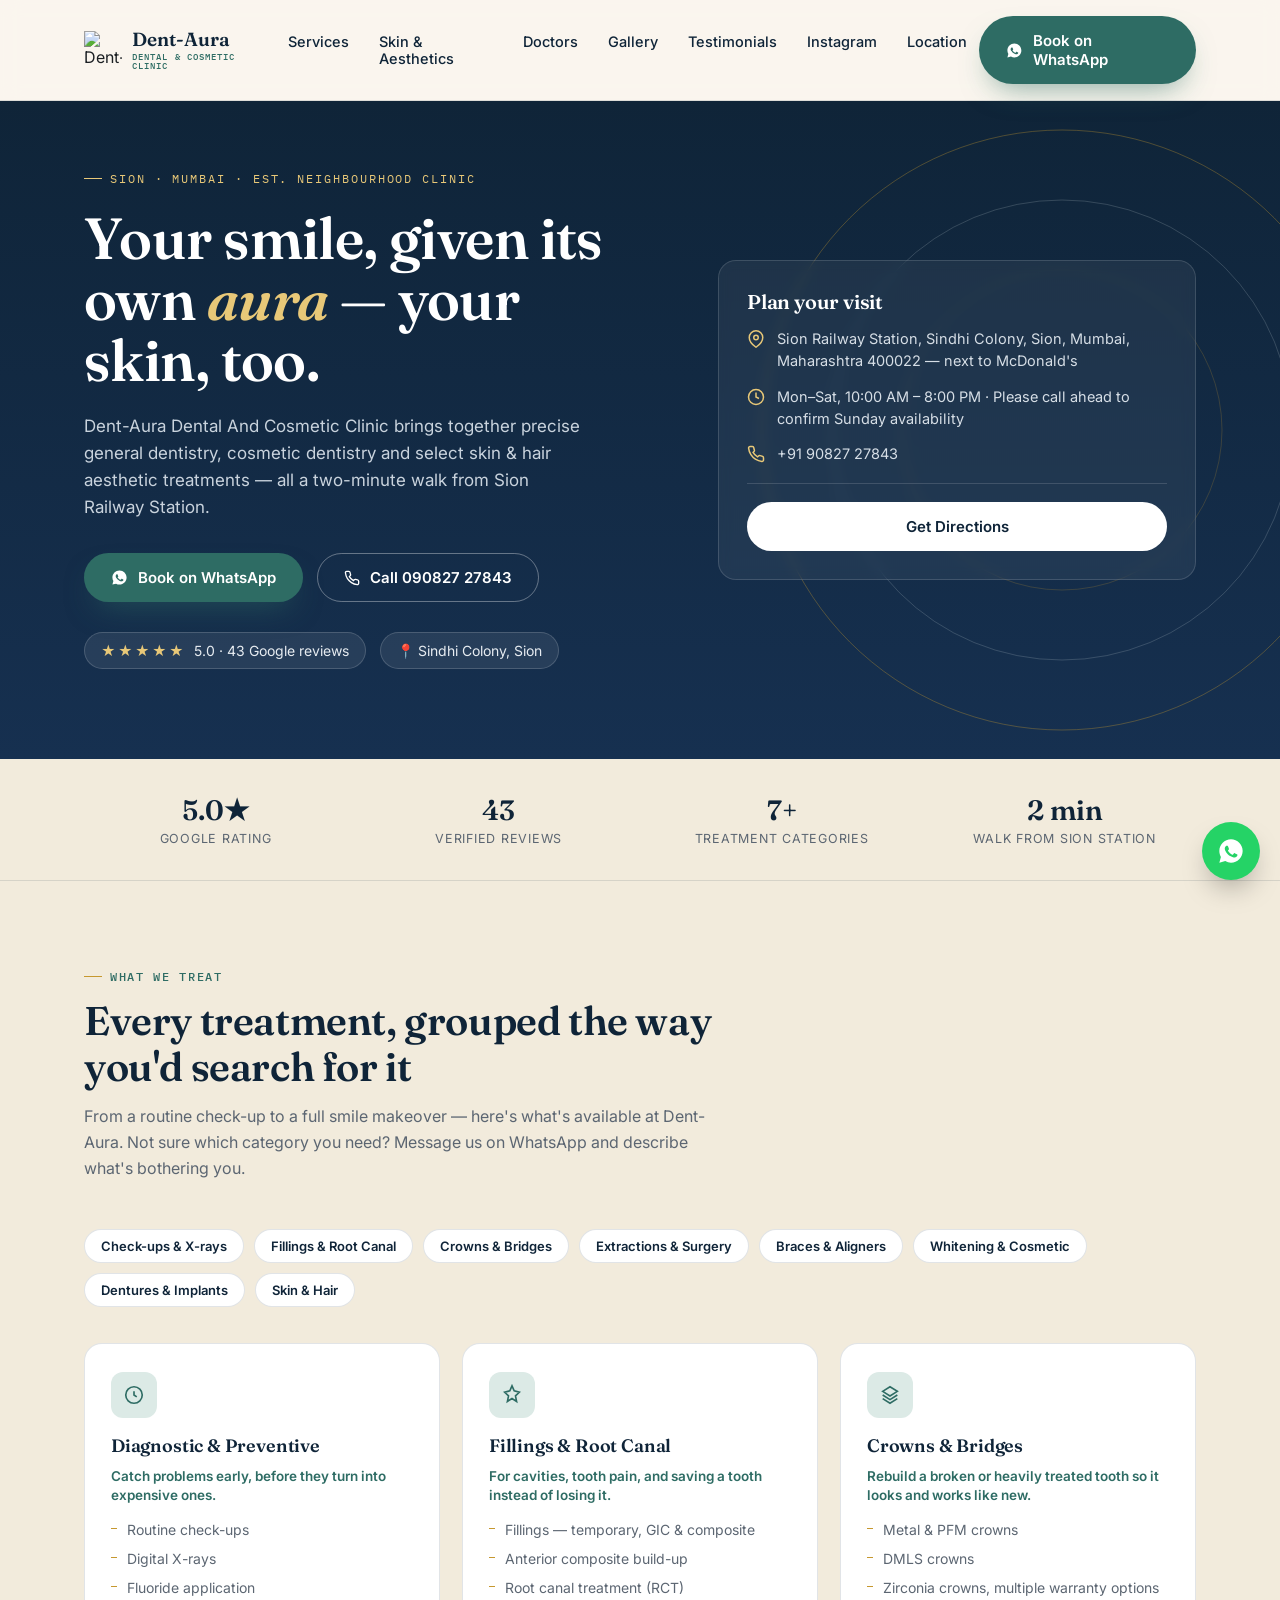
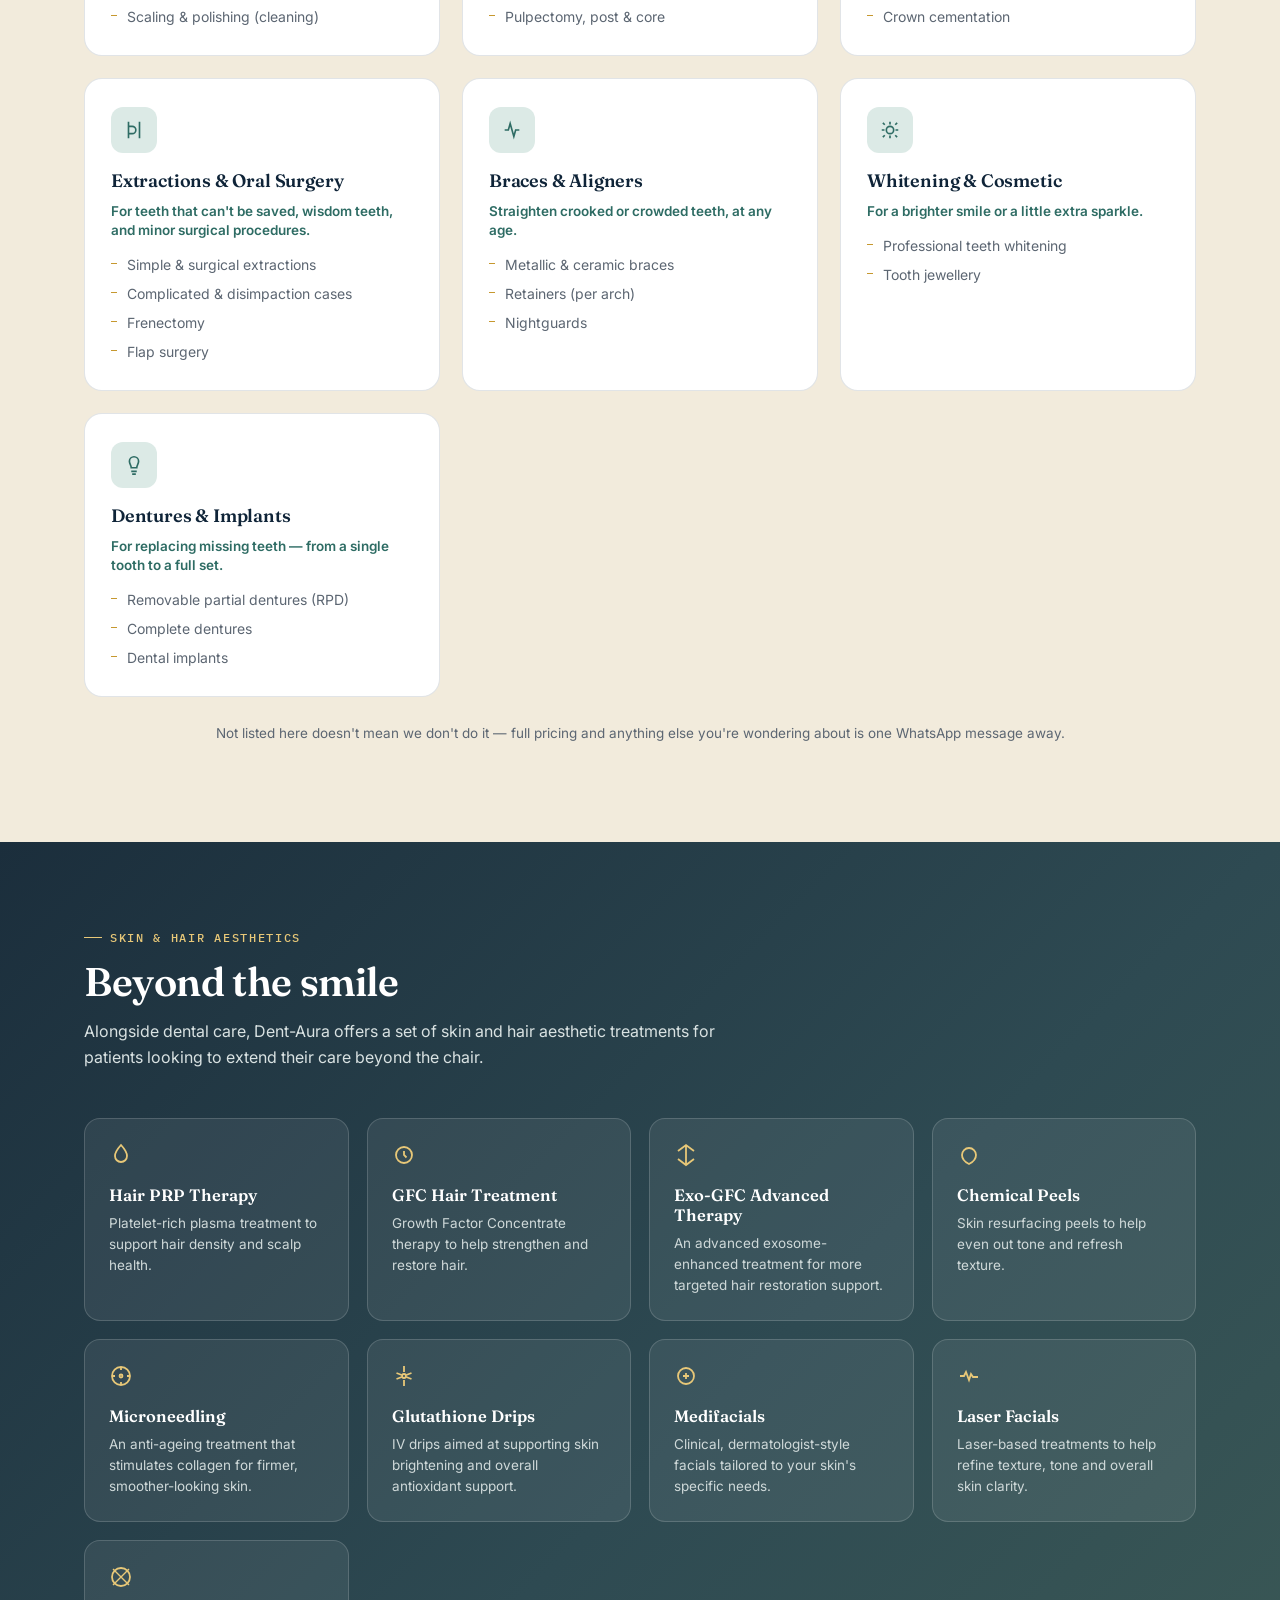
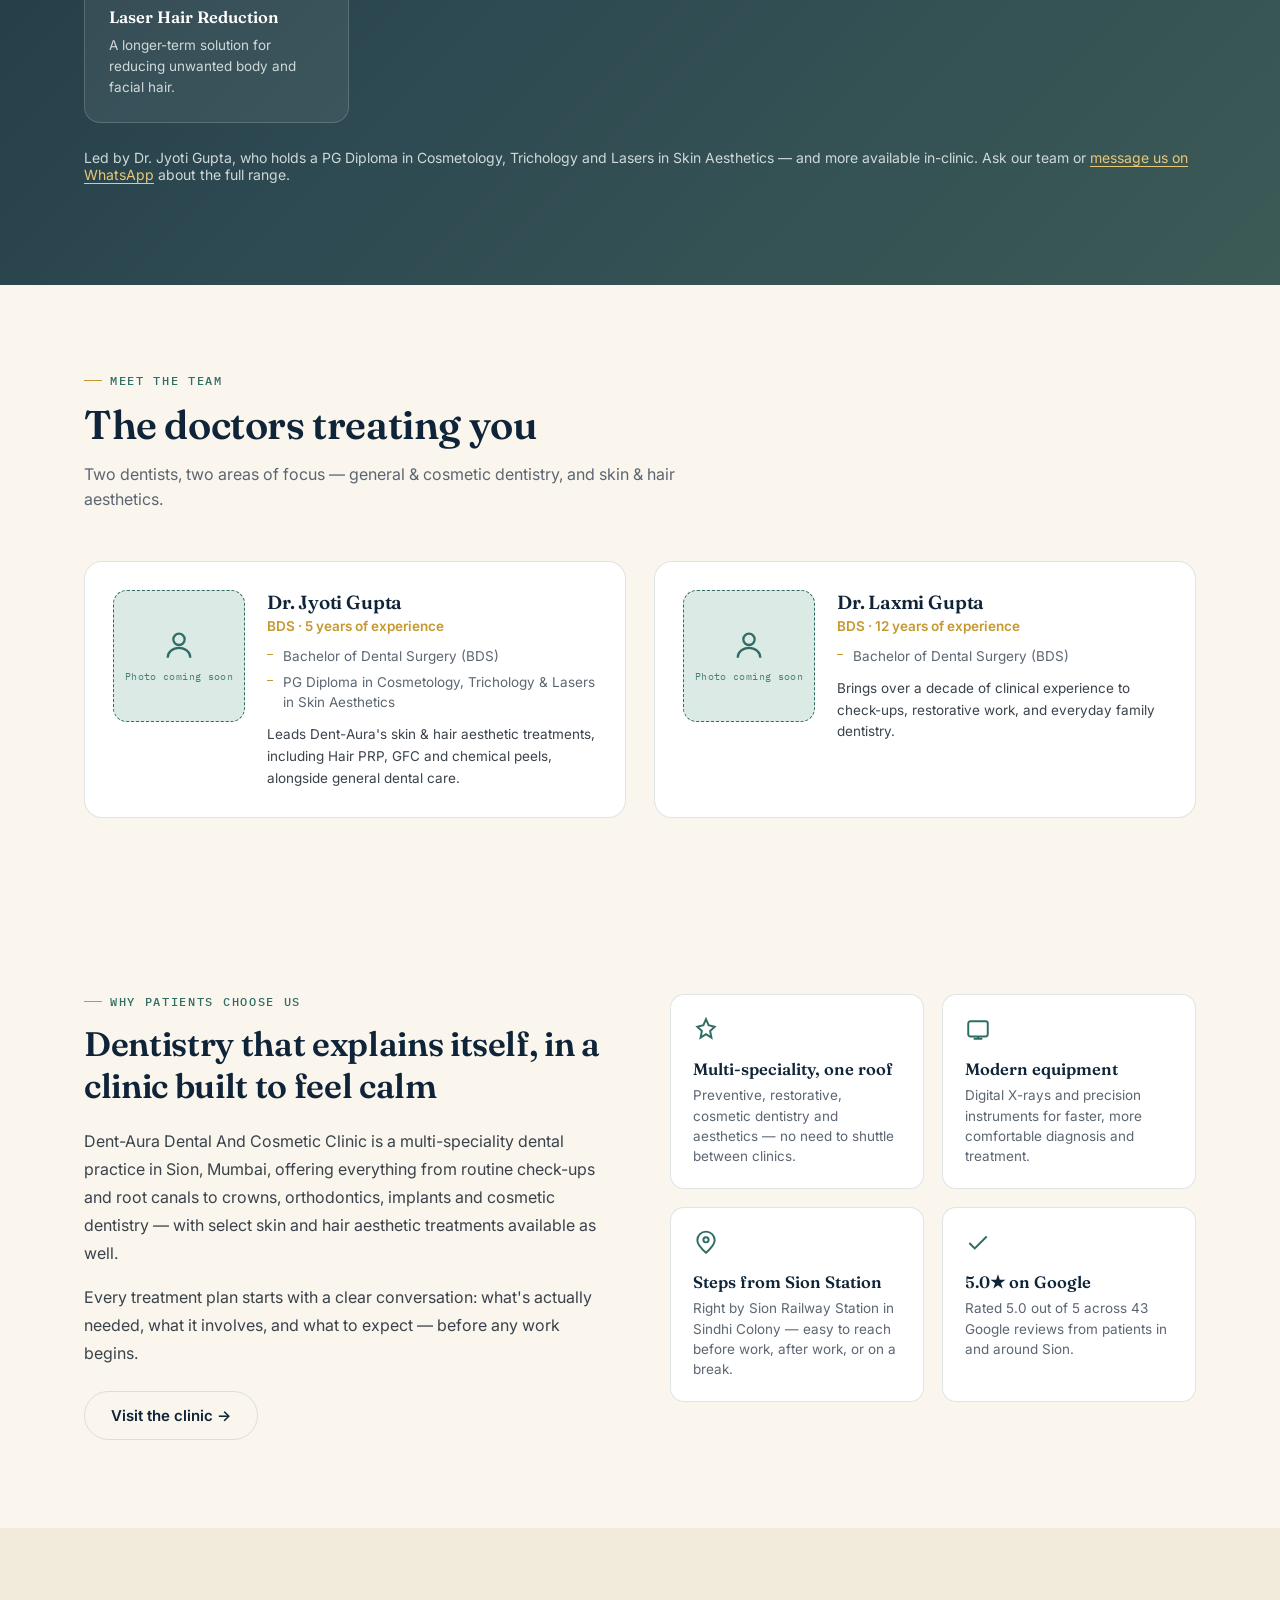
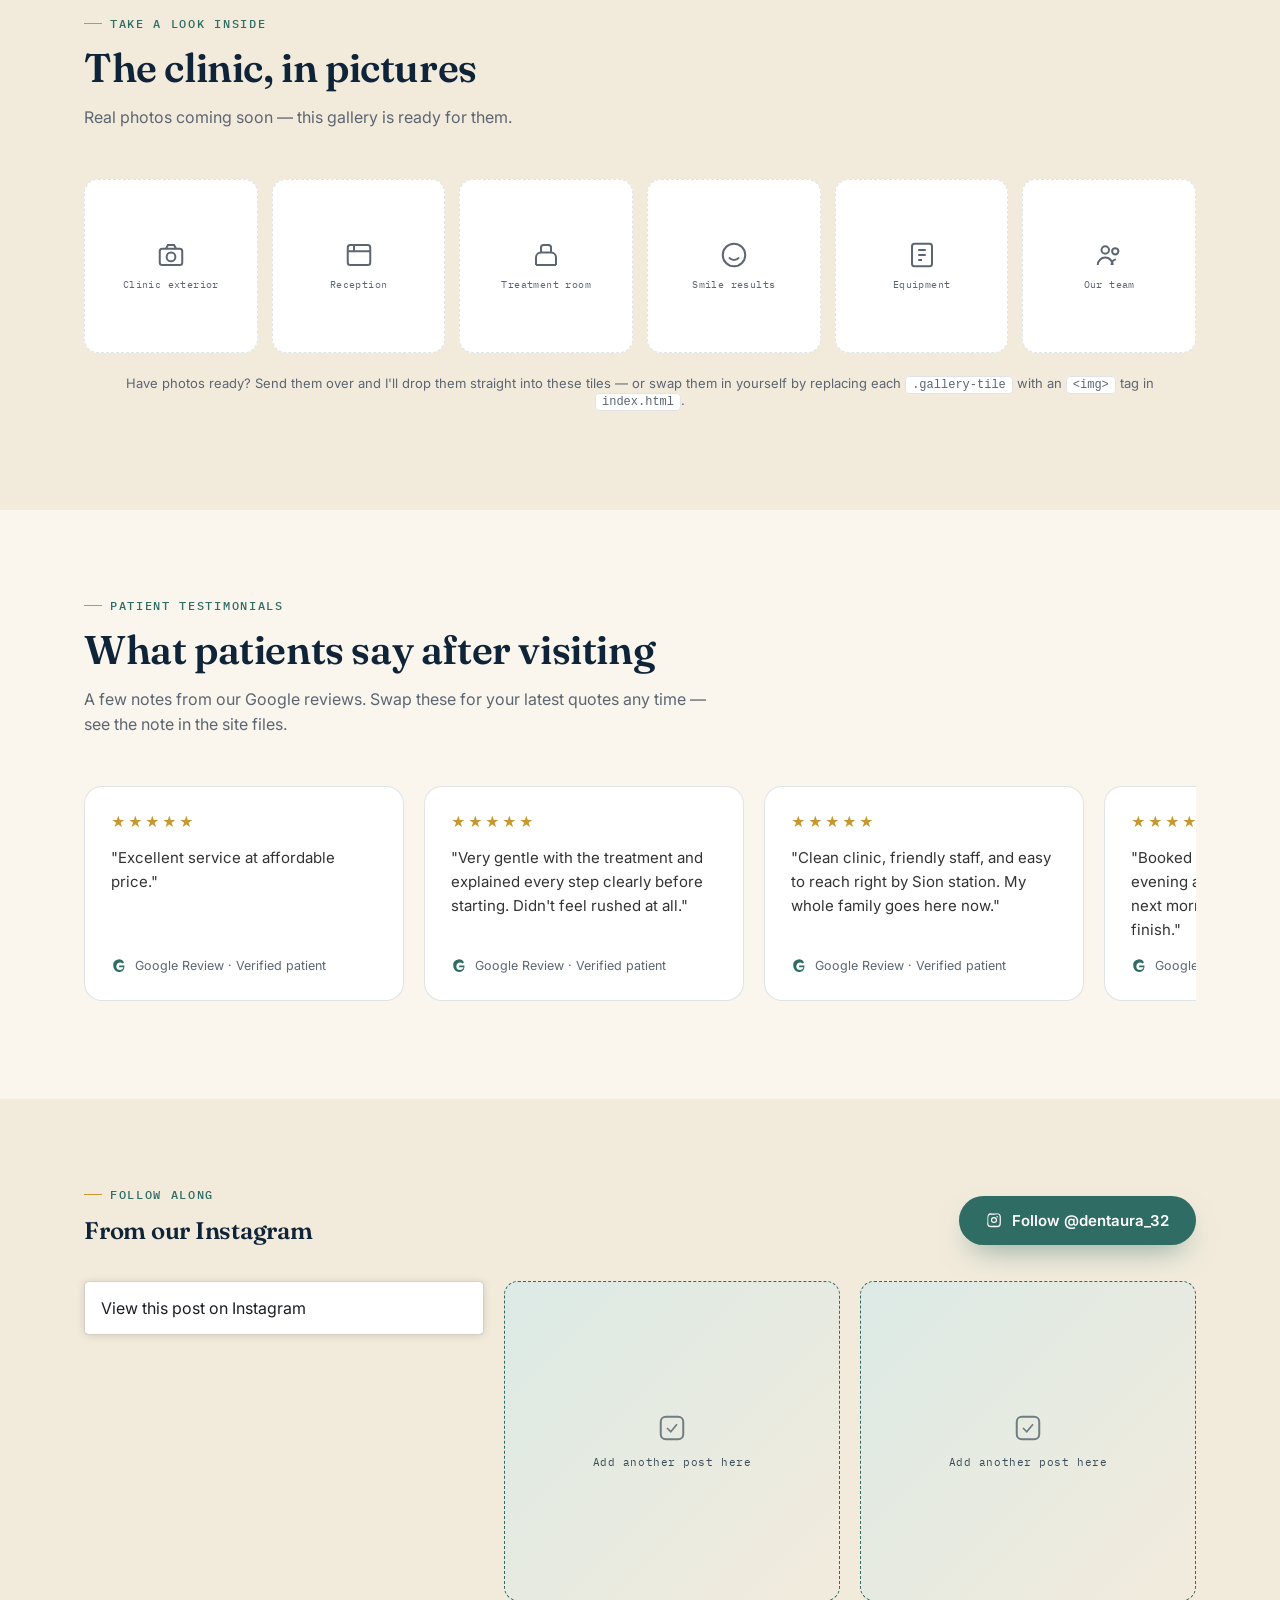
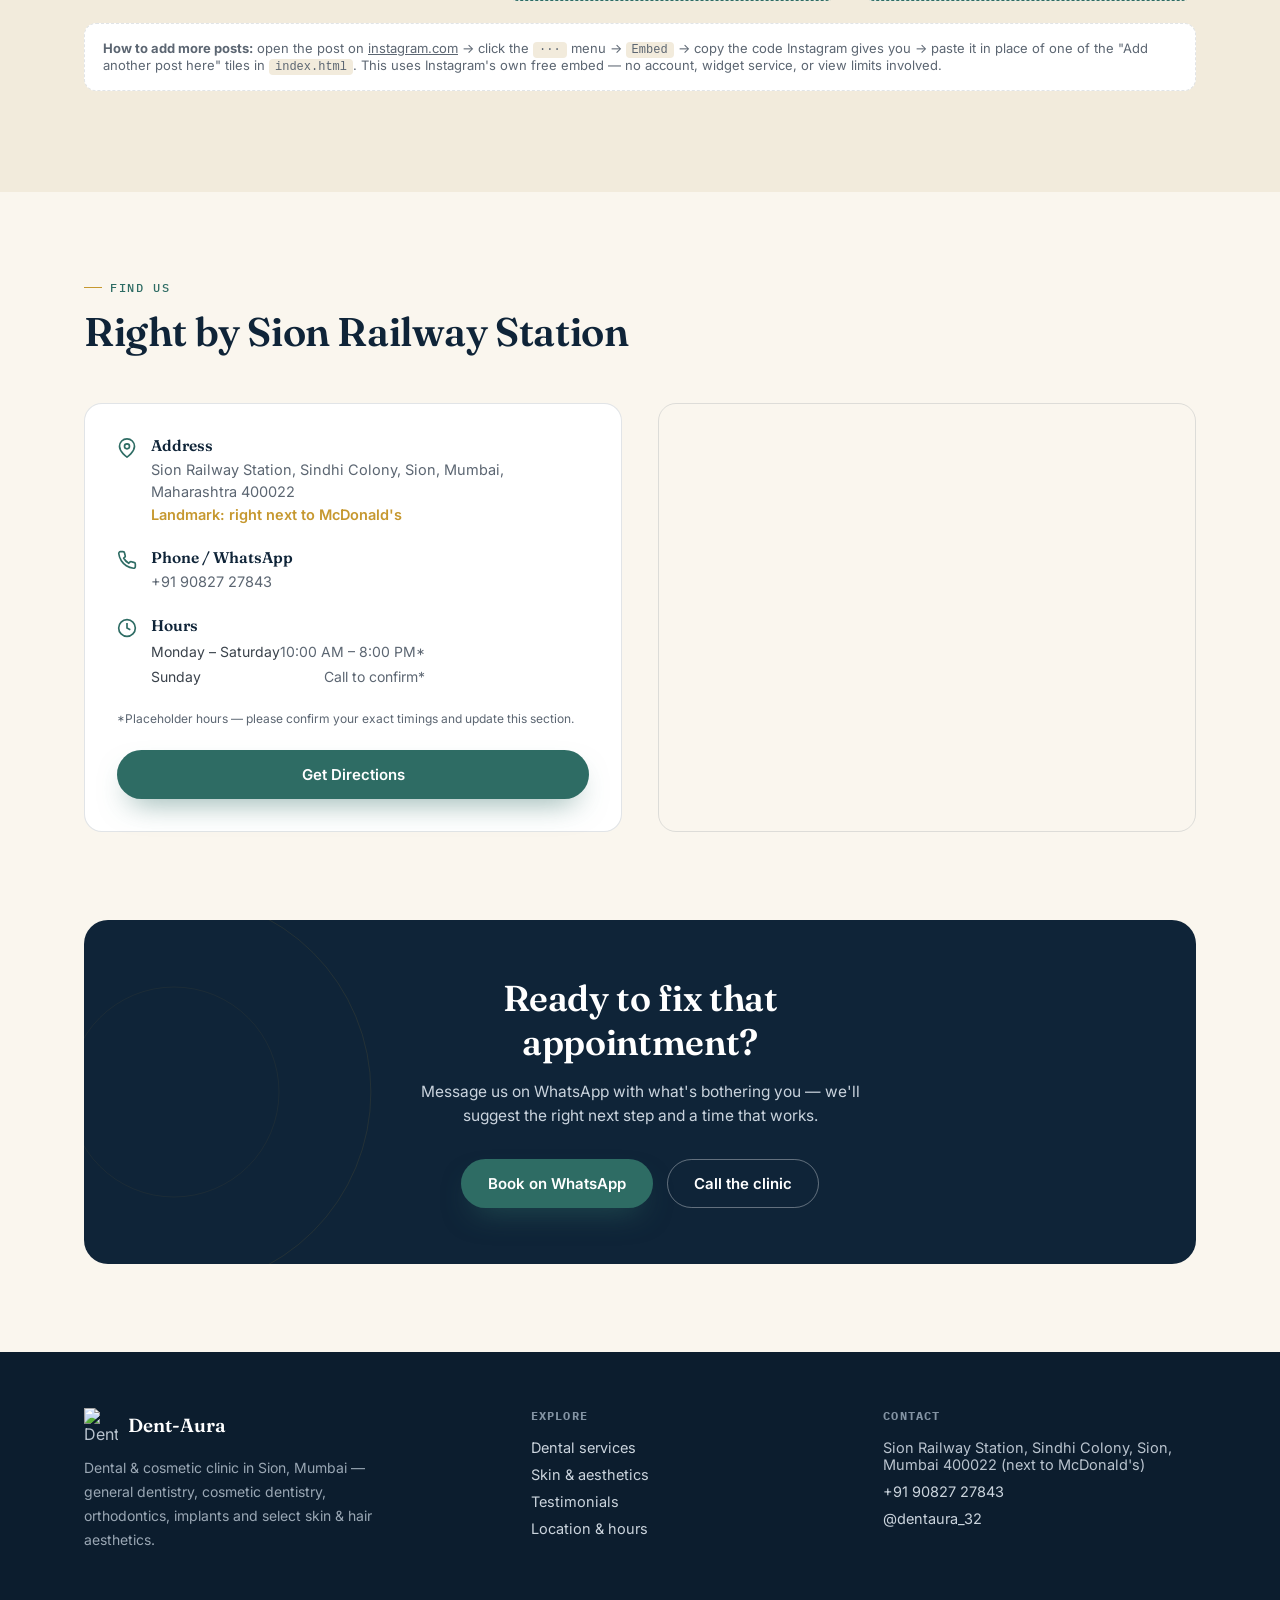
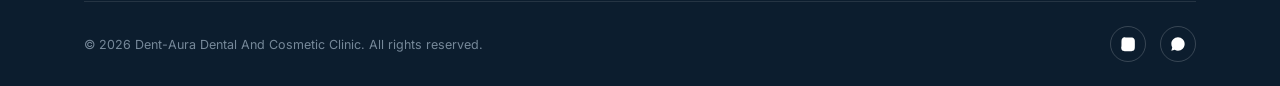
==== index.html @ 62310ed7 "Initial commit" ====
<!DOCTYPE html>
<html lang="en">
<head>
<meta charset="UTF-8">
<meta name="viewport" content="width=device-width, initial-scale=1.0">
<title>Dent-Aura Dental & Cosmetic Clinic | Sion, Mumbai</title>
<meta name="description" content="Dent-Aura Dental And Cosmetic Clinic, Sion, Mumbai — general & cosmetic dentistry, orthodontics, implants, and skin & hair aesthetics. 5.0★ rated on Google. Book on WhatsApp.">
<link rel="icon" type="image/webp" href="assets/dentaura-logo.webp">
<link rel="apple-touch-icon" href="assets/dentaura-logo.webp">
<link rel="preconnect" href="https://fonts.googleapis.com">
<link rel="preconnect" href="https://fonts.gstatic.com" crossorigin>
<link href="https://fonts.googleapis.com/css2?family=Fraunces:opsz,wght@9..144,400;9..144,500;9..144,600;9..144,700&family=Inter:wght@400;500;600;700&family=IBM+Plex+Mono:wght@500&display=swap" rel="stylesheet">
<style>
  :root{
    --navy:#0F2438;
    --navy-2:#173350;
    --gold:#C6982F;
    --gold-soft:#E8C878;
    --teal:#2E6C64;
    --teal-soft:#DCEAE6;
    --ivory:#FAF6EE;
    --ivory-2:#F2EBDC;
    --ink:#1B1F23;
    --muted:#5C6672;
    --rose:#C98A6B;
    --line:rgba(15,36,56,0.12);
    --radius:18px;
    --shadow: 0 20px 50px -25px rgba(15,36,56,0.35);
    --maxw:1160px;
  }
  *{box-sizing:border-box;}
  html{scroll-behavior:smooth;}
  @media (prefers-reduced-motion: reduce){
    html{scroll-behavior:auto;}
    *{animation-duration:0.001ms !important; animation-iteration-count:1 !important; transition-duration:0.001ms !important;}
  }
  body{
    margin:0;
    font-family:'Inter',sans-serif;
    color:var(--ink);
    background:var(--ivory);
    -webkit-font-smoothing:antialiased;
  }
  h1,h2,h3,.display{
    font-family:'Fraunces',serif;
    font-weight:600;
    letter-spacing:-0.01em;
    margin:0;
    color:var(--navy);
  }
  a{color:inherit;}
  img{max-width:100%;display:block;}
  .wrap{max-width:var(--maxw);margin:0 auto;padding:0 24px;}
  .eyebrow{
    font-family:'IBM Plex Mono',monospace;
    font-size:12px;
    letter-spacing:0.14em;
    text-transform:uppercase;
    color:var(--teal);
    font-weight:500;
    display:flex;
    align-items:center;
    gap:8px;
  }
  .eyebrow::before{
    content:"";
    width:18px;height:1px;background:var(--gold);display:inline-block;
  }
  section{padding:88px 0;position:relative;}
  @media (max-width:720px){ section{padding:60px 0;} }
  .btn{
    display:inline-flex;align-items:center;gap:10px;
    padding:14px 26px;border-radius:999px;
    font-family:'Inter',sans-serif;font-weight:600;font-size:15px;
    text-decoration:none;border:1px solid transparent;cursor:pointer;
    transition:transform .18s ease, box-shadow .18s ease, background .18s ease;
  }
  .btn:focus-visible{outline:3px solid var(--gold-soft); outline-offset:2px;}
  .btn-primary{background:var(--teal);color:#fff;box-shadow:0 14px 30px -12px rgba(46,108,100,0.6);}
  .btn-primary:hover{transform:translateY(-2px);box-shadow:0 18px 36px -12px rgba(46,108,100,0.7);}
  .btn-ghost{background:transparent;color:var(--navy);border-color:var(--line);}
  .btn-ghost:hover{border-color:var(--navy);}
  .btn-light{background:#fff;color:var(--navy);}
  .btn-light:hover{transform:translateY(-2px);}

  /* ---------- NAV ---------- */
  header{
    position:sticky;top:0;z-index:50;
    background:rgba(250,246,238,0.9);
    backdrop-filter:blur(10px);
    border-bottom:1px solid var(--line);
  }
  .nav{position:relative;display:flex;align-items:center;justify-content:space-between;padding:16px 24px;max-width:var(--maxw);margin:0 auto;gap:12px;}
  .brand{display:flex;align-items:center;gap:10px;text-decoration:none;}
  .brand-mark{width:38px;height:38px;flex:none;object-fit:contain;}
  .brand-word{font-family:'Fraunces',serif;font-weight:600;font-size:19px;color:var(--navy);line-height:1;}
  .brand-word span{display:block;font-family:'IBM Plex Mono',monospace;font-size:9px;letter-spacing:.12em;color:var(--teal);font-weight:500;margin-top:3px;}
  .nav-links{display:flex;gap:30px;list-style:none;padding:0;margin:0;font-size:14.5px;font-weight:500;}
  .nav-links a{text-decoration:none;color:var(--navy);position:relative;padding:4px 0;}
  .nav-links a::after{content:"";position:absolute;left:0;bottom:-2px;width:0;height:2px;background:var(--gold);transition:width .2s ease;}
  .nav-links a:hover::after{width:100%;}
  .nav-cta{display:flex;align-items:center;gap:14px;}
  .nav-toggle{display:none;background:none;border:none;cursor:pointer;padding:6px;flex:none;}
  @media (max-width:900px){
    .nav-links{
      display:none;position:absolute;top:100%;left:0;right:0;
      background:var(--ivory);flex-direction:column;gap:4px;
      padding:12px 24px 20px;border-bottom:1px solid var(--line);
      box-shadow:var(--shadow);
    }
    .nav-links.open{display:flex;}
    .nav-links li{width:100%;}
    .nav-links a{display:block;padding:12px 4px;font-size:16px;border-bottom:1px solid var(--line);}
    .nav-toggle{display:block;}
  }
  @media (max-width:480px){
    .brand-word span{display:none;}
    .nav-cta .btn{padding:10px 14px;font-size:13px;}
    .nav-cta .btn svg{display:none;}
  }

  /* ---------- HERO ---------- */
  .hero{
    position:relative;overflow:hidden;
    padding:70px 0 90px;
    background:linear-gradient(180deg,#0F2438 0%, #163050 100%);
    color:#fff;
  }
  .hero .wrap{position:relative;z-index:2;display:grid;grid-template-columns:1.1fr 0.9fr;gap:50px;align-items:center;}
  @media (max-width:920px){ .hero .wrap{grid-template-columns:1fr;} }
  .aura-rings{
    position:absolute;top:50%;right:-8%;transform:translateY(-50%);
    width:640px;height:640px;
    z-index:1;pointer-events:none;
  }
  .aura-rings circle{fill:none;stroke-width:1;}
  .ring1{stroke:rgba(198,152,47,0.35);}
  .ring2{stroke:rgba(220,234,230,0.18);}
  .ring3{stroke:rgba(198,152,47,0.22);}
  .aura-rotate{animation:spin 60s linear infinite;transform-origin:center;}
  .aura-rotate-rev{animation:spinrev 80s linear infinite;transform-origin:center;}
  @keyframes spin{to{transform:rotate(360deg);}}
  @keyframes spinrev{to{transform:rotate(-360deg);}}
  .hero-eyebrow{font-family:'IBM Plex Mono',monospace;font-size:12px;letter-spacing:.16em;text-transform:uppercase;color:var(--gold-soft);display:flex;align-items:center;gap:8px;margin-bottom:22px;}
  .hero-eyebrow::before{content:"";width:18px;height:1px;background:var(--gold-soft);}
  .hero h1{color:#fff;font-size:clamp(36px,5vw,58px);line-height:1.05;max-width:14ch;}
  .hero h1 em{font-style:italic;color:var(--gold-soft);}
  .hero p.lede{color:#C9D3DD;font-size:17px;line-height:1.6;max-width:46ch;margin:22px 0 32px;}
  .hero-ctas{display:flex;flex-wrap:wrap;gap:14px;margin-bottom:30px;}
  .rating-strip{display:flex;align-items:center;gap:14px;flex-wrap:wrap;color:#E7ECF1;font-size:14px;}
  .rating-pill{display:flex;align-items:center;gap:8px;background:rgba(255,255,255,0.08);border:1px solid rgba(255,255,255,0.16);padding:9px 16px;border-radius:999px;}
  .stars{color:var(--gold-soft);letter-spacing:2px;}
  .hero-card{
    position:relative;z-index:2;
    background:rgba(255,255,255,0.06);
    border:1px solid rgba(255,255,255,0.14);
    border-radius:var(--radius);
    padding:28px;
    backdrop-filter:blur(6px);
  }
  .hero-card h3{color:#fff;font-size:20px;margin-bottom:14px;}
  .hero-card ul{list-style:none;padding:0;margin:0;display:grid;gap:14px;}
  .hero-card li{display:flex;gap:12px;align-items:flex-start;color:#D6DEE6;font-size:14.5px;line-height:1.5;}
  .hero-card li svg{flex:none;margin-top:2px;color:var(--gold-soft);}
  .hero-card .divider{height:1px;background:rgba(255,255,255,0.14);margin:18px 0;}
  .hero-addr{font-size:13.5px;color:#B9C3CE;line-height:1.6;}

  /* ---------- TRUST BAR ---------- */
  .trustbar{background:var(--ivory-2);border-bottom:1px solid var(--line);}
  .trustbar .wrap{display:grid;grid-template-columns:repeat(4,1fr);gap:20px;padding:34px 24px;}
  @media (max-width:760px){ .trustbar .wrap{grid-template-columns:repeat(2,1fr);} }
  .trust-item{text-align:center;}
  .trust-item .num{font-family:'Fraunces',serif;font-size:28px;color:var(--navy);font-weight:600;}
  .trust-item .lbl{font-size:12.5px;color:var(--muted);text-transform:uppercase;letter-spacing:.06em;margin-top:4px;}

  /* ---------- SECTION HEADS ---------- */
  .section-head{max-width:640px;margin-bottom:48px;}
  .section-head h2{font-size:clamp(28px,3.4vw,40px);line-height:1.15;margin-top:14px;}
  .section-head p{color:var(--muted);font-size:16px;line-height:1.6;margin-top:14px;}

  /* ---------- ABOUT ---------- */
  .about-grid{display:grid;grid-template-columns:1fr 1fr;gap:60px;align-items:start;}
  @media (max-width:860px){ .about-grid{grid-template-columns:1fr;gap:36px;} }
  .highlights{display:grid;grid-template-columns:1fr 1fr;gap:18px;}
  @media (max-width:520px){ .highlights{grid-template-columns:1fr;} }
  .highlight-card{background:#fff;border:1px solid var(--line);border-radius:14px;padding:22px;}
  .highlight-card svg{color:var(--teal);margin-bottom:12px;}
  .highlight-card h4{font-family:'Fraunces',serif;font-size:16.5px;color:var(--navy);margin:0 0 6px;font-weight:600;}
  .highlight-card p{font-size:13.5px;color:var(--muted);margin:0;line-height:1.5;}
  .about-copy p{font-size:16px;line-height:1.75;color:#3A424B;margin:0 0 16px;}

  /* ---------- SERVICES ---------- */
  .services-grid{display:grid;grid-template-columns:repeat(3,1fr);gap:22px;}
  @media (max-width:920px){ .services-grid{grid-template-columns:repeat(2,1fr);} }
  @media (max-width:600px){ .services-grid{grid-template-columns:1fr;} }
  .service-card{
    background:#fff;border-radius:var(--radius);padding:28px 26px;
    border:1px solid var(--line);
    transition:transform .2s ease, box-shadow .2s ease, border-color .2s ease;
  }
  .service-card:hover{transform:translateY(-4px);box-shadow:var(--shadow);border-color:transparent;}
  .service-icon{
    width:46px;height:46px;border-radius:12px;
    background:var(--teal-soft);color:var(--teal);
    display:flex;align-items:center;justify-content:center;margin-bottom:16px;
  }
  .service-card h3{font-size:18px;margin-bottom:10px;}
  .service-card ul{list-style:none;margin:0;padding:0;display:grid;gap:8px;}
  .service-card li{font-size:14px;color:var(--muted);padding-left:16px;position:relative;line-height:1.5;}
  .service-card li::before{content:"";position:absolute;left:0;top:9px;width:6px;height:1px;background:var(--gold);}
  .services-note{margin-top:28px;font-size:13.5px;color:var(--muted);text-align:center;}
  .quick-jump{display:flex;flex-wrap:wrap;gap:10px;margin-bottom:36px;}
  .quick-jump a{
    font-size:13px;font-weight:600;color:var(--navy);
    background:#fff;border:1px solid var(--line);border-radius:999px;
    padding:8px 16px;text-decoration:none;transition:border-color .18s ease, transform .18s ease;
  }
  .quick-jump a:hover{border-color:var(--teal);transform:translateY(-1px);}
  .service-tag{font-size:13.5px;color:var(--teal);font-weight:600;margin:0 0 14px;line-height:1.4;}

  /* ---------- DOCTORS ---------- */
  .doctors-grid{display:grid;grid-template-columns:1fr 1fr;gap:28px;}
  @media (max-width:760px){ .doctors-grid{grid-template-columns:1fr;} }
  .doctor-card{
    background:#fff;border:1px solid var(--line);border-radius:var(--radius);
    padding:28px;display:flex;gap:22px;
  }
  @media (max-width:560px){ .doctor-card{flex-direction:column;} }
  .doctor-photo{
    flex:none;width:132px;height:132px;border-radius:14px;
    background:var(--teal-soft);color:var(--teal);
    display:flex;flex-direction:column;align-items:center;justify-content:center;gap:8px;
    border:1px dashed var(--teal);
  }
  .doctor-photo span{font-family:'IBM Plex Mono',monospace;font-size:9.5px;letter-spacing:.04em;text-align:center;color:var(--teal);opacity:0.85;}
  .doctor-info h3{font-size:19px;margin-bottom:4px;}
  .doctor-role{font-size:13.5px;color:var(--gold);font-weight:600;margin:0 0 12px;}
  .doctor-creds{list-style:none;margin:0 0 12px;padding:0;display:grid;gap:6px;}
  .doctor-creds li{font-size:13.5px;color:var(--muted);padding-left:16px;position:relative;line-height:1.5;}
  .doctor-creds li::before{content:"";position:absolute;left:0;top:8px;width:6px;height:1px;background:var(--gold);}
  .doctor-note{font-size:13.5px;color:#3A424B;line-height:1.6;margin:0;}

  /* ---------- GALLERY ---------- */
  .gallery-grid{display:grid;grid-template-columns:repeat(6,1fr);gap:14px;}
  @media (max-width:920px){ .gallery-grid{grid-template-columns:repeat(3,1fr);} }
  @media (max-width:520px){ .gallery-grid{grid-template-columns:repeat(2,1fr);} }
  .gallery-tile{
    aspect-ratio:1/1;border-radius:14px;
    background:#fff;border:1px dashed var(--line);
    display:flex;flex-direction:column;align-items:center;justify-content:center;gap:8px;
    color:var(--muted);transition:border-color .18s ease, color .18s ease;
  }
  .gallery-tile:hover{border-color:var(--teal);color:var(--teal);}
  .gallery-tile span{font-family:'IBM Plex Mono',monospace;font-size:10px;letter-spacing:.04em;text-align:center;padding:0 6px;}
  .gallery-note{margin-top:22px;font-size:13px;color:var(--muted);text-align:center;}
  .gallery-note code{background:#fff;padding:1px 6px;border-radius:4px;font-size:12px;border:1px solid var(--line);}

  /* ---------- SKIN & AESTHETICS ---------- */
  .skin-section{
    background:linear-gradient(135deg,#1B2E3C 0%, #2E4A52 55%, #3C5A56 100%);
    color:#fff;
  }
  .skin-section .eyebrow{color:var(--gold-soft);}
  .skin-section .eyebrow::before{background:var(--gold-soft);}
  .skin-section .section-head h2{color:#fff;}
  .skin-section .section-head p{color:#D9E2E2;}
  .skin-grid{display:grid;grid-template-columns:repeat(auto-fit,minmax(220px,1fr));gap:18px;}
  @media (max-width:560px){ .skin-grid{grid-template-columns:1fr 1fr;} }
  @media (max-width:420px){ .skin-grid{grid-template-columns:1fr;} }
  .skin-card{
    background:rgba(255,255,255,0.07);
    border:1px solid rgba(255,255,255,0.16);
    border-radius:16px;padding:24px;
  }
  .skin-card svg{color:var(--gold-soft);margin-bottom:14px;}
  .skin-card h4{font-family:'Fraunces',serif;font-size:16.5px;font-weight:600;margin:0 0 8px;}
  .skin-card p{font-size:13.5px;color:#CFD9D9;line-height:1.55;margin:0;}
  .skin-more{margin-top:26px;font-size:14px;color:#CFD9D9;}
  .skin-more a{color:var(--gold-soft);text-decoration:underline;text-underline-offset:3px;}

  /* ---------- TESTIMONIALS ---------- */
  .testi-track{
    display:flex;gap:20px;overflow-x:auto;padding-bottom:10px;scroll-snap-type:x mandatory;
    -webkit-overflow-scrolling:touch;
  }
  .testi-track::-webkit-scrollbar{height:6px;}
  .testi-track::-webkit-scrollbar-thumb{background:var(--line);border-radius:4px;}
  .testi-card{
    scroll-snap-align:start;flex:0 0 320px;
    background:#fff;border:1px solid var(--line);border-radius:var(--radius);
    padding:26px;display:flex;flex-direction:column;gap:16px;
  }
  @media (max-width:400px){
    .testi-card{flex-basis:82vw;}
  }
  .testi-stars{color:var(--gold);letter-spacing:2px;font-size:14px;}
  .testi-card p{font-size:15px;line-height:1.6;color:#333;margin:0;flex:1;}
  .testi-src{font-size:12.5px;color:var(--muted);display:flex;align-items:center;gap:8px;}
  .testi-src svg{color:var(--teal);}

  /* ---------- INSTAGRAM ---------- */
  .insta-head-row{display:flex;justify-content:space-between;align-items:flex-end;gap:20px;flex-wrap:wrap;margin-bottom:36px;}
  .insta-grid{display:flex;flex-wrap:wrap;gap:20px;align-items:flex-start;justify-content:center;}
  .insta-embed{flex:1 1 340px;max-width:400px;display:flex;justify-content:center;}
  .insta-embed iframe{border-radius:12px !important;}
  .insta-tile{
    flex:1 1 260px;max-width:400px;min-height:320px;border-radius:14px;
    background:linear-gradient(135deg,var(--teal-soft),var(--ivory-2));
    display:flex;align-items:center;justify-content:center;
    position:relative;overflow:hidden;border:1px dashed var(--teal);
    text-decoration:none;color:var(--navy);flex-direction:column;gap:12px;
  }
  .insta-tile svg{opacity:0.55;transition:transform .25s ease;}
  .insta-tile:hover svg{transform:scale(1.12);}
  .insta-tile .tile-label{
    font-family:'IBM Plex Mono',monospace;font-size:11px;letter-spacing:.05em;
    color:var(--navy);opacity:0.8;text-align:center;padding:0 16px;
  }
  .insta-embed-note{
    margin-top:22px;font-size:13px;color:var(--muted);
    background:#fff;border:1px dashed var(--line);border-radius:12px;padding:16px 18px;
  }
  .insta-embed-note code{background:var(--ivory-2);padding:1px 6px;border-radius:4px;font-size:12px;}

  /* ---------- LOCATION ---------- */
  .loc-grid{display:grid;grid-template-columns:1fr 1fr;gap:36px;align-items:stretch;}
  @media (max-width:880px){ .loc-grid{grid-template-columns:1fr;} }
  .loc-card{background:#fff;border:1px solid var(--line);border-radius:var(--radius);padding:32px;}
  .loc-row{display:flex;gap:14px;margin-bottom:22px;align-items:flex-start;}
  .loc-row svg{flex:none;color:var(--teal);margin-top:2px;}
  .loc-row h4{font-family:'Fraunces',serif;font-size:15.5px;color:var(--navy);margin:0 0 4px;font-weight:600;}
  .loc-row p{font-size:14.5px;color:var(--muted);margin:0;line-height:1.55;}
  .hours-table{width:100%;border-collapse:collapse;margin-top:4px;}
  .hours-table td{padding:4px 0;font-size:14px;color:#3A424B;}
  .hours-table td:last-child{text-align:right;color:var(--muted);}
  .map-frame{border-radius:var(--radius);overflow:hidden;border:1px solid var(--line);min-height:340px;}
  .map-frame iframe{width:100%;height:100%;min-height:340px;border:0;display:block;}

  /* ---------- CTA BAND ---------- */
  .cta-band{
    background:var(--navy);color:#fff;border-radius:24px;
    padding:56px 40px;text-align:center;position:relative;overflow:hidden;
  }
  @media (max-width:600px){
    .cta-band{padding:40px 22px;}
    .hero-card{padding:22px;}
    section{overflow:hidden;}
  }
  .cta-band h2{color:#fff;font-size:clamp(26px,3.4vw,36px);max-width:20ch;margin:0 auto 16px;}
  .cta-band p{color:#C9D3DD;max-width:46ch;margin:0 auto 30px;font-size:15.5px;line-height:1.6;}
  .cta-actions{display:flex;justify-content:center;gap:14px;flex-wrap:wrap;}

  /* ---------- FOOTER ---------- */
  footer{background:#0C1D2E;color:#B9C3CE;padding:56px 0 28px;}
  .foot-grid{display:grid;grid-template-columns:1.3fr 1fr 1fr;gap:40px;padding-bottom:36px;border-bottom:1px solid rgba(255,255,255,0.1);}
  @media (max-width:760px){ .foot-grid{grid-template-columns:1fr;gap:28px;} }
  .foot-brand{display:flex;align-items:center;gap:10px;margin-bottom:14px;}
  .foot-brand .brand-word{color:#fff;}
  footer h5{font-family:'IBM Plex Mono',monospace;font-size:12px;letter-spacing:.1em;text-transform:uppercase;color:#8393A3;margin:0 0 16px;}
  footer ul{list-style:none;padding:0;margin:0;display:grid;gap:10px;font-size:14.5px;}
  footer a{text-decoration:none;color:#CBD4DD;}
  footer a:hover{color:var(--gold-soft);}
  .foot-bottom{display:flex;justify-content:space-between;align-items:center;flex-wrap:wrap;gap:12px;padding-top:24px;font-size:12.5px;color:#768899;}
  .foot-social{display:flex;gap:14px;}
  .foot-social a{width:36px;height:36px;border-radius:999px;border:1px solid rgba(255,255,255,0.18);display:flex;align-items:center;justify-content:center;}
  .foot-social a:hover{border-color:var(--gold-soft);}

  /* ---------- FLOATING WHATSAPP ---------- */
  .wa-float{
    position:fixed;right:20px;bottom:20px;z-index:60;
    width:58px;height:58px;border-radius:999px;
    background:#25D366;color:#fff;
    display:flex;align-items:center;justify-content:center;
    box-shadow:0 14px 30px -10px rgba(0,0,0,0.4);
    text-decoration:none;
  }
  .wa-float:hover{transform:scale(1.06);}

  .reveal{opacity:0;transform:translateY(18px);transition:opacity .6s ease, transform .6s ease;}
  .reveal.in{opacity:1;transform:translateY(0);}
</style>
</head>
<body>

<a href="#main" style="position:absolute;left:-9999px;top:0;background:#fff;padding:10px;z-index:100;" onfocus="this.style.left='10px';" onblur="this.style.left='-9999px';">Skip to content</a>

<header>
  <nav class="nav">
    <a href="#top" class="brand">
      <img class="brand-mark" src="assets/dentaura-logo.webp" alt="Dent-Aura logo">
      <span class="brand-word">Dent-Aura<span>DENTAL &amp; COSMETIC CLINIC</span></span>
    </a>
    <ul class="nav-links">
      <li><a href="#services">Services</a></li>
      <li><a href="#aesthetics">Skin &amp; Aesthetics</a></li>
      <li><a href="#doctors">Doctors</a></li>
      <li><a href="#gallery">Gallery</a></li>
      <li><a href="#testimonials">Testimonials</a></li>
      <li><a href="#instagram">Instagram</a></li>
      <li><a href="#location">Location</a></li>
    </ul>
    <div class="nav-cta">
      <a class="btn btn-primary" href="https://wa.me/919082727843?text=Hi%20Dent-Aura%2C%20I%27d%20like%20to%20book%20an%20appointment." target="_blank" rel="noopener">
        <svg width="17" height="17" viewBox="0 0 24 24" fill="currentColor"><path d="M12 2C6.48 2 2 6.48 2 12c0 1.85.5 3.58 1.35 5.07L2 22l5.1-1.33A9.94 9.94 0 0012 22c5.52 0 10-4.48 10-10S17.52 2 12 2zm5.2 14.2c-.22.62-1.3 1.2-1.8 1.27-.46.07-1.03.1-1.66-.1-.38-.12-.87-.28-1.5-.56-2.64-1.14-4.36-3.8-4.5-3.98-.13-.18-1.08-1.44-1.08-2.75 0-1.3.68-1.94.92-2.2.24-.27.53-.33.7-.33h.5c.16 0 .38-.06.6.46.22.53.75 1.83.82 1.96.07.13.11.29.02.47-.09.18-.13.29-.26.44-.13.16-.28.35-.4.47-.13.13-.27.27-.12.53.16.27.7 1.16 1.51 1.88 1.04.93 1.92 1.22 2.19 1.36.27.13.42.11.58-.07.16-.18.68-.79.86-1.06.18-.27.36-.22.6-.13.24.09 1.53.72 1.79.85.27.13.45.2.51.31.07.13.07.71-.15 1.33z"/></svg>
        Book on WhatsApp
      </a>
    </div>
    <button class="nav-toggle" aria-label="Menu">
      <svg width="22" height="22" viewBox="0 0 24 24" fill="none" stroke="#0F2438" stroke-width="2"><line x1="3" y1="6" x2="21" y2="6"/><line x1="3" y1="12" x2="21" y2="12"/><line x1="3" y1="18" x2="21" y2="18"/></svg>
    </button>
  </nav>
</header>

<main id="main">

  <!-- ================= HERO ================= -->
  <section class="hero" id="top">
    <svg class="aura-rings" viewBox="0 0 640 640" xmlns="http://www.w3.org/2000/svg" aria-hidden="true">
      <g class="aura-rotate"><circle class="ring1" cx="320" cy="320" r="300"/></g>
      <g class="aura-rotate-rev"><circle class="ring2" cx="320" cy="320" r="230"/></g>
      <g class="aura-rotate"><circle class="ring3" cx="320" cy="320" r="160"/></g>
    </svg>
    <div class="wrap">
      <div>
        <div class="hero-eyebrow">Sion · Mumbai · Est. neighbourhood clinic</div>
        <h1>Your smile, given its own <em>aura</em> — your skin, too.</h1>
        <p class="lede">Dent-Aura Dental And Cosmetic Clinic brings together precise general dentistry, cosmetic dentistry and select skin &amp; hair aesthetic treatments — all a two-minute walk from Sion Railway Station.</p>
        <div class="hero-ctas">
          <a class="btn btn-primary" href="https://wa.me/919082727843?text=Hi%20Dent-Aura%2C%20I%27d%20like%20to%20book%20an%20appointment." target="_blank" rel="noopener">
            <svg width="17" height="17" viewBox="0 0 24 24" fill="currentColor"><path d="M12 2C6.48 2 2 6.48 2 12c0 1.85.5 3.58 1.35 5.07L2 22l5.1-1.33A9.94 9.94 0 0012 22c5.52 0 10-4.48 10-10S17.52 2 12 2zm5.2 14.2c-.22.62-1.3 1.2-1.8 1.27-.46.07-1.03.1-1.66-.1-.38-.12-.87-.28-1.5-.56-2.64-1.14-4.36-3.8-4.5-3.98-.13-.18-1.08-1.44-1.08-2.75 0-1.3.68-1.94.92-2.2.24-.27.53-.33.7-.33h.5c.16 0 .38-.06.6.46.22.53.75 1.83.82 1.96.07.13.11.29.02.47-.09.18-.13.29-.26.44-.13.16-.28.35-.4.47-.13.13-.27.27-.12.53.16.27.7 1.16 1.51 1.88 1.04.93 1.92 1.22 2.19 1.36.27.13.42.11.58-.07.16-.18.68-.79.86-1.06.18-.27.36-.22.6-.13.24.09 1.53.72 1.79.85.27.13.45.2.51.31.07.13.07.71-.15 1.33z"/></svg>
            Book on WhatsApp
          </a>
          <a class="btn btn-ghost" style="color:#fff;border-color:rgba(255,255,255,0.35);" href="tel:+919082727843">
            <svg width="16" height="16" viewBox="0 0 24 24" fill="none" stroke="currentColor" stroke-width="2"><path d="M22 16.92v3a2 2 0 01-2.18 2 19.79 19.79 0 01-8.63-3.07 19.5 19.5 0 01-6-6 19.79 19.79 0 01-3.07-8.67A2 2 0 014.11 2h3a2 2 0 012 1.72c.127.96.361 1.903.7 2.81a2 2 0 01-.45 2.11L8.09 9.91a16 16 0 006 6l1.27-1.27a2 2 0 012.11-.45c.907.339 1.85.573 2.81.7A2 2 0 0122 16.92z"/></svg>
            Call 090827 27843
          </a>
        </div>
        <div class="rating-strip">
          <div class="rating-pill"><span class="stars">★★★★★</span> 5.0 · 43 Google reviews</div>
          <div class="rating-pill">📍 Sindhi Colony, Sion</div>
        </div>
      </div>
      <div class="hero-card">
        <h3>Plan your visit</h3>
        <ul>
          <li>
            <svg width="18" height="18" viewBox="0 0 24 24" fill="none" stroke="currentColor" stroke-width="2"><path d="M21 10c0 7-9 13-9 13s-9-6-9-13a9 9 0 0118 0z"/><circle cx="12" cy="10" r="3"/></svg>
            <span>Sion Railway Station, Sindhi Colony, Sion, Mumbai, Maharashtra 400022 — next to McDonald's</span>
          </li>
          <li>
            <svg width="18" height="18" viewBox="0 0 24 24" fill="none" stroke="currentColor" stroke-width="2"><circle cx="12" cy="12" r="10"/><path d="M12 6v6l4 2"/></svg>
            <span>Mon–Sat, 10:00 AM – 8:00 PM · Please call ahead to confirm Sunday availability</span>
          </li>
          <li>
            <svg width="18" height="18" viewBox="0 0 24 24" fill="none" stroke="currentColor" stroke-width="2"><path d="M22 16.92v3a2 2 0 01-2.18 2 19.79 19.79 0 01-8.63-3.07 19.5 19.5 0 01-6-6 19.79 19.79 0 01-3.07-8.67A2 2 0 014.11 2h3a2 2 0 012 1.72c.127.96.361 1.903.7 2.81a2 2 0 01-.45 2.11L8.09 9.91a16 16 0 006 6l1.27-1.27a2 2 0 012.11-.45c.907.339 1.85.573 2.81.7A2 2 0 0122 16.92z"/></svg>
            <span>+91 90827 27843</span>
          </li>
        </ul>
        <div class="divider"></div>
        <a class="btn btn-light" style="width:100%;justify-content:center;" href="https://www.google.com/maps/search/?api=1&query=Dent-Aura+Dental+And+Cosmetic+Clinic+Sion+Mumbai" target="_blank" rel="noopener">Get Directions</a>
      </div>
    </div>
  </section>

  <!-- ================= TRUST BAR ================= -->
  <div class="trustbar">
    <div class="wrap">
      <div class="trust-item"><div class="num">5.0★</div><div class="lbl">Google rating</div></div>
      <div class="trust-item"><div class="num">43</div><div class="lbl">Verified reviews</div></div>
      <div class="trust-item"><div class="num">7+</div><div class="lbl">Treatment categories</div></div>
      <div class="trust-item"><div class="num">2 min</div><div class="lbl">Walk from Sion Station</div></div>
    </div>
  </div>

  <!-- ================= SERVICES ================= -->
  <section id="services" style="background:var(--ivory-2);">
    <div class="wrap">
      <div class="section-head">
        <div class="eyebrow reveal">What we treat</div>
        <h2 class="reveal">Every treatment, grouped the way you'd search for it</h2>
        <p class="reveal">From a routine check-up to a full smile makeover — here's what's available at Dent-Aura. Not sure which category you need? Message us on WhatsApp and describe what's bothering you.</p>
      </div>

      <div class="quick-jump reveal">
        <a href="#svc-diagnostic">Check-ups &amp; X-rays</a>
        <a href="#svc-restorative">Fillings &amp; Root Canal</a>
        <a href="#svc-crowns">Crowns &amp; Bridges</a>
        <a href="#svc-surgical">Extractions &amp; Surgery</a>
        <a href="#svc-ortho">Braces &amp; Aligners</a>
        <a href="#svc-cosmetic">Whitening &amp; Cosmetic</a>
        <a href="#svc-implants">Dentures &amp; Implants</a>
        <a href="#aesthetics">Skin &amp; Hair</a>
      </div>

      <div class="services-grid">

        <div class="service-card reveal" id="svc-diagnostic">
          <div class="service-icon"><svg width="22" height="22" viewBox="0 0 24 24" fill="none" stroke="currentColor" stroke-width="1.8"><circle cx="12" cy="12" r="9"/><path d="M12 8v4l3 2"/></svg></div>
          <h3>Diagnostic &amp; Preventive</h3>
          <p class="service-tag">Catch problems early, before they turn into expensive ones.</p>
          <ul>
            <li>Routine check-ups</li>
            <li>Digital X-rays</li>
            <li>Fluoride application</li>
            <li>Scaling &amp; polishing (cleaning)</li>
          </ul>
        </div>

        <div class="service-card reveal" id="svc-restorative">
          <div class="service-icon"><svg width="22" height="22" viewBox="0 0 24 24" fill="none" stroke="currentColor" stroke-width="1.8"><path d="M12 2l2.4 5.5L20 9l-4.2 3.9L17 19l-5-3.2L7 19l1.2-6.1L4 9l5.6-1.5z"/></svg></div>
          <h3>Fillings &amp; Root Canal</h3>
          <p class="service-tag">For cavities, tooth pain, and saving a tooth instead of losing it.</p>
          <ul>
            <li>Fillings — temporary, GIC &amp; composite</li>
            <li>Anterior composite build-up</li>
            <li>Root canal treatment (RCT)</li>
            <li>Pulpectomy, post &amp; core</li>
          </ul>
        </div>

        <div class="service-card reveal" id="svc-crowns">
          <div class="service-icon"><svg width="22" height="22" viewBox="0 0 24 24" fill="none" stroke="currentColor" stroke-width="1.8"><path d="M4 8l8-5 8 5-8 5-8-5z"/><path d="M4 16l8 5 8-5"/><path d="M4 12l8 5 8-5"/></svg></div>
          <h3>Crowns &amp; Bridges</h3>
          <p class="service-tag">Rebuild a broken or heavily treated tooth so it looks and works like new.</p>
          <ul>
            <li>Metal &amp; PFM crowns</li>
            <li>DMLS crowns</li>
            <li>Zirconia crowns, multiple warranty options</li>
            <li>Crown cementation</li>
          </ul>
        </div>

        <div class="service-card reveal" id="svc-surgical">
          <div class="service-icon"><svg width="22" height="22" viewBox="0 0 24 24" fill="none" stroke="currentColor" stroke-width="1.8"><path d="M6 3v18M18 3v18M6 8h4a4 4 0 010 8H6"/></svg></div>
          <h3>Extractions &amp; Oral Surgery</h3>
          <p class="service-tag">For teeth that can't be saved, wisdom teeth, and minor surgical procedures.</p>
          <ul>
            <li>Simple &amp; surgical extractions</li>
            <li>Complicated &amp; disimpaction cases</li>
            <li>Frenectomy</li>
            <li>Flap surgery</li>
          </ul>
        </div>

        <div class="service-card reveal" id="svc-ortho">
          <div class="service-icon"><svg width="22" height="22" viewBox="0 0 24 24" fill="none" stroke="currentColor" stroke-width="1.8"><path d="M4 12h4l2-7 4 14 2-7h4"/></svg></div>
          <h3>Braces &amp; Aligners</h3>
          <p class="service-tag">Straighten crooked or crowded teeth, at any age.</p>
          <ul>
            <li>Metallic &amp; ceramic braces</li>
            <li>Retainers (per arch)</li>
            <li>Nightguards</li>
          </ul>
        </div>

        <div class="service-card reveal" id="svc-cosmetic">
          <div class="service-icon"><svg width="22" height="22" viewBox="0 0 24 24" fill="none" stroke="currentColor" stroke-width="1.8"><path d="M12 3v3M12 18v3M4.2 4.2l2.1 2.1M17.7 17.7l2.1 2.1M3 12h3M18 12h3M4.2 19.8l2.1-2.1M17.7 6.3l2.1-2.1"/><circle cx="12" cy="12" r="4"/></svg></div>
          <h3>Whitening &amp; Cosmetic</h3>
          <p class="service-tag">For a brighter smile or a little extra sparkle.</p>
          <ul>
            <li>Professional teeth whitening</li>
            <li>Tooth jewellery</li>
          </ul>
        </div>

        <div class="service-card reveal" id="svc-implants">
          <div class="service-icon"><svg width="22" height="22" viewBox="0 0 24 24" fill="none" stroke="currentColor" stroke-width="1.8"><path d="M12 3a5 5 0 015 5c0 3-2 4-2 7h-6c0-3-2-4-2-7a5 5 0 015-5z"/><path d="M9 19h6M10 22h4"/></svg></div>
          <h3>Dentures &amp; Implants</h3>
          <p class="service-tag">For replacing missing teeth — from a single tooth to a full set.</p>
          <ul>
            <li>Removable partial dentures (RPD)</li>
            <li>Complete dentures</li>
            <li>Dental implants</li>
          </ul>
        </div>

      </div>
      <p class="services-note">Not listed here doesn't mean we don't do it — full pricing and anything else you're wondering about is one WhatsApp message away.</p>
    </div>
  </section>

  <!-- ================= SKIN & AESTHETICS ================= -->
  <section id="aesthetics" class="skin-section">
    <div class="wrap">
      <div class="section-head">
        <div class="eyebrow reveal">Skin &amp; hair aesthetics</div>
        <h2 class="reveal">Beyond the smile</h2>
        <p class="reveal">Alongside dental care, Dent-Aura offers a set of skin and hair aesthetic treatments for patients looking to extend their care beyond the chair.</p>
      </div>
      <div class="skin-grid">
        <div class="skin-card reveal">
          <svg width="24" height="24" viewBox="0 0 24 24" fill="none" stroke="currentColor" stroke-width="1.8"><path d="M12 2s6 6.5 6 11a6 6 0 01-12 0c0-4.5 6-11 6-11z"/></svg>
          <h4>Hair PRP Therapy</h4>
          <p>Platelet-rich plasma treatment to support hair density and scalp health.</p>
        </div>
        <div class="skin-card reveal">
          <svg width="24" height="24" viewBox="0 0 24 24" fill="none" stroke="currentColor" stroke-width="1.8"><circle cx="12" cy="12" r="8"/><path d="M12 8v4l2.5 2.5"/></svg>
          <h4>GFC Hair Treatment</h4>
          <p>Growth Factor Concentrate therapy to help strengthen and restore hair.</p>
        </div>
        <div class="skin-card reveal">
          <svg width="24" height="24" viewBox="0 0 24 24" fill="none" stroke="currentColor" stroke-width="1.8"><path d="M12 2v20M4 8l8-6 8 6M4 16l8 6 8-6"/></svg>
          <h4>Exo-GFC Advanced Therapy</h4>
          <p>An advanced exosome-enhanced treatment for more targeted hair restoration support.</p>
        </div>
        <div class="skin-card reveal">
          <svg width="24" height="24" viewBox="0 0 24 24" fill="none" stroke="currentColor" stroke-width="1.8"><path d="M5 12a7 7 0 0114 0c0 4-3 7-7 9-4-2-7-5-7-9z"/></svg>
          <h4>Chemical Peels</h4>
          <p>Skin resurfacing peels to help even out tone and refresh texture.</p>
        </div>
        <div class="skin-card reveal">
          <svg width="24" height="24" viewBox="0 0 24 24" fill="none" stroke="currentColor" stroke-width="1.8"><circle cx="12" cy="12" r="1.5"/><circle cx="12" cy="12" r="9"/><path d="M12 3v3M12 18v3M3 12h3M18 12h3"/></svg>
          <h4>Microneedling</h4>
          <p>An anti-ageing treatment that stimulates collagen for firmer, smoother-looking skin.</p>
        </div>
        <div class="skin-card reveal">
          <svg width="24" height="24" viewBox="0 0 24 24" fill="none" stroke="currentColor" stroke-width="1.8"><path d="M12 2v6M12 16v6M4.5 9l5.2 2M14.3 13l5.2 2M4.5 15l5.2-2M14.3 11l5.2-2"/><circle cx="12" cy="12" r="2"/></svg>
          <h4>Glutathione Drips</h4>
          <p>IV drips aimed at supporting skin brightening and overall antioxidant support.</p>
        </div>
        <div class="skin-card reveal">
          <svg width="24" height="24" viewBox="0 0 24 24" fill="none" stroke="currentColor" stroke-width="1.8"><rect x="4" y="4" width="16" height="16" rx="8"/><path d="M9 12h6M12 9v6"/></svg>
          <h4>Medifacials</h4>
          <p>Clinical, dermatologist-style facials tailored to your skin's specific needs.</p>
        </div>
        <div class="skin-card reveal">
          <svg width="24" height="24" viewBox="0 0 24 24" fill="none" stroke="currentColor" stroke-width="1.8"><path d="M3 12h4l2-4 3 8 2-6 2 3h5"/></svg>
          <h4>Laser Facials</h4>
          <p>Laser-based treatments to help refine texture, tone and overall skin clarity.</p>
        </div>
        <div class="skin-card reveal">
          <svg width="24" height="24" viewBox="0 0 24 24" fill="none" stroke="currentColor" stroke-width="1.8"><path d="M4 20L20 4M4 4l16 16" stroke-width="1.4"/><circle cx="12" cy="12" r="9"/></svg>
          <h4>Laser Hair Reduction</h4>
          <p>A longer-term solution for reducing unwanted body and facial hair.</p>
        </div>
      </div>
      <p class="skin-more">Led by Dr. Jyoti Gupta, who holds a PG Diploma in Cosmetology, Trichology and Lasers in Skin Aesthetics — and more available in-clinic. Ask our team or <a href="https://wa.me/919082727843?text=Hi%2C%20I%27d%20like%20to%20know%20more%20about%20your%20skin%20%26%20hair%20treatments." target="_blank" rel="noopener">message us on WhatsApp</a> about the full range.</p>
    </div>
  </section>

  <!-- ================= DOCTORS ================= -->
  <section id="doctors">
    <div class="wrap">
      <div class="section-head">
        <div class="eyebrow reveal">Meet the team</div>
        <h2 class="reveal">The doctors treating you</h2>
        <p class="reveal">Two dentists, two areas of focus — general &amp; cosmetic dentistry, and skin &amp; hair aesthetics.</p>
      </div>
      <div class="doctors-grid">

        <div class="doctor-card reveal">
          <div class="doctor-photo" role="img" aria-label="Photo of Dr. Jyoti Gupta — to be added">
            <svg width="34" height="34" viewBox="0 0 24 24" fill="none" stroke="currentColor" stroke-width="1.6"><circle cx="12" cy="8" r="4"/><path d="M4 21c0-4 3.6-7 8-7s8 3 8 7"/></svg>
            <span>Photo coming soon</span>
          </div>
          <div class="doctor-info">
            <h3>Dr. Jyoti Gupta</h3>
            <p class="doctor-role">BDS · 5 years of experience</p>
            <ul class="doctor-creds">
              <li>Bachelor of Dental Surgery (BDS)</li>
              <li>PG Diploma in Cosmetology, Trichology &amp; Lasers in Skin Aesthetics</li>
            </ul>
            <p class="doctor-note">Leads Dent-Aura's skin &amp; hair aesthetic treatments, including Hair PRP, GFC and chemical peels, alongside general dental care.</p>
          </div>
        </div>

        <div class="doctor-card reveal">
          <div class="doctor-photo" role="img" aria-label="Photo of Dr. Laxmi Gupta — to be added">
            <svg width="34" height="34" viewBox="0 0 24 24" fill="none" stroke="currentColor" stroke-width="1.6"><circle cx="12" cy="8" r="4"/><path d="M4 21c0-4 3.6-7 8-7s8 3 8 7"/></svg>
            <span>Photo coming soon</span>
          </div>
          <div class="doctor-info">
            <h3>Dr. Laxmi Gupta</h3>
            <p class="doctor-role">BDS · 12 years of experience</p>
            <ul class="doctor-creds">
              <li>Bachelor of Dental Surgery (BDS)</li>
            </ul>
            <p class="doctor-note">Brings over a decade of clinical experience to check-ups, restorative work, and everyday family dentistry.</p>
          </div>
        </div>

      </div>
    </div>
  </section>

  <!-- ================= ABOUT ================= -->
  <section id="about">
    <div class="wrap about-grid">
      <div>
        <div class="eyebrow reveal">Why patients choose us</div>
        <h2 class="reveal" style="font-size:clamp(26px,3vw,34px);margin-top:14px;">Dentistry that explains itself, in a clinic built to feel calm</h2>
        <div class="about-copy reveal" style="margin-top:20px;">
          <p>Dent-Aura Dental And Cosmetic Clinic is a multi-speciality dental practice in Sion, Mumbai, offering everything from routine check-ups and root canals to crowns, orthodontics, implants and cosmetic dentistry — with select skin and hair aesthetic treatments available as well.</p>
          <p>Every treatment plan starts with a clear conversation: what's actually needed, what it involves, and what to expect — before any work begins.</p>
        </div>
        <a href="#location" class="btn btn-ghost reveal" style="margin-top:8px;">Visit the clinic →</a>
      </div>
      <div class="highlights">
        <div class="highlight-card reveal">
          <svg width="26" height="26" viewBox="0 0 24 24" fill="none" stroke="currentColor" stroke-width="1.8"><path d="M12 2l2.4 5.5L20 9l-4.2 3.9L17 19l-5-3.2L7 19l1.2-6.1L4 9l5.6-1.5z"/></svg>
          <h4>Multi-speciality, one roof</h4>
          <p>Preventive, restorative, cosmetic dentistry and aesthetics — no need to shuttle between clinics.</p>
        </div>
        <div class="highlight-card reveal">
          <svg width="26" height="26" viewBox="0 0 24 24" fill="none" stroke="currentColor" stroke-width="1.8"><rect x="3" y="4" width="18" height="14" rx="2"/><path d="M8 20h8M12 18v2"/></svg>
          <h4>Modern equipment</h4>
          <p>Digital X-rays and precision instruments for faster, more comfortable diagnosis and treatment.</p>
        </div>
        <div class="highlight-card reveal">
          <svg width="26" height="26" viewBox="0 0 24 24" fill="none" stroke="currentColor" stroke-width="1.8"><path d="M12 21c4.97-4.34 8-7.94 8-11.5A8 8 0 004 9.5C4 13.06 7.03 16.66 12 21z"/><circle cx="12" cy="9" r="2.4"/></svg>
          <h4>Steps from Sion Station</h4>
          <p>Right by Sion Railway Station in Sindhi Colony — easy to reach before work, after work, or on a break.</p>
        </div>
        <div class="highlight-card reveal">
          <svg width="26" height="26" viewBox="0 0 24 24" fill="none" stroke="currentColor" stroke-width="1.8"><path d="M20 6L9 17l-5-5"/></svg>
          <h4>5.0★ on Google</h4>
          <p>Rated 5.0 out of 5 across 43 Google reviews from patients in and around Sion.</p>
        </div>
      </div>
    </div>
  </section>

  <!-- ================= GALLERY ================= -->
  <section id="gallery" style="background:var(--ivory-2);">
    <div class="wrap">
      <div class="section-head">
        <div class="eyebrow reveal">Take a look inside</div>
        <h2 class="reveal">The clinic, in pictures</h2>
        <p class="reveal">Real photos coming soon — this gallery is ready for them.</p>
      </div>
      <div class="gallery-grid">
        <div class="gallery-tile reveal">
          <svg width="30" height="30" viewBox="0 0 24 24" fill="none" stroke="currentColor" stroke-width="1.6"><rect x="3" y="7" width="18" height="13" rx="2"/><path d="M8 7l1.5-3h5L16 7"/><circle cx="12" cy="13.5" r="3.5"/></svg>
          <span>Clinic exterior</span>
        </div>
        <div class="gallery-tile reveal">
          <svg width="30" height="30" viewBox="0 0 24 24" fill="none" stroke="currentColor" stroke-width="1.6"><rect x="3" y="4" width="18" height="16" rx="2"/><path d="M3 9h18M8 4v5"/></svg>
          <span>Reception</span>
        </div>
        <div class="gallery-tile reveal">
          <svg width="30" height="30" viewBox="0 0 24 24" fill="none" stroke="currentColor" stroke-width="1.6"><path d="M4 20v-6a4 4 0 014-4h8a4 4 0 014 4v6M4 20h16M8 10V6a2 2 0 012-2h4a2 2 0 012 2v4"/></svg>
          <span>Treatment room</span>
        </div>
        <div class="gallery-tile reveal">
          <svg width="30" height="30" viewBox="0 0 24 24" fill="none" stroke="currentColor" stroke-width="1.6"><circle cx="12" cy="12" r="9"/><path d="M8 14s1.5 2 4 2 4-2 4-2M9 9h.01M15 9h.01"/></svg>
          <span>Smile results</span>
        </div>
        <div class="gallery-tile reveal">
          <svg width="30" height="30" viewBox="0 0 24 24" fill="none" stroke="currentColor" stroke-width="1.6"><rect x="4" y="3" width="16" height="18" rx="2"/><path d="M9 8h6M9 12h6M9 16h3"/></svg>
          <span>Equipment</span>
        </div>
        <div class="gallery-tile reveal">
          <svg width="30" height="30" viewBox="0 0 24 24" fill="none" stroke="currentColor" stroke-width="1.6"><circle cx="9" cy="8" r="3"/><circle cx="17" cy="9" r="2.5"/><path d="M3 20c0-3.3 2.7-6 6-6s6 2.7 6 6M14 20c0-2.2 1.3-4 3.5-4.5"/></svg>
          <span>Our team</span>
        </div>
      </div>
      <p class="gallery-note">Have photos ready? Send them over and I'll drop them straight into these tiles — or swap them in yourself by replacing each <code>.gallery-tile</code> with an <code>&lt;img&gt;</code> tag in <code>index.html</code>.</p>
    </div>
  </section>

  <!-- ================= TESTIMONIALS ================= -->
  <section id="testimonials">
    <div class="wrap">
      <div class="section-head">
        <div class="eyebrow reveal">Patient testimonials</div>
        <h2 class="reveal">What patients say after visiting</h2>
        <p class="reveal">A few notes from our Google reviews. Swap these for your latest quotes any time — see the note in the site files.</p>
      </div>
      <div class="testi-track">
        <div class="testi-card reveal">
          <div class="testi-stars">★★★★★</div>
          <p>"Excellent service at affordable price."</p>
          <div class="testi-src">
            <svg width="16" height="16" viewBox="0 0 24 24" fill="currentColor"><path d="M21.35 11.1h-9.17v2.73h6.5c-.33 2.9-2.65 4.14-5.06 4.14a5.6 5.6 0 01-5.6-5.6 5.6 5.6 0 019.55-3.94l2.05-1.98A8.7 8.7 0 003.5 12.37a8.5 8.5 0 008.5 8.5c4.9 0 8.15-3.44 8.15-8.29 0-.55-.04-.98-.1-1.48z"/></svg>
            Google Review · Verified patient
          </div>
        </div>
        <div class="testi-card reveal">
          <div class="testi-stars">★★★★★</div>
          <p>"Very gentle with the treatment and explained every step clearly before starting. Didn't feel rushed at all."</p>
          <div class="testi-src">
            <svg width="16" height="16" viewBox="0 0 24 24" fill="currentColor"><path d="M21.35 11.1h-9.17v2.73h6.5c-.33 2.9-2.65 4.14-5.06 4.14a5.6 5.6 0 01-5.6-5.6 5.6 5.6 0 019.55-3.94l2.05-1.98A8.7 8.7 0 003.5 12.37a8.5 8.5 0 008.5 8.5c4.9 0 8.15-3.44 8.15-8.29 0-.55-.04-.98-.1-1.48z"/></svg>
            Google Review · Verified patient
          </div>
        </div>
        <div class="testi-card reveal">
          <div class="testi-stars">★★★★★</div>
          <p>"Clean clinic, friendly staff, and easy to reach right by Sion station. My whole family goes here now."</p>
          <div class="testi-src">
            <svg width="16" height="16" viewBox="0 0 24 24" fill="currentColor"><path d="M21.35 11.1h-9.17v2.73h6.5c-.33 2.9-2.65 4.14-5.06 4.14a5.6 5.6 0 01-5.6-5.6 5.6 5.6 0 019.55-3.94l2.05-1.98A8.7 8.7 0 003.5 12.37a8.5 8.5 0 008.5 8.5c4.9 0 8.15-3.44 8.15-8.29 0-.55-.04-.98-.1-1.48z"/></svg>
            Google Review · Verified patient
          </div>
        </div>
        <div class="testi-card reveal">
          <div class="testi-stars">★★★★★</div>
          <p>"Booked on WhatsApp the same evening and got an appointment the next morning. Smooth from start to finish."</p>
          <div class="testi-src">
            <svg width="16" height="16" viewBox="0 0 24 24" fill="currentColor"><path d="M21.35 11.1h-9.17v2.73h6.5c-.33 2.9-2.65 4.14-5.06 4.14a5.6 5.6 0 01-5.6-5.6 5.6 5.6 0 019.55-3.94l2.05-1.98A8.7 8.7 0 003.5 12.37a8.5 8.5 0 008.5 8.5c4.9 0 8.15-3.44 8.15-8.29 0-.55-.04-.98-.1-1.48z"/></svg>
            Google Review · Verified patient
          </div>
        </div>
      </div>
    </div>
  </section>

  <!-- ================= INSTAGRAM ================= -->
  <section id="instagram" style="background:var(--ivory-2);">
    <div class="wrap">
      <div class="insta-head-row">
        <div>
          <div class="eyebrow reveal">Follow along</div>
          <h2 class="reveal" style="margin-top:14px;">From our Instagram</h2>
        </div>
        <a class="btn btn-primary reveal" href="https://www.instagram.com/dentaura_32/" target="_blank" rel="noopener">
          <svg width="16" height="16" viewBox="0 0 24 24" fill="currentColor"><path d="M12 2.2c3.2 0 3.6 0 4.9.07 1.2.06 2 .25 2.4.42.6.24 1 .53 1.5 1s.76.9 1 1.5c.17.4.36 1.2.42 2.4.06 1.3.07 1.7.07 4.9s0 3.6-.07 4.9c-.06 1.2-.25 2-.42 2.4-.24.6-.53 1-1 1.5s-.9.76-1.5 1c-.4.17-1.2.36-2.4.42-1.3.06-1.7.07-4.9.07s-3.6 0-4.9-.07c-1.2-.06-2-.25-2.4-.42a4 4 0 01-1.5-1 4 4 0 01-1-1.5c-.17-.4-.36-1.2-.42-2.4C2.2 15.6 2.2 15.2 2.2 12s0-3.6.07-4.9c.06-1.2.25-2 .42-2.4a4 4 0 011-1.5 4 4 0 011.5-1c.4-.17 1.2-.36 2.4-.42C8.4 2.2 8.8 2.2 12 2.2zm0 1.8c-3.15 0-3.52 0-4.76.07-1 .05-1.6.2-1.95.34a2.3 2.3 0 00-.86.56 2.3 2.3 0 00-.56.86c-.14.36-.29.94-.34 1.95C3.4 8.48 3.4 8.85 3.4 12s0 3.52.07 4.76c.05 1 .2 1.6.34 1.95.13.34.3.6.56.86.26.26.52.43.86.56.36.14.94.29 1.95.34 1.24.06 1.6.07 4.76.07s3.52 0 4.76-.07c1-.05 1.6-.2 1.95-.34.34-.13.6-.3.86-.56.26-.26.43-.52.56-.86.14-.36.29-.94.34-1.95.06-1.24.07-1.6.07-4.76s0-3.52-.07-4.76c-.05-1-.2-1.6-.34-1.95a2.3 2.3 0 00-.56-.86 2.3 2.3 0 00-.86-.56c-.36-.14-.94-.29-1.95-.34C15.52 4 15.15 4 12 4zm0 3.4a4.6 4.6 0 110 9.2 4.6 4.6 0 010-9.2zm0 1.8a2.8 2.8 0 100 5.6 2.8 2.8 0 000-5.6zm5.85-1.98a1.08 1.08 0 11-2.16 0 1.08 1.08 0 012.16 0z"/></svg>
          Follow @dentaura_32
        </a>
      </div>

      <div class="insta-grid">
        <div class="insta-embed reveal">
          <blockquote class="instagram-media" data-instgrm-captioned data-instgrm-permalink="https://www.instagram.com/p/DaUjClQEdFL/?utm_source=ig_embed&amp;utm_campaign=loading" data-instgrm-version="14" style="background:#FFF; border:0; border-radius:3px; box-shadow:0 0 1px 0 rgba(0,0,0,0.5),0 1px 10px 0 rgba(0,0,0,0.15); margin: 1px; max-width:540px; min-width:326px; padding:0; width:99.375%; width:-webkit-calc(100% - 2px); width:calc(100% - 2px);">
            <div style="padding:16px;">
              <a href="https://www.instagram.com/p/DaUjClQEdFL/?utm_source=ig_embed&amp;utm_campaign=loading" style="background:#FFFFFF; line-height:0; padding:0 0; text-align:center; text-decoration:none; width:100%;" target="_blank">View this post on Instagram</a>
            </div>
          </blockquote>
        </div>

        <a class="insta-tile reveal" href="https://www.instagram.com/dentaura_32/" target="_blank" rel="noopener">
          <svg width="30" height="30" viewBox="0 0 24 24" fill="none" stroke="currentColor" stroke-width="1.6"><rect x="3" y="3" width="18" height="18" rx="4"/><path d="M8 12l3 3 5-6" stroke-width="1.4"/></svg>
          <span class="tile-label">Add another post here</span>
        </a>

        <a class="insta-tile reveal" href="https://www.instagram.com/dentaura_32/" target="_blank" rel="noopener">
          <svg width="30" height="30" viewBox="0 0 24 24" fill="none" stroke="currentColor" stroke-width="1.6"><rect x="3" y="3" width="18" height="18" rx="4"/><path d="M8 12l3 3 5-6" stroke-width="1.4"/></svg>
          <span class="tile-label">Add another post here</span>
        </a>
      </div>

      <p class="insta-embed-note">
        <strong>How to add more posts:</strong> open the post on <a href="https://www.instagram.com/dentaura_32/" target="_blank" rel="noopener">instagram.com</a> → click the <code>···</code> menu → <code>Embed</code> → copy the code Instagram gives you → paste it in place of one of the "Add another post here" tiles in <code>index.html</code>. This uses Instagram's own free embed — no account, widget service, or view limits involved.
      </p>
    </div>
  </section>

  <!-- ================= LOCATION ================= -->
  <section id="location">
    <div class="wrap">
      <div class="section-head">
        <div class="eyebrow reveal">Find us</div>
        <h2 class="reveal">Right by Sion Railway Station</h2>
      </div>
      <div class="loc-grid">
        <div class="loc-card reveal">
          <div class="loc-row">
            <svg width="20" height="20" viewBox="0 0 24 24" fill="none" stroke="currentColor" stroke-width="2"><path d="M21 10c0 7-9 13-9 13s-9-6-9-13a9 9 0 0118 0z"/><circle cx="12" cy="10" r="3"/></svg>
            <div><h4>Address</h4><p>Sion Railway Station, Sindhi Colony, Sion, Mumbai, Maharashtra 400022<br><span style="color:var(--gold);font-weight:600;">Landmark: right next to McDonald's</span></p></div>
          </div>
          <div class="loc-row">
            <svg width="20" height="20" viewBox="0 0 24 24" fill="none" stroke="currentColor" stroke-width="2"><path d="M22 16.92v3a2 2 0 01-2.18 2 19.79 19.79 0 01-8.63-3.07 19.5 19.5 0 01-6-6 19.79 19.79 0 01-3.07-8.67A2 2 0 014.11 2h3a2 2 0 012 1.72c.127.96.361 1.903.7 2.81a2 2 0 01-.45 2.11L8.09 9.91a16 16 0 006 6l1.27-1.27a2 2 0 012.11-.45c.907.339 1.85.573 2.81.7A2 2 0 0122 16.92z"/></svg>
            <div><h4>Phone / WhatsApp</h4><p>+91 90827 27843</p></div>
          </div>
          <div class="loc-row">
            <svg width="20" height="20" viewBox="0 0 24 24" fill="none" stroke="currentColor" stroke-width="2"><circle cx="12" cy="12" r="10"/><path d="M12 6v6l4 2"/></svg>
            <div>
              <h4>Hours</h4>
              <table class="hours-table">
                <tr><td>Monday – Saturday</td><td>10:00 AM – 8:00 PM*</td></tr>
                <tr><td>Sunday</td><td>Call to confirm*</td></tr>
              </table>
            </div>
          </div>
          <p style="font-size:12px;color:var(--muted);margin-top:8px;">*Placeholder hours — please confirm your exact timings and update this section.</p>
          <a class="btn btn-primary" style="width:100%;justify-content:center;margin-top:12px;" href="https://www.google.com/maps/search/?api=1&query=Dent-Aura+Dental+And+Cosmetic+Clinic+Sion+Mumbai" target="_blank" rel="noopener">Get Directions</a>
        </div>
        <div class="map-frame reveal">
          <iframe title="Dent-Aura Dental And Cosmetic Clinic map" loading="lazy" referrerpolicy="no-referrer-when-downgrade"
            src="https://www.google.com/maps?q=Dent-Aura+Dental+And+Cosmetic+Clinic%2C+Sion%2C+Mumbai&output=embed">
          </iframe>
        </div>
      </div>
    </div>
  </section>

  <!-- ================= CTA BAND ================= -->
  <section style="padding-top:0;">
    <div class="wrap">
      <div class="cta-band reveal">
        <svg class="aura-rings" style="width:420px;height:420px;left:-120px;top:50%;right:auto;opacity:0.5;" viewBox="0 0 640 640" aria-hidden="true">
          <g class="aura-rotate"><circle class="ring1" cx="320" cy="320" r="300"/></g>
          <g class="aura-rotate-rev"><circle class="ring3" cx="320" cy="320" r="160"/></g>
        </svg>
        <h2>Ready to fix that appointment?</h2>
        <p>Message us on WhatsApp with what's bothering you — we'll suggest the right next step and a time that works.</p>
        <div class="cta-actions">
          <a class="btn btn-primary" href="https://wa.me/919082727843?text=Hi%20Dent-Aura%2C%20I%27d%20like%20to%20book%20an%20appointment." target="_blank" rel="noopener">Book on WhatsApp</a>
          <a class="btn btn-ghost" style="color:#fff;border-color:rgba(255,255,255,0.35);" href="tel:+919082727843">Call the clinic</a>
        </div>
      </div>
    </div>
  </section>

</main>

<footer>
  <div class="wrap">
    <div class="foot-grid">
      <div>
        <div class="foot-brand">
          <img src="assets/dentaura-logo.webp" alt="Dent-Aura logo" width="34" height="34" style="object-fit:contain;">
          <span class="brand-word" style="color:#fff;">Dent-Aura</span>
        </div>
        <p style="font-size:14px;line-height:1.7;max-width:34ch;color:#9AA7B4;">Dental &amp; cosmetic clinic in Sion, Mumbai — general dentistry, cosmetic dentistry, orthodontics, implants and select skin &amp; hair aesthetics.</p>
      </div>
      <div>
        <h5>Explore</h5>
        <ul>
          <li><a href="#services">Dental services</a></li>
          <li><a href="#aesthetics">Skin &amp; aesthetics</a></li>
          <li><a href="#testimonials">Testimonials</a></li>
          <li><a href="#location">Location &amp; hours</a></li>
        </ul>
      </div>
      <div>
        <h5>Contact</h5>
        <ul>
          <li>Sion Railway Station, Sindhi Colony, Sion, Mumbai 400022 (next to McDonald's)</li>
          <li><a href="tel:+919082727843">+91 90827 27843</a></li>
          <li><a href="https://www.instagram.com/dentaura_32/" target="_blank" rel="noopener">@dentaura_32</a></li>
        </ul>
      </div>
    </div>
    <div class="foot-bottom">
      <span>© <span id="year"></span> Dent-Aura Dental And Cosmetic Clinic. All rights reserved.</span>
      <div class="foot-social">
        <a href="https://www.instagram.com/dentaura_32/" target="_blank" rel="noopener" aria-label="Instagram">
          <svg width="16" height="16" viewBox="0 0 24 24" fill="#fff"><path d="M12 2.2c3.2 0 3.6 0 4.9.07 1.2.06 2 .25 2.4.42.6.24 1 .53 1.5 1s.76.9 1 1.5c.17.4.36 1.2.42 2.4.06 1.3.07 1.7.07 4.9s0 3.6-.07 4.9c-.06 1.2-.25 2-.42 2.4-.24.6-.53 1-1 1.5s-.9.76-1.5 1c-.4.17-1.2.36-2.4.42-1.3.06-1.7.07-4.9.07s-3.6 0-4.9-.07c-1.2-.06-2-.25-2.4-.42a4 4 0 01-1.5-1 4 4 0 01-1-1.5c-.17-.4-.36-1.2-.42-2.4C2.2 15.6 2.2 15.2 2.2 12s0-3.6.07-4.9c.06-1.2.25-2 .42-2.4a4 4 0 011-1.5 4 4 0 011.5-1c.4-.17 1.2-.36 2.4-.42C8.4 2.2 8.8 2.2 12 2.2z"/></svg>
        </a>
        <a href="https://wa.me/919082727843" target="_blank" rel="noopener" aria-label="WhatsApp">
          <svg width="16" height="16" viewBox="0 0 24 24" fill="#fff"><path d="M12 2C6.48 2 2 6.48 2 12c0 1.85.5 3.58 1.35 5.07L2 22l5.1-1.33A9.94 9.94 0 0012 22c5.52 0 10-4.48 10-10S17.52 2 12 2z"/></svg>
        </a>
      </div>
    </div>
  </div>
</footer>

<a class="wa-float" href="https://wa.me/919082727843?text=Hi%20Dent-Aura%2C%20I%27d%20like%20to%20book%20an%20appointment." target="_blank" rel="noopener" aria-label="Chat on WhatsApp">
  <svg width="28" height="28" viewBox="0 0 24 24" fill="#fff"><path d="M12 2C6.48 2 2 6.48 2 12c0 1.85.5 3.58 1.35 5.07L2 22l5.1-1.33A9.94 9.94 0 0012 22c5.52 0 10-4.48 10-10S17.52 2 12 2zm5.2 14.2c-.22.62-1.3 1.2-1.8 1.27-.46.07-1.03.1-1.66-.1-.38-.12-.87-.28-1.5-.56-2.64-1.14-4.36-3.8-4.5-3.98-.13-.18-1.08-1.44-1.08-2.75 0-1.3.68-1.94.92-2.2.24-.27.53-.33.7-.33h.5c.16 0 .38-.06.6.46.22.53.75 1.83.82 1.96.07.13.11.29.02.47-.09.18-.13.29-.26.44-.13.16-.28.35-.4.47-.13.13-.27.27-.12.53.16.27.7 1.16 1.51 1.88 1.04.93 1.92 1.22 2.19 1.36.27.13.42.11.58-.07.16-.18.68-.79.86-1.06.18-.27.36-.22.6-.13.24.09 1.53.72 1.79.85.27.13.45.2.51.31.07.13.07.71-.15 1.33z"/></svg>
</a>

<script async src="//www.instagram.com/embed.js"></script>

<script>
  document.getElementById('year').textContent = new Date().getFullYear();

  // scroll reveal
  if ('IntersectionObserver' in window) {
    const els = document.querySelectorAll('.reveal');
    const io = new IntersectionObserver((entries) => {
      entries.forEach(e => { if (e.isIntersecting) { e.target.classList.add('in'); io.unobserve(e.target); } });
    }, { threshold: 0.12 });
    els.forEach(el => io.observe(el));
  } else {
    document.querySelectorAll('.reveal').forEach(el => el.classList.add('in'));
  }

  // mobile nav toggle
  const toggle = document.querySelector('.nav-toggle');
  const links = document.querySelector('.nav-links');
  if (toggle && links) {
    toggle.setAttribute('aria-expanded', 'false');
    toggle.setAttribute('aria-label', 'Toggle menu');
    toggle.addEventListener('click', () => {
      const isOpen = links.classList.toggle('open');
      toggle.setAttribute('aria-expanded', String(isOpen));
    });
    links.querySelectorAll('a').forEach(a => {
      a.addEventListener('click', () => {
        links.classList.remove('open');
        toggle.setAttribute('aria-expanded', 'false');
      });
    });
  }
</script>

</body>
</html>
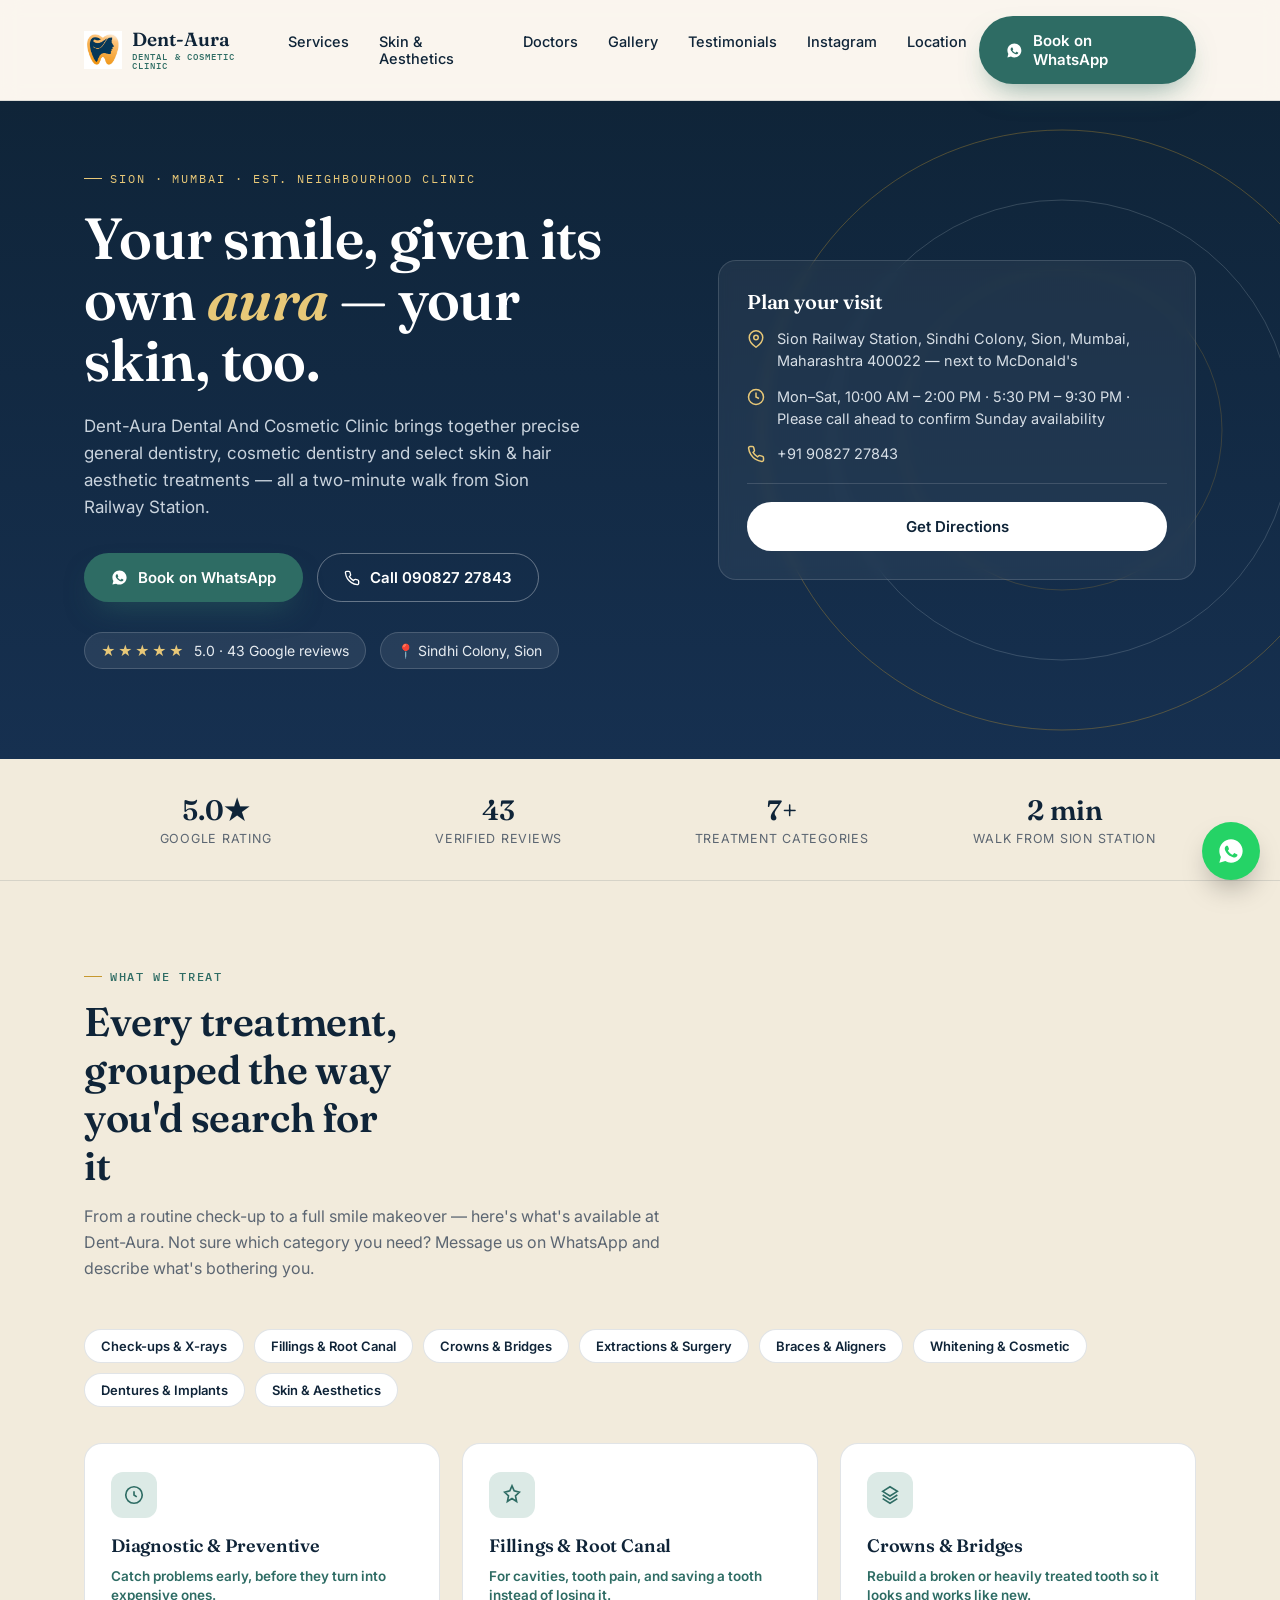
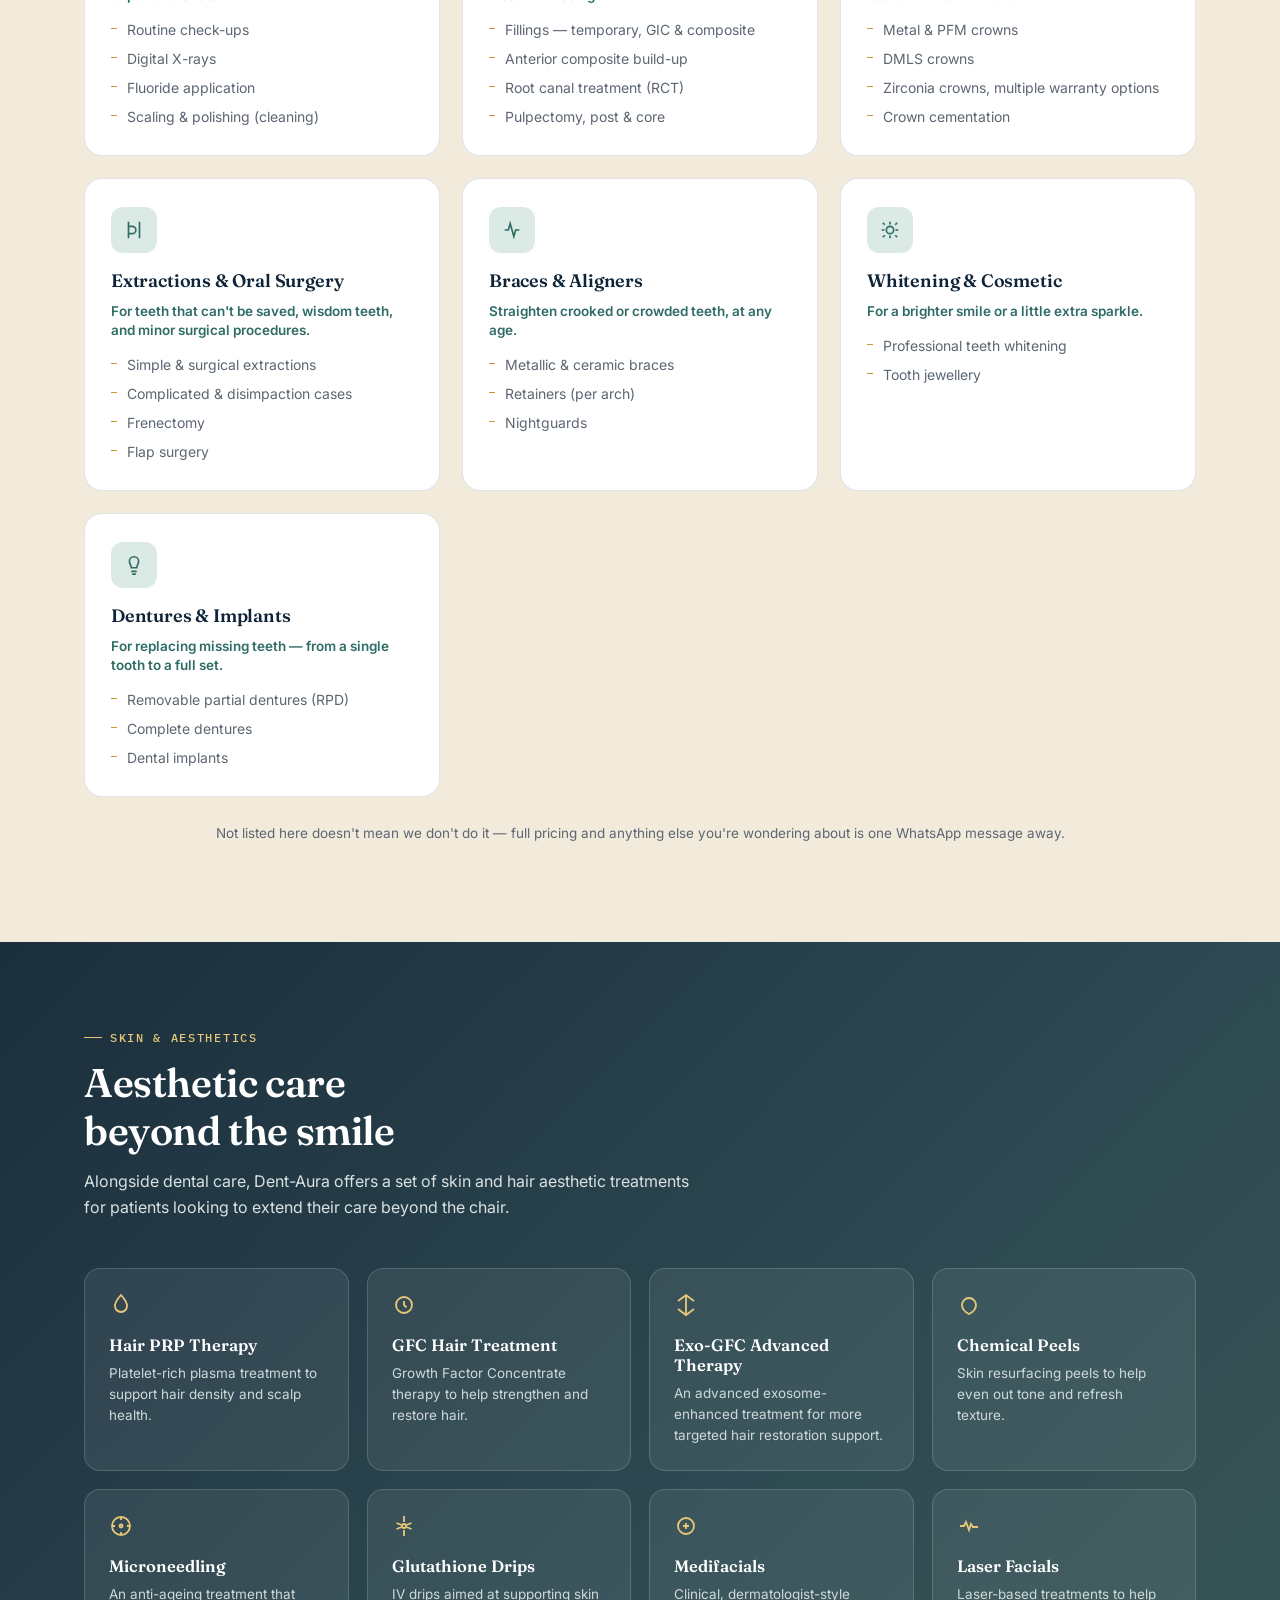
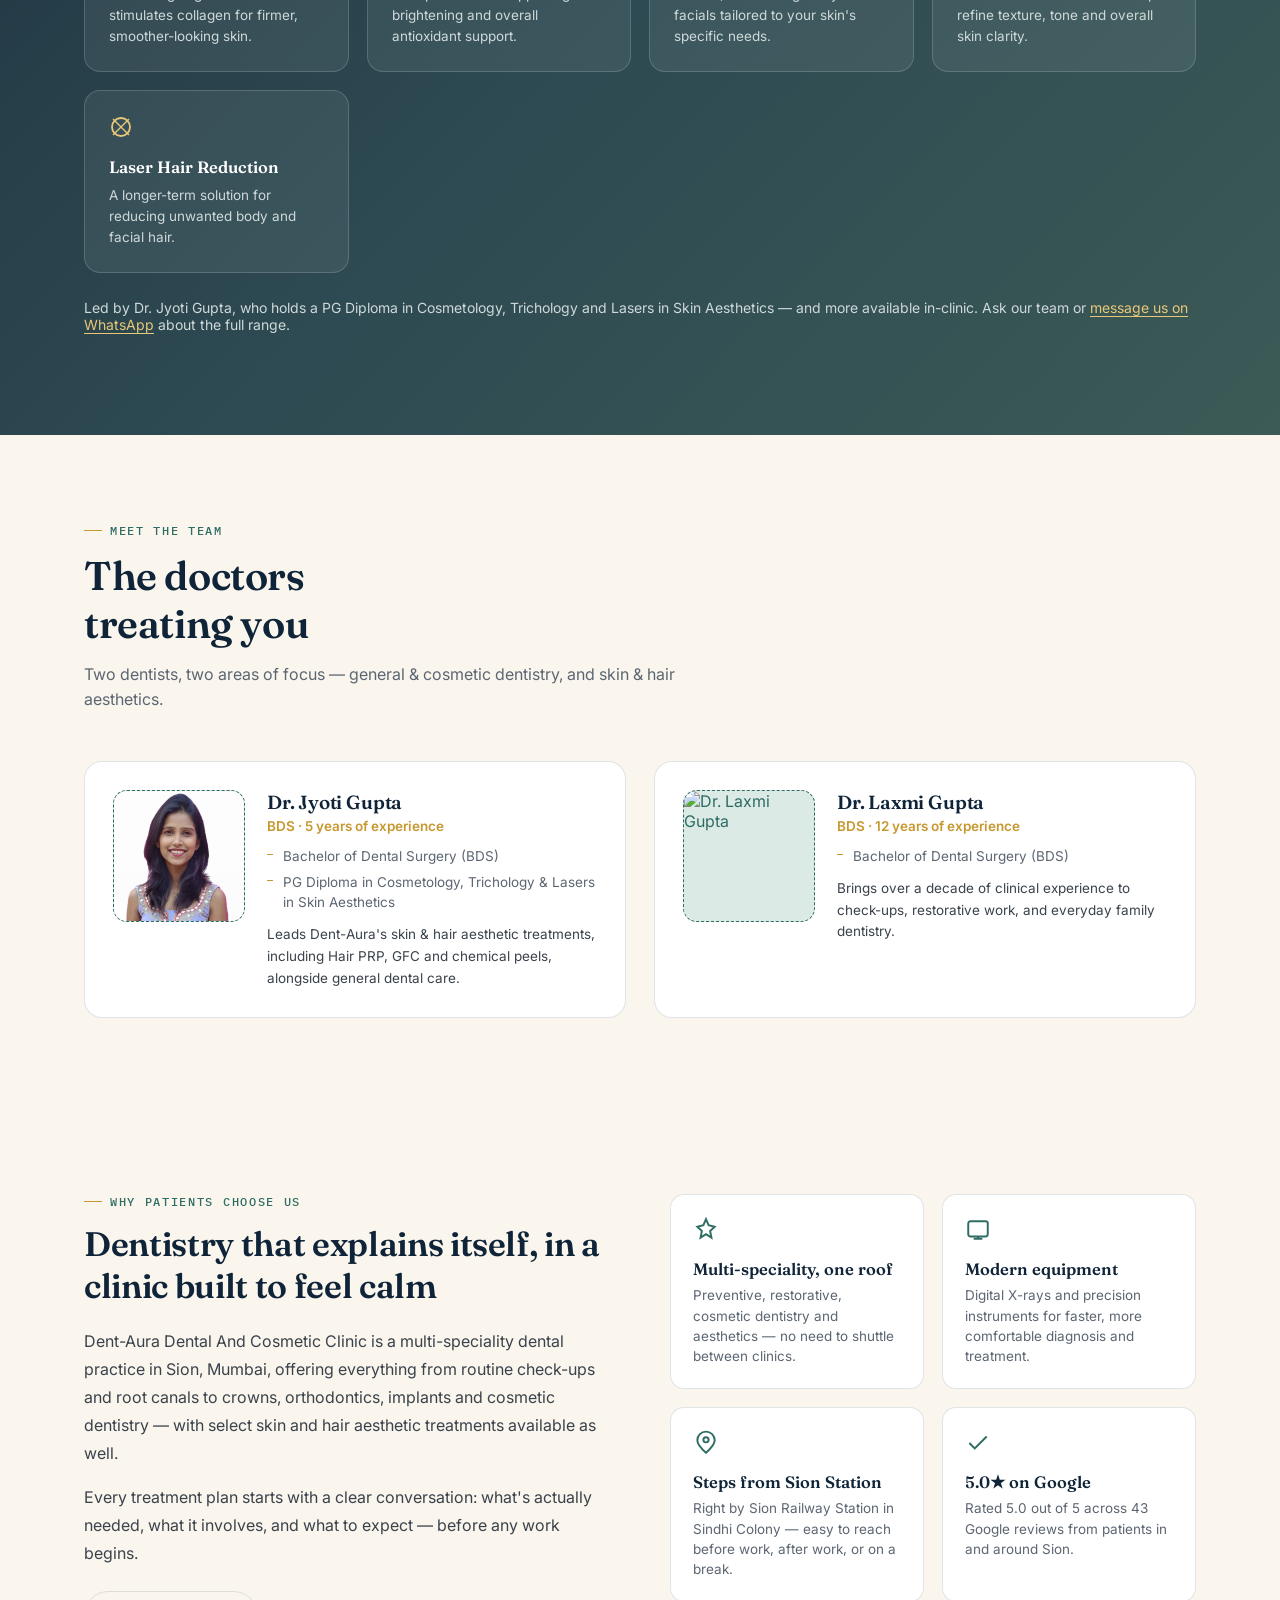
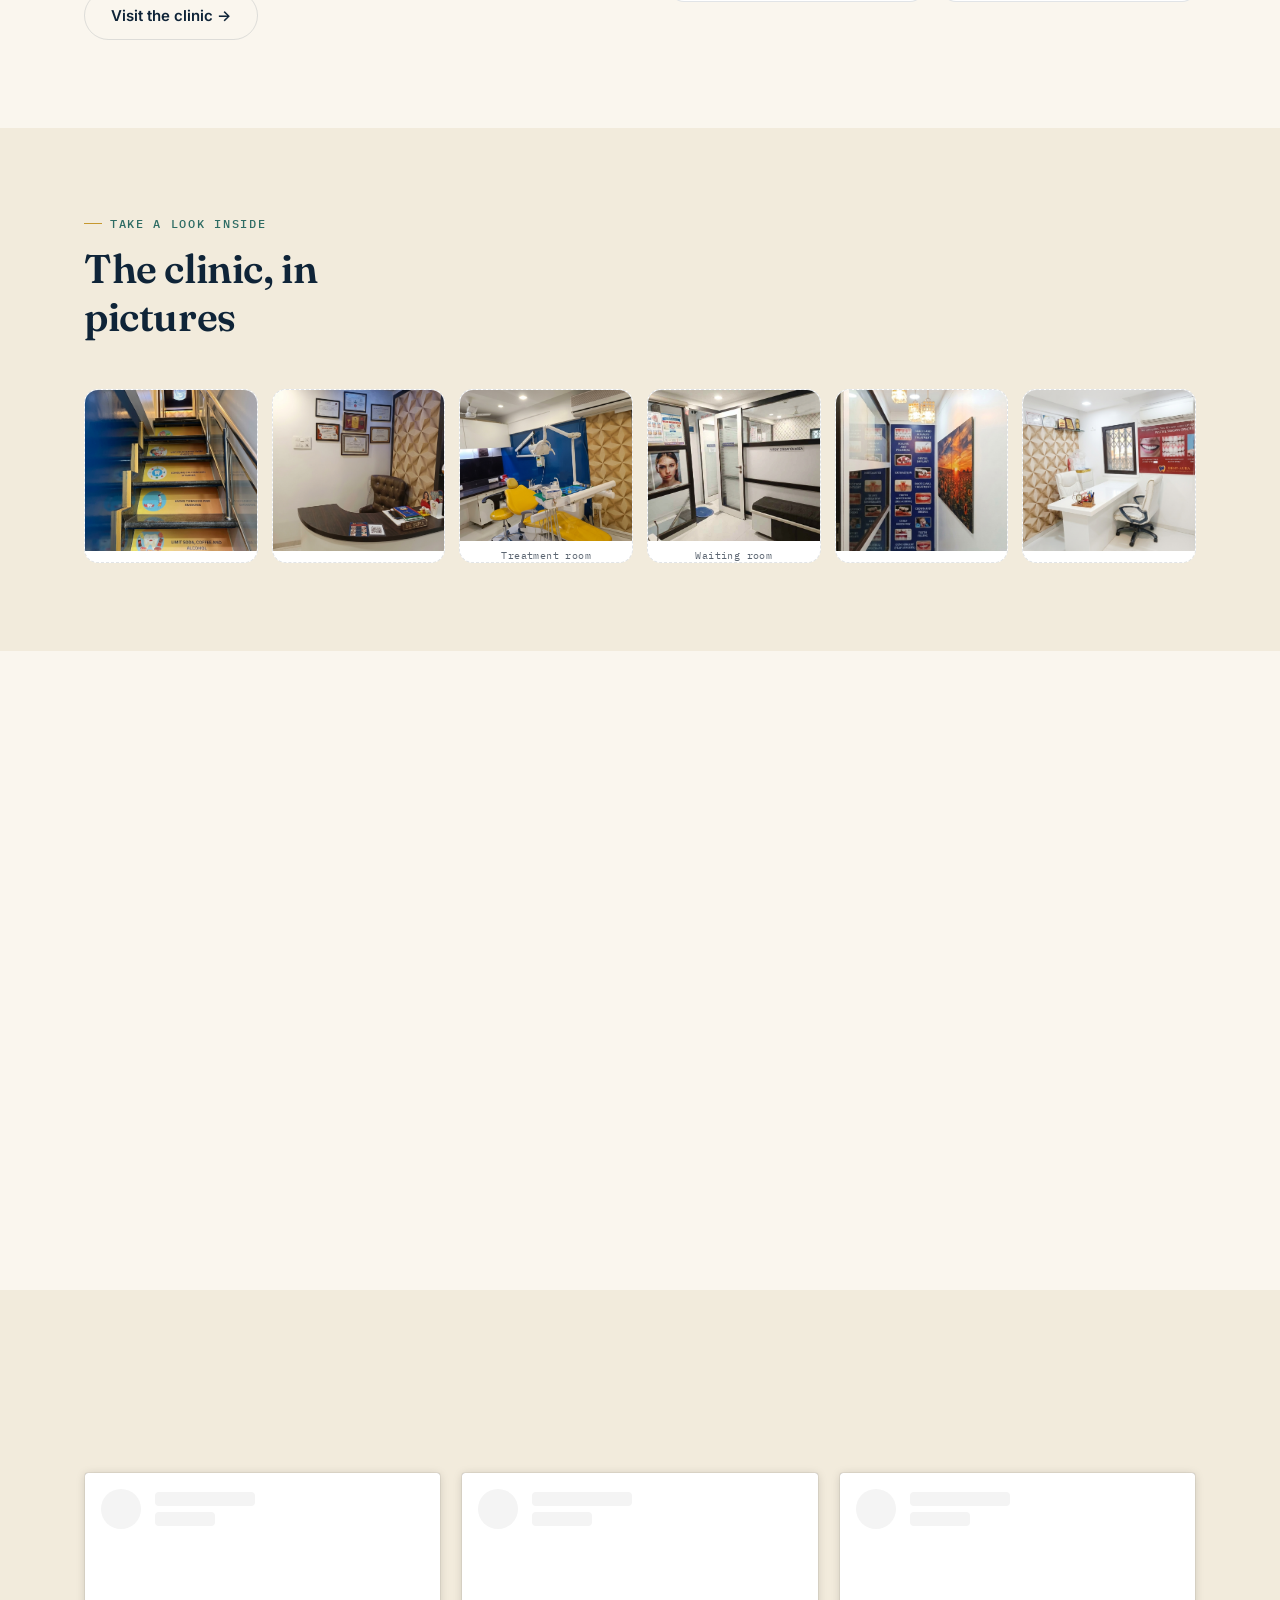
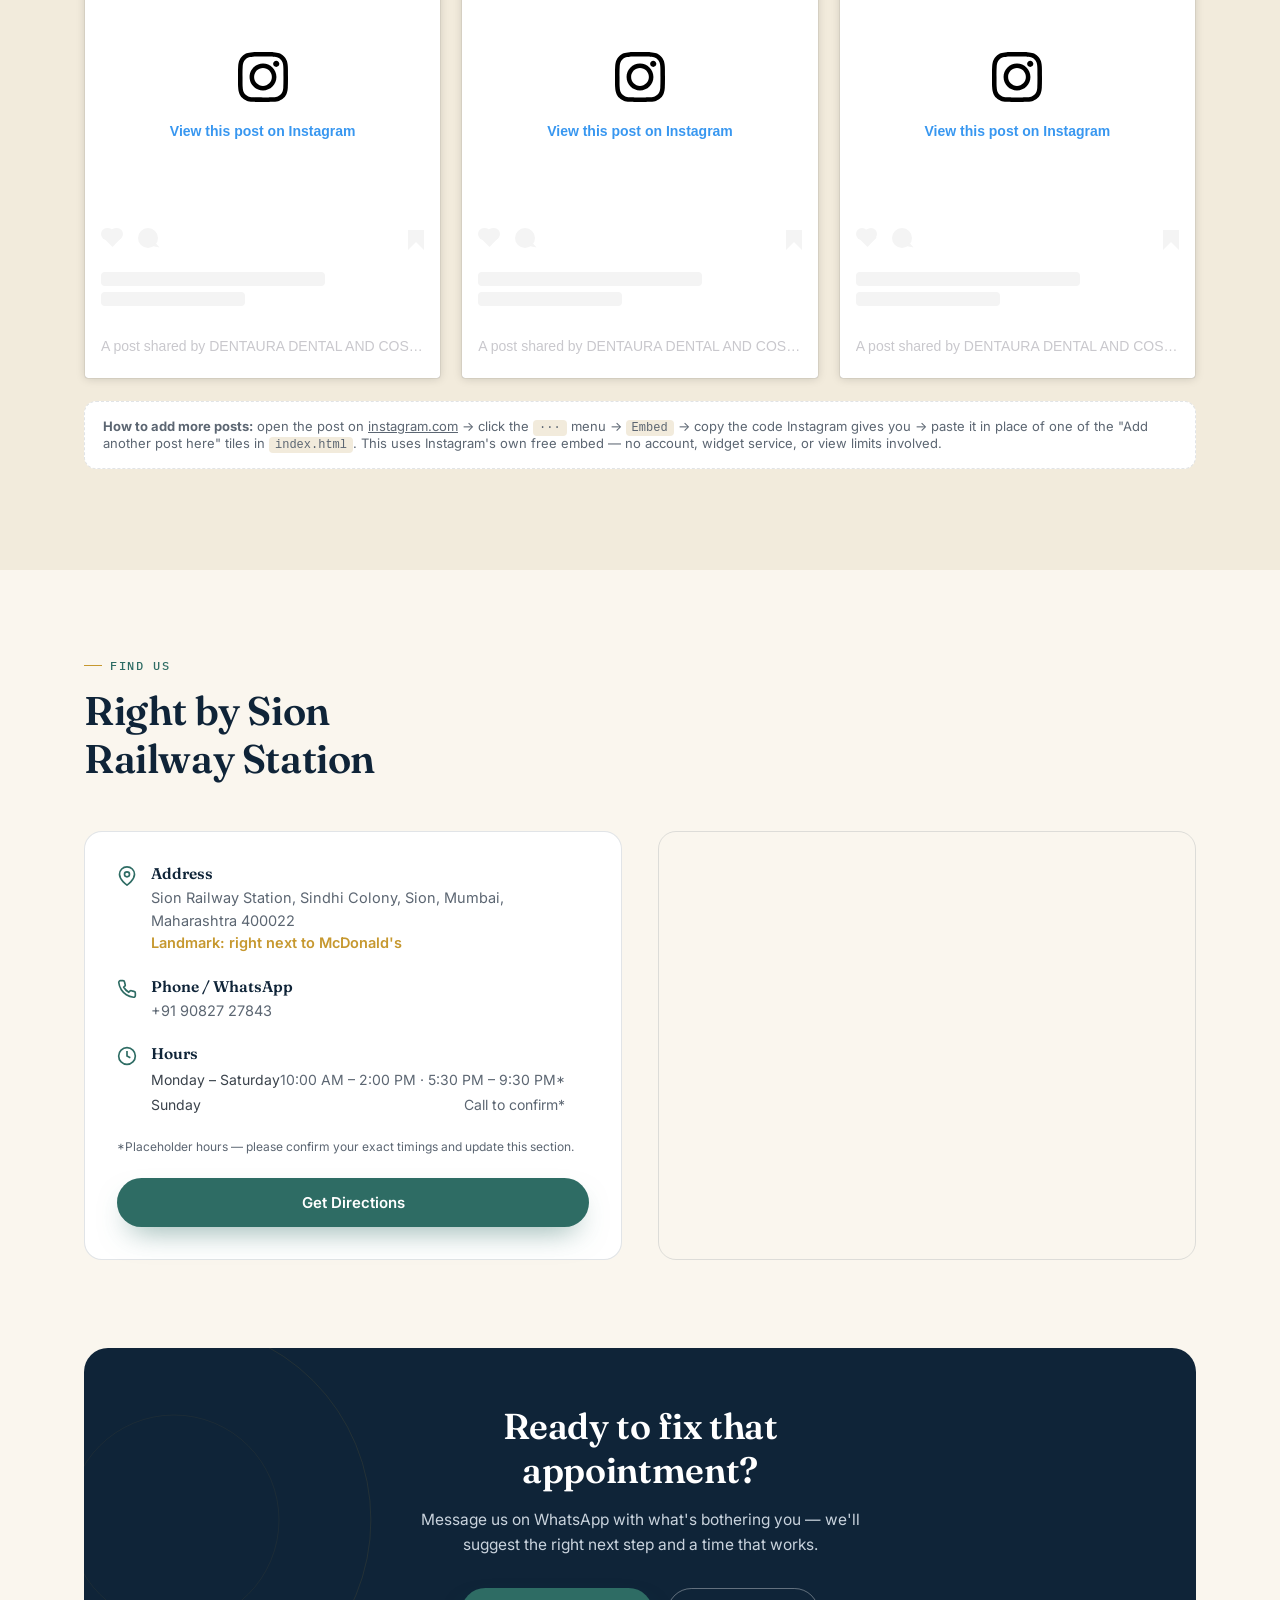
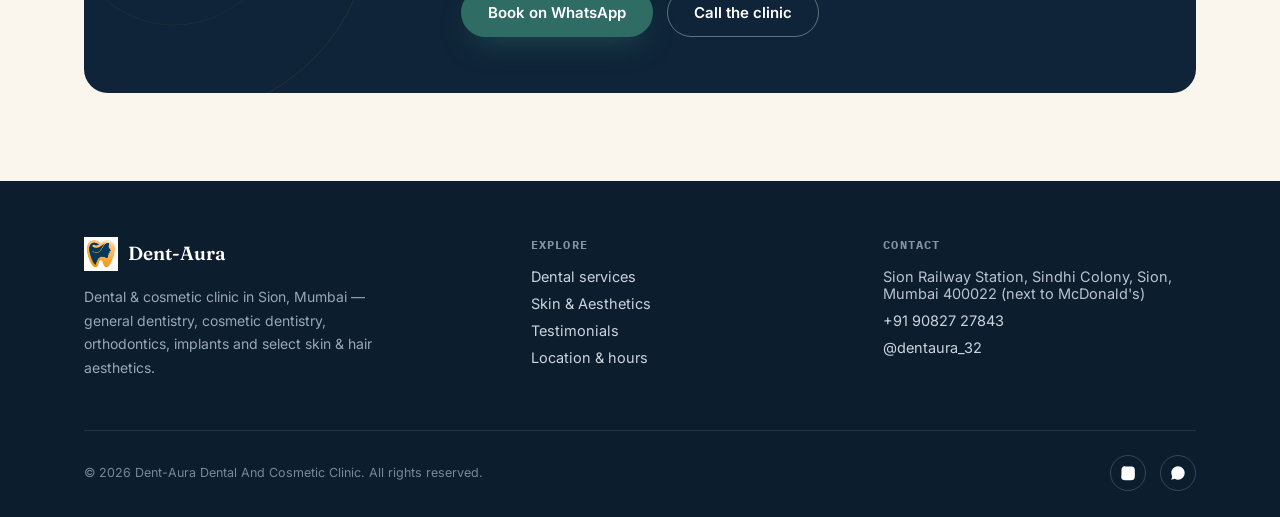
==== commit cb385a32: "Added images" ====
--- a/index.html
+++ b/index.html
@@ -1,16 +1,19 @@
 <!DOCTYPE html>
 <html lang="en">
-<head>
-<meta charset="UTF-8">
-<meta name="viewport" content="width=device-width, initial-scale=1.0">
-<title>Dent-Aura Dental & Cosmetic Clinic | Sion, Mumbai</title>
-<meta name="description" content="Dent-Aura Dental And Cosmetic Clinic, Sion, Mumbai — general & cosmetic dentistry, orthodontics, implants, and skin & hair aesthetics. 5.0★ rated on Google. Book on WhatsApp.">
-<link rel="icon" type="image/webp" href="assets/dentaura-logo.webp">
-<link rel="apple-touch-icon" href="assets/dentaura-logo.webp">
-<link rel="preconnect" href="https://fonts.googleapis.com">
-<link rel="preconnect" href="https://fonts.gstatic.com" crossorigin>
-<link href="https://fonts.googleapis.com/css2?family=Fraunces:opsz,wght@9..144,400;9..144,500;9..144,600;9..144,700&family=Inter:wght@400;500;600;700&family=IBM+Plex+Mono:wght@500&display=swap" rel="stylesheet">
-<style>
+  <head>
+    <meta charset="UTF-8">
+    <meta name="viewport" content="width=device-width, initial-scale=1.0">
+    <title>Dent-Aura Dental & Cosmetic Clinic | Sion, Mumbai</title>
+    <meta name="description"
+      content="Dent-Aura Dental And Cosmetic Clinic, Sion, Mumbai — general & cosmetic dentistry, orthodontics, implants, and skin & hair aesthetics. 5.0★ rated on Google. Book on WhatsApp.">
+    <link rel="icon" type="image/webp" href="assets/logo.jpg">
+    <link rel="apple-touch-icon" href="assets/logo.jpg">
+    <link rel="preconnect" href="https://fonts.googleapis.com">
+    <link rel="preconnect" href="https://fonts.gstatic.com" crossorigin>
+    <link
+      href="https://fonts.googleapis.com/css2?family=Fraunces:opsz,wght@9..144,400;9..144,500;9..144,600;9..144,700&family=Inter:wght@400;500;600;700&family=IBM+Plex+Mono:wght@500&display=swap"
+      rel="stylesheet">
+    <style>
   :root{
     --navy:#0F2438;
     --navy-2:#173350;
@@ -50,6 +53,8 @@
   }
   a{color:inherit;}
   img{max-width:100%;display:block;}
+  .doctor-photo,.gallery-tile{overflow:hidden;}
+  .doctor-photo img,.gallery-tile img{width:100%;height:100%;object-fit:cover;object-position:center;display:block;}
   .wrap{max-width:var(--maxw);margin:0 auto;padding:0 24px;}
   .eyebrow{
     font-family:'IBM Plex Mono',monospace;
@@ -174,8 +179,8 @@
   .trust-item .lbl{font-size:12.5px;color:var(--muted);text-transform:uppercase;letter-spacing:.06em;margin-top:4px;}
 
   /* ---------- SECTION HEADS ---------- */
-  .section-head{max-width:640px;margin-bottom:48px;}
-  .section-head h2{font-size:clamp(28px,3.4vw,40px);line-height:1.15;margin-top:14px;}
+  .section-head{max-width:620px;margin-bottom:48px;}
+  .section-head h2{font-size:clamp(28px,3.4vw,40px);line-height:1.2;margin-top:14px;max-width:12ch;}
   .section-head p{color:var(--muted);font-size:16px;line-height:1.6;margin-top:14px;}
 
   /* ---------- ABOUT ---------- */
@@ -300,8 +305,8 @@
 
   /* ---------- INSTAGRAM ---------- */
   .insta-head-row{display:flex;justify-content:space-between;align-items:flex-end;gap:20px;flex-wrap:wrap;margin-bottom:36px;}
-  .insta-grid{display:flex;flex-wrap:wrap;gap:20px;align-items:flex-start;justify-content:center;}
-  .insta-embed{flex:1 1 340px;max-width:400px;display:flex;justify-content:center;}
+  .insta-grid{display:flex;flex-wrap:nowrap;gap:20px;align-items:flex-start;justify-content:center;}
+  .insta-embed{flex:1 1 auto;max-width:none;display:flex;justify-content:center;min-width:0;}
   .insta-embed iframe{border-radius:12px !important;}
   .insta-tile{
     flex:1 1 260px;max-width:400px;min-height:320px;border-radius:14px;
@@ -379,578 +384,796 @@
   .reveal{opacity:0;transform:translateY(18px);transition:opacity .6s ease, transform .6s ease;}
   .reveal.in{opacity:1;transform:translateY(0);}
 </style>
-</head>
-<body>
-
-<a href="#main" style="position:absolute;left:-9999px;top:0;background:#fff;padding:10px;z-index:100;" onfocus="this.style.left='10px';" onblur="this.style.left='-9999px';">Skip to content</a>
-
-<header>
-  <nav class="nav">
-    <a href="#top" class="brand">
-      <img class="brand-mark" src="assets/dentaura-logo.webp" alt="Dent-Aura logo">
-      <span class="brand-word">Dent-Aura<span>DENTAL &amp; COSMETIC CLINIC</span></span>
-    </a>
-    <ul class="nav-links">
-      <li><a href="#services">Services</a></li>
-      <li><a href="#aesthetics">Skin &amp; Aesthetics</a></li>
-      <li><a href="#doctors">Doctors</a></li>
-      <li><a href="#gallery">Gallery</a></li>
-      <li><a href="#testimonials">Testimonials</a></li>
-      <li><a href="#instagram">Instagram</a></li>
-      <li><a href="#location">Location</a></li>
-    </ul>
-    <div class="nav-cta">
-      <a class="btn btn-primary" href="https://wa.me/919082727843?text=Hi%20Dent-Aura%2C%20I%27d%20like%20to%20book%20an%20appointment." target="_blank" rel="noopener">
-        <svg width="17" height="17" viewBox="0 0 24 24" fill="currentColor"><path d="M12 2C6.48 2 2 6.48 2 12c0 1.85.5 3.58 1.35 5.07L2 22l5.1-1.33A9.94 9.94 0 0012 22c5.52 0 10-4.48 10-10S17.52 2 12 2zm5.2 14.2c-.22.62-1.3 1.2-1.8 1.27-.46.07-1.03.1-1.66-.1-.38-.12-.87-.28-1.5-.56-2.64-1.14-4.36-3.8-4.5-3.98-.13-.18-1.08-1.44-1.08-2.75 0-1.3.68-1.94.92-2.2.24-.27.53-.33.7-.33h.5c.16 0 .38-.06.6.46.22.53.75 1.83.82 1.96.07.13.11.29.02.47-.09.18-.13.29-.26.44-.13.16-.28.35-.4.47-.13.13-.27.27-.12.53.16.27.7 1.16 1.51 1.88 1.04.93 1.92 1.22 2.19 1.36.27.13.42.11.58-.07.16-.18.68-.79.86-1.06.18-.27.36-.22.6-.13.24.09 1.53.72 1.79.85.27.13.45.2.51.31.07.13.07.71-.15 1.33z"/></svg>
-        Book on WhatsApp
-      </a>
-    </div>
-    <button class="nav-toggle" aria-label="Menu">
-      <svg width="22" height="22" viewBox="0 0 24 24" fill="none" stroke="#0F2438" stroke-width="2"><line x1="3" y1="6" x2="21" y2="6"/><line x1="3" y1="12" x2="21" y2="12"/><line x1="3" y1="18" x2="21" y2="18"/></svg>
-    </button>
-  </nav>
-</header>
-
-<main id="main">
-
-  <!-- ================= HERO ================= -->
-  <section class="hero" id="top">
-    <svg class="aura-rings" viewBox="0 0 640 640" xmlns="http://www.w3.org/2000/svg" aria-hidden="true">
-      <g class="aura-rotate"><circle class="ring1" cx="320" cy="320" r="300"/></g>
-      <g class="aura-rotate-rev"><circle class="ring2" cx="320" cy="320" r="230"/></g>
-      <g class="aura-rotate"><circle class="ring3" cx="320" cy="320" r="160"/></g>
-    </svg>
-    <div class="wrap">
-      <div>
-        <div class="hero-eyebrow">Sion · Mumbai · Est. neighbourhood clinic</div>
-        <h1>Your smile, given its own <em>aura</em> — your skin, too.</h1>
-        <p class="lede">Dent-Aura Dental And Cosmetic Clinic brings together precise general dentistry, cosmetic dentistry and select skin &amp; hair aesthetic treatments — all a two-minute walk from Sion Railway Station.</p>
-        <div class="hero-ctas">
-          <a class="btn btn-primary" href="https://wa.me/919082727843?text=Hi%20Dent-Aura%2C%20I%27d%20like%20to%20book%20an%20appointment." target="_blank" rel="noopener">
-            <svg width="17" height="17" viewBox="0 0 24 24" fill="currentColor"><path d="M12 2C6.48 2 2 6.48 2 12c0 1.85.5 3.58 1.35 5.07L2 22l5.1-1.33A9.94 9.94 0 0012 22c5.52 0 10-4.48 10-10S17.52 2 12 2zm5.2 14.2c-.22.62-1.3 1.2-1.8 1.27-.46.07-1.03.1-1.66-.1-.38-.12-.87-.28-1.5-.56-2.64-1.14-4.36-3.8-4.5-3.98-.13-.18-1.08-1.44-1.08-2.75 0-1.3.68-1.94.92-2.2.24-.27.53-.33.7-.33h.5c.16 0 .38-.06.6.46.22.53.75 1.83.82 1.96.07.13.11.29.02.47-.09.18-.13.29-.26.44-.13.16-.28.35-.4.47-.13.13-.27.27-.12.53.16.27.7 1.16 1.51 1.88 1.04.93 1.92 1.22 2.19 1.36.27.13.42.11.58-.07.16-.18.68-.79.86-1.06.18-.27.36-.22.6-.13.24.09 1.53.72 1.79.85.27.13.45.2.51.31.07.13.07.71-.15 1.33z"/></svg>
+  </head>
+  <body>
+
+    <a href="#main"
+      style="position:absolute;left:-9999px;top:0;background:#fff;padding:10px;z-index:100;"
+      onfocus="this.style.left='10px';" onblur="this.style.left='-9999px';">Skip
+      to content</a>
+
+    <header>
+      <nav class="nav">
+        <a href="#top" class="brand">
+          <img class="brand-mark" src="assets/logo.jpg" alt="Dent-Aura logo">
+          <span class="brand-word">Dent-Aura<span>DENTAL &amp; COSMETIC
+              CLINIC</span></span>
+        </a>
+        <ul class="nav-links">
+          <li><a href="#services">Services</a></li>
+          <li><a href="#aesthetics">Skin &amp; Aesthetics</a></li>
+          <li><a href="#doctors">Doctors</a></li>
+          <li><a href="#gallery">Gallery</a></li>
+          <li><a href="#testimonials">Testimonials</a></li>
+          <li><a href="#instagram">Instagram</a></li>
+          <li><a href="#location">Location</a></li>
+        </ul>
+        <div class="nav-cta">
+          <a class="btn btn-primary"
+            href="https://wa.me/919082727843?text=Hi%20Dent-Aura%2C%20I%27d%20like%20to%20book%20an%20appointment."
+            target="_blank" rel="noopener">
+            <svg width="17" height="17" viewBox="0 0 24 24"
+              fill="currentColor"><path
+                d="M12 2C6.48 2 2 6.48 2 12c0 1.85.5 3.58 1.35 5.07L2 22l5.1-1.33A9.94 9.94 0 0012 22c5.52 0 10-4.48 10-10S17.52 2 12 2zm5.2 14.2c-.22.62-1.3 1.2-1.8 1.27-.46.07-1.03.1-1.66-.1-.38-.12-.87-.28-1.5-.56-2.64-1.14-4.36-3.8-4.5-3.98-.13-.18-1.08-1.44-1.08-2.75 0-1.3.68-1.94.92-2.2.24-.27.53-.33.7-.33h.5c.16 0 .38-.06.6.46.22.53.75 1.83.82 1.96.07.13.11.29.02.47-.09.18-.13.29-.26.44-.13.16-.28.35-.4.47-.13.13-.27.27-.12.53.16.27.7 1.16 1.51 1.88 1.04.93 1.92 1.22 2.19 1.36.27.13.42.11.58-.07.16-.18.68-.79.86-1.06.18-.27.36-.22.6-.13.24.09 1.53.72 1.79.85.27.13.45.2.51.31.07.13.07.71-.15 1.33z" /></svg>
             Book on WhatsApp
           </a>
-          <a class="btn btn-ghost" style="color:#fff;border-color:rgba(255,255,255,0.35);" href="tel:+919082727843">
-            <svg width="16" height="16" viewBox="0 0 24 24" fill="none" stroke="currentColor" stroke-width="2"><path d="M22 16.92v3a2 2 0 01-2.18 2 19.79 19.79 0 01-8.63-3.07 19.5 19.5 0 01-6-6 19.79 19.79 0 01-3.07-8.67A2 2 0 014.11 2h3a2 2 0 012 1.72c.127.96.361 1.903.7 2.81a2 2 0 01-.45 2.11L8.09 9.91a16 16 0 006 6l1.27-1.27a2 2 0 012.11-.45c.907.339 1.85.573 2.81.7A2 2 0 0122 16.92z"/></svg>
-            Call 090827 27843
-          </a>
-        </div>
-        <div class="rating-strip">
-          <div class="rating-pill"><span class="stars">★★★★★</span> 5.0 · 43 Google reviews</div>
-          <div class="rating-pill">📍 Sindhi Colony, Sion</div>
+        </div>
+        <button class="nav-toggle" aria-label="Menu">
+          <svg width="22" height="22" viewBox="0 0 24 24" fill="none"
+            stroke="#0F2438" stroke-width="2"><line x1="3" y1="6" x2="21"
+              y2="6" /><line x1="3" y1="12" x2="21" y2="12" /><line x1="3"
+              y1="18" x2="21" y2="18" /></svg>
+        </button>
+      </nav>
+    </header>
+
+    <main id="main">
+
+      <!-- ================= HERO ================= -->
+      <section class="hero" id="top">
+        <svg class="aura-rings" viewBox="0 0 640 640"
+          xmlns="http://www.w3.org/2000/svg" aria-hidden="true">
+          <g class="aura-rotate"><circle class="ring1" cx="320" cy="320"
+              r="300" /></g>
+          <g class="aura-rotate-rev"><circle class="ring2" cx="320" cy="320"
+              r="230" /></g>
+          <g class="aura-rotate"><circle class="ring3" cx="320" cy="320"
+              r="160" /></g>
+        </svg>
+        <div class="wrap">
+          <div>
+            <div class="hero-eyebrow">Sion · Mumbai · Est. neighbourhood
+              clinic</div>
+            <h1>Your smile, given its own <em>aura</em> — your skin, too.</h1>
+            <p class="lede">Dent-Aura Dental And Cosmetic Clinic brings together
+              precise general dentistry, cosmetic dentistry and select skin
+              &amp; hair aesthetic treatments — all a two-minute walk from Sion
+              Railway Station.</p>
+            <div class="hero-ctas">
+              <a class="btn btn-primary"
+                href="https://wa.me/919082727843?text=Hi%20Dent-Aura%2C%20I%27d%20like%20to%20book%20an%20appointment."
+                target="_blank" rel="noopener">
+                <svg width="17" height="17" viewBox="0 0 24 24"
+                  fill="currentColor"><path
+                    d="M12 2C6.48 2 2 6.48 2 12c0 1.85.5 3.58 1.35 5.07L2 22l5.1-1.33A9.94 9.94 0 0012 22c5.52 0 10-4.48 10-10S17.52 2 12 2zm5.2 14.2c-.22.62-1.3 1.2-1.8 1.27-.46.07-1.03.1-1.66-.1-.38-.12-.87-.28-1.5-.56-2.64-1.14-4.36-3.8-4.5-3.98-.13-.18-1.08-1.44-1.08-2.75 0-1.3.68-1.94.92-2.2.24-.27.53-.33.7-.33h.5c.16 0 .38-.06.6.46.22.53.75 1.83.82 1.96.07.13.11.29.02.47-.09.18-.13.29-.26.44-.13.16-.28.35-.4.47-.13.13-.27.27-.12.53.16.27.7 1.16 1.51 1.88 1.04.93 1.92 1.22 2.19 1.36.27.13.42.11.58-.07.16-.18.68-.79.86-1.06.18-.27.36-.22.6-.13.24.09 1.53.72 1.79.85.27.13.45.2.51.31.07.13.07.71-.15 1.33z" /></svg>
+                Book on WhatsApp
+              </a>
+              <a class="btn btn-ghost"
+                style="color:#fff;border-color:rgba(255,255,255,0.35);"
+                href="tel:+919082727843">
+                <svg width="16" height="16" viewBox="0 0 24 24" fill="none"
+                  stroke="currentColor" stroke-width="2"><path
+                    d="M22 16.92v3a2 2 0 01-2.18 2 19.79 19.79 0 01-8.63-3.07 19.5 19.5 0 01-6-6 19.79 19.79 0 01-3.07-8.67A2 2 0 014.11 2h3a2 2 0 012 1.72c.127.96.361 1.903.7 2.81a2 2 0 01-.45 2.11L8.09 9.91a16 16 0 006 6l1.27-1.27a2 2 0 012.11-.45c.907.339 1.85.573 2.81.7A2 2 0 0122 16.92z" /></svg>
+                Call 090827 27843
+              </a>
+            </div>
+            <div class="rating-strip">
+              <div class="rating-pill"><span class="stars">★★★★★</span> 5.0 · 43
+                Google reviews</div>
+              <div class="rating-pill">📍 Sindhi Colony, Sion</div>
+            </div>
+          </div>
+          <div class="hero-card">
+            <h3>Plan your visit</h3>
+            <ul>
+              <li>
+                <svg width="18" height="18" viewBox="0 0 24 24" fill="none"
+                  stroke="currentColor" stroke-width="2"><path
+                    d="M21 10c0 7-9 13-9 13s-9-6-9-13a9 9 0 0118 0z" /><circle
+                    cx="12" cy="10" r="3" /></svg>
+                <span>Sion Railway Station, Sindhi Colony, Sion, Mumbai,
+                  Maharashtra 400022 — next to McDonald's</span>
+              </li>
+              <li>
+                <svg width="18" height="18" viewBox="0 0 24 24" fill="none"
+                  stroke="currentColor" stroke-width="2"><circle cx="12" cy="12"
+                    r="10" /><path d="M12 6v6l4 2" /></svg>
+                <span>Mon–Sat, 10:00 AM – 2:00 PM · 5:30 PM – 9:30 PM · Please
+                  call ahead to confirm
+                  Sunday availability</span>
+              </li>
+              <li>
+                <svg width="18" height="18" viewBox="0 0 24 24" fill="none"
+                  stroke="currentColor" stroke-width="2"><path
+                    d="M22 16.92v3a2 2 0 01-2.18 2 19.79 19.79 0 01-8.63-3.07 19.5 19.5 0 01-6-6 19.79 19.79 0 01-3.07-8.67A2 2 0 014.11 2h3a2 2 0 012 1.72c.127.96.361 1.903.7 2.81a2 2 0 01-.45 2.11L8.09 9.91a16 16 0 006 6l1.27-1.27a2 2 0 012.11-.45c.907.339 1.85.573 2.81.7A2 2 0 0122 16.92z" /></svg>
+                <span>+91 90827 27843</span>
+              </li>
+            </ul>
+            <div class="divider"></div>
+            <a class="btn btn-light" style="width:100%;justify-content:center;"
+              href="https://www.google.com/maps/search/?api=1&query=Dent-Aura+Dental+And+Cosmetic+Clinic+Sion+Mumbai"
+              target="_blank" rel="noopener">Get Directions</a>
+          </div>
+        </div>
+      </section>
+
+      <!-- ================= TRUST BAR ================= -->
+      <div class="trustbar">
+        <div class="wrap">
+          <div class="trust-item"><div class="num">5.0★</div><div
+              class="lbl">Google rating</div></div>
+          <div class="trust-item"><div class="num">43</div><div
+              class="lbl">Verified reviews</div></div>
+          <div class="trust-item"><div class="num">7+</div><div
+              class="lbl">Treatment categories</div></div>
+          <div class="trust-item"><div class="num">2 min</div><div
+              class="lbl">Walk from Sion Station</div></div>
         </div>
       </div>
-      <div class="hero-card">
-        <h3>Plan your visit</h3>
-        <ul>
-          <li>
-            <svg width="18" height="18" viewBox="0 0 24 24" fill="none" stroke="currentColor" stroke-width="2"><path d="M21 10c0 7-9 13-9 13s-9-6-9-13a9 9 0 0118 0z"/><circle cx="12" cy="10" r="3"/></svg>
-            <span>Sion Railway Station, Sindhi Colony, Sion, Mumbai, Maharashtra 400022 — next to McDonald's</span>
-          </li>
-          <li>
-            <svg width="18" height="18" viewBox="0 0 24 24" fill="none" stroke="currentColor" stroke-width="2"><circle cx="12" cy="12" r="10"/><path d="M12 6v6l4 2"/></svg>
-            <span>Mon–Sat, 10:00 AM – 8:00 PM · Please call ahead to confirm Sunday availability</span>
-          </li>
-          <li>
-            <svg width="18" height="18" viewBox="0 0 24 24" fill="none" stroke="currentColor" stroke-width="2"><path d="M22 16.92v3a2 2 0 01-2.18 2 19.79 19.79 0 01-8.63-3.07 19.5 19.5 0 01-6-6 19.79 19.79 0 01-3.07-8.67A2 2 0 014.11 2h3a2 2 0 012 1.72c.127.96.361 1.903.7 2.81a2 2 0 01-.45 2.11L8.09 9.91a16 16 0 006 6l1.27-1.27a2 2 0 012.11-.45c.907.339 1.85.573 2.81.7A2 2 0 0122 16.92z"/></svg>
-            <span>+91 90827 27843</span>
-          </li>
-        </ul>
-        <div class="divider"></div>
-        <a class="btn btn-light" style="width:100%;justify-content:center;" href="https://www.google.com/maps/search/?api=1&query=Dent-Aura+Dental+And+Cosmetic+Clinic+Sion+Mumbai" target="_blank" rel="noopener">Get Directions</a>
+
+      <!-- ================= SERVICES ================= -->
+      <section id="services" style="background:var(--ivory-2);">
+        <div class="wrap">
+          <div class="section-head">
+            <div class="eyebrow reveal">What we treat</div>
+            <h2 class="reveal">Every treatment, grouped the way you'd search for
+              it</h2>
+            <p class="reveal">From a routine check-up to a full smile makeover —
+              here's what's available at Dent-Aura. Not sure which category you
+              need? Message us on WhatsApp and describe what's bothering
+              you.</p>
+          </div>
+
+          <div class="quick-jump reveal">
+            <a href="#svc-diagnostic">Check-ups &amp; X-rays</a>
+            <a href="#svc-restorative">Fillings &amp; Root Canal</a>
+            <a href="#svc-crowns">Crowns &amp; Bridges</a>
+            <a href="#svc-surgical">Extractions &amp; Surgery</a>
+            <a href="#svc-ortho">Braces &amp; Aligners</a>
+            <a href="#svc-cosmetic">Whitening &amp; Cosmetic</a>
+            <a href="#svc-implants">Dentures &amp; Implants</a>
+            <a href="#aesthetics">Skin &amp; Aesthetics</a>
+          </div>
+
+          <div class="services-grid">
+
+            <div class="service-card reveal" id="svc-diagnostic">
+              <div class="service-icon"><svg width="22" height="22"
+                  viewBox="0 0 24 24" fill="none" stroke="currentColor"
+                  stroke-width="1.8"><circle cx="12" cy="12" r="9" /><path
+                    d="M12 8v4l3 2" /></svg></div>
+              <h3>Diagnostic &amp; Preventive</h3>
+              <p class="service-tag">Catch problems early, before they turn into
+                expensive ones.</p>
+              <ul>
+                <li>Routine check-ups</li>
+                <li>Digital X-rays</li>
+                <li>Fluoride application</li>
+                <li>Scaling &amp; polishing (cleaning)</li>
+              </ul>
+            </div>
+
+            <div class="service-card reveal" id="svc-restorative">
+              <div class="service-icon"><svg width="22" height="22"
+                  viewBox="0 0 24 24" fill="none" stroke="currentColor"
+                  stroke-width="1.8"><path
+                    d="M12 2l2.4 5.5L20 9l-4.2 3.9L17 19l-5-3.2L7 19l1.2-6.1L4 9l5.6-1.5z" /></svg></div>
+              <h3>Fillings &amp; Root Canal</h3>
+              <p class="service-tag">For cavities, tooth pain, and saving a
+                tooth instead of losing it.</p>
+              <ul>
+                <li>Fillings — temporary, GIC &amp; composite</li>
+                <li>Anterior composite build-up</li>
+                <li>Root canal treatment (RCT)</li>
+                <li>Pulpectomy, post &amp; core</li>
+              </ul>
+            </div>
+
+            <div class="service-card reveal" id="svc-crowns">
+              <div class="service-icon"><svg width="22" height="22"
+                  viewBox="0 0 24 24" fill="none" stroke="currentColor"
+                  stroke-width="1.8"><path d="M4 8l8-5 8 5-8 5-8-5z" /><path
+                    d="M4 16l8 5 8-5" /><path d="M4 12l8 5 8-5" /></svg></div>
+              <h3>Crowns &amp; Bridges</h3>
+              <p class="service-tag">Rebuild a broken or heavily treated tooth
+                so it looks and works like new.</p>
+              <ul>
+                <li>Metal &amp; PFM crowns</li>
+                <li>DMLS crowns</li>
+                <li>Zirconia crowns, multiple warranty options</li>
+                <li>Crown cementation</li>
+              </ul>
+            </div>
+
+            <div class="service-card reveal" id="svc-surgical">
+              <div class="service-icon"><svg width="22" height="22"
+                  viewBox="0 0 24 24" fill="none" stroke="currentColor"
+                  stroke-width="1.8"><path
+                    d="M6 3v18M18 3v18M6 8h4a4 4 0 010 8H6" /></svg></div>
+              <h3>Extractions &amp; Oral Surgery</h3>
+              <p class="service-tag">For teeth that can't be saved, wisdom
+                teeth, and minor surgical procedures.</p>
+              <ul>
+                <li>Simple &amp; surgical extractions</li>
+                <li>Complicated &amp; disimpaction cases</li>
+                <li>Frenectomy</li>
+                <li>Flap surgery</li>
+              </ul>
+            </div>
+
+            <div class="service-card reveal" id="svc-ortho">
+              <div class="service-icon"><svg width="22" height="22"
+                  viewBox="0 0 24 24" fill="none" stroke="currentColor"
+                  stroke-width="1.8"><path
+                    d="M4 12h4l2-7 4 14 2-7h4" /></svg></div>
+              <h3>Braces &amp; Aligners</h3>
+              <p class="service-tag">Straighten crooked or crowded teeth, at any
+                age.</p>
+              <ul>
+                <li>Metallic &amp; ceramic braces</li>
+                <li>Retainers (per arch)</li>
+                <li>Nightguards</li>
+              </ul>
+            </div>
+
+            <div class="service-card reveal" id="svc-cosmetic">
+              <div class="service-icon"><svg width="22" height="22"
+                  viewBox="0 0 24 24" fill="none" stroke="currentColor"
+                  stroke-width="1.8"><path
+                    d="M12 3v3M12 18v3M4.2 4.2l2.1 2.1M17.7 17.7l2.1 2.1M3 12h3M18 12h3M4.2 19.8l2.1-2.1M17.7 6.3l2.1-2.1" /><circle
+                    cx="12" cy="12" r="4" /></svg></div>
+              <h3>Whitening &amp; Cosmetic</h3>
+              <p class="service-tag">For a brighter smile or a little extra
+                sparkle.</p>
+              <ul>
+                <li>Professional teeth whitening</li>
+                <li>Tooth jewellery</li>
+              </ul>
+            </div>
+
+            <div class="service-card reveal" id="svc-implants">
+              <div class="service-icon"><svg width="22" height="22"
+                  viewBox="0 0 24 24" fill="none" stroke="currentColor"
+                  stroke-width="1.8"><path
+                    d="M12 3a5 5 0 015 5c0 3-2 4-2 7h-6c0-3-2-4-2-7a5 5 0 015-5z" /><path
+                    d="M9 19h6M10 22h4" /></svg></div>
+              <h3>Dentures &amp; Implants</h3>
+              <p class="service-tag">For replacing missing teeth — from a single
+                tooth to a full set.</p>
+              <ul>
+                <li>Removable partial dentures (RPD)</li>
+                <li>Complete dentures</li>
+                <li>Dental implants</li>
+              </ul>
+            </div>
+
+          </div>
+          <p class="services-note">Not listed here doesn't mean we don't do it —
+            full pricing and anything else you're wondering about is one
+            WhatsApp message away.</p>
+        </div>
+      </section>
+
+      <!-- ================= SKIN & AESTHETICS ================= -->
+      <section id="aesthetics" class="skin-section">
+        <div class="wrap">
+          <div class="section-head">
+            <div class="eyebrow reveal">Skin &amp; Aesthetics</div>
+            <h2 class="reveal">Aesthetic care beyond the smile</h2>
+            <p class="reveal">Alongside dental care, Dent-Aura offers a set of
+              skin and hair aesthetic treatments for patients looking to extend
+              their care beyond the chair.</p>
+          </div>
+          <div class="skin-grid">
+            <div class="skin-card reveal">
+              <svg width="24" height="24" viewBox="0 0 24 24" fill="none"
+                stroke="currentColor" stroke-width="1.8"><path
+                  d="M12 2s6 6.5 6 11a6 6 0 01-12 0c0-4.5 6-11 6-11z" /></svg>
+              <h4>Hair PRP Therapy</h4>
+              <p>Platelet-rich plasma treatment to support hair density and
+                scalp health.</p>
+            </div>
+            <div class="skin-card reveal">
+              <svg width="24" height="24" viewBox="0 0 24 24" fill="none"
+                stroke="currentColor" stroke-width="1.8"><circle cx="12" cy="12"
+                  r="8" /><path d="M12 8v4l2.5 2.5" /></svg>
+              <h4>GFC Hair Treatment</h4>
+              <p>Growth Factor Concentrate therapy to help strengthen and
+                restore hair.</p>
+            </div>
+            <div class="skin-card reveal">
+              <svg width="24" height="24" viewBox="0 0 24 24" fill="none"
+                stroke="currentColor" stroke-width="1.8"><path
+                  d="M12 2v20M4 8l8-6 8 6M4 16l8 6 8-6" /></svg>
+              <h4>Exo-GFC Advanced Therapy</h4>
+              <p>An advanced exosome-enhanced treatment for more targeted hair
+                restoration support.</p>
+            </div>
+            <div class="skin-card reveal">
+              <svg width="24" height="24" viewBox="0 0 24 24" fill="none"
+                stroke="currentColor" stroke-width="1.8"><path
+                  d="M5 12a7 7 0 0114 0c0 4-3 7-7 9-4-2-7-5-7-9z" /></svg>
+              <h4>Chemical Peels</h4>
+              <p>Skin resurfacing peels to help even out tone and refresh
+                texture.</p>
+            </div>
+            <div class="skin-card reveal">
+              <svg width="24" height="24" viewBox="0 0 24 24" fill="none"
+                stroke="currentColor" stroke-width="1.8"><circle cx="12" cy="12"
+                  r="1.5" /><circle cx="12" cy="12" r="9" /><path
+                  d="M12 3v3M12 18v3M3 12h3M18 12h3" /></svg>
+              <h4>Microneedling</h4>
+              <p>An anti-ageing treatment that stimulates collagen for firmer,
+                smoother-looking skin.</p>
+            </div>
+            <div class="skin-card reveal">
+              <svg width="24" height="24" viewBox="0 0 24 24" fill="none"
+                stroke="currentColor" stroke-width="1.8"><path
+                  d="M12 2v6M12 16v6M4.5 9l5.2 2M14.3 13l5.2 2M4.5 15l5.2-2M14.3 11l5.2-2" /><circle
+                  cx="12" cy="12" r="2" /></svg>
+              <h4>Glutathione Drips</h4>
+              <p>IV drips aimed at supporting skin brightening and overall
+                antioxidant support.</p>
+            </div>
+            <div class="skin-card reveal">
+              <svg width="24" height="24" viewBox="0 0 24 24" fill="none"
+                stroke="currentColor" stroke-width="1.8"><rect x="4" y="4"
+                  width="16" height="16" rx="8" /><path
+                  d="M9 12h6M12 9v6" /></svg>
+              <h4>Medifacials</h4>
+              <p>Clinical, dermatologist-style facials tailored to your skin's
+                specific needs.</p>
+            </div>
+            <div class="skin-card reveal">
+              <svg width="24" height="24" viewBox="0 0 24 24" fill="none"
+                stroke="currentColor" stroke-width="1.8"><path
+                  d="M3 12h4l2-4 3 8 2-6 2 3h5" /></svg>
+              <h4>Laser Facials</h4>
+              <p>Laser-based treatments to help refine texture, tone and overall
+                skin clarity.</p>
+            </div>
+            <div class="skin-card reveal">
+              <svg width="24" height="24" viewBox="0 0 24 24" fill="none"
+                stroke="currentColor" stroke-width="1.8"><path
+                  d="M4 20L20 4M4 4l16 16" stroke-width="1.4" /><circle cx="12"
+                  cy="12" r="9" /></svg>
+              <h4>Laser Hair Reduction</h4>
+              <p>A longer-term solution for reducing unwanted body and facial
+                hair.</p>
+            </div>
+          </div>
+          <p class="skin-more">Led by Dr. Jyoti Gupta, who holds a PG Diploma in
+            Cosmetology, Trichology and Lasers in Skin Aesthetics — and more
+            available in-clinic. Ask our team or <a
+              href="https://wa.me/919082727843?text=Hi%2C%20I%27d%20like%20to%20know%20more%20about%20your%20skin%20%26%20hair%20treatments."
+              target="_blank" rel="noopener">message us on WhatsApp</a> about
+            the full range.</p>
+        </div>
+      </section>
+
+      <!-- ================= DOCTORS ================= -->
+      <section id="doctors">
+        <div class="wrap">
+          <div class="section-head">
+            <div class="eyebrow reveal">Meet the team</div>
+            <h2 class="reveal">The doctors treating you</h2>
+            <p class="reveal">Two dentists, two areas of focus — general &amp;
+              cosmetic dentistry, and skin &amp; hair aesthetics.</p>
+          </div>
+          <div class="doctors-grid">
+
+            <div class="doctor-card reveal">
+              <div class="doctor-photo" role="img"
+                aria-label="Photo of Dr. Jyoti Gupta — to be added">
+                <img src="assets/jyotiGupta.jpeg"
+                  alt="Dr. Jyoti Gupta"
+                  loading="lazy">
+              </div>
+              <div class="doctor-info">
+                <h3>Dr. Jyoti Gupta</h3>
+                <p class="doctor-role">BDS · 5 years of experience</p>
+                <ul class="doctor-creds">
+                  <li>Bachelor of Dental Surgery (BDS)</li>
+                  <li>PG Diploma in Cosmetology, Trichology &amp; Lasers in Skin
+                    Aesthetics</li>
+                </ul>
+                <p class="doctor-note">Leads Dent-Aura's skin &amp; hair
+                  aesthetic treatments, including Hair PRP, GFC and chemical
+                  peels, alongside general dental care.</p>
+              </div>
+            </div>
+
+            <div class="doctor-card reveal">
+              <div class="doctor-photo" role="img"
+                aria-label="Photo of Dr. Laxmi Gupta — to be added">
+                <img src="assets/laxmiGupta.jpeg"
+                  alt="Dr. Laxmi Gupta"
+                  loading="lazy">
+              </div>
+              <div class="doctor-info">
+                <h3>Dr. Laxmi Gupta</h3>
+                <p class="doctor-role">BDS · 12 years of experience</p>
+                <ul class="doctor-creds">
+                  <li>Bachelor of Dental Surgery (BDS)</li>
+                </ul>
+                <p class="doctor-note">Brings over a decade of clinical
+                  experience to check-ups, restorative work, and everyday family
+                  dentistry.</p>
+              </div>
+            </div>
+
+          </div>
+        </div>
+      </section>
+
+      <!-- ================= ABOUT ================= -->
+      <section id="about">
+        <div class="wrap about-grid">
+          <div>
+            <div class="eyebrow reveal">Why patients choose us</div>
+            <h2 class="reveal"
+              style="font-size:clamp(26px,3vw,34px);margin-top:14px;">Dentistry
+              that explains itself, in a clinic built to feel calm</h2>
+            <div class="about-copy reveal" style="margin-top:20px;">
+              <p>Dent-Aura Dental And Cosmetic Clinic is a multi-speciality
+                dental practice in Sion, Mumbai, offering everything from
+                routine check-ups and root canals to crowns, orthodontics,
+                implants and cosmetic dentistry — with select skin and hair
+                aesthetic treatments available as well.</p>
+              <p>Every treatment plan starts with a clear conversation: what's
+                actually needed, what it involves, and what to expect — before
+                any work begins.</p>
+            </div>
+            <a href="#location" class="btn btn-ghost reveal"
+              style="margin-top:8px;">Visit the clinic →</a>
+          </div>
+          <div class="highlights">
+            <div class="highlight-card reveal">
+              <svg width="26" height="26" viewBox="0 0 24 24" fill="none"
+                stroke="currentColor" stroke-width="1.8"><path
+                  d="M12 2l2.4 5.5L20 9l-4.2 3.9L17 19l-5-3.2L7 19l1.2-6.1L4 9l5.6-1.5z" /></svg>
+              <h4>Multi-speciality, one roof</h4>
+              <p>Preventive, restorative, cosmetic dentistry and aesthetics — no
+                need to shuttle between clinics.</p>
+            </div>
+            <div class="highlight-card reveal">
+              <svg width="26" height="26" viewBox="0 0 24 24" fill="none"
+                stroke="currentColor" stroke-width="1.8"><rect x="3" y="4"
+                  width="18" height="14" rx="2" /><path
+                  d="M8 20h8M12 18v2" /></svg>
+              <h4>Modern equipment</h4>
+              <p>Digital X-rays and precision instruments for faster, more
+                comfortable diagnosis and treatment.</p>
+            </div>
+            <div class="highlight-card reveal">
+              <svg width="26" height="26" viewBox="0 0 24 24" fill="none"
+                stroke="currentColor" stroke-width="1.8"><path
+                  d="M12 21c4.97-4.34 8-7.94 8-11.5A8 8 0 004 9.5C4 13.06 7.03 16.66 12 21z" /><circle
+                  cx="12" cy="9" r="2.4" /></svg>
+              <h4>Steps from Sion Station</h4>
+              <p>Right by Sion Railway Station in Sindhi Colony — easy to reach
+                before work, after work, or on a break.</p>
+            </div>
+            <div class="highlight-card reveal">
+              <svg width="26" height="26" viewBox="0 0 24 24" fill="none"
+                stroke="currentColor" stroke-width="1.8"><path
+                  d="M20 6L9 17l-5-5" /></svg>
+              <h4>5.0★ on Google</h4>
+              <p>Rated 5.0 out of 5 across 43 Google reviews from patients in
+                and around Sion.</p>
+            </div>
+          </div>
+        </div>
+      </section>
+
+      <!-- ================= GALLERY ================= -->
+      <section id="gallery" style="background:var(--ivory-2);">
+        <div class="wrap">
+          <div class="section-head">
+            <div class="eyebrow reveal">Take a look inside</div>
+            <h2 class="reveal">The clinic, in pictures</h2>
+          </div>
+          <div class="gallery-grid">
+            <div class="gallery-tile reveal">
+              <img src="assets/exterior.png"
+                alt="Dent-Aura Clinic Exterior"
+                loading="lazy">
+              <span>Clinic exterior</span>
+            </div>
+            <div class="gallery-tile reveal">
+              <img src="assets/reception.png"
+                alt="Dent-Aura Clinic Exterior"
+                loading="lazy">
+              <span>Reception</span>
+            </div>
+            <div class="gallery-tile reveal">
+              <img src="assets/treatment.png"
+                alt="Dent-Aura Clinic Exterior"
+                loading="lazy">
+              <span>Treatment room</span>
+            </div>
+            <div class="gallery-tile reveal">
+              <img src="assets/waiting.png"
+                alt="Dent-Aura Clinic Exterior"
+                loading="lazy">
+              <span>Waiting room</span>
+            </div>
+            <div class="gallery-tile reveal">
+              <img src="assets/exterior2.png"
+                alt="Dent-Aura Clinic Exterior"
+                loading="lazy">
+              <span>Entrance</span>
+            </div>
+            <div class="gallery-tile reveal">
+              <img src="assets/Consultation.png"
+                alt="Dent-Aura Clinic Exterior"
+                loading="lazy">
+              <span>Consultation room</span>
+            </div>
+          </div>
+        </div>
+      </section>
+
+      <!-- ================= TESTIMONIALS ================= -->
+      <section id="testimonials">
+        <div class="wrap">
+          <div class="section-head">
+            <div class="eyebrow reveal">Patient testimonials</div>
+            <h2 class="reveal">What patients say after visiting</h2>
+            <p class="reveal">A few notes from our Google reviews. Swap these
+              for your latest quotes any time — see the note in the site
+              files.</p>
+          </div>
+          <div class="testi-track">
+            <div class="testi-card reveal">
+              <div class="testi-stars">★★★★★</div>
+              <p>"Excellent service at affordable price."</p>
+              <div class="testi-src">
+                <svg width="16" height="16" viewBox="0 0 24 24"
+                  fill="currentColor"><path
+                    d="M21.35 11.1h-9.17v2.73h6.5c-.33 2.9-2.65 4.14-5.06 4.14a5.6 5.6 0 01-5.6-5.6 5.6 5.6 0 019.55-3.94l2.05-1.98A8.7 8.7 0 003.5 12.37a8.5 8.5 0 008.5 8.5c4.9 0 8.15-3.44 8.15-8.29 0-.55-.04-.98-.1-1.48z" /></svg>
+                Google Review · Verified patient
+              </div>
+            </div>
+            <div class="testi-card reveal">
+              <div class="testi-stars">★★★★★</div>
+              <p>"Very gentle with the treatment and explained every step clearly before starting. Didn't feel rushed at all."</p>
+              <div class="testi-src">
+                <svg width="16" height="16" viewBox="0 0 24 24"
+                  fill="currentColor"><path
+                    d="M21.35 11.1h-9.17v2.73h6.5c-.33 2.9-2.65 4.14-5.06 4.14a5.6 5.6 0 01-5.6-5.6 5.6 5.6 0 019.55-3.94l2.05-1.98A8.7 8.7 0 003.5 12.37a8.5 8.5 0 008.5 8.5c4.9 0 8.15-3.44 8.15-8.29 0-.55-.04-.98-.1-1.48z" /></svg>
+                Google Review · Verified patient
+              </div>
+            </div>
+            <div class="testi-card reveal">
+              <div class="testi-stars">★★★★★</div>
+              <p>"Clean clinic, friendly staff, and easy to reach right by Sion station. My whole family goes here now."</p>
+              <div class="testi-src">
+                <svg width="16" height="16" viewBox="0 0 24 24"
+                  fill="currentColor"><path
+                    d="M21.35 11.1h-9.17v2.73h6.5c-.33 2.9-2.65 4.14-5.06 4.14a5.6 5.6 0 01-5.6-5.6 5.6 5.6 0 019.55-3.94l2.05-1.98A8.7 8.7 0 003.5 12.37a8.5 8.5 0 008.5 8.5c4.9 0 8.15-3.44 8.15-8.29 0-.55-.04-.98-.1-1.48z" /></svg>
+                Google Review · Verified patient
+              </div>
+            </div>
+            <div class="testi-card reveal">
+              <div class="testi-stars">★★★★★</div>
+              <p>"Booked on WhatsApp the same evening and got an appointment the next morning. Smooth from start to finish."</p>
+              <div class="testi-src">
+                <svg width="16" height="16" viewBox="0 0 24 24"
+                  fill="currentColor"><path
+                    d="M21.35 11.1h-9.17v2.73h6.5c-.33 2.9-2.65 4.14-5.06 4.14a5.6 5.6 0 01-5.6-5.6 5.6 5.6 0 019.55-3.94l2.05-1.98A8.7 8.7 0 003.5 12.37a8.5 8.5 0 008.5 8.5c4.9 0 8.15-3.44 8.15-8.29 0-.55-.04-.98-.1-1.48z" /></svg>
+                Google Review · Verified patient
+              </div>
+            </div>
+          </div>
+        </div>
+      </section>
+
+      <!-- ================= INSTAGRAM ================= -->
+      <section id="instagram" style="background:var(--ivory-2);">
+        <div class="wrap">
+          <div class="insta-head-row">
+            <div>
+              <div class="eyebrow reveal">Follow along</div>
+              <h2 class="reveal" style="margin-top:14px;">From our
+                Instagram</h2>
+            </div>
+            <a class="btn btn-primary reveal"
+              href="https://www.instagram.com/dentaura_32/" target="_blank"
+              rel="noopener">
+              <svg width="16" height="16" viewBox="0 0 24 24"
+                fill="currentColor"><path
+                  d="M12 2.2c3.2 0 3.6 0 4.9.07 1.2.06 2 .25 2.4.42.6.24 1 .53 1.5 1s.76.9 1 1.5c.17.4.36 1.2.42 2.4.06 1.3.07 1.7.07 4.9s0 3.6-.07 4.9c-.06 1.2-.25 2-.42 2.4-.24.6-.53 1-1 1.5s-.9.76-1.5 1c-.4.17-1.2.36-2.4.42-1.3.06-1.7.07-4.9.07s-3.6 0-4.9-.07c-1.2-.06-2-.25-2.4-.42a4 4 0 01-1.5-1 4 4 0 01-1-1.5c-.17-.4-.36-1.2-.42-2.4C2.2 15.6 2.2 15.2 2.2 12s0-3.6.07-4.9c.06-1.2.25-2 .42-2.4a4 4 0 011-1.5 4 4 0 011.5-1c.4-.17 1.2-.36 2.4-.42C8.4 2.2 8.8 2.2 12 2.2zm0 1.8c-3.15 0-3.52 0-4.76.07-1 .05-1.6.2-1.95.34a2.3 2.3 0 00-.86.56 2.3 2.3 0 00-.56.86c-.14.36-.29.94-.34 1.95C3.4 8.48 3.4 8.85 3.4 12s0 3.52.07 4.76c.05 1 .2 1.6.34 1.95.13.34.3.6.56.86.26.26.52.43.86.56.36.14.94.29 1.95.34 1.24.06 1.6.07 4.76.07s3.52 0 4.76-.07c1-.05 1.6-.2 1.95-.34.34-.13.6-.3.86-.56.26-.26.43-.52.56-.86.14-.36.29-.94.34-1.95.06-1.24.07-1.6.07-4.76s0-3.52-.07-4.76c-.05-1-.2-1.6-.34-1.95a2.3 2.3 0 00-.56-.86 2.3 2.3 0 00-.86-.56c-.36-.14-.94-.29-1.95-.34C15.52 4 15.15 4 12 4zm0 3.4a4.6 4.6 0 110 9.2 4.6 4.6 0 010-9.2zm0 1.8a2.8 2.8 0 100 5.6 2.8 2.8 0 000-5.6zm5.85-1.98a1.08 1.08 0 11-2.16 0 1.08 1.08 0 012.16 0z" /></svg>
+              Follow @dentaura_32
+            </a>
+          </div>
+
+          <div class="insta-grid">
+            <div class="insta-embed reveal">
+              <blockquote class="instagram-media" data-instgrm-permalink="https://www.instagram.com/reel/Da7DMd4xz68/?utm_source=ig_embed&amp;utm_campaign=loading" data-instgrm-version="14" style=" background:#FFF; border:0; border-radius:3px; box-shadow:0 0 1px 0 rgba(0,0,0,0.5),0 1px 10px 0 rgba(0,0,0,0.15); margin: 1px; max-width:540px; min-width:326px; padding:0; width:99.375%; width:-webkit-calc(100% - 2px); width:calc(100% - 2px);"><div style="padding:16px;"> <a href="https://www.instagram.com/reel/Da7DMd4xz68/?utm_source=ig_embed&amp;utm_campaign=loading" style=" background:#FFFFFF; line-height:0; padding:0 0; text-align:center; text-decoration:none; width:100%;" target="_blank"> <div style=" display: flex; flex-direction: row; align-items: center;"> <div style="background-color: #F4F4F4; border-radius: 50%; flex-grow: 0; height: 40px; margin-right: 14px; width: 40px;"></div> <div style="display: flex; flex-direction: column; flex-grow: 1; justify-content: center;"> <div style=" background-color: #F4F4F4; border-radius: 4px; flex-grow: 0; height: 14px; margin-bottom: 6px; width: 100px;"></div> <div style=" background-color: #F4F4F4; border-radius: 4px; flex-grow: 0; height: 14px; width: 60px;"></div></div></div><div style="padding: 19% 0;"></div> <div style="display:block; height:50px; margin:0 auto 12px; width:50px;"><svg width="50px" height="50px" viewBox="0 0 60 60" version="1.1" xmlns="https://www.w3.org/2000/svg" xmlns:xlink="https://www.w3.org/1999/xlink"><g stroke="none" stroke-width="1" fill="none" fill-rule="evenodd"><g transform="translate(-511.000000, -20.000000)" fill="#000000"><g><path d="M556.869,30.41 C554.814,30.41 553.148,32.076 553.148,34.131 C553.148,36.186 554.814,37.852 556.869,37.852 C558.924,37.852 560.59,36.186 560.59,34.131 C560.59,32.076 558.924,30.41 556.869,30.41 M541,60.657 C535.114,60.657 530.342,55.887 530.342,50 C530.342,44.114 535.114,39.342 541,39.342 C546.887,39.342 551.658,44.114 551.658,50 C551.658,55.887 546.887,60.657 541,60.657 M541,33.886 C532.1,33.886 524.886,41.1 524.886,50 C524.886,58.899 532.1,66.113 541,66.113 C549.9,66.113 557.115,58.899 557.115,50 C557.115,41.1 549.9,33.886 541,33.886 M565.378,62.101 C565.244,65.022 564.756,66.606 564.346,67.663 C563.803,69.06 563.154,70.057 562.106,71.106 C561.058,72.155 560.06,72.803 558.662,73.347 C557.607,73.757 556.021,74.244 553.102,74.378 C549.944,74.521 548.997,74.552 541,74.552 C533.003,74.552 532.056,74.521 528.898,74.378 C525.979,74.244 524.393,73.757 523.338,73.347 C521.94,72.803 520.942,72.155 519.894,71.106 C518.846,70.057 518.197,69.06 517.654,67.663 C517.244,66.606 516.755,65.022 516.623,62.101 C516.479,58.943 516.448,57.996 516.448,50 C516.448,42.003 516.479,41.056 516.623,37.899 C516.755,34.978 517.244,33.391 517.654,32.338 C518.197,30.938 518.846,29.942 519.894,28.894 C520.942,27.846 521.94,27.196 523.338,26.654 C524.393,26.244 525.979,25.756 528.898,25.623 C532.057,25.479 533.004,25.448 541,25.448 C548.997,25.448 549.943,25.479 553.102,25.623 C556.021,25.756 557.607,26.244 558.662,26.654 C560.06,27.196 561.058,27.846 562.106,28.894 C563.154,29.942 563.803,30.938 564.346,32.338 C564.756,33.391 565.244,34.978 565.378,37.899 C565.522,41.056 565.552,42.003 565.552,50 C565.552,57.996 565.522,58.943 565.378,62.101 M570.82,37.631 C570.674,34.438 570.167,32.258 569.425,30.349 C568.659,28.377 567.633,26.702 565.965,25.035 C564.297,23.368 562.623,22.342 560.652,21.575 C558.743,20.834 556.562,20.326 553.369,20.18 C550.169,20.033 549.148,20 541,20 C532.853,20 531.831,20.033 528.631,20.18 C525.438,20.326 523.257,20.834 521.349,21.575 C519.376,22.342 517.703,23.368 516.035,25.035 C514.368,26.702 513.342,28.377 512.574,30.349 C511.834,32.258 511.326,34.438 511.181,37.631 C511.035,40.831 511,41.851 511,50 C511,58.147 511.035,59.17 511.181,62.369 C511.326,65.562 511.834,67.743 512.574,69.651 C513.342,71.625 514.368,73.296 516.035,74.965 C517.703,76.634 519.376,77.658 521.349,78.425 C523.257,79.167 525.438,79.673 528.631,79.82 C531.831,79.965 532.853,80.001 541,80.001 C549.148,80.001 550.169,79.965 553.369,79.82 C556.562,79.673 558.743,79.167 560.652,78.425 C562.623,77.658 564.297,76.634 565.965,74.965 C567.633,73.296 568.659,71.625 569.425,69.651 C570.167,67.743 570.674,65.562 570.82,62.369 C570.966,59.17 571,58.147 571,50 C571,41.851 570.966,40.831 570.82,37.631"></path></g></g></g></svg></div><div style="padding-top: 8px;"> <div style=" color:#3897f0; font-family:Arial,sans-serif; font-size:14px; font-style:normal; font-weight:550; line-height:18px;">View this post on Instagram</div></div><div style="padding: 12.5% 0;"></div> <div style="display: flex; flex-direction: row; margin-bottom: 14px; align-items: center;"><div> <div style="background-color: #F4F4F4; border-radius: 50%; height: 12.5px; width: 12.5px; transform: translateX(0px) translateY(7px);"></div> <div style="background-color: #F4F4F4; height: 12.5px; transform: rotate(-45deg) translateX(3px) translateY(1px); width: 12.5px; flex-grow: 0; margin-right: 14px; margin-left: 2px;"></div> <div style="background-color: #F4F4F4; border-radius: 50%; height: 12.5px; width: 12.5px; transform: translateX(9px) translateY(-18px);"></div></div><div style="margin-left: 8px;"> <div style=" background-color: #F4F4F4; border-radius: 50%; flex-grow: 0; height: 20px; width: 20px;"></div> <div style=" width: 0; height: 0; border-top: 2px solid transparent; border-left: 6px solid #f4f4f4; border-bottom: 2px solid transparent; transform: translateX(16px) translateY(-4px) rotate(30deg)"></div></div><div style="margin-left: auto;"> <div style=" width: 0px; border-top: 8px solid #F4F4F4; border-right: 8px solid transparent; transform: translateY(16px);"></div> <div style=" background-color: #F4F4F4; flex-grow: 0; height: 12px; width: 16px; transform: translateY(-4px);"></div> <div style=" width: 0; height: 0; border-top: 8px solid #F4F4F4; border-left: 8px solid transparent; transform: translateY(-4px) translateX(8px);"></div></div></div> <div style="display: flex; flex-direction: column; flex-grow: 1; justify-content: center; margin-bottom: 24px;"> <div style=" background-color: #F4F4F4; border-radius: 4px; flex-grow: 0; height: 14px; margin-bottom: 6px; width: 224px;"></div> <div style=" background-color: #F4F4F4; border-radius: 4px; flex-grow: 0; height: 14px; width: 144px;"></div></div></a><p style=" color:#c9c8cd; font-family:Arial,sans-serif; font-size:14px; line-height:17px; margin-bottom:0; margin-top:8px; overflow:hidden; padding:8px 0 7px; text-align:center; text-overflow:ellipsis; white-space:nowrap;"><a href="https://www.instagram.com/reel/Da7DMd4xz68/?utm_source=ig_embed&amp;utm_campaign=loading" style=" color:#c9c8cd; font-family:Arial,sans-serif; font-size:14px; font-style:normal; font-weight:normal; line-height:17px; text-decoration:none;" target="_blank">A post shared by DENTAURA DENTAL AND COSMETIC CLINIC (@dentaura_32)</a></p></div></blockquote>
+            </div>
+
+            <div class="insta-embed reveal">
+              <blockquote class="instagram-media" data-instgrm-permalink="https://www.instagram.com/p/DaeriQ1EVcc/?utm_source=ig_embed&amp;utm_campaign=loading" data-instgrm-version="14" style=" background:#FFF; border:0; border-radius:3px; box-shadow:0 0 1px 0 rgba(0,0,0,0.5),0 1px 10px 0 rgba(0,0,0,0.15); margin: 1px; max-width:540px; min-width:326px; padding:0; width:99.375%; width:-webkit-calc(100% - 2px); width:calc(100% - 2px);"><div style="padding:16px;"> <a href="https://www.instagram.com/p/DaeriQ1EVcc/?utm_source=ig_embed&amp;utm_campaign=loading" style=" background:#FFFFFF; line-height:0; padding:0 0; text-align:center; text-decoration:none; width:100%;" target="_blank"> <div style=" display: flex; flex-direction: row; align-items: center;"> <div style="background-color: #F4F4F4; border-radius: 50%; flex-grow: 0; height: 40px; margin-right: 14px; width: 40px;"></div> <div style="display: flex; flex-direction: column; flex-grow: 1; justify-content: center;"> <div style=" background-color: #F4F4F4; border-radius: 4px; flex-grow: 0; height: 14px; margin-bottom: 6px; width: 100px;"></div> <div style=" background-color: #F4F4F4; border-radius: 4px; flex-grow: 0; height: 14px; width: 60px;"></div></div></div><div style="padding: 19% 0;"></div> <div style="display:block; height:50px; margin:0 auto 12px; width:50px;"><svg width="50px" height="50px" viewBox="0 0 60 60" version="1.1" xmlns="https://www.w3.org/2000/svg" xmlns:xlink="https://www.w3.org/1999/xlink"><g stroke="none" stroke-width="1" fill="none" fill-rule="evenodd"><g transform="translate(-511.000000, -20.000000)" fill="#000000"><g><path d="M556.869,30.41 C554.814,30.41 553.148,32.076 553.148,34.131 C553.148,36.186 554.814,37.852 556.869,37.852 C558.924,37.852 560.59,36.186 560.59,34.131 C560.59,32.076 558.924,30.41 556.869,30.41 M541,60.657 C535.114,60.657 530.342,55.887 530.342,50 C530.342,44.114 535.114,39.342 541,39.342 C546.887,39.342 551.658,44.114 551.658,50 C551.658,55.887 546.887,60.657 541,60.657 M541,33.886 C532.1,33.886 524.886,41.1 524.886,50 C524.886,58.899 532.1,66.113 541,66.113 C549.9,66.113 557.115,58.899 557.115,50 C557.115,41.1 549.9,33.886 541,33.886 M565.378,62.101 C565.244,65.022 564.756,66.606 564.346,67.663 C563.803,69.06 563.154,70.057 562.106,71.106 C561.058,72.155 560.06,72.803 558.662,73.347 C557.607,73.757 556.021,74.244 553.102,74.378 C549.944,74.521 548.997,74.552 541,74.552 C533.003,74.552 532.056,74.521 528.898,74.378 C525.979,74.244 524.393,73.757 523.338,73.347 C521.94,72.803 520.942,72.155 519.894,71.106 C518.846,70.057 518.197,69.06 517.654,67.663 C517.244,66.606 516.755,65.022 516.623,62.101 C516.479,58.943 516.448,57.996 516.448,50 C516.448,42.003 516.479,41.056 516.623,37.899 C516.755,34.978 517.244,33.391 517.654,32.338 C518.197,30.938 518.846,29.942 519.894,28.894 C520.942,27.846 521.94,27.196 523.338,26.654 C524.393,26.244 525.979,25.756 528.898,25.623 C532.057,25.479 533.004,25.448 541,25.448 C548.997,25.448 549.943,25.479 553.102,25.623 C556.021,25.756 557.607,26.244 558.662,26.654 C560.06,27.196 561.058,27.846 562.106,28.894 C563.154,29.942 563.803,30.938 564.346,32.338 C564.756,33.391 565.244,34.978 565.378,37.899 C565.522,41.056 565.552,42.003 565.552,50 C565.552,57.996 565.522,58.943 565.378,62.101 M570.82,37.631 C570.674,34.438 570.167,32.258 569.425,30.349 C568.659,28.377 567.633,26.702 565.965,25.035 C564.297,23.368 562.623,22.342 560.652,21.575 C558.743,20.834 556.562,20.326 553.369,20.18 C550.169,20.033 549.148,20 541,20 C532.853,20 531.831,20.033 528.631,20.18 C525.438,20.326 523.257,20.834 521.349,21.575 C519.376,22.342 517.703,23.368 516.035,25.035 C514.368,26.702 513.342,28.377 512.574,30.349 C511.834,32.258 511.326,34.438 511.181,37.631 C511.035,40.831 511,41.851 511,50 C511,58.147 511.035,59.17 511.181,62.369 C511.326,65.562 511.834,67.743 512.574,69.651 C513.342,71.625 514.368,73.296 516.035,74.965 C517.703,76.634 519.376,77.658 521.349,78.425 C523.257,79.167 525.438,79.673 528.631,79.82 C531.831,79.965 532.853,80.001 541,80.001 C549.148,80.001 550.169,79.965 553.369,79.82 C556.562,79.673 558.743,79.167 560.652,78.425 C562.623,77.658 564.297,76.634 565.965,74.965 C567.633,73.296 568.659,71.625 569.425,69.651 C570.167,67.743 570.674,65.562 570.82,62.369 C570.966,59.17 571,58.147 571,50 C571,41.851 570.966,40.831 570.82,37.631"></path></g></g></g></svg></div><div style="padding-top: 8px;"> <div style=" color:#3897f0; font-family:Arial,sans-serif; font-size:14px; font-style:normal; font-weight:550; line-height:18px;">View this post on Instagram</div></div><div style="padding: 12.5% 0;"></div> <div style="display: flex; flex-direction: row; margin-bottom: 14px; align-items: center;"><div> <div style="background-color: #F4F4F4; border-radius: 50%; height: 12.5px; width: 12.5px; transform: translateX(0px) translateY(7px);"></div> <div style="background-color: #F4F4F4; height: 12.5px; transform: rotate(-45deg) translateX(3px) translateY(1px); width: 12.5px; flex-grow: 0; margin-right: 14px; margin-left: 2px;"></div> <div style="background-color: #F4F4F4; border-radius: 50%; height: 12.5px; width: 12.5px; transform: translateX(9px) translateY(-18px);"></div></div><div style="margin-left: 8px;"> <div style=" background-color: #F4F4F4; border-radius: 50%; flex-grow: 0; height: 20px; width: 20px;"></div> <div style=" width: 0; height: 0; border-top: 2px solid transparent; border-left: 6px solid #f4f4f4; border-bottom: 2px solid transparent; transform: translateX(16px) translateY(-4px) rotate(30deg)"></div></div><div style="margin-left: auto;"> <div style=" width: 0px; border-top: 8px solid #F4F4F4; border-right: 8px solid transparent; transform: translateY(16px);"></div> <div style=" background-color: #F4F4F4; flex-grow: 0; height: 12px; width: 16px; transform: translateY(-4px);"></div> <div style=" width: 0; height: 0; border-top: 8px solid #F4F4F4; border-left: 8px solid transparent; transform: translateY(-4px) translateX(8px);"></div></div></div> <div style="display: flex; flex-direction: column; flex-grow: 1; justify-content: center; margin-bottom: 24px;"> <div style=" background-color: #F4F4F4; border-radius: 4px; flex-grow: 0; height: 14px; margin-bottom: 6px; width: 224px;"></div> <div style=" background-color: #F4F4F4; border-radius: 4px; flex-grow: 0; height: 14px; width: 144px;"></div></div></a><p style=" color:#c9c8cd; font-family:Arial,sans-serif; font-size:14px; line-height:17px; margin-bottom:0; margin-top:8px; overflow:hidden; padding:8px 0 7px; text-align:center; text-overflow:ellipsis; white-space:nowrap;"><a href="https://www.instagram.com/p/DaeriQ1EVcc/?utm_source=ig_embed&amp;utm_campaign=loading" style=" color:#c9c8cd; font-family:Arial,sans-serif; font-size:14px; font-style:normal; font-weight:normal; line-height:17px; text-decoration:none;" target="_blank">A post shared by DENTAURA DENTAL AND COSMETIC CLINIC (@dentaura_32)</a></p></div></blockquote>
+            </div>
+
+            <div class="insta-embed reveal">
+              <blockquote class="instagram-media" data-instgrm-permalink="https://www.instagram.com/p/DaUjClQEdFL/?utm_source=ig_embed&amp;utm_campaign=loading" data-instgrm-version="14" style=" background:#FFF; border:0; border-radius:3px; box-shadow:0 0 1px 0 rgba(0,0,0,0.5),0 1px 10px 0 rgba(0,0,0,0.15); margin: 1px; max-width:540px; min-width:326px; padding:0; width:99.375%; width:-webkit-calc(100% - 2px); width:calc(100% - 2px);"><div style="padding:16px;"> <a href="https://www.instagram.com/p/DaUjClQEdFL/?utm_source=ig_embed&amp;utm_campaign=loading" style=" background:#FFFFFF; line-height:0; padding:0 0; text-align:center; text-decoration:none; width:100%;" target="_blank"> <div style=" display: flex; flex-direction: row; align-items: center;"> <div style="background-color: #F4F4F4; border-radius: 50%; flex-grow: 0; height: 40px; margin-right: 14px; width: 40px;"></div> <div style="display: flex; flex-direction: column; flex-grow: 1; justify-content: center;"> <div style=" background-color: #F4F4F4; border-radius: 4px; flex-grow: 0; height: 14px; margin-bottom: 6px; width: 100px;"></div> <div style=" background-color: #F4F4F4; border-radius: 4px; flex-grow: 0; height: 14px; width: 60px;"></div></div></div><div style="padding: 19% 0;"></div> <div style="display:block; height:50px; margin:0 auto 12px; width:50px;"><svg width="50px" height="50px" viewBox="0 0 60 60" version="1.1" xmlns="https://www.w3.org/2000/svg" xmlns:xlink="https://www.w3.org/1999/xlink"><g stroke="none" stroke-width="1" fill="none" fill-rule="evenodd"><g transform="translate(-511.000000, -20.000000)" fill="#000000"><g><path d="M556.869,30.41 C554.814,30.41 553.148,32.076 553.148,34.131 C553.148,36.186 554.814,37.852 556.869,37.852 C558.924,37.852 560.59,36.186 560.59,34.131 C560.59,32.076 558.924,30.41 556.869,30.41 M541,60.657 C535.114,60.657 530.342,55.887 530.342,50 C530.342,44.114 535.114,39.342 541,39.342 C546.887,39.342 551.658,44.114 551.658,50 C551.658,55.887 546.887,60.657 541,60.657 M541,33.886 C532.1,33.886 524.886,41.1 524.886,50 C524.886,58.899 532.1,66.113 541,66.113 C549.9,66.113 557.115,58.899 557.115,50 C557.115,41.1 549.9,33.886 541,33.886 M565.378,62.101 C565.244,65.022 564.756,66.606 564.346,67.663 C563.803,69.06 563.154,70.057 562.106,71.106 C561.058,72.155 560.06,72.803 558.662,73.347 C557.607,73.757 556.021,74.244 553.102,74.378 C549.944,74.521 548.997,74.552 541,74.552 C533.003,74.552 532.056,74.521 528.898,74.378 C525.979,74.244 524.393,73.757 523.338,73.347 C521.94,72.803 520.942,72.155 519.894,71.106 C518.846,70.057 518.197,69.06 517.654,67.663 C517.244,66.606 516.755,65.022 516.623,62.101 C516.479,58.943 516.448,57.996 516.448,50 C516.448,42.003 516.479,41.056 516.623,37.899 C516.755,34.978 517.244,33.391 517.654,32.338 C518.197,30.938 518.846,29.942 519.894,28.894 C520.942,27.846 521.94,27.196 523.338,26.654 C524.393,26.244 525.979,25.756 528.898,25.623 C532.057,25.479 533.004,25.448 541,25.448 C548.997,25.448 549.943,25.479 553.102,25.623 C556.021,25.756 557.607,26.244 558.662,26.654 C560.06,27.196 561.058,27.846 562.106,28.894 C563.154,29.942 563.803,30.938 564.346,32.338 C564.756,33.391 565.244,34.978 565.378,37.899 C565.522,41.056 565.552,42.003 565.552,50 C565.552,57.996 565.522,58.943 565.378,62.101 M570.82,37.631 C570.674,34.438 570.167,32.258 569.425,30.349 C568.659,28.377 567.633,26.702 565.965,25.035 C564.297,23.368 562.623,22.342 560.652,21.575 C558.743,20.834 556.562,20.326 553.369,20.18 C550.169,20.033 549.148,20 541,20 C532.853,20 531.831,20.033 528.631,20.18 C525.438,20.326 523.257,20.834 521.349,21.575 C519.376,22.342 517.703,23.368 516.035,25.035 C514.368,26.702 513.342,28.377 512.574,30.349 C511.834,32.258 511.326,34.438 511.181,37.631 C511.035,40.831 511,41.851 511,50 C511,58.147 511.035,59.17 511.181,62.369 C511.326,65.562 511.834,67.743 512.574,69.651 C513.342,71.625 514.368,73.296 516.035,74.965 C517.703,76.634 519.376,77.658 521.349,78.425 C523.257,79.167 525.438,79.673 528.631,79.82 C531.831,79.965 532.853,80.001 541,80.001 C549.148,80.001 550.169,79.965 553.369,79.82 C556.562,79.673 558.743,79.167 560.652,78.425 C562.623,77.658 564.297,76.634 565.965,74.965 C567.633,73.296 568.659,71.625 569.425,69.651 C570.167,67.743 570.674,65.562 570.82,62.369 C570.966,59.17 571,58.147 571,50 C571,41.851 570.966,40.831 570.82,37.631"></path></g></g></g></svg></div><div style="padding-top: 8px;"> <div style=" color:#3897f0; font-family:Arial,sans-serif; font-size:14px; font-style:normal; font-weight:550; line-height:18px;">View this post on Instagram</div></div><div style="padding: 12.5% 0;"></div> <div style="display: flex; flex-direction: row; margin-bottom: 14px; align-items: center;"><div> <div style="background-color: #F4F4F4; border-radius: 50%; height: 12.5px; width: 12.5px; transform: translateX(0px) translateY(7px);"></div> <div style="background-color: #F4F4F4; height: 12.5px; transform: rotate(-45deg) translateX(3px) translateY(1px); width: 12.5px; flex-grow: 0; margin-right: 14px; margin-left: 2px;"></div> <div style="background-color: #F4F4F4; border-radius: 50%; height: 12.5px; width: 12.5px; transform: translateX(9px) translateY(-18px);"></div></div><div style="margin-left: 8px;"> <div style=" background-color: #F4F4F4; border-radius: 50%; flex-grow: 0; height: 20px; width: 20px;"></div> <div style=" width: 0; height: 0; border-top: 2px solid transparent; border-left: 6px solid #f4f4f4; border-bottom: 2px solid transparent; transform: translateX(16px) translateY(-4px) rotate(30deg)"></div></div><div style="margin-left: auto;"> <div style=" width: 0px; border-top: 8px solid #F4F4F4; border-right: 8px solid transparent; transform: translateY(16px);"></div> <div style=" background-color: #F4F4F4; flex-grow: 0; height: 12px; width: 16px; transform: translateY(-4px);"></div> <div style=" width: 0; height: 0; border-top: 8px solid #F4F4F4; border-left: 8px solid transparent; transform: translateY(-4px) translateX(8px);"></div></div></div> <div style="display: flex; flex-direction: column; flex-grow: 1; justify-content: center; margin-bottom: 24px;"> <div style=" background-color: #F4F4F4; border-radius: 4px; flex-grow: 0; height: 14px; margin-bottom: 6px; width: 224px;"></div> <div style=" background-color: #F4F4F4; border-radius: 4px; flex-grow: 0; height: 14px; width: 144px;"></div></div></a><p style=" color:#c9c8cd; font-family:Arial,sans-serif; font-size:14px; line-height:17px; margin-bottom:0; margin-top:8px; overflow:hidden; padding:8px 0 7px; text-align:center; text-overflow:ellipsis; white-space:nowrap;"><a href="https://www.instagram.com/p/DaUjClQEdFL/?utm_source=ig_embed&amp;utm_campaign=loading" style=" color:#c9c8cd; font-family:Arial,sans-serif; font-size:14px; font-style:normal; font-weight:normal; line-height:17px; text-decoration:none;" target="_blank">A post shared by DENTAURA DENTAL AND COSMETIC CLINIC (@dentaura_32)</a></p></div></blockquote>
+            </div>
+          </div>
+
+          <p class="insta-embed-note">
+            <strong>How to add more posts:</strong> open the post on <a
+              href="https://www.instagram.com/dentaura_32/" target="_blank"
+              rel="noopener">instagram.com</a> → click the <code>···</code> menu
+            → <code>Embed</code> → copy the code Instagram gives you → paste it
+            in place of one of the "Add another post here" tiles in
+            <code>index.html</code>. This uses Instagram's own free embed — no
+            account, widget service, or view limits involved.
+          </p>
+        </div>
+      </section>
+
+      <!-- ================= LOCATION ================= -->
+      <section id="location">
+        <div class="wrap">
+          <div class="section-head">
+            <div class="eyebrow reveal">Find us</div>
+            <h2 class="reveal">Right by Sion Railway Station</h2>
+          </div>
+          <div class="loc-grid">
+            <div class="loc-card reveal">
+              <div class="loc-row">
+                <svg width="20" height="20" viewBox="0 0 24 24" fill="none"
+                  stroke="currentColor" stroke-width="2"><path
+                    d="M21 10c0 7-9 13-9 13s-9-6-9-13a9 9 0 0118 0z" /><circle
+                    cx="12" cy="10" r="3" /></svg>
+                <div><h4>Address</h4><p>Sion Railway Station, Sindhi Colony,
+                    Sion, Mumbai, Maharashtra 400022<br><span
+                      style="color:var(--gold);font-weight:600;">Landmark: right
+                      next to McDonald's</span></p></div>
+              </div>
+              <div class="loc-row">
+                <svg width="20" height="20" viewBox="0 0 24 24" fill="none"
+                  stroke="currentColor" stroke-width="2"><path
+                    d="M22 16.92v3a2 2 0 01-2.18 2 19.79 19.79 0 01-8.63-3.07 19.5 19.5 0 01-6-6 19.79 19.79 0 01-3.07-8.67A2 2 0 014.11 2h3a2 2 0 012 1.72c.127.96.361 1.903.7 2.81a2 2 0 01-.45 2.11L8.09 9.91a16 16 0 006 6l1.27-1.27a2 2 0 012.11-.45c.907.339 1.85.573 2.81.7A2 2 0 0122 16.92z" /></svg>
+                <div><h4>Phone / WhatsApp</h4><p>+91 90827 27843</p></div>
+              </div>
+              <div class="loc-row">
+                <svg width="20" height="20" viewBox="0 0 24 24" fill="none"
+                  stroke="currentColor" stroke-width="2"><circle cx="12" cy="12"
+                    r="10" /><path d="M12 6v6l4 2" /></svg>
+                <div>
+                  <h4>Hours</h4>
+                  <table class="hours-table">
+                    <tr><td>Monday – Saturday</td><td>10:00 AM – 2:00 PM · 5:30
+                        PM – 9:30 PM*</td></tr>
+                    <tr><td>Sunday</td><td>Call to confirm*</td></tr>
+                  </table>
+                </div>
+              </div>
+              <p
+                style="font-size:12px;color:var(--muted);margin-top:8px;">*Placeholder
+                hours — please confirm your exact timings and update this
+                section.</p>
+              <a class="btn btn-primary"
+                style="width:100%;justify-content:center;margin-top:12px;"
+                href="https://www.google.com/maps/search/?api=1&query=Dent-Aura+Dental+And+Cosmetic+Clinic+Sion+Mumbai"
+                target="_blank" rel="noopener">Get Directions</a>
+            </div>
+            <div class="map-frame reveal">
+              <iframe title="Dent-Aura Dental And Cosmetic Clinic map"
+                loading="lazy" referrerpolicy="no-referrer-when-downgrade"
+                src="https://www.google.com/maps?q=Dent-Aura+Dental+And+Cosmetic+Clinic%2C+Sion%2C+Mumbai&output=embed">
+              </iframe>
+            </div>
+          </div>
+        </div>
+      </section>
+
+      <!-- ================= CTA BAND ================= -->
+      <section style="padding-top:0;">
+        <div class="wrap">
+          <div class="cta-band reveal">
+            <svg class="aura-rings"
+              style="width:420px;height:420px;left:-120px;top:50%;right:auto;opacity:0.5;"
+              viewBox="0 0 640 640" aria-hidden="true">
+              <g class="aura-rotate"><circle class="ring1" cx="320" cy="320"
+                  r="300" /></g>
+              <g class="aura-rotate-rev"><circle class="ring3" cx="320" cy="320"
+                  r="160" /></g>
+            </svg>
+            <h2>Ready to fix that appointment?</h2>
+            <p>Message us on WhatsApp with what's bothering you — we'll suggest
+              the right next step and a time that works.</p>
+            <div class="cta-actions">
+              <a class="btn btn-primary"
+                href="https://wa.me/919082727843?text=Hi%20Dent-Aura%2C%20I%27d%20like%20to%20book%20an%20appointment."
+                target="_blank" rel="noopener">Book on WhatsApp</a>
+              <a class="btn btn-ghost"
+                style="color:#fff;border-color:rgba(255,255,255,0.35);"
+                href="tel:+919082727843">Call the clinic</a>
+            </div>
+          </div>
+        </div>
+      </section>
+
+    </main>
+
+    <footer>
+      <div class="wrap">
+        <div class="foot-grid">
+          <div>
+            <div class="foot-brand">
+              <img src="assets/logo.jpg" alt="Dent-Aura logo" width="34"
+                height="34" style="object-fit:contain;">
+              <span class="brand-word" style="color:#fff;">Dent-Aura</span>
+            </div>
+            <p
+              style="font-size:14px;line-height:1.7;max-width:34ch;color:#9AA7B4;">Dental
+              &amp; cosmetic clinic in Sion, Mumbai — general dentistry,
+              cosmetic dentistry, orthodontics, implants and select skin &amp;
+              hair aesthetics.</p>
+          </div>
+          <div>
+            <h5>Explore</h5>
+            <ul>
+              <li><a href="#services">Dental services</a></li>
+              <li><a href="#aesthetics">Skin &amp; Aesthetics</a></li>
+              <li><a href="#testimonials">Testimonials</a></li>
+              <li><a href="#location">Location &amp; hours</a></li>
+            </ul>
+          </div>
+          <div>
+            <h5>Contact</h5>
+            <ul>
+              <li>Sion Railway Station, Sindhi Colony, Sion, Mumbai 400022 (next
+                to McDonald's)</li>
+              <li><a href="tel:+919082727843">+91 90827 27843</a></li>
+              <li><a href="https://www.instagram.com/dentaura_32/"
+                  target="_blank" rel="noopener">@dentaura_32</a></li>
+            </ul>
+          </div>
+        </div>
+        <div class="foot-bottom">
+          <span>© <span id="year"></span> Dent-Aura Dental And Cosmetic Clinic.
+            All rights reserved.</span>
+          <div class="foot-social">
+            <a href="https://www.instagram.com/dentaura_32/" target="_blank"
+              rel="noopener" aria-label="Instagram">
+              <svg width="16" height="16" viewBox="0 0 24 24" fill="#fff"><path
+                  d="M12 2.2c3.2 0 3.6 0 4.9.07 1.2.06 2 .25 2.4.42.6.24 1 .53 1.5 1s.76.9 1 1.5c.17.4.36 1.2.42 2.4.06 1.3.07 1.7.07 4.9s0 3.6-.07 4.9c-.06 1.2-.25 2-.42 2.4-.24.6-.53 1-1 1.5s-.9.76-1.5 1c-.4.17-1.2.36-2.4.42-1.3.06-1.7.07-4.9.07s-3.6 0-4.9-.07c-1.2-.06-2-.25-2.4-.42a4 4 0 01-1.5-1 4 4 0 01-1-1.5c-.17-.4-.36-1.2-.42-2.4C2.2 15.6 2.2 15.2 2.2 12s0-3.6.07-4.9c.06-1.2.25-2 .42-2.4a4 4 0 011-1.5 4 4 0 011.5-1c.4-.17 1.2-.36 2.4-.42C8.4 2.2 8.8 2.2 12 2.2z" /></svg>
+            </a>
+            <a href="https://wa.me/919082727843" target="_blank" rel="noopener"
+              aria-label="WhatsApp">
+              <svg width="16" height="16" viewBox="0 0 24 24" fill="#fff"><path
+                  d="M12 2C6.48 2 2 6.48 2 12c0 1.85.5 3.58 1.35 5.07L2 22l5.1-1.33A9.94 9.94 0 0012 22c5.52 0 10-4.48 10-10S17.52 2 12 2z" /></svg>
+            </a>
+          </div>
+        </div>
       </div>
-    </div>
-  </section>
-
-  <!-- ================= TRUST BAR ================= -->
-  <div class="trustbar">
-    <div class="wrap">
-      <div class="trust-item"><div class="num">5.0★</div><div class="lbl">Google rating</div></div>
-      <div class="trust-item"><div class="num">43</div><div class="lbl">Verified reviews</div></div>
-      <div class="trust-item"><div class="num">7+</div><div class="lbl">Treatment categories</div></div>
-      <div class="trust-item"><div class="num">2 min</div><div class="lbl">Walk from Sion Station</div></div>
-    </div>
-  </div>
-
-  <!-- ================= SERVICES ================= -->
-  <section id="services" style="background:var(--ivory-2);">
-    <div class="wrap">
-      <div class="section-head">
-        <div class="eyebrow reveal">What we treat</div>
-        <h2 class="reveal">Every treatment, grouped the way you'd search for it</h2>
-        <p class="reveal">From a routine check-up to a full smile makeover — here's what's available at Dent-Aura. Not sure which category you need? Message us on WhatsApp and describe what's bothering you.</p>
-      </div>
-
-      <div class="quick-jump reveal">
-        <a href="#svc-diagnostic">Check-ups &amp; X-rays</a>
-        <a href="#svc-restorative">Fillings &amp; Root Canal</a>
-        <a href="#svc-crowns">Crowns &amp; Bridges</a>
-        <a href="#svc-surgical">Extractions &amp; Surgery</a>
-        <a href="#svc-ortho">Braces &amp; Aligners</a>
-        <a href="#svc-cosmetic">Whitening &amp; Cosmetic</a>
-        <a href="#svc-implants">Dentures &amp; Implants</a>
-        <a href="#aesthetics">Skin &amp; Hair</a>
-      </div>
-
-      <div class="services-grid">
-
-        <div class="service-card reveal" id="svc-diagnostic">
-          <div class="service-icon"><svg width="22" height="22" viewBox="0 0 24 24" fill="none" stroke="currentColor" stroke-width="1.8"><circle cx="12" cy="12" r="9"/><path d="M12 8v4l3 2"/></svg></div>
-          <h3>Diagnostic &amp; Preventive</h3>
-          <p class="service-tag">Catch problems early, before they turn into expensive ones.</p>
-          <ul>
-            <li>Routine check-ups</li>
-            <li>Digital X-rays</li>
-            <li>Fluoride application</li>
-            <li>Scaling &amp; polishing (cleaning)</li>
-          </ul>
-        </div>
-
-        <div class="service-card reveal" id="svc-restorative">
-          <div class="service-icon"><svg width="22" height="22" viewBox="0 0 24 24" fill="none" stroke="currentColor" stroke-width="1.8"><path d="M12 2l2.4 5.5L20 9l-4.2 3.9L17 19l-5-3.2L7 19l1.2-6.1L4 9l5.6-1.5z"/></svg></div>
-          <h3>Fillings &amp; Root Canal</h3>
-          <p class="service-tag">For cavities, tooth pain, and saving a tooth instead of losing it.</p>
-          <ul>
-            <li>Fillings — temporary, GIC &amp; composite</li>
-            <li>Anterior composite build-up</li>
-            <li>Root canal treatment (RCT)</li>
-            <li>Pulpectomy, post &amp; core</li>
-          </ul>
-        </div>
-
-        <div class="service-card reveal" id="svc-crowns">
-          <div class="service-icon"><svg width="22" height="22" viewBox="0 0 24 24" fill="none" stroke="currentColor" stroke-width="1.8"><path d="M4 8l8-5 8 5-8 5-8-5z"/><path d="M4 16l8 5 8-5"/><path d="M4 12l8 5 8-5"/></svg></div>
-          <h3>Crowns &amp; Bridges</h3>
-          <p class="service-tag">Rebuild a broken or heavily treated tooth so it looks and works like new.</p>
-          <ul>
-            <li>Metal &amp; PFM crowns</li>
-            <li>DMLS crowns</li>
-            <li>Zirconia crowns, multiple warranty options</li>
-            <li>Crown cementation</li>
-          </ul>
-        </div>
-
-        <div class="service-card reveal" id="svc-surgical">
-          <div class="service-icon"><svg width="22" height="22" viewBox="0 0 24 24" fill="none" stroke="currentColor" stroke-width="1.8"><path d="M6 3v18M18 3v18M6 8h4a4 4 0 010 8H6"/></svg></div>
-          <h3>Extractions &amp; Oral Surgery</h3>
-          <p class="service-tag">For teeth that can't be saved, wisdom teeth, and minor surgical procedures.</p>
-          <ul>
-            <li>Simple &amp; surgical extractions</li>
-            <li>Complicated &amp; disimpaction cases</li>
-            <li>Frenectomy</li>
-            <li>Flap surgery</li>
-          </ul>
-        </div>
-
-        <div class="service-card reveal" id="svc-ortho">
-          <div class="service-icon"><svg width="22" height="22" viewBox="0 0 24 24" fill="none" stroke="currentColor" stroke-width="1.8"><path d="M4 12h4l2-7 4 14 2-7h4"/></svg></div>
-          <h3>Braces &amp; Aligners</h3>
-          <p class="service-tag">Straighten crooked or crowded teeth, at any age.</p>
-          <ul>
-            <li>Metallic &amp; ceramic braces</li>
-            <li>Retainers (per arch)</li>
-            <li>Nightguards</li>
-          </ul>
-        </div>
-
-        <div class="service-card reveal" id="svc-cosmetic">
-          <div class="service-icon"><svg width="22" height="22" viewBox="0 0 24 24" fill="none" stroke="currentColor" stroke-width="1.8"><path d="M12 3v3M12 18v3M4.2 4.2l2.1 2.1M17.7 17.7l2.1 2.1M3 12h3M18 12h3M4.2 19.8l2.1-2.1M17.7 6.3l2.1-2.1"/><circle cx="12" cy="12" r="4"/></svg></div>
-          <h3>Whitening &amp; Cosmetic</h3>
-          <p class="service-tag">For a brighter smile or a little extra sparkle.</p>
-          <ul>
-            <li>Professional teeth whitening</li>
-            <li>Tooth jewellery</li>
-          </ul>
-        </div>
-
-        <div class="service-card reveal" id="svc-implants">
-          <div class="service-icon"><svg width="22" height="22" viewBox="0 0 24 24" fill="none" stroke="currentColor" stroke-width="1.8"><path d="M12 3a5 5 0 015 5c0 3-2 4-2 7h-6c0-3-2-4-2-7a5 5 0 015-5z"/><path d="M9 19h6M10 22h4"/></svg></div>
-          <h3>Dentures &amp; Implants</h3>
-          <p class="service-tag">For replacing missing teeth — from a single tooth to a full set.</p>
-          <ul>
-            <li>Removable partial dentures (RPD)</li>
-            <li>Complete dentures</li>
-            <li>Dental implants</li>
-          </ul>
-        </div>
-
-      </div>
-      <p class="services-note">Not listed here doesn't mean we don't do it — full pricing and anything else you're wondering about is one WhatsApp message away.</p>
-    </div>
-  </section>
-
-  <!-- ================= SKIN & AESTHETICS ================= -->
-  <section id="aesthetics" class="skin-section">
-    <div class="wrap">
-      <div class="section-head">
-        <div class="eyebrow reveal">Skin &amp; hair aesthetics</div>
-        <h2 class="reveal">Beyond the smile</h2>
-        <p class="reveal">Alongside dental care, Dent-Aura offers a set of skin and hair aesthetic treatments for patients looking to extend their care beyond the chair.</p>
-      </div>
-      <div class="skin-grid">
-        <div class="skin-card reveal">
-          <svg width="24" height="24" viewBox="0 0 24 24" fill="none" stroke="currentColor" stroke-width="1.8"><path d="M12 2s6 6.5 6 11a6 6 0 01-12 0c0-4.5 6-11 6-11z"/></svg>
-          <h4>Hair PRP Therapy</h4>
-          <p>Platelet-rich plasma treatment to support hair density and scalp health.</p>
-        </div>
-        <div class="skin-card reveal">
-          <svg width="24" height="24" viewBox="0 0 24 24" fill="none" stroke="currentColor" stroke-width="1.8"><circle cx="12" cy="12" r="8"/><path d="M12 8v4l2.5 2.5"/></svg>
-          <h4>GFC Hair Treatment</h4>
-          <p>Growth Factor Concentrate therapy to help strengthen and restore hair.</p>
-        </div>
-        <div class="skin-card reveal">
-          <svg width="24" height="24" viewBox="0 0 24 24" fill="none" stroke="currentColor" stroke-width="1.8"><path d="M12 2v20M4 8l8-6 8 6M4 16l8 6 8-6"/></svg>
-          <h4>Exo-GFC Advanced Therapy</h4>
-          <p>An advanced exosome-enhanced treatment for more targeted hair restoration support.</p>
-        </div>
-        <div class="skin-card reveal">
-          <svg width="24" height="24" viewBox="0 0 24 24" fill="none" stroke="currentColor" stroke-width="1.8"><path d="M5 12a7 7 0 0114 0c0 4-3 7-7 9-4-2-7-5-7-9z"/></svg>
-          <h4>Chemical Peels</h4>
-          <p>Skin resurfacing peels to help even out tone and refresh texture.</p>
-        </div>
-        <div class="skin-card reveal">
-          <svg width="24" height="24" viewBox="0 0 24 24" fill="none" stroke="currentColor" stroke-width="1.8"><circle cx="12" cy="12" r="1.5"/><circle cx="12" cy="12" r="9"/><path d="M12 3v3M12 18v3M3 12h3M18 12h3"/></svg>
-          <h4>Microneedling</h4>
-          <p>An anti-ageing treatment that stimulates collagen for firmer, smoother-looking skin.</p>
-        </div>
-        <div class="skin-card reveal">
-          <svg width="24" height="24" viewBox="0 0 24 24" fill="none" stroke="currentColor" stroke-width="1.8"><path d="M12 2v6M12 16v6M4.5 9l5.2 2M14.3 13l5.2 2M4.5 15l5.2-2M14.3 11l5.2-2"/><circle cx="12" cy="12" r="2"/></svg>
-          <h4>Glutathione Drips</h4>
-          <p>IV drips aimed at supporting skin brightening and overall antioxidant support.</p>
-        </div>
-        <div class="skin-card reveal">
-          <svg width="24" height="24" viewBox="0 0 24 24" fill="none" stroke="currentColor" stroke-width="1.8"><rect x="4" y="4" width="16" height="16" rx="8"/><path d="M9 12h6M12 9v6"/></svg>
-          <h4>Medifacials</h4>
-          <p>Clinical, dermatologist-style facials tailored to your skin's specific needs.</p>
-        </div>
-        <div class="skin-card reveal">
-          <svg width="24" height="24" viewBox="0 0 24 24" fill="none" stroke="currentColor" stroke-width="1.8"><path d="M3 12h4l2-4 3 8 2-6 2 3h5"/></svg>
-          <h4>Laser Facials</h4>
-          <p>Laser-based treatments to help refine texture, tone and overall skin clarity.</p>
-        </div>
-        <div class="skin-card reveal">
-          <svg width="24" height="24" viewBox="0 0 24 24" fill="none" stroke="currentColor" stroke-width="1.8"><path d="M4 20L20 4M4 4l16 16" stroke-width="1.4"/><circle cx="12" cy="12" r="9"/></svg>
-          <h4>Laser Hair Reduction</h4>
-          <p>A longer-term solution for reducing unwanted body and facial hair.</p>
-        </div>
-      </div>
-      <p class="skin-more">Led by Dr. Jyoti Gupta, who holds a PG Diploma in Cosmetology, Trichology and Lasers in Skin Aesthetics — and more available in-clinic. Ask our team or <a href="https://wa.me/919082727843?text=Hi%2C%20I%27d%20like%20to%20know%20more%20about%20your%20skin%20%26%20hair%20treatments." target="_blank" rel="noopener">message us on WhatsApp</a> about the full range.</p>
-    </div>
-  </section>
-
-  <!-- ================= DOCTORS ================= -->
-  <section id="doctors">
-    <div class="wrap">
-      <div class="section-head">
-        <div class="eyebrow reveal">Meet the team</div>
-        <h2 class="reveal">The doctors treating you</h2>
-        <p class="reveal">Two dentists, two areas of focus — general &amp; cosmetic dentistry, and skin &amp; hair aesthetics.</p>
-      </div>
-      <div class="doctors-grid">
-
-        <div class="doctor-card reveal">
-          <div class="doctor-photo" role="img" aria-label="Photo of Dr. Jyoti Gupta — to be added">
-            <svg width="34" height="34" viewBox="0 0 24 24" fill="none" stroke="currentColor" stroke-width="1.6"><circle cx="12" cy="8" r="4"/><path d="M4 21c0-4 3.6-7 8-7s8 3 8 7"/></svg>
-            <span>Photo coming soon</span>
-          </div>
-          <div class="doctor-info">
-            <h3>Dr. Jyoti Gupta</h3>
-            <p class="doctor-role">BDS · 5 years of experience</p>
-            <ul class="doctor-creds">
-              <li>Bachelor of Dental Surgery (BDS)</li>
-              <li>PG Diploma in Cosmetology, Trichology &amp; Lasers in Skin Aesthetics</li>
-            </ul>
-            <p class="doctor-note">Leads Dent-Aura's skin &amp; hair aesthetic treatments, including Hair PRP, GFC and chemical peels, alongside general dental care.</p>
-          </div>
-        </div>
-
-        <div class="doctor-card reveal">
-          <div class="doctor-photo" role="img" aria-label="Photo of Dr. Laxmi Gupta — to be added">
-            <svg width="34" height="34" viewBox="0 0 24 24" fill="none" stroke="currentColor" stroke-width="1.6"><circle cx="12" cy="8" r="4"/><path d="M4 21c0-4 3.6-7 8-7s8 3 8 7"/></svg>
-            <span>Photo coming soon</span>
-          </div>
-          <div class="doctor-info">
-            <h3>Dr. Laxmi Gupta</h3>
-            <p class="doctor-role">BDS · 12 years of experience</p>
-            <ul class="doctor-creds">
-              <li>Bachelor of Dental Surgery (BDS)</li>
-            </ul>
-            <p class="doctor-note">Brings over a decade of clinical experience to check-ups, restorative work, and everyday family dentistry.</p>
-          </div>
-        </div>
-
-      </div>
-    </div>
-  </section>
-
-  <!-- ================= ABOUT ================= -->
-  <section id="about">
-    <div class="wrap about-grid">
-      <div>
-        <div class="eyebrow reveal">Why patients choose us</div>
-        <h2 class="reveal" style="font-size:clamp(26px,3vw,34px);margin-top:14px;">Dentistry that explains itself, in a clinic built to feel calm</h2>
-        <div class="about-copy reveal" style="margin-top:20px;">
-          <p>Dent-Aura Dental And Cosmetic Clinic is a multi-speciality dental practice in Sion, Mumbai, offering everything from routine check-ups and root canals to crowns, orthodontics, implants and cosmetic dentistry — with select skin and hair aesthetic treatments available as well.</p>
-          <p>Every treatment plan starts with a clear conversation: what's actually needed, what it involves, and what to expect — before any work begins.</p>
-        </div>
-        <a href="#location" class="btn btn-ghost reveal" style="margin-top:8px;">Visit the clinic →</a>
-      </div>
-      <div class="highlights">
-        <div class="highlight-card reveal">
-          <svg width="26" height="26" viewBox="0 0 24 24" fill="none" stroke="currentColor" stroke-width="1.8"><path d="M12 2l2.4 5.5L20 9l-4.2 3.9L17 19l-5-3.2L7 19l1.2-6.1L4 9l5.6-1.5z"/></svg>
-          <h4>Multi-speciality, one roof</h4>
-          <p>Preventive, restorative, cosmetic dentistry and aesthetics — no need to shuttle between clinics.</p>
-        </div>
-        <div class="highlight-card reveal">
-          <svg width="26" height="26" viewBox="0 0 24 24" fill="none" stroke="currentColor" stroke-width="1.8"><rect x="3" y="4" width="18" height="14" rx="2"/><path d="M8 20h8M12 18v2"/></svg>
-          <h4>Modern equipment</h4>
-          <p>Digital X-rays and precision instruments for faster, more comfortable diagnosis and treatment.</p>
-        </div>
-        <div class="highlight-card reveal">
-          <svg width="26" height="26" viewBox="0 0 24 24" fill="none" stroke="currentColor" stroke-width="1.8"><path d="M12 21c4.97-4.34 8-7.94 8-11.5A8 8 0 004 9.5C4 13.06 7.03 16.66 12 21z"/><circle cx="12" cy="9" r="2.4"/></svg>
-          <h4>Steps from Sion Station</h4>
-          <p>Right by Sion Railway Station in Sindhi Colony — easy to reach before work, after work, or on a break.</p>
-        </div>
-        <div class="highlight-card reveal">
-          <svg width="26" height="26" viewBox="0 0 24 24" fill="none" stroke="currentColor" stroke-width="1.8"><path d="M20 6L9 17l-5-5"/></svg>
-          <h4>5.0★ on Google</h4>
-          <p>Rated 5.0 out of 5 across 43 Google reviews from patients in and around Sion.</p>
-        </div>
-      </div>
-    </div>
-  </section>
-
-  <!-- ================= GALLERY ================= -->
-  <section id="gallery" style="background:var(--ivory-2);">
-    <div class="wrap">
-      <div class="section-head">
-        <div class="eyebrow reveal">Take a look inside</div>
-        <h2 class="reveal">The clinic, in pictures</h2>
-        <p class="reveal">Real photos coming soon — this gallery is ready for them.</p>
-      </div>
-      <div class="gallery-grid">
-        <div class="gallery-tile reveal">
-          <svg width="30" height="30" viewBox="0 0 24 24" fill="none" stroke="currentColor" stroke-width="1.6"><rect x="3" y="7" width="18" height="13" rx="2"/><path d="M8 7l1.5-3h5L16 7"/><circle cx="12" cy="13.5" r="3.5"/></svg>
-          <span>Clinic exterior</span>
-        </div>
-        <div class="gallery-tile reveal">
-          <svg width="30" height="30" viewBox="0 0 24 24" fill="none" stroke="currentColor" stroke-width="1.6"><rect x="3" y="4" width="18" height="16" rx="2"/><path d="M3 9h18M8 4v5"/></svg>
-          <span>Reception</span>
-        </div>
-        <div class="gallery-tile reveal">
-          <svg width="30" height="30" viewBox="0 0 24 24" fill="none" stroke="currentColor" stroke-width="1.6"><path d="M4 20v-6a4 4 0 014-4h8a4 4 0 014 4v6M4 20h16M8 10V6a2 2 0 012-2h4a2 2 0 012 2v4"/></svg>
-          <span>Treatment room</span>
-        </div>
-        <div class="gallery-tile reveal">
-          <svg width="30" height="30" viewBox="0 0 24 24" fill="none" stroke="currentColor" stroke-width="1.6"><circle cx="12" cy="12" r="9"/><path d="M8 14s1.5 2 4 2 4-2 4-2M9 9h.01M15 9h.01"/></svg>
-          <span>Smile results</span>
-        </div>
-        <div class="gallery-tile reveal">
-          <svg width="30" height="30" viewBox="0 0 24 24" fill="none" stroke="currentColor" stroke-width="1.6"><rect x="4" y="3" width="16" height="18" rx="2"/><path d="M9 8h6M9 12h6M9 16h3"/></svg>
-          <span>Equipment</span>
-        </div>
-        <div class="gallery-tile reveal">
-          <svg width="30" height="30" viewBox="0 0 24 24" fill="none" stroke="currentColor" stroke-width="1.6"><circle cx="9" cy="8" r="3"/><circle cx="17" cy="9" r="2.5"/><path d="M3 20c0-3.3 2.7-6 6-6s6 2.7 6 6M14 20c0-2.2 1.3-4 3.5-4.5"/></svg>
-          <span>Our team</span>
-        </div>
-      </div>
-      <p class="gallery-note">Have photos ready? Send them over and I'll drop them straight into these tiles — or swap them in yourself by replacing each <code>.gallery-tile</code> with an <code>&lt;img&gt;</code> tag in <code>index.html</code>.</p>
-    </div>
-  </section>
-
-  <!-- ================= TESTIMONIALS ================= -->
-  <section id="testimonials">
-    <div class="wrap">
-      <div class="section-head">
-        <div class="eyebrow reveal">Patient testimonials</div>
-        <h2 class="reveal">What patients say after visiting</h2>
-        <p class="reveal">A few notes from our Google reviews. Swap these for your latest quotes any time — see the note in the site files.</p>
-      </div>
-      <div class="testi-track">
-        <div class="testi-card reveal">
-          <div class="testi-stars">★★★★★</div>
-          <p>"Excellent service at affordable price."</p>
-          <div class="testi-src">
-            <svg width="16" height="16" viewBox="0 0 24 24" fill="currentColor"><path d="M21.35 11.1h-9.17v2.73h6.5c-.33 2.9-2.65 4.14-5.06 4.14a5.6 5.6 0 01-5.6-5.6 5.6 5.6 0 019.55-3.94l2.05-1.98A8.7 8.7 0 003.5 12.37a8.5 8.5 0 008.5 8.5c4.9 0 8.15-3.44 8.15-8.29 0-.55-.04-.98-.1-1.48z"/></svg>
-            Google Review · Verified patient
-          </div>
-        </div>
-        <div class="testi-card reveal">
-          <div class="testi-stars">★★★★★</div>
-          <p>"Very gentle with the treatment and explained every step clearly before starting. Didn't feel rushed at all."</p>
-          <div class="testi-src">
-            <svg width="16" height="16" viewBox="0 0 24 24" fill="currentColor"><path d="M21.35 11.1h-9.17v2.73h6.5c-.33 2.9-2.65 4.14-5.06 4.14a5.6 5.6 0 01-5.6-5.6 5.6 5.6 0 019.55-3.94l2.05-1.98A8.7 8.7 0 003.5 12.37a8.5 8.5 0 008.5 8.5c4.9 0 8.15-3.44 8.15-8.29 0-.55-.04-.98-.1-1.48z"/></svg>
-            Google Review · Verified patient
-          </div>
-        </div>
-        <div class="testi-card reveal">
-          <div class="testi-stars">★★★★★</div>
-          <p>"Clean clinic, friendly staff, and easy to reach right by Sion station. My whole family goes here now."</p>
-          <div class="testi-src">
-            <svg width="16" height="16" viewBox="0 0 24 24" fill="currentColor"><path d="M21.35 11.1h-9.17v2.73h6.5c-.33 2.9-2.65 4.14-5.06 4.14a5.6 5.6 0 01-5.6-5.6 5.6 5.6 0 019.55-3.94l2.05-1.98A8.7 8.7 0 003.5 12.37a8.5 8.5 0 008.5 8.5c4.9 0 8.15-3.44 8.15-8.29 0-.55-.04-.98-.1-1.48z"/></svg>
-            Google Review · Verified patient
-          </div>
-        </div>
-        <div class="testi-card reveal">
-          <div class="testi-stars">★★★★★</div>
-          <p>"Booked on WhatsApp the same evening and got an appointment the next morning. Smooth from start to finish."</p>
-          <div class="testi-src">
-            <svg width="16" height="16" viewBox="0 0 24 24" fill="currentColor"><path d="M21.35 11.1h-9.17v2.73h6.5c-.33 2.9-2.65 4.14-5.06 4.14a5.6 5.6 0 01-5.6-5.6 5.6 5.6 0 019.55-3.94l2.05-1.98A8.7 8.7 0 003.5 12.37a8.5 8.5 0 008.5 8.5c4.9 0 8.15-3.44 8.15-8.29 0-.55-.04-.98-.1-1.48z"/></svg>
-            Google Review · Verified patient
-          </div>
-        </div>
-      </div>
-    </div>
-  </section>
-
-  <!-- ================= INSTAGRAM ================= -->
-  <section id="instagram" style="background:var(--ivory-2);">
-    <div class="wrap">
-      <div class="insta-head-row">
-        <div>
-          <div class="eyebrow reveal">Follow along</div>
-          <h2 class="reveal" style="margin-top:14px;">From our Instagram</h2>
-        </div>
-        <a class="btn btn-primary reveal" href="https://www.instagram.com/dentaura_32/" target="_blank" rel="noopener">
-          <svg width="16" height="16" viewBox="0 0 24 24" fill="currentColor"><path d="M12 2.2c3.2 0 3.6 0 4.9.07 1.2.06 2 .25 2.4.42.6.24 1 .53 1.5 1s.76.9 1 1.5c.17.4.36 1.2.42 2.4.06 1.3.07 1.7.07 4.9s0 3.6-.07 4.9c-.06 1.2-.25 2-.42 2.4-.24.6-.53 1-1 1.5s-.9.76-1.5 1c-.4.17-1.2.36-2.4.42-1.3.06-1.7.07-4.9.07s-3.6 0-4.9-.07c-1.2-.06-2-.25-2.4-.42a4 4 0 01-1.5-1 4 4 0 01-1-1.5c-.17-.4-.36-1.2-.42-2.4C2.2 15.6 2.2 15.2 2.2 12s0-3.6.07-4.9c.06-1.2.25-2 .42-2.4a4 4 0 011-1.5 4 4 0 011.5-1c.4-.17 1.2-.36 2.4-.42C8.4 2.2 8.8 2.2 12 2.2zm0 1.8c-3.15 0-3.52 0-4.76.07-1 .05-1.6.2-1.95.34a2.3 2.3 0 00-.86.56 2.3 2.3 0 00-.56.86c-.14.36-.29.94-.34 1.95C3.4 8.48 3.4 8.85 3.4 12s0 3.52.07 4.76c.05 1 .2 1.6.34 1.95.13.34.3.6.56.86.26.26.52.43.86.56.36.14.94.29 1.95.34 1.24.06 1.6.07 4.76.07s3.52 0 4.76-.07c1-.05 1.6-.2 1.95-.34.34-.13.6-.3.86-.56.26-.26.43-.52.56-.86.14-.36.29-.94.34-1.95.06-1.24.07-1.6.07-4.76s0-3.52-.07-4.76c-.05-1-.2-1.6-.34-1.95a2.3 2.3 0 00-.56-.86 2.3 2.3 0 00-.86-.56c-.36-.14-.94-.29-1.95-.34C15.52 4 15.15 4 12 4zm0 3.4a4.6 4.6 0 110 9.2 4.6 4.6 0 010-9.2zm0 1.8a2.8 2.8 0 100 5.6 2.8 2.8 0 000-5.6zm5.85-1.98a1.08 1.08 0 11-2.16 0 1.08 1.08 0 012.16 0z"/></svg>
-          Follow @dentaura_32
-        </a>
-      </div>
-
-      <div class="insta-grid">
-        <div class="insta-embed reveal">
-          <blockquote class="instagram-media" data-instgrm-captioned data-instgrm-permalink="https://www.instagram.com/p/DaUjClQEdFL/?utm_source=ig_embed&amp;utm_campaign=loading" data-instgrm-version="14" style="background:#FFF; border:0; border-radius:3px; box-shadow:0 0 1px 0 rgba(0,0,0,0.5),0 1px 10px 0 rgba(0,0,0,0.15); margin: 1px; max-width:540px; min-width:326px; padding:0; width:99.375%; width:-webkit-calc(100% - 2px); width:calc(100% - 2px);">
-            <div style="padding:16px;">
-              <a href="https://www.instagram.com/p/DaUjClQEdFL/?utm_source=ig_embed&amp;utm_campaign=loading" style="background:#FFFFFF; line-height:0; padding:0 0; text-align:center; text-decoration:none; width:100%;" target="_blank">View this post on Instagram</a>
-            </div>
-          </blockquote>
-        </div>
-
-        <a class="insta-tile reveal" href="https://www.instagram.com/dentaura_32/" target="_blank" rel="noopener">
-          <svg width="30" height="30" viewBox="0 0 24 24" fill="none" stroke="currentColor" stroke-width="1.6"><rect x="3" y="3" width="18" height="18" rx="4"/><path d="M8 12l3 3 5-6" stroke-width="1.4"/></svg>
-          <span class="tile-label">Add another post here</span>
-        </a>
-
-        <a class="insta-tile reveal" href="https://www.instagram.com/dentaura_32/" target="_blank" rel="noopener">
-          <svg width="30" height="30" viewBox="0 0 24 24" fill="none" stroke="currentColor" stroke-width="1.6"><rect x="3" y="3" width="18" height="18" rx="4"/><path d="M8 12l3 3 5-6" stroke-width="1.4"/></svg>
-          <span class="tile-label">Add another post here</span>
-        </a>
-      </div>
-
-      <p class="insta-embed-note">
-        <strong>How to add more posts:</strong> open the post on <a href="https://www.instagram.com/dentaura_32/" target="_blank" rel="noopener">instagram.com</a> → click the <code>···</code> menu → <code>Embed</code> → copy the code Instagram gives you → paste it in place of one of the "Add another post here" tiles in <code>index.html</code>. This uses Instagram's own free embed — no account, widget service, or view limits involved.
-      </p>
-    </div>
-  </section>
-
-  <!-- ================= LOCATION ================= -->
-  <section id="location">
-    <div class="wrap">
-      <div class="section-head">
-        <div class="eyebrow reveal">Find us</div>
-        <h2 class="reveal">Right by Sion Railway Station</h2>
-      </div>
-      <div class="loc-grid">
-        <div class="loc-card reveal">
-          <div class="loc-row">
-            <svg width="20" height="20" viewBox="0 0 24 24" fill="none" stroke="currentColor" stroke-width="2"><path d="M21 10c0 7-9 13-9 13s-9-6-9-13a9 9 0 0118 0z"/><circle cx="12" cy="10" r="3"/></svg>
-            <div><h4>Address</h4><p>Sion Railway Station, Sindhi Colony, Sion, Mumbai, Maharashtra 400022<br><span style="color:var(--gold);font-weight:600;">Landmark: right next to McDonald's</span></p></div>
-          </div>
-          <div class="loc-row">
-            <svg width="20" height="20" viewBox="0 0 24 24" fill="none" stroke="currentColor" stroke-width="2"><path d="M22 16.92v3a2 2 0 01-2.18 2 19.79 19.79 0 01-8.63-3.07 19.5 19.5 0 01-6-6 19.79 19.79 0 01-3.07-8.67A2 2 0 014.11 2h3a2 2 0 012 1.72c.127.96.361 1.903.7 2.81a2 2 0 01-.45 2.11L8.09 9.91a16 16 0 006 6l1.27-1.27a2 2 0 012.11-.45c.907.339 1.85.573 2.81.7A2 2 0 0122 16.92z"/></svg>
-            <div><h4>Phone / WhatsApp</h4><p>+91 90827 27843</p></div>
-          </div>
-          <div class="loc-row">
-            <svg width="20" height="20" viewBox="0 0 24 24" fill="none" stroke="currentColor" stroke-width="2"><circle cx="12" cy="12" r="10"/><path d="M12 6v6l4 2"/></svg>
-            <div>
-              <h4>Hours</h4>
-              <table class="hours-table">
-                <tr><td>Monday – Saturday</td><td>10:00 AM – 8:00 PM*</td></tr>
-                <tr><td>Sunday</td><td>Call to confirm*</td></tr>
-              </table>
-            </div>
-          </div>
-          <p style="font-size:12px;color:var(--muted);margin-top:8px;">*Placeholder hours — please confirm your exact timings and update this section.</p>
-          <a class="btn btn-primary" style="width:100%;justify-content:center;margin-top:12px;" href="https://www.google.com/maps/search/?api=1&query=Dent-Aura+Dental+And+Cosmetic+Clinic+Sion+Mumbai" target="_blank" rel="noopener">Get Directions</a>
-        </div>
-        <div class="map-frame reveal">
-          <iframe title="Dent-Aura Dental And Cosmetic Clinic map" loading="lazy" referrerpolicy="no-referrer-when-downgrade"
-            src="https://www.google.com/maps?q=Dent-Aura+Dental+And+Cosmetic+Clinic%2C+Sion%2C+Mumbai&output=embed">
-          </iframe>
-        </div>
-      </div>
-    </div>
-  </section>
-
-  <!-- ================= CTA BAND ================= -->
-  <section style="padding-top:0;">
-    <div class="wrap">
-      <div class="cta-band reveal">
-        <svg class="aura-rings" style="width:420px;height:420px;left:-120px;top:50%;right:auto;opacity:0.5;" viewBox="0 0 640 640" aria-hidden="true">
-          <g class="aura-rotate"><circle class="ring1" cx="320" cy="320" r="300"/></g>
-          <g class="aura-rotate-rev"><circle class="ring3" cx="320" cy="320" r="160"/></g>
-        </svg>
-        <h2>Ready to fix that appointment?</h2>
-        <p>Message us on WhatsApp with what's bothering you — we'll suggest the right next step and a time that works.</p>
-        <div class="cta-actions">
-          <a class="btn btn-primary" href="https://wa.me/919082727843?text=Hi%20Dent-Aura%2C%20I%27d%20like%20to%20book%20an%20appointment." target="_blank" rel="noopener">Book on WhatsApp</a>
-          <a class="btn btn-ghost" style="color:#fff;border-color:rgba(255,255,255,0.35);" href="tel:+919082727843">Call the clinic</a>
-        </div>
-      </div>
-    </div>
-  </section>
-
-</main>
-
-<footer>
-  <div class="wrap">
-    <div class="foot-grid">
-      <div>
-        <div class="foot-brand">
-          <img src="assets/dentaura-logo.webp" alt="Dent-Aura logo" width="34" height="34" style="object-fit:contain;">
-          <span class="brand-word" style="color:#fff;">Dent-Aura</span>
-        </div>
-        <p style="font-size:14px;line-height:1.7;max-width:34ch;color:#9AA7B4;">Dental &amp; cosmetic clinic in Sion, Mumbai — general dentistry, cosmetic dentistry, orthodontics, implants and select skin &amp; hair aesthetics.</p>
-      </div>
-      <div>
-        <h5>Explore</h5>
-        <ul>
-          <li><a href="#services">Dental services</a></li>
-          <li><a href="#aesthetics">Skin &amp; aesthetics</a></li>
-          <li><a href="#testimonials">Testimonials</a></li>
-          <li><a href="#location">Location &amp; hours</a></li>
-        </ul>
-      </div>
-      <div>
-        <h5>Contact</h5>
-        <ul>
-          <li>Sion Railway Station, Sindhi Colony, Sion, Mumbai 400022 (next to McDonald's)</li>
-          <li><a href="tel:+919082727843">+91 90827 27843</a></li>
-          <li><a href="https://www.instagram.com/dentaura_32/" target="_blank" rel="noopener">@dentaura_32</a></li>
-        </ul>
-      </div>
-    </div>
-    <div class="foot-bottom">
-      <span>© <span id="year"></span> Dent-Aura Dental And Cosmetic Clinic. All rights reserved.</span>
-      <div class="foot-social">
-        <a href="https://www.instagram.com/dentaura_32/" target="_blank" rel="noopener" aria-label="Instagram">
-          <svg width="16" height="16" viewBox="0 0 24 24" fill="#fff"><path d="M12 2.2c3.2 0 3.6 0 4.9.07 1.2.06 2 .25 2.4.42.6.24 1 .53 1.5 1s.76.9 1 1.5c.17.4.36 1.2.42 2.4.06 1.3.07 1.7.07 4.9s0 3.6-.07 4.9c-.06 1.2-.25 2-.42 2.4-.24.6-.53 1-1 1.5s-.9.76-1.5 1c-.4.17-1.2.36-2.4.42-1.3.06-1.7.07-4.9.07s-3.6 0-4.9-.07c-1.2-.06-2-.25-2.4-.42a4 4 0 01-1.5-1 4 4 0 01-1-1.5c-.17-.4-.36-1.2-.42-2.4C2.2 15.6 2.2 15.2 2.2 12s0-3.6.07-4.9c.06-1.2.25-2 .42-2.4a4 4 0 011-1.5 4 4 0 011.5-1c.4-.17 1.2-.36 2.4-.42C8.4 2.2 8.8 2.2 12 2.2z"/></svg>
-        </a>
-        <a href="https://wa.me/919082727843" target="_blank" rel="noopener" aria-label="WhatsApp">
-          <svg width="16" height="16" viewBox="0 0 24 24" fill="#fff"><path d="M12 2C6.48 2 2 6.48 2 12c0 1.85.5 3.58 1.35 5.07L2 22l5.1-1.33A9.94 9.94 0 0012 22c5.52 0 10-4.48 10-10S17.52 2 12 2z"/></svg>
-        </a>
-      </div>
-    </div>
-  </div>
-</footer>
-
-<a class="wa-float" href="https://wa.me/919082727843?text=Hi%20Dent-Aura%2C%20I%27d%20like%20to%20book%20an%20appointment." target="_blank" rel="noopener" aria-label="Chat on WhatsApp">
-  <svg width="28" height="28" viewBox="0 0 24 24" fill="#fff"><path d="M12 2C6.48 2 2 6.48 2 12c0 1.85.5 3.58 1.35 5.07L2 22l5.1-1.33A9.94 9.94 0 0012 22c5.52 0 10-4.48 10-10S17.52 2 12 2zm5.2 14.2c-.22.62-1.3 1.2-1.8 1.27-.46.07-1.03.1-1.66-.1-.38-.12-.87-.28-1.5-.56-2.64-1.14-4.36-3.8-4.5-3.98-.13-.18-1.08-1.44-1.08-2.75 0-1.3.68-1.94.92-2.2.24-.27.53-.33.7-.33h.5c.16 0 .38-.06.6.46.22.53.75 1.83.82 1.96.07.13.11.29.02.47-.09.18-.13.29-.26.44-.13.16-.28.35-.4.47-.13.13-.27.27-.12.53.16.27.7 1.16 1.51 1.88 1.04.93 1.92 1.22 2.19 1.36.27.13.42.11.58-.07.16-.18.68-.79.86-1.06.18-.27.36-.22.6-.13.24.09 1.53.72 1.79.85.27.13.45.2.51.31.07.13.07.71-.15 1.33z"/></svg>
-</a>
-
-<script async src="//www.instagram.com/embed.js"></script>
-
-<script>
+    </footer>
+
+    <a class="wa-float"
+      href="https://wa.me/919082727843?text=Hi%20Dent-Aura%2C%20I%27d%20like%20to%20book%20an%20appointment."
+      target="_blank" rel="noopener" aria-label="Chat on WhatsApp">
+      <svg width="28" height="28" viewBox="0 0 24 24" fill="#fff"><path
+          d="M12 2C6.48 2 2 6.48 2 12c0 1.85.5 3.58 1.35 5.07L2 22l5.1-1.33A9.94 9.94 0 0012 22c5.52 0 10-4.48 10-10S17.52 2 12 2zm5.2 14.2c-.22.62-1.3 1.2-1.8 1.27-.46.07-1.03.1-1.66-.1-.38-.12-.87-.28-1.5-.56-2.64-1.14-4.36-3.8-4.5-3.98-.13-.18-1.08-1.44-1.08-2.75 0-1.3.68-1.94.92-2.2.24-.27.53-.33.7-.33h.5c.16 0 .38-.06.6.46.22.53.75 1.83.82 1.96.07.13.11.29.02.47-.09.18-.13.29-.26.44-.13.16-.28.35-.4.47-.13.13-.27.27-.12.53.16.27.7 1.16 1.51 1.88 1.04.93 1.92 1.22 2.19 1.36.27.13.42.11.58-.07.16-.18.68-.79.86-1.06.18-.27.36-.22.6-.13.24.09 1.53.72 1.79.85.27.13.45.2.51.31.07.13.07.71-.15 1.33z" /></svg>
+    </a>
+
+    <script async src="//www.instagram.com/embed.js"></script>
+
+    <script>
   document.getElementById('year').textContent = new Date().getFullYear();
 
   // scroll reveal
@@ -983,5 +1206,5 @@
   }
 </script>
 
-</body>
+  </body>
 </html>
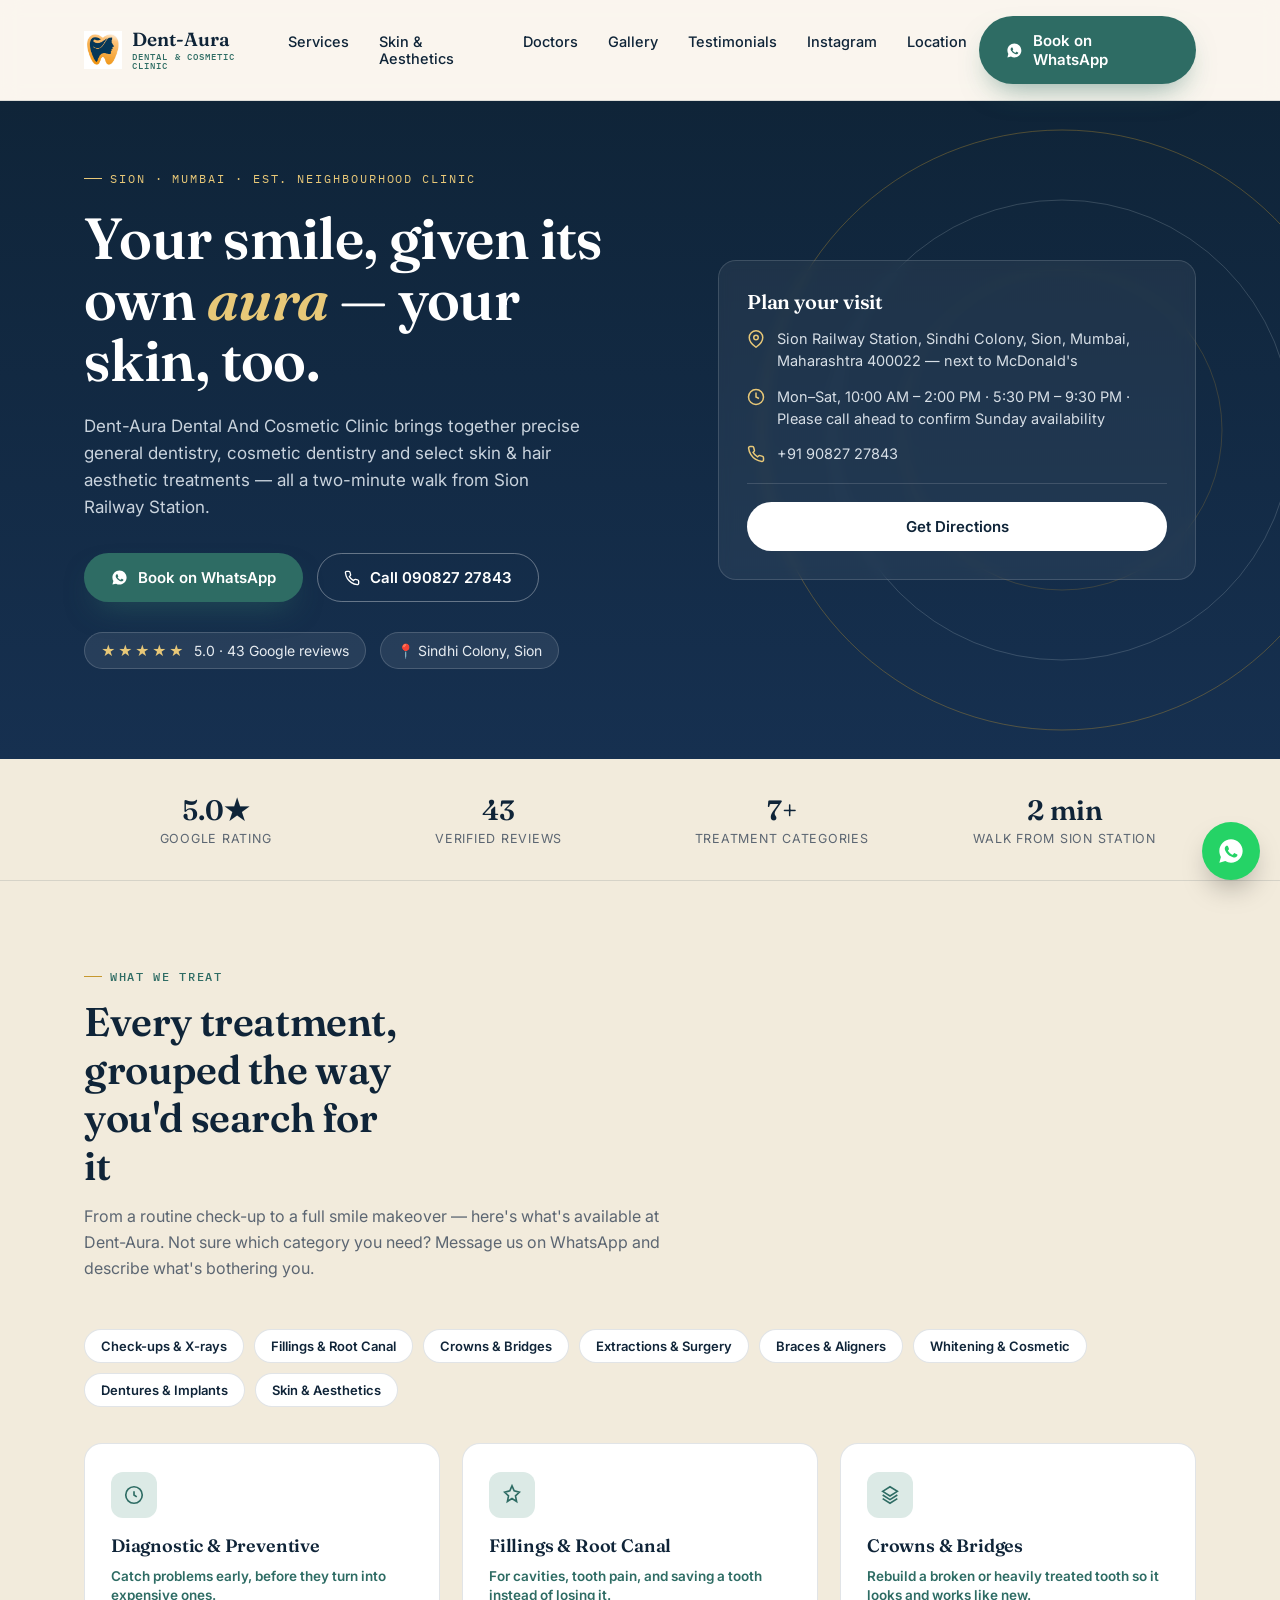
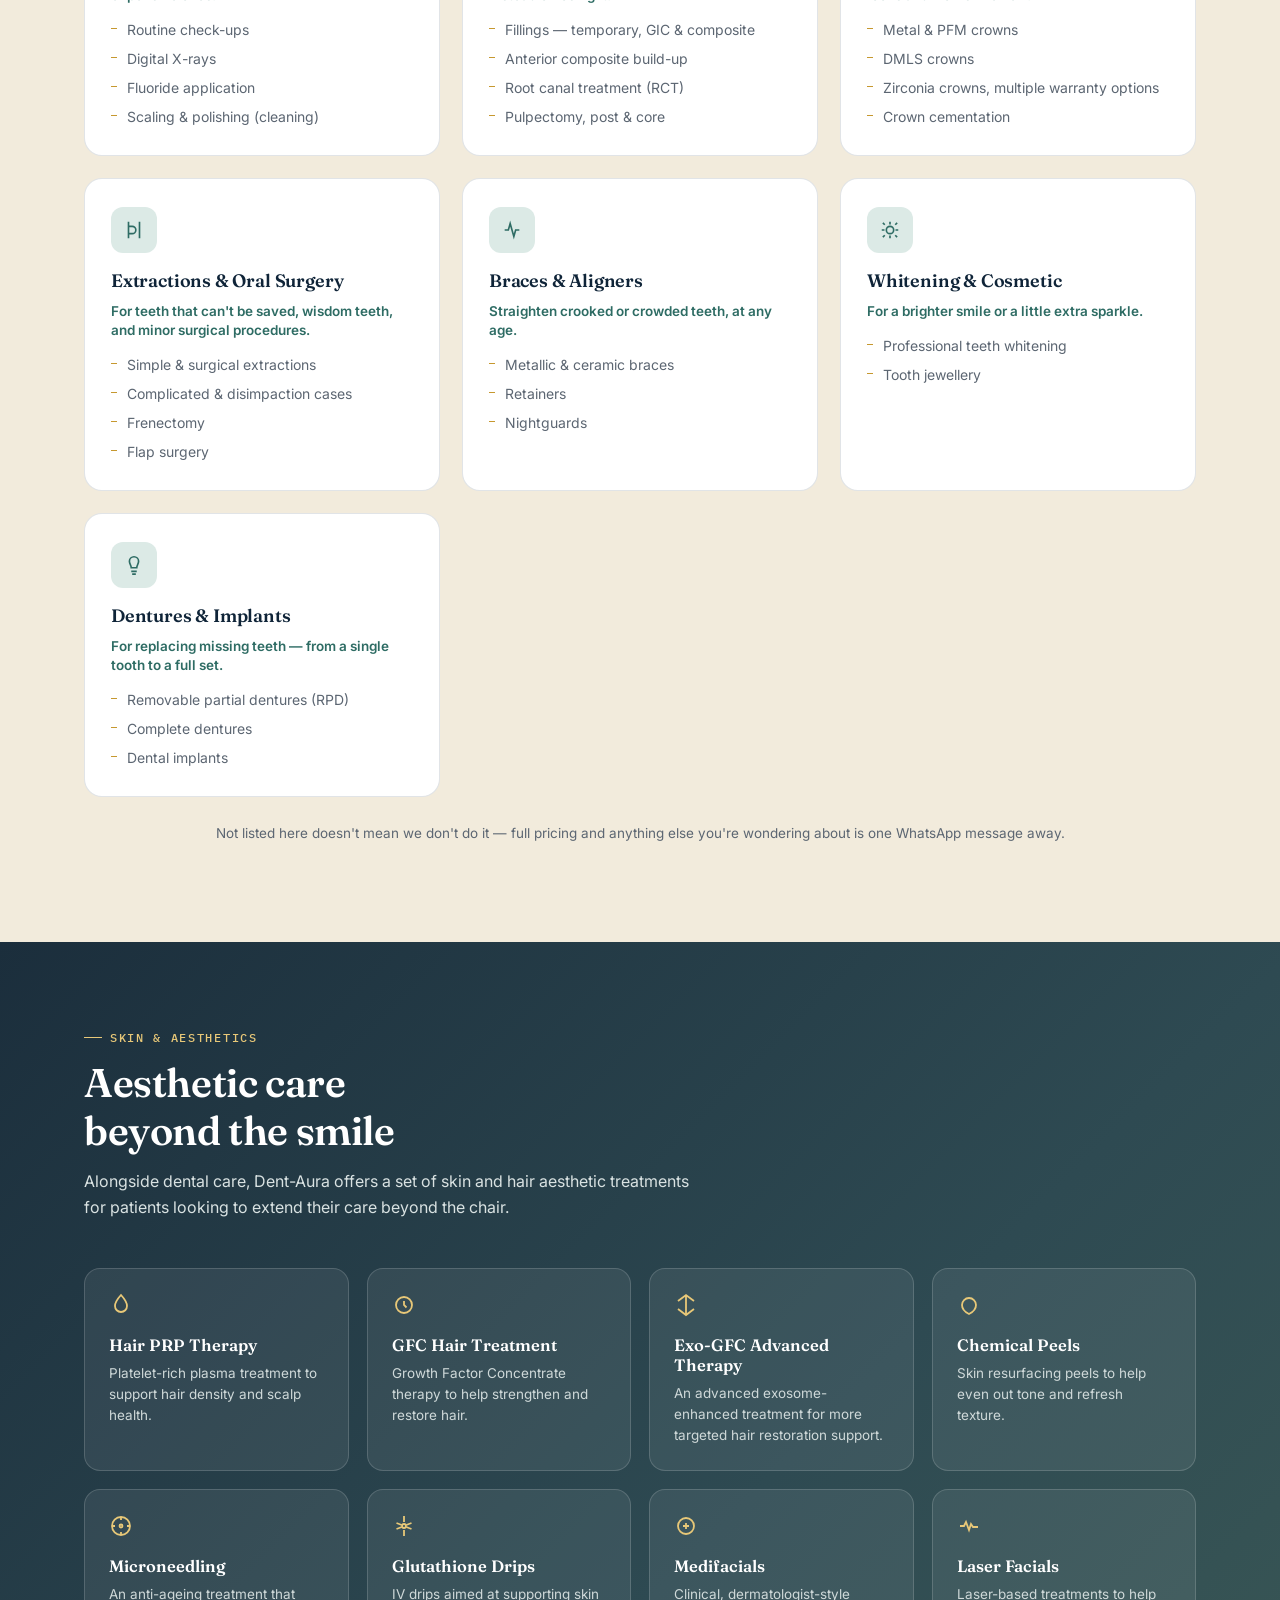
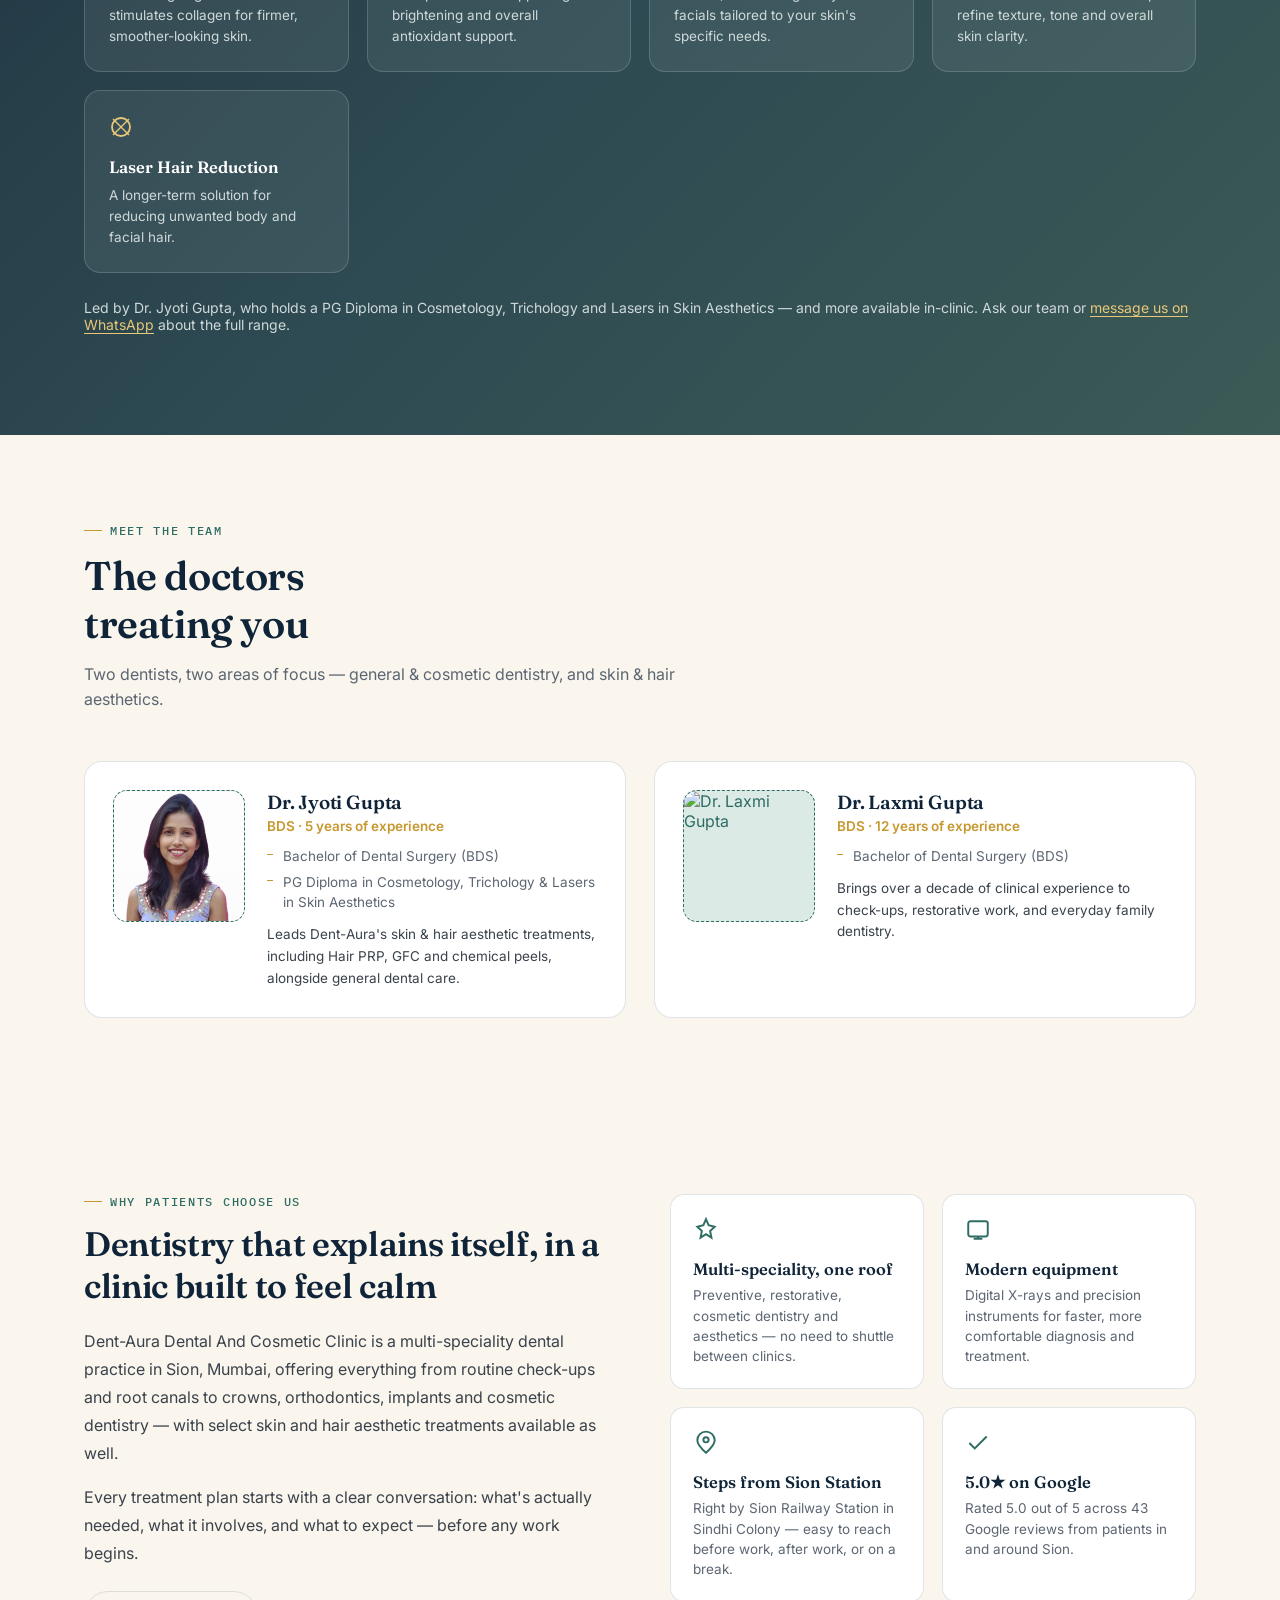
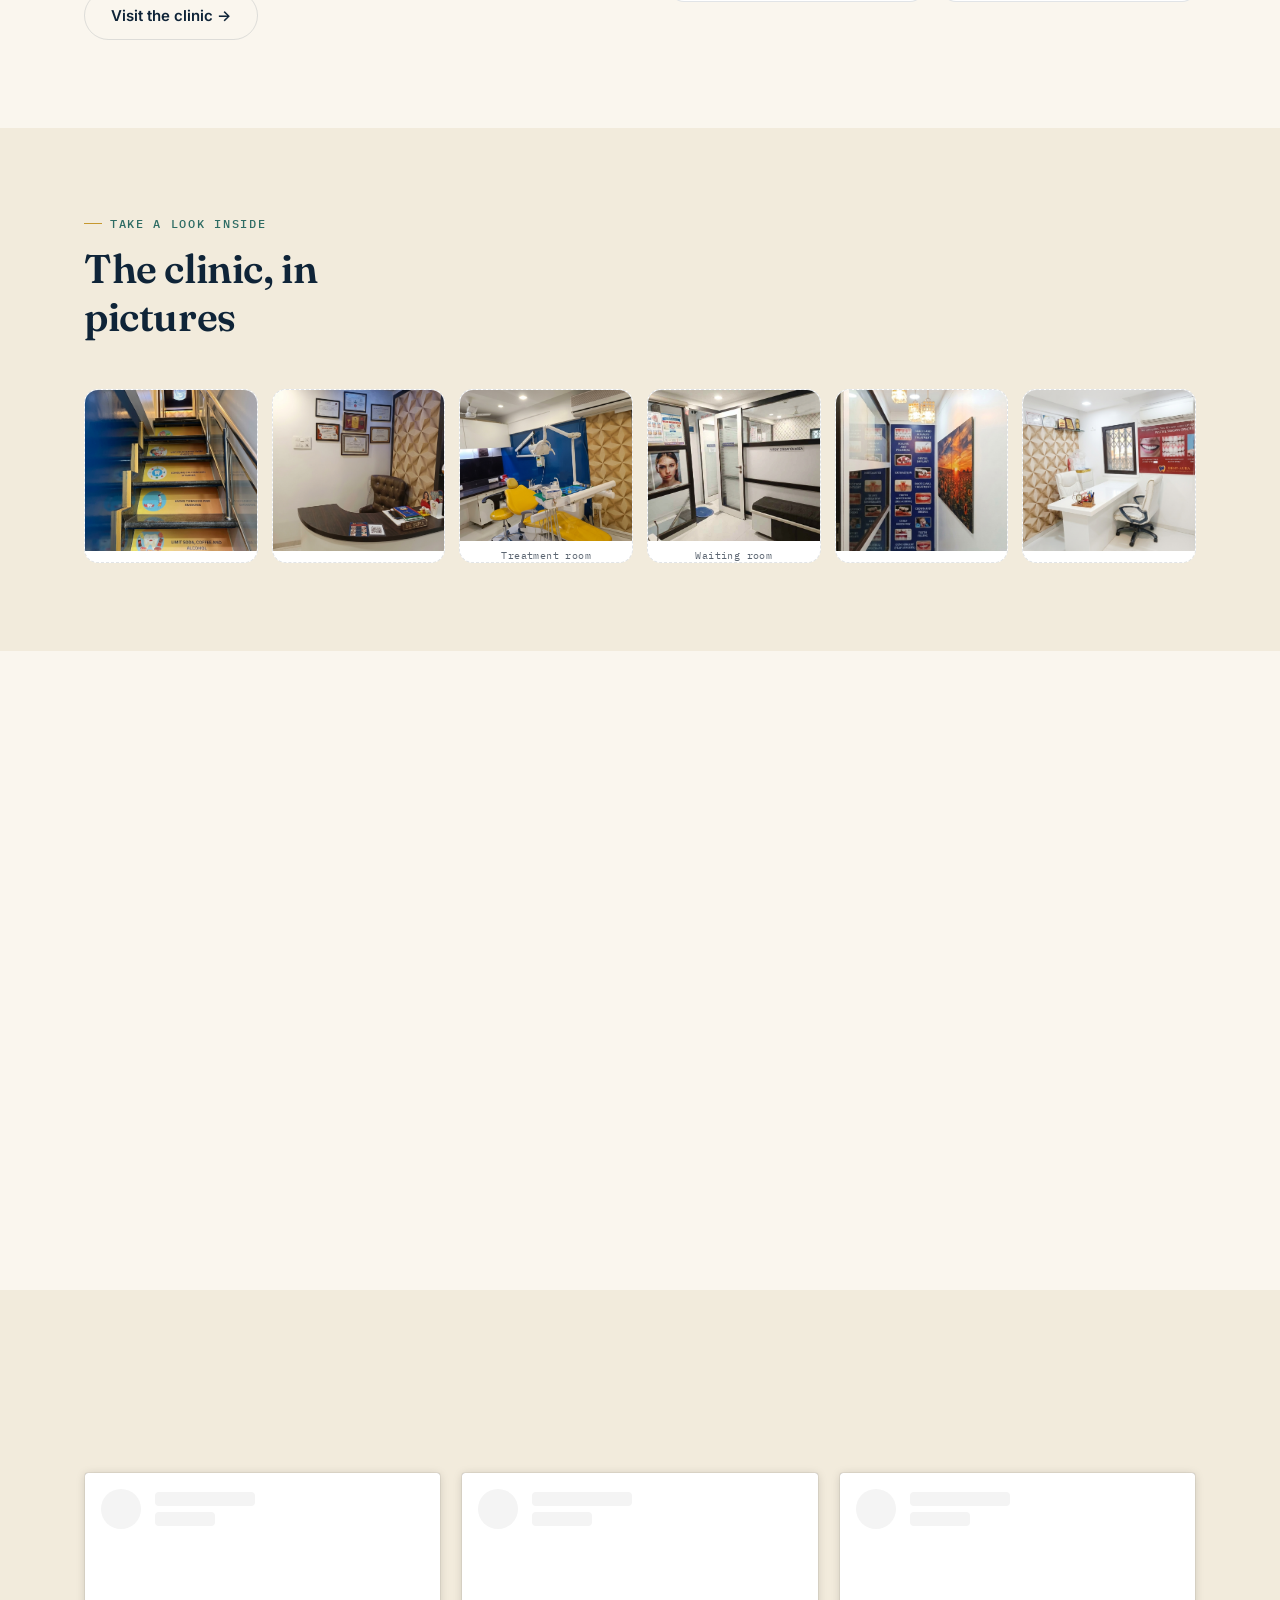
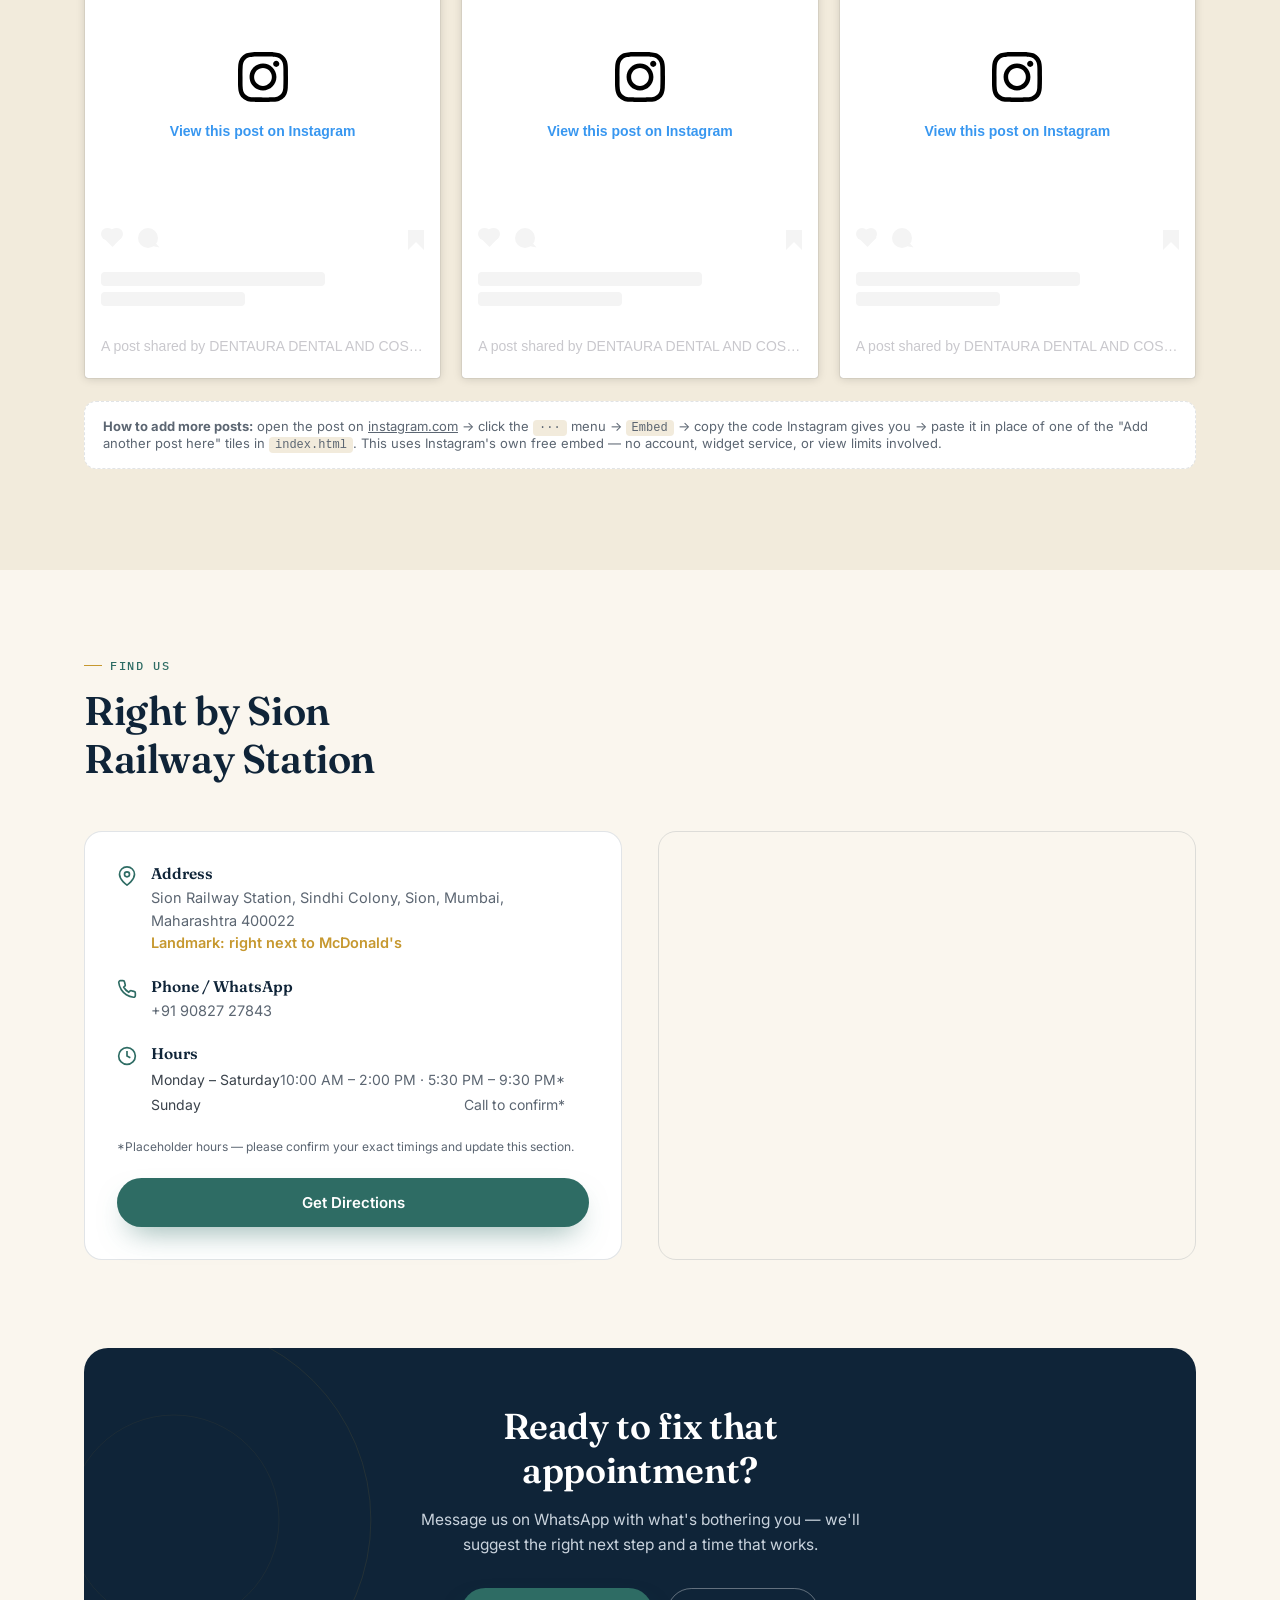
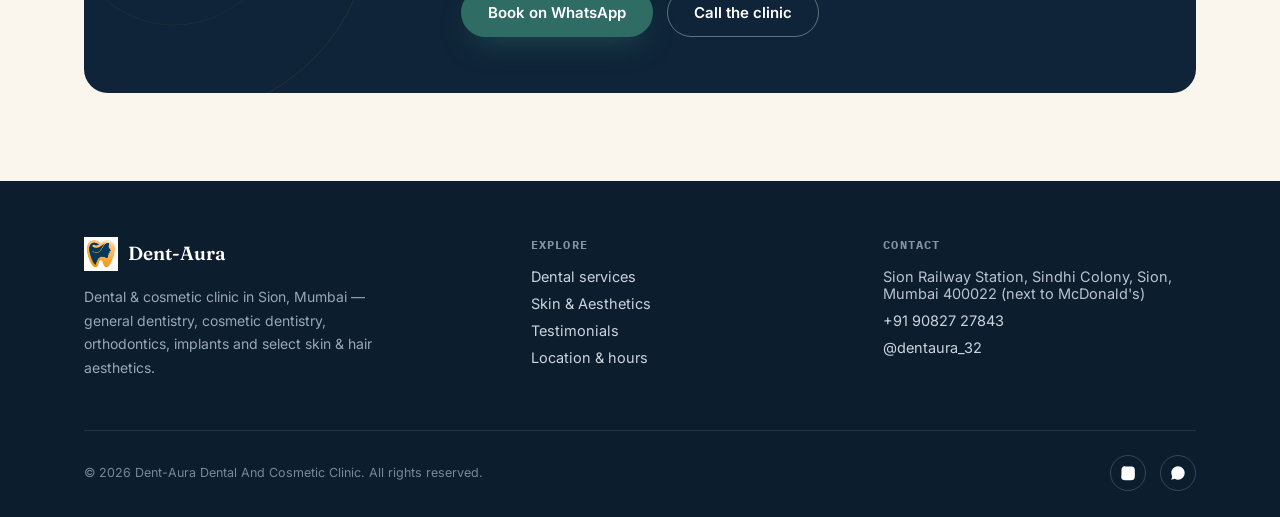
==== commit f422f331: "Updated text" ====
--- a/index.html
+++ b/index.html
@@ -621,7 +621,7 @@
                 age.</p>
               <ul>
                 <li>Metallic &amp; ceramic braces</li>
-                <li>Retainers (per arch)</li>
+                <li>Retainers</li>
                 <li>Nightguards</li>
               </ul>
             </div>
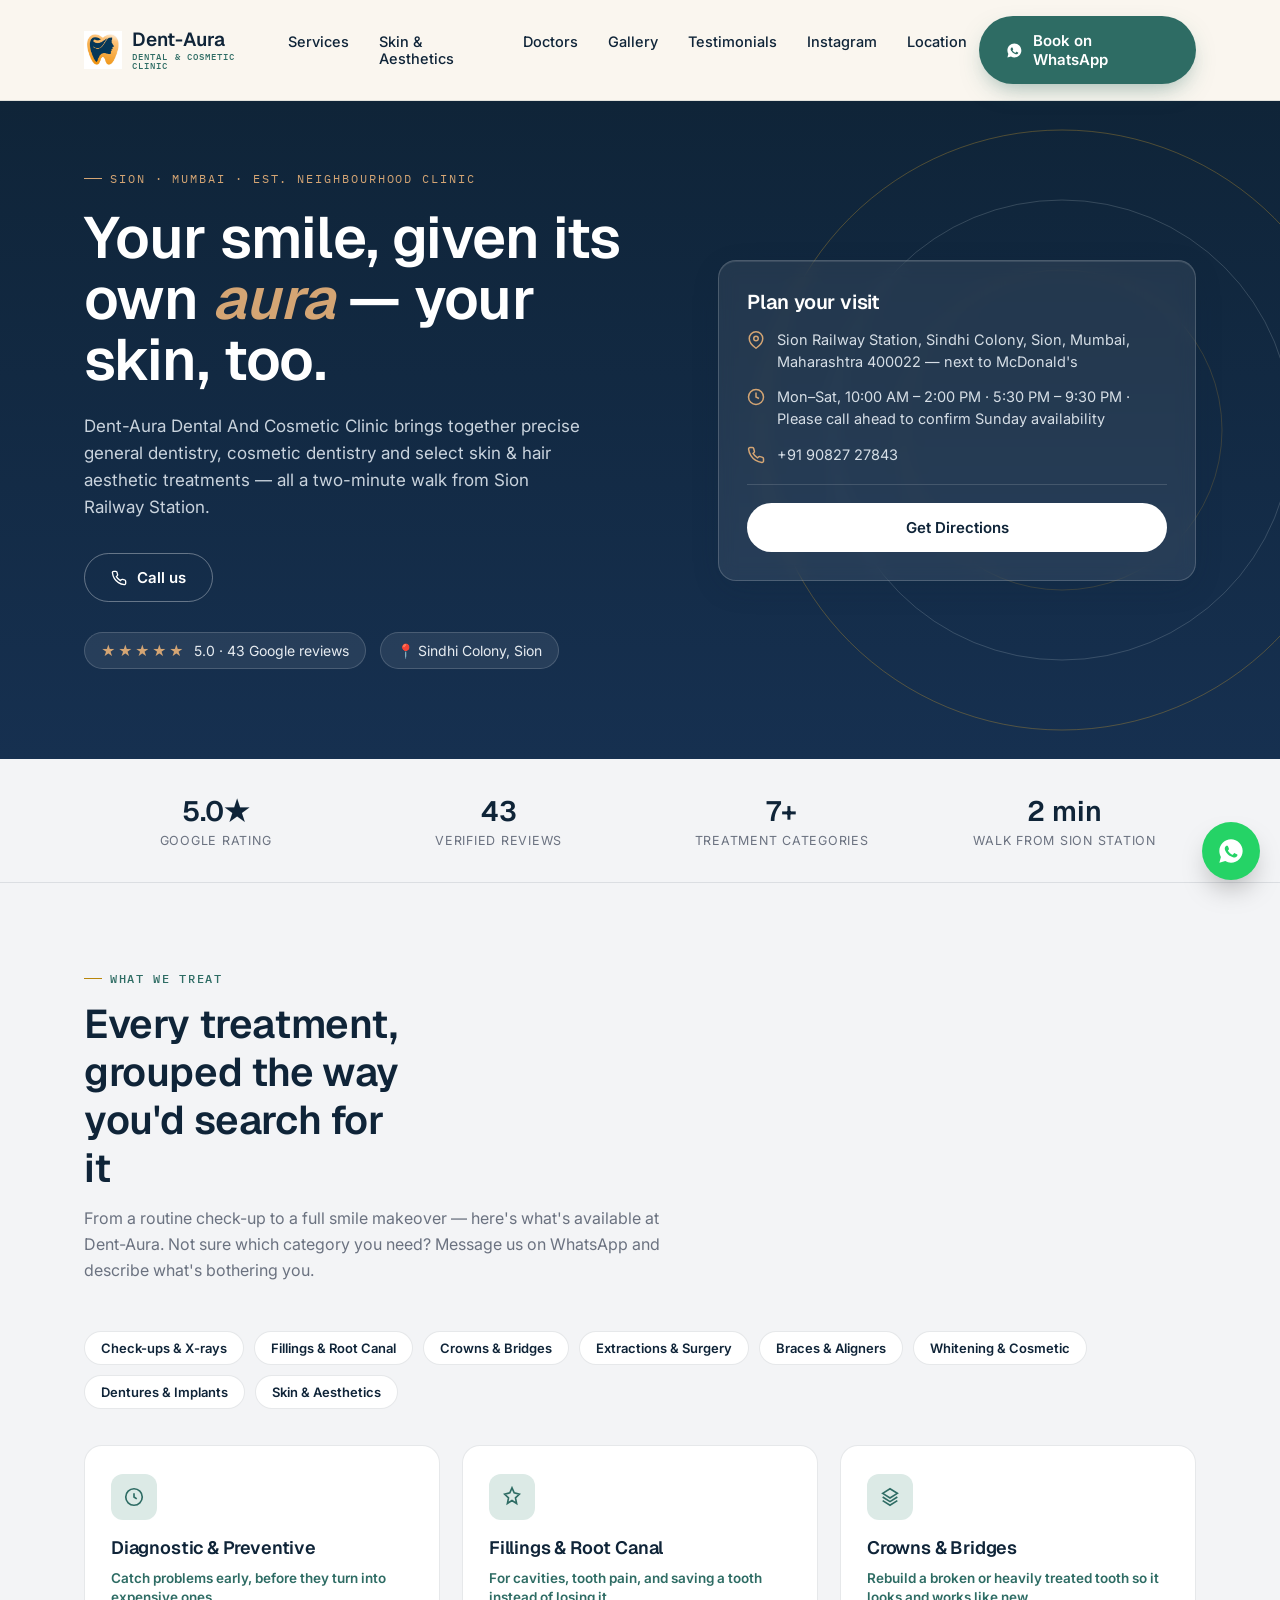
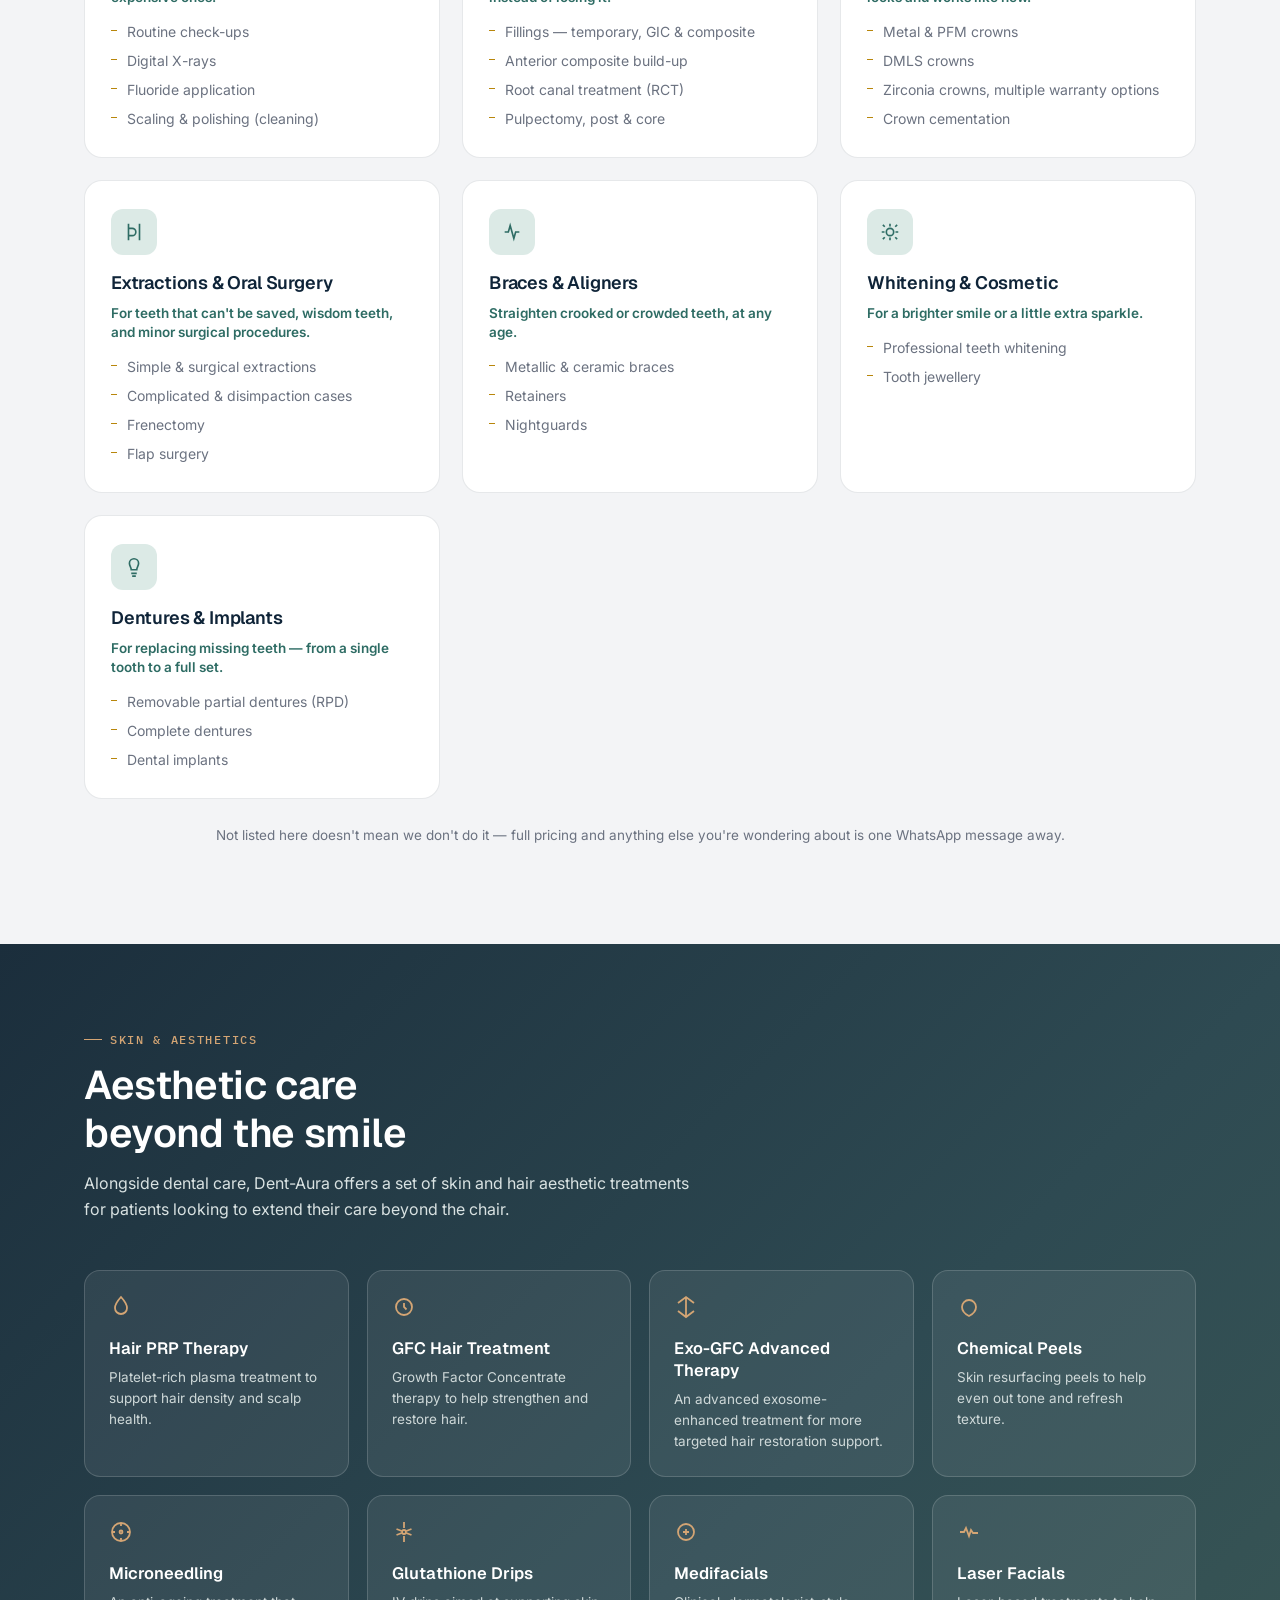
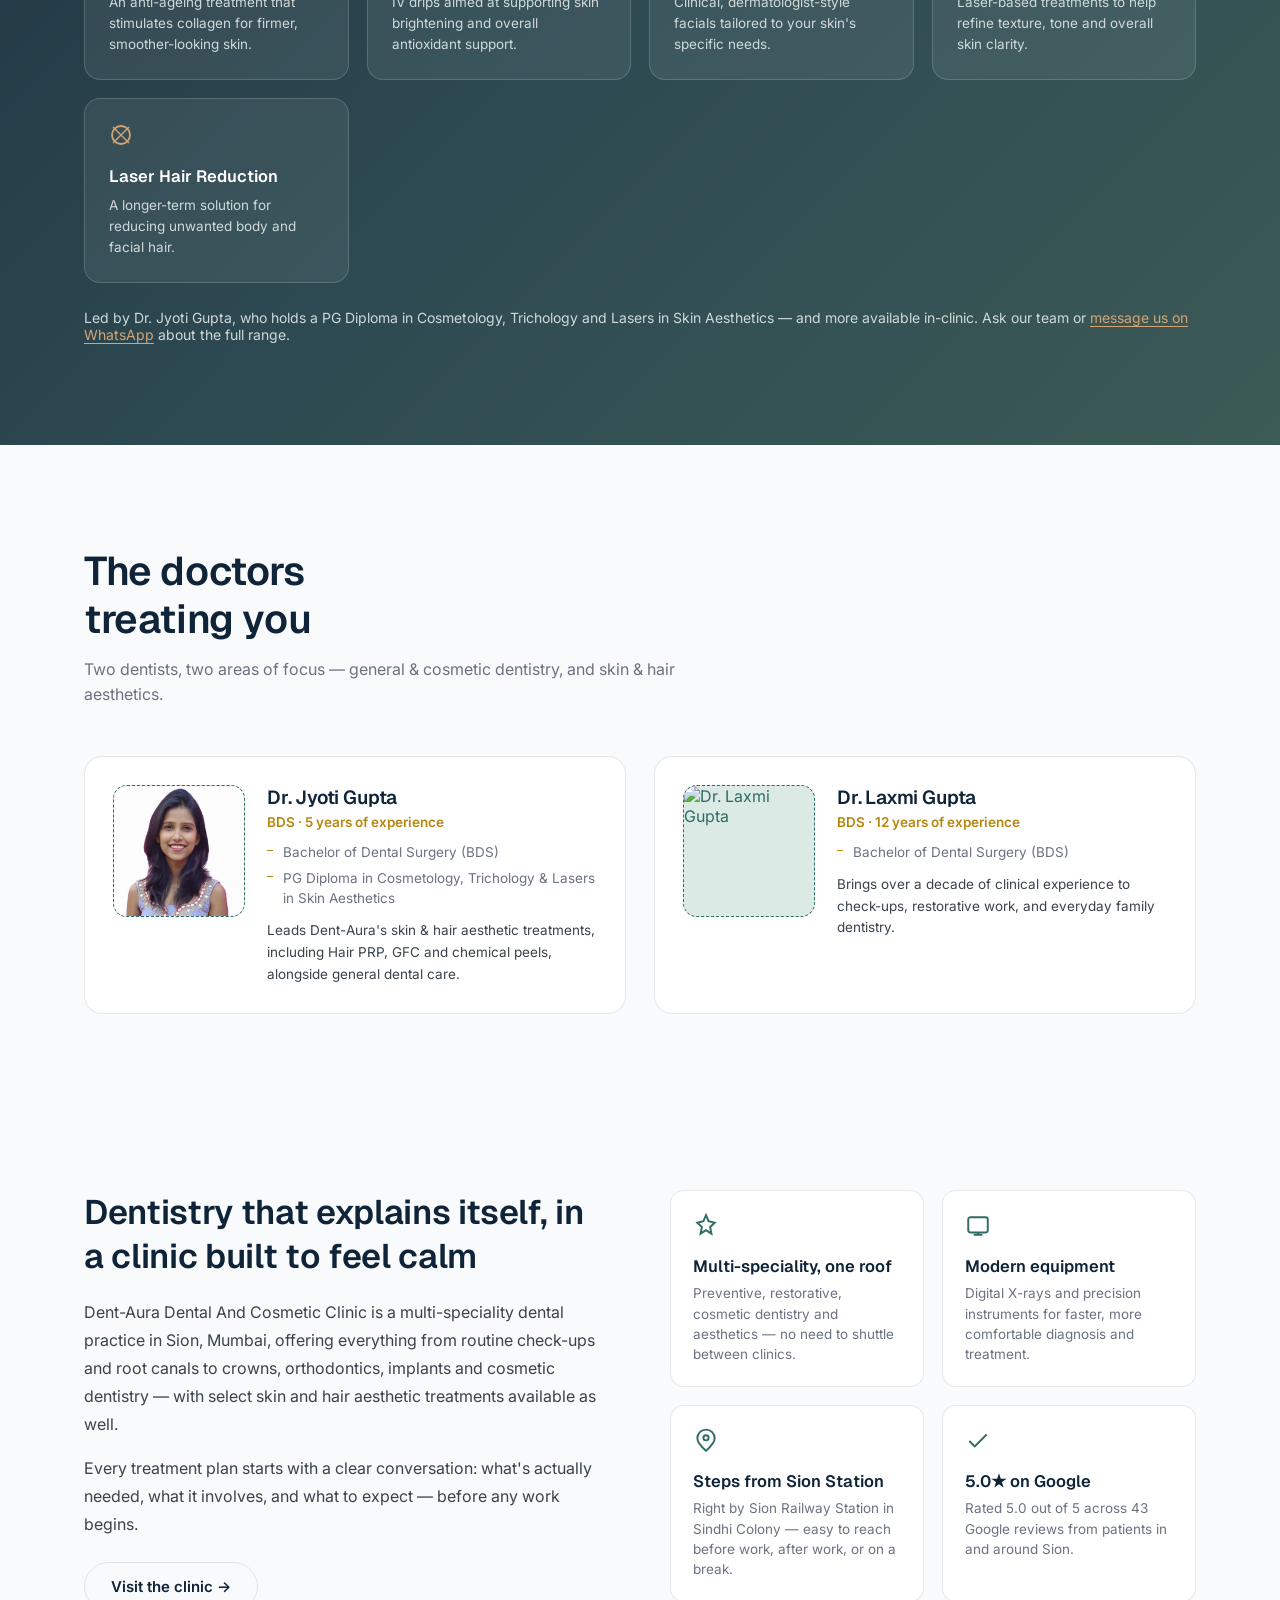
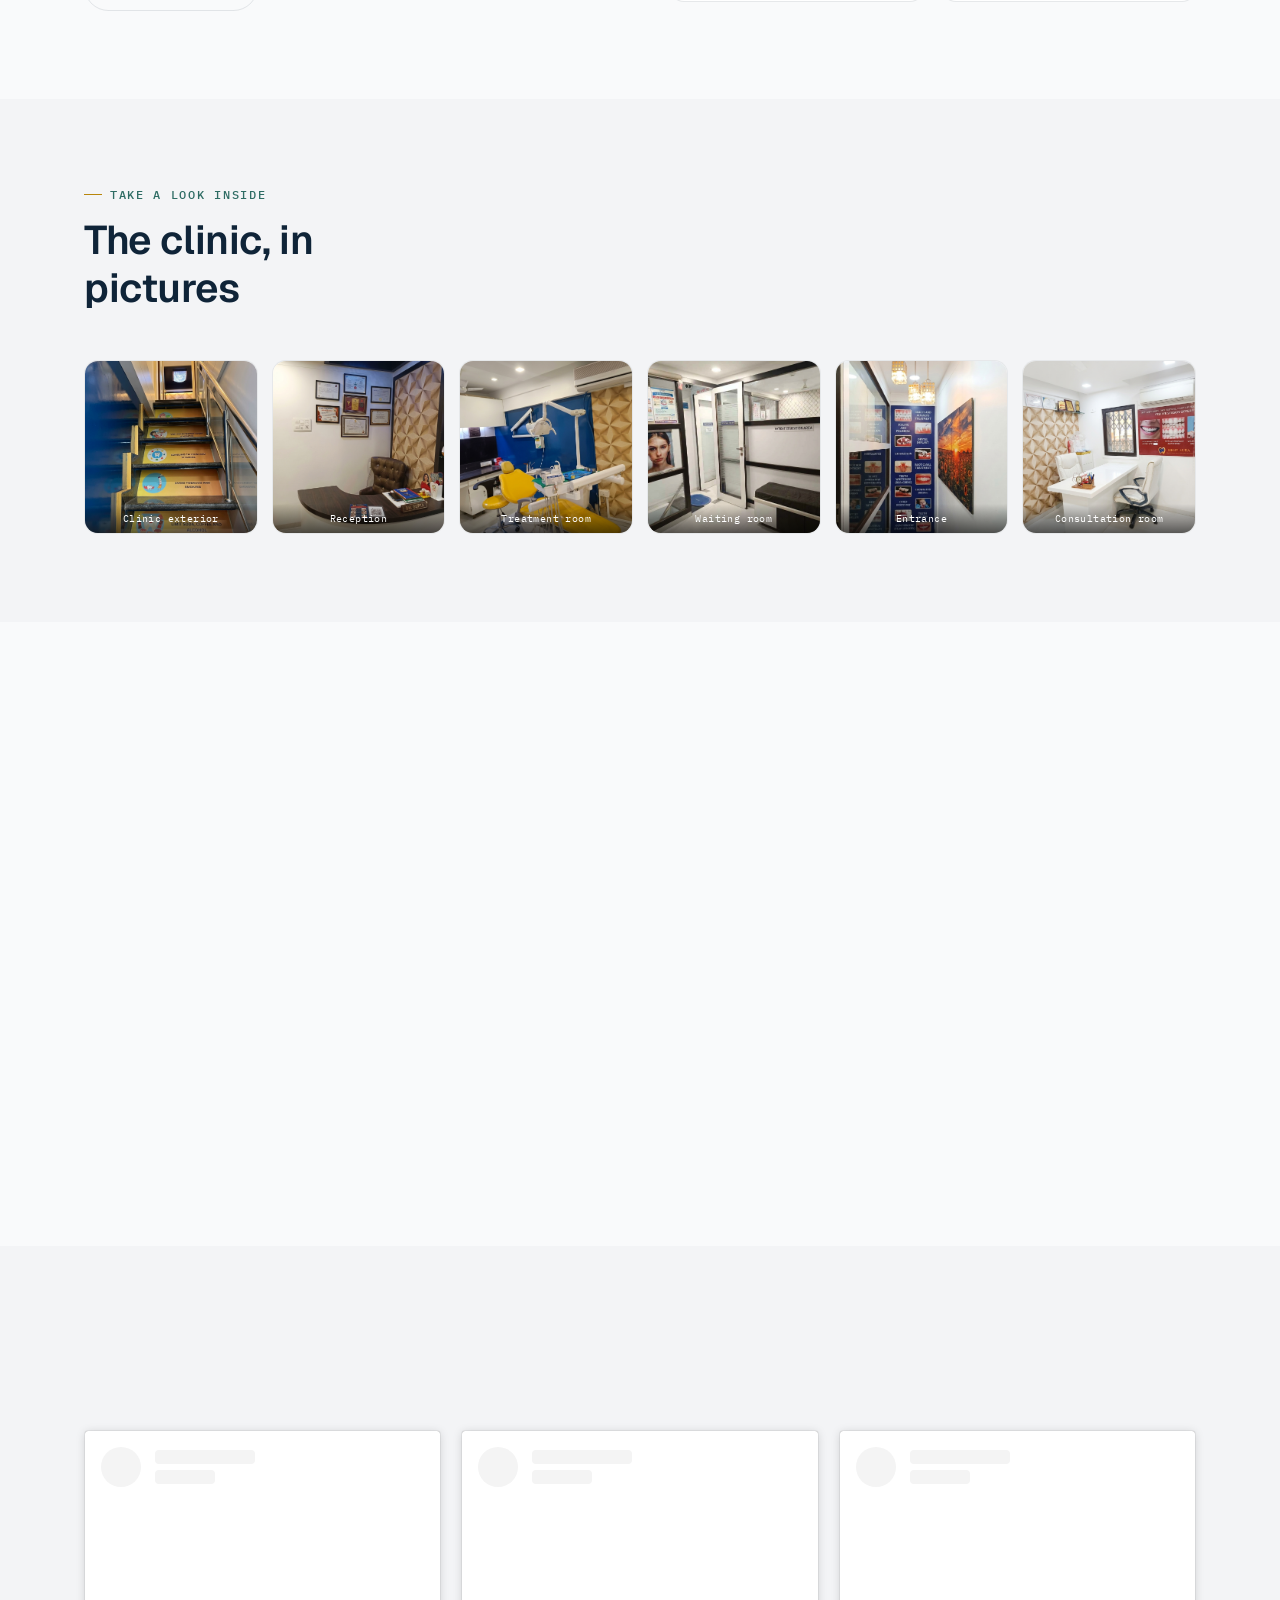
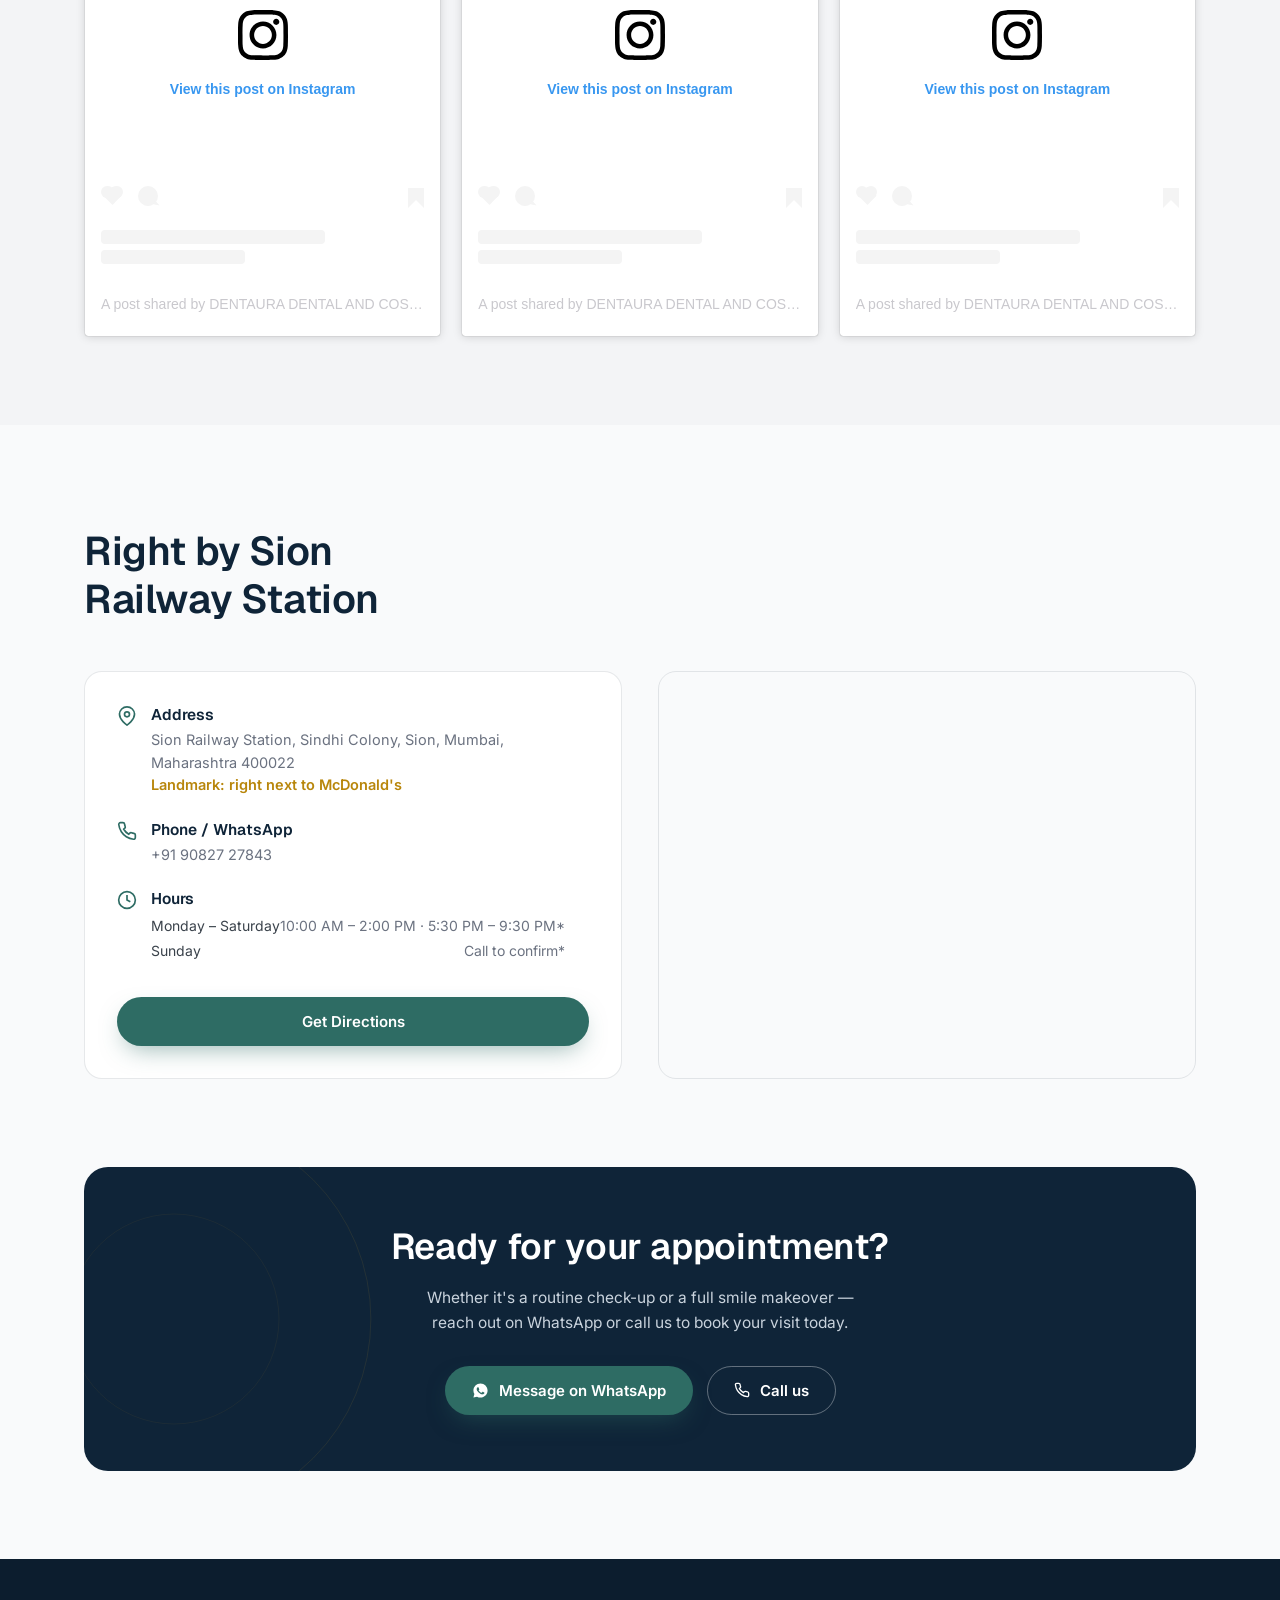
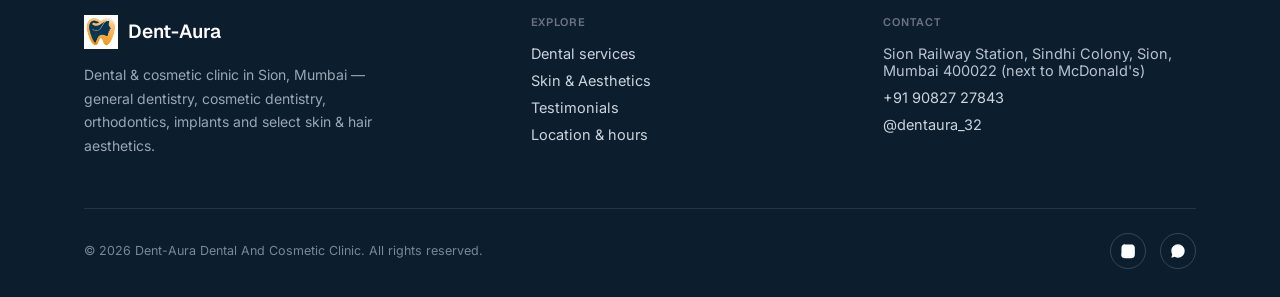
==== commit b26e2a01: "Updated HTML" ====
--- a/index.html
+++ b/index.html
@@ -11,22 +11,22 @@
     <link rel="preconnect" href="https://fonts.googleapis.com">
     <link rel="preconnect" href="https://fonts.gstatic.com" crossorigin>
     <link
-      href="https://fonts.googleapis.com/css2?family=Fraunces:opsz,wght@9..144,400;9..144,500;9..144,600;9..144,700&family=Inter:wght@400;500;600;700&family=IBM+Plex+Mono:wght@500&display=swap"
+      href="https://fonts.googleapis.com/css2?family=Geist:wght@400;500;600;700&family=Inter:wght@400;500;600;700&family=IBM+Plex+Mono:wght@500&display=swap"
       rel="stylesheet">
     <style>
   :root{
     --navy:#0F2438;
     --navy-2:#173350;
-    --gold:#C6982F;
-    --gold-soft:#E8C878;
+    --gold:#B8860B;
+    --gold-soft:#D4A574;
     --teal:#2E6C64;
     --teal-soft:#DCEAE6;
-    --ivory:#FAF6EE;
-    --ivory-2:#F2EBDC;
+    --ivory:#F9FAFB;
+    --ivory-2:#F3F4F6;
     --ink:#1B1F23;
-    --muted:#5C6672;
+    --muted:#6B7280;
     --rose:#C98A6B;
-    --line:rgba(15,36,56,0.12);
+    --line:rgba(15,36,56,0.10);
     --radius:18px;
     --shadow: 0 20px 50px -25px rgba(15,36,56,0.35);
     --maxw:1160px;
@@ -45,7 +45,7 @@
     -webkit-font-smoothing:antialiased;
   }
   h1,h2,h3,.display{
-    font-family:'Fraunces',serif;
+    font-family:'Geist',sans-serif;
     font-weight:600;
     letter-spacing:-0.01em;
     margin:0;
@@ -81,8 +81,8 @@
     transition:transform .18s ease, box-shadow .18s ease, background .18s ease;
   }
   .btn:focus-visible{outline:3px solid var(--gold-soft); outline-offset:2px;}
-  .btn-primary{background:var(--teal);color:#fff;box-shadow:0 14px 30px -12px rgba(46,108,100,0.6);}
-  .btn-primary:hover{transform:translateY(-2px);box-shadow:0 18px 36px -12px rgba(46,108,100,0.7);}
+  .btn-primary{background:var(--teal);color:#fff;box-shadow:0 10px 24px -8px rgba(46,108,100,0.5);}
+  .btn-primary:hover{transform:translateY(-2px);box-shadow:0 14px 32px -8px rgba(46,108,100,0.6);}
   .btn-ghost{background:transparent;color:var(--navy);border-color:var(--line);}
   .btn-ghost:hover{border-color:var(--navy);}
   .btn-light{background:#fff;color:var(--navy);}
@@ -98,7 +98,7 @@
   .nav{position:relative;display:flex;align-items:center;justify-content:space-between;padding:16px 24px;max-width:var(--maxw);margin:0 auto;gap:12px;}
   .brand{display:flex;align-items:center;gap:10px;text-decoration:none;}
   .brand-mark{width:38px;height:38px;flex:none;object-fit:contain;}
-  .brand-word{font-family:'Fraunces',serif;font-weight:600;font-size:19px;color:var(--navy);line-height:1;}
+  .brand-word{font-family:'Geist',sans-serif;font-weight:600;font-size:19px;color:var(--navy);line-height:1;}
   .brand-word span{display:block;font-family:'IBM Plex Mono',monospace;font-size:9px;letter-spacing:.12em;color:var(--teal);font-weight:500;margin-top:3px;}
   .nav-links{display:flex;gap:30px;list-style:none;padding:0;margin:0;font-size:14.5px;font-weight:500;}
   .nav-links a{text-decoration:none;color:var(--navy);position:relative;padding:4px 0;}
@@ -157,11 +157,12 @@
   .stars{color:var(--gold-soft);letter-spacing:2px;}
   .hero-card{
     position:relative;z-index:2;
-    background:rgba(255,255,255,0.06);
-    border:1px solid rgba(255,255,255,0.14);
+    background:rgba(255,255,255,0.08);
+    border:1px solid rgba(255,255,255,0.18);
     border-radius:var(--radius);
     padding:28px;
-    backdrop-filter:blur(6px);
+    backdrop-filter:blur(8px);
+    box-shadow:inset 0 1px 0 rgba(255,255,255,0.1), 0 8px 32px -8px rgba(15,36,56,0.25);
   }
   .hero-card h3{color:#fff;font-size:20px;margin-bottom:14px;}
   .hero-card ul{list-style:none;padding:0;margin:0;display:grid;gap:14px;}
@@ -175,7 +176,7 @@
   .trustbar .wrap{display:grid;grid-template-columns:repeat(4,1fr);gap:20px;padding:34px 24px;}
   @media (max-width:760px){ .trustbar .wrap{grid-template-columns:repeat(2,1fr);} }
   .trust-item{text-align:center;}
-  .trust-item .num{font-family:'Fraunces',serif;font-size:28px;color:var(--navy);font-weight:600;}
+  .trust-item .num{font-family:'Geist',sans-serif;font-size:28px;color:var(--navy);font-weight:600;}
   .trust-item .lbl{font-size:12.5px;color:var(--muted);text-transform:uppercase;letter-spacing:.06em;margin-top:4px;}
 
   /* ---------- SECTION HEADS ---------- */
@@ -188,9 +189,10 @@
   @media (max-width:860px){ .about-grid{grid-template-columns:1fr;gap:36px;} }
   .highlights{display:grid;grid-template-columns:1fr 1fr;gap:18px;}
   @media (max-width:520px){ .highlights{grid-template-columns:1fr;} }
-  .highlight-card{background:#fff;border:1px solid var(--line);border-radius:14px;padding:22px;}
+  .highlight-card{background:#fff;border:1px solid var(--line);border-radius:14px;padding:22px;transition:transform .2s ease, box-shadow .2s ease, border-color .2s ease;}
+  .highlight-card:hover{transform:translateY(-2px);box-shadow:0 6px 20px -6px rgba(46,108,100,0.12);border-color:var(--teal);}
   .highlight-card svg{color:var(--teal);margin-bottom:12px;}
-  .highlight-card h4{font-family:'Fraunces',serif;font-size:16.5px;color:var(--navy);margin:0 0 6px;font-weight:600;}
+  .highlight-card h4{font-family:'Geist',sans-serif;font-size:16.5px;color:var(--navy);margin:0 0 6px;font-weight:600;}
   .highlight-card p{font-size:13.5px;color:var(--muted);margin:0;line-height:1.5;}
   .about-copy p{font-size:16px;line-height:1.75;color:#3A424B;margin:0 0 16px;}
 
@@ -203,7 +205,7 @@
     border:1px solid var(--line);
     transition:transform .2s ease, box-shadow .2s ease, border-color .2s ease;
   }
-  .service-card:hover{transform:translateY(-4px);box-shadow:var(--shadow);border-color:transparent;}
+  .service-card:hover{transform:translateY(-4px);box-shadow:0 12px 32px -8px rgba(15,36,56,0.2);border-color:var(--gold);}
   .service-icon{
     width:46px;height:46px;border-radius:12px;
     background:var(--teal-soft);color:var(--teal);
@@ -229,7 +231,9 @@
   .doctor-card{
     background:#fff;border:1px solid var(--line);border-radius:var(--radius);
     padding:28px;display:flex;gap:22px;
-  }
+    transition:transform .2s ease, box-shadow .2s ease, border-color .2s ease;
+  }
+  .doctor-card:hover{transform:translateY(-2px);box-shadow:0 8px 24px -6px rgba(15,36,56,0.12);border-color:var(--gold);}
   @media (max-width:560px){ .doctor-card{flex-direction:column;} }
   .doctor-photo{
     flex:none;width:132px;height:132px;border-radius:14px;
@@ -238,7 +242,7 @@
     border:1px dashed var(--teal);
   }
   .doctor-photo span{font-family:'IBM Plex Mono',monospace;font-size:9.5px;letter-spacing:.04em;text-align:center;color:var(--teal);opacity:0.85;}
-  .doctor-info h3{font-size:19px;margin-bottom:4px;}
+  .doctor-info h3{font-family:'Geist',sans-serif;font-size:19px;margin-bottom:4px;}
   .doctor-role{font-size:13.5px;color:var(--gold);font-weight:600;margin:0 0 12px;}
   .doctor-creds{list-style:none;margin:0 0 12px;padding:0;display:grid;gap:6px;}
   .doctor-creds li{font-size:13.5px;color:var(--muted);padding-left:16px;position:relative;line-height:1.5;}
@@ -251,12 +255,14 @@
   @media (max-width:520px){ .gallery-grid{grid-template-columns:repeat(2,1fr);} }
   .gallery-tile{
     aspect-ratio:1/1;border-radius:14px;
-    background:#fff;border:1px dashed var(--line);
-    display:flex;flex-direction:column;align-items:center;justify-content:center;gap:8px;
-    color:var(--muted);transition:border-color .18s ease, color .18s ease;
-  }
-  .gallery-tile:hover{border-color:var(--teal);color:var(--teal);}
-  .gallery-tile span{font-family:'IBM Plex Mono',monospace;font-size:10px;letter-spacing:.04em;text-align:center;padding:0 6px;}
+    background:#fff;border:1px solid var(--line);
+    display:flex;flex-direction:column;align-items:center;justify-content:flex-end;gap:0;
+    color:var(--muted);transition:border-color .18s ease, color .18s ease, transform .18s ease, box-shadow .18s ease;
+    position:relative;overflow:hidden;
+  }
+  .gallery-tile:hover{border-color:var(--teal);color:var(--teal);transform:translateY(-2px);box-shadow:0 6px 20px -6px rgba(46,108,100,0.15);}
+  .gallery-tile img{width:100%;height:100%;object-fit:cover;object-position:center;display:block;position:absolute;inset:0;}
+  .gallery-tile span{font-family:'IBM Plex Mono',monospace;font-size:10px;letter-spacing:.04em;text-align:center;padding:8px 6px;background:linear-gradient(to top, rgba(0,0,0,0.6), transparent);color:#fff;position:relative;z-index:2;width:100%;}
   .gallery-note{margin-top:22px;font-size:13px;color:var(--muted);text-align:center;}
   .gallery-note code{background:#fff;padding:1px 6px;border-radius:4px;font-size:12px;border:1px solid var(--line);}
 
@@ -276,9 +282,11 @@
     background:rgba(255,255,255,0.07);
     border:1px solid rgba(255,255,255,0.16);
     border-radius:16px;padding:24px;
-  }
+    transition:transform .2s ease, border-color .2s ease;
+  }
+  .skin-card:hover{transform:translateY(-2px);border-color:rgba(255,255,255,0.24);}
   .skin-card svg{color:var(--gold-soft);margin-bottom:14px;}
-  .skin-card h4{font-family:'Fraunces',serif;font-size:16.5px;font-weight:600;margin:0 0 8px;}
+  .skin-card h4{font-family:'Geist',sans-serif;font-size:16.5px;font-weight:600;margin:0 0 8px;}
   .skin-card p{font-size:13.5px;color:#CFD9D9;line-height:1.55;margin:0;}
   .skin-more{margin-top:26px;font-size:14px;color:#CFD9D9;}
   .skin-more a{color:var(--gold-soft);text-decoration:underline;text-underline-offset:3px;}
@@ -294,7 +302,9 @@
     scroll-snap-align:start;flex:0 0 320px;
     background:#fff;border:1px solid var(--line);border-radius:var(--radius);
     padding:26px;display:flex;flex-direction:column;gap:16px;
-  }
+    transition:transform .2s ease, box-shadow .2s ease, border-color .2s ease;
+  }
+  .testi-card:hover{transform:translateY(-2px);box-shadow:0 8px 24px -6px rgba(15,36,56,0.12);border-color:var(--teal);}
   @media (max-width:400px){
     .testi-card{flex-basis:82vw;}
   }
@@ -305,7 +315,8 @@
 
   /* ---------- INSTAGRAM ---------- */
   .insta-head-row{display:flex;justify-content:space-between;align-items:flex-end;gap:20px;flex-wrap:wrap;margin-bottom:36px;}
-  .insta-grid{display:flex;flex-wrap:nowrap;gap:20px;align-items:flex-start;justify-content:center;}
+  .insta-grid{display:grid;grid-template-columns:repeat(auto-fit,minmax(300px,1fr));gap:20px;align-items:start;}
+  @media (max-width:900px){.insta-grid{grid-template-columns:1fr;}}
   .insta-embed{flex:1 1 auto;max-width:none;display:flex;justify-content:center;min-width:0;}
   .insta-embed iframe{border-radius:12px !important;}
   .insta-tile{
@@ -333,7 +344,7 @@
   .loc-card{background:#fff;border:1px solid var(--line);border-radius:var(--radius);padding:32px;}
   .loc-row{display:flex;gap:14px;margin-bottom:22px;align-items:flex-start;}
   .loc-row svg{flex:none;color:var(--teal);margin-top:2px;}
-  .loc-row h4{font-family:'Fraunces',serif;font-size:15.5px;color:var(--navy);margin:0 0 4px;font-weight:600;}
+  .loc-row h4{font-family:'Geist',sans-serif;font-size:15.5px;color:var(--navy);margin:0 0 4px;font-weight:600;}
   .loc-row p{font-size:14.5px;color:var(--muted);margin:0;line-height:1.55;}
   .hours-table{width:100%;border-collapse:collapse;margin-top:4px;}
   .hours-table td{padding:4px 0;font-size:14px;color:#3A424B;}
@@ -361,7 +372,7 @@
   @media (max-width:760px){ .foot-grid{grid-template-columns:1fr;gap:28px;} }
   .foot-brand{display:flex;align-items:center;gap:10px;margin-bottom:14px;}
   .foot-brand .brand-word{color:#fff;}
-  footer h5{font-family:'IBM Plex Mono',monospace;font-size:12px;letter-spacing:.1em;text-transform:uppercase;color:#8393A3;margin:0 0 16px;}
+  footer h5{font-family:'Geist',sans-serif;font-size:11px;font-weight:600;letter-spacing:.08em;text-transform:uppercase;color:#6B7280;margin:0 0 16px;}
   footer ul{list-style:none;padding:0;margin:0;display:grid;gap:10px;font-size:14.5px;}
   footer a{text-decoration:none;color:#CBD4DD;}
   footer a:hover{color:var(--gold-soft);}
@@ -450,21 +461,13 @@
               &amp; hair aesthetic treatments — all a two-minute walk from Sion
               Railway Station.</p>
             <div class="hero-ctas">
-              <a class="btn btn-primary"
-                href="https://wa.me/919082727843?text=Hi%20Dent-Aura%2C%20I%27d%20like%20to%20book%20an%20appointment."
-                target="_blank" rel="noopener">
-                <svg width="17" height="17" viewBox="0 0 24 24"
-                  fill="currentColor"><path
-                    d="M12 2C6.48 2 2 6.48 2 12c0 1.85.5 3.58 1.35 5.07L2 22l5.1-1.33A9.94 9.94 0 0012 22c5.52 0 10-4.48 10-10S17.52 2 12 2zm5.2 14.2c-.22.62-1.3 1.2-1.8 1.27-.46.07-1.03.1-1.66-.1-.38-.12-.87-.28-1.5-.56-2.64-1.14-4.36-3.8-4.5-3.98-.13-.18-1.08-1.44-1.08-2.75 0-1.3.68-1.94.92-2.2.24-.27.53-.33.7-.33h.5c.16 0 .38-.06.6.46.22.53.75 1.83.82 1.96.07.13.11.29.02.47-.09.18-.13.29-.26.44-.13.16-.28.35-.4.47-.13.13-.27.27-.12.53.16.27.7 1.16 1.51 1.88 1.04.93 1.92 1.22 2.19 1.36.27.13.42.11.58-.07.16-.18.68-.79.86-1.06.18-.27.36-.22.6-.13.24.09 1.53.72 1.79.85.27.13.45.2.51.31.07.13.07.71-.15 1.33z" /></svg>
-                Book on WhatsApp
-              </a>
               <a class="btn btn-ghost"
                 style="color:#fff;border-color:rgba(255,255,255,0.35);"
                 href="tel:+919082727843">
                 <svg width="16" height="16" viewBox="0 0 24 24" fill="none"
                   stroke="currentColor" stroke-width="2"><path
                     d="M22 16.92v3a2 2 0 01-2.18 2 19.79 19.79 0 01-8.63-3.07 19.5 19.5 0 01-6-6 19.79 19.79 0 01-3.07-8.67A2 2 0 014.11 2h3a2 2 0 012 1.72c.127.96.361 1.903.7 2.81a2 2 0 01-.45 2.11L8.09 9.91a16 16 0 006 6l1.27-1.27a2 2 0 012.11-.45c.907.339 1.85.573 2.81.7A2 2 0 0122 16.92z" /></svg>
-                Call 090827 27843
+                Call us
               </a>
             </div>
             <div class="rating-strip">
@@ -765,7 +768,6 @@
       <section id="doctors">
         <div class="wrap">
           <div class="section-head">
-            <div class="eyebrow reveal">Meet the team</div>
             <h2 class="reveal">The doctors treating you</h2>
             <p class="reveal">Two dentists, two areas of focus — general &amp;
               cosmetic dentistry, and skin &amp; hair aesthetics.</p>
@@ -820,9 +822,8 @@
       <section id="about">
         <div class="wrap about-grid">
           <div>
-            <div class="eyebrow reveal">Why patients choose us</div>
             <h2 class="reveal"
-              style="font-size:clamp(26px,3vw,34px);margin-top:14px;">Dentistry
+              style="font-size:clamp(26px,3vw,34px);">Dentistry
               that explains itself, in a clinic built to feel calm</h2>
             <div class="about-copy reveal" style="margin-top:20px;">
               <p>Dent-Aura Dental And Cosmetic Clinic is a multi-speciality
@@ -928,7 +929,6 @@
       <section id="testimonials">
         <div class="wrap">
           <div class="section-head">
-            <div class="eyebrow reveal">Patient testimonials</div>
             <h2 class="reveal">What patients say after visiting</h2>
             <p class="reveal">A few notes from our Google reviews. Swap these
               for your latest quotes any time — see the note in the site
@@ -1012,15 +1012,6 @@
             </div>
           </div>
 
-          <p class="insta-embed-note">
-            <strong>How to add more posts:</strong> open the post on <a
-              href="https://www.instagram.com/dentaura_32/" target="_blank"
-              rel="noopener">instagram.com</a> → click the <code>···</code> menu
-            → <code>Embed</code> → copy the code Instagram gives you → paste it
-            in place of one of the "Add another post here" tiles in
-            <code>index.html</code>. This uses Instagram's own free embed — no
-            account, widget service, or view limits involved.
-          </p>
         </div>
       </section>
 
@@ -1028,7 +1019,6 @@
       <section id="location">
         <div class="wrap">
           <div class="section-head">
-            <div class="eyebrow reveal">Find us</div>
             <h2 class="reveal">Right by Sion Railway Station</h2>
           </div>
           <div class="loc-grid">
@@ -1062,10 +1052,6 @@
                   </table>
                 </div>
               </div>
-              <p
-                style="font-size:12px;color:var(--muted);margin-top:8px;">*Placeholder
-                hours — please confirm your exact timings and update this
-                section.</p>
               <a class="btn btn-primary"
                 style="width:100%;justify-content:center;margin-top:12px;"
                 href="https://www.google.com/maps/search/?api=1&query=Dent-Aura+Dental+And+Cosmetic+Clinic+Sion+Mumbai"
@@ -1093,16 +1079,25 @@
               <g class="aura-rotate-rev"><circle class="ring3" cx="320" cy="320"
                   r="160" /></g>
             </svg>
-            <h2>Ready to fix that appointment?</h2>
-            <p>Message us on WhatsApp with what's bothering you — we'll suggest
-              the right next step and a time that works.</p>
+            <h2>Ready for your appointment?</h2>
+            <p>Whether it's a routine check-up or a full smile makeover — reach out on WhatsApp or call us to book your visit today.</p>
             <div class="cta-actions">
               <a class="btn btn-primary"
                 href="https://wa.me/919082727843?text=Hi%20Dent-Aura%2C%20I%27d%20like%20to%20book%20an%20appointment."
-                target="_blank" rel="noopener">Book on WhatsApp</a>
+                target="_blank" rel="noopener">
+                <svg width="17" height="17" viewBox="0 0 24 24"
+                  fill="currentColor"><path
+                    d="M12 2C6.48 2 2 6.48 2 12c0 1.85.5 3.58 1.35 5.07L2 22l5.1-1.33A9.94 9.94 0 0012 22c5.52 0 10-4.48 10-10S17.52 2 12 2zm5.2 14.2c-.22.62-1.3 1.2-1.8 1.27-.46.07-1.03.1-1.66-.1-.38-.12-.87-.28-1.5-.56-2.64-1.14-4.36-3.8-4.5-3.98-.13-.18-1.08-1.44-1.08-2.75 0-1.3.68-1.94.92-2.2.24-.27.53-.33.7-.33h.5c.16 0 .38-.06.6.46.22.53.75 1.83.82 1.96.07.13.11.29.02.47-.09.18-.13.29-.26.44-.13.16-.28.35-.4.47-.13.13-.27.27-.12.53.16.27.7 1.16 1.51 1.88 1.04.93 1.92 1.22 2.19 1.36.27.13.42.11.58-.07.16-.18.68-.79.86-1.06.18-.27.36-.22.6-.13.24.09 1.53.72 1.79.85.27.13.45.2.51.31.07.13.07.71-.15 1.33z" /></svg>
+                Message on WhatsApp
+              </a>
               <a class="btn btn-ghost"
                 style="color:#fff;border-color:rgba(255,255,255,0.35);"
-                href="tel:+919082727843">Call the clinic</a>
+                href="tel:+919082727843">
+                <svg width="16" height="16" viewBox="0 0 24 24" fill="none"
+                  stroke="currentColor" stroke-width="2"><path
+                    d="M22 16.92v3a2 2 0 01-2.18 2 19.79 19.79 0 01-8.63-3.07 19.5 19.5 0 01-6-6 19.79 19.79 0 01-3.07-8.67A2 2 0 014.11 2h3a2 2 0 012 1.72c.127.96.361 1.903.7 2.81a2 2 0 01-.45 2.11L8.09 9.91a16 16 0 006 6l1.27-1.27a2 2 0 012.11-.45c.907.339 1.85.573 2.81.7A2 2 0 0122 16.92z" /></svg>
+                Call us
+              </a>
             </div>
           </div>
         </div>
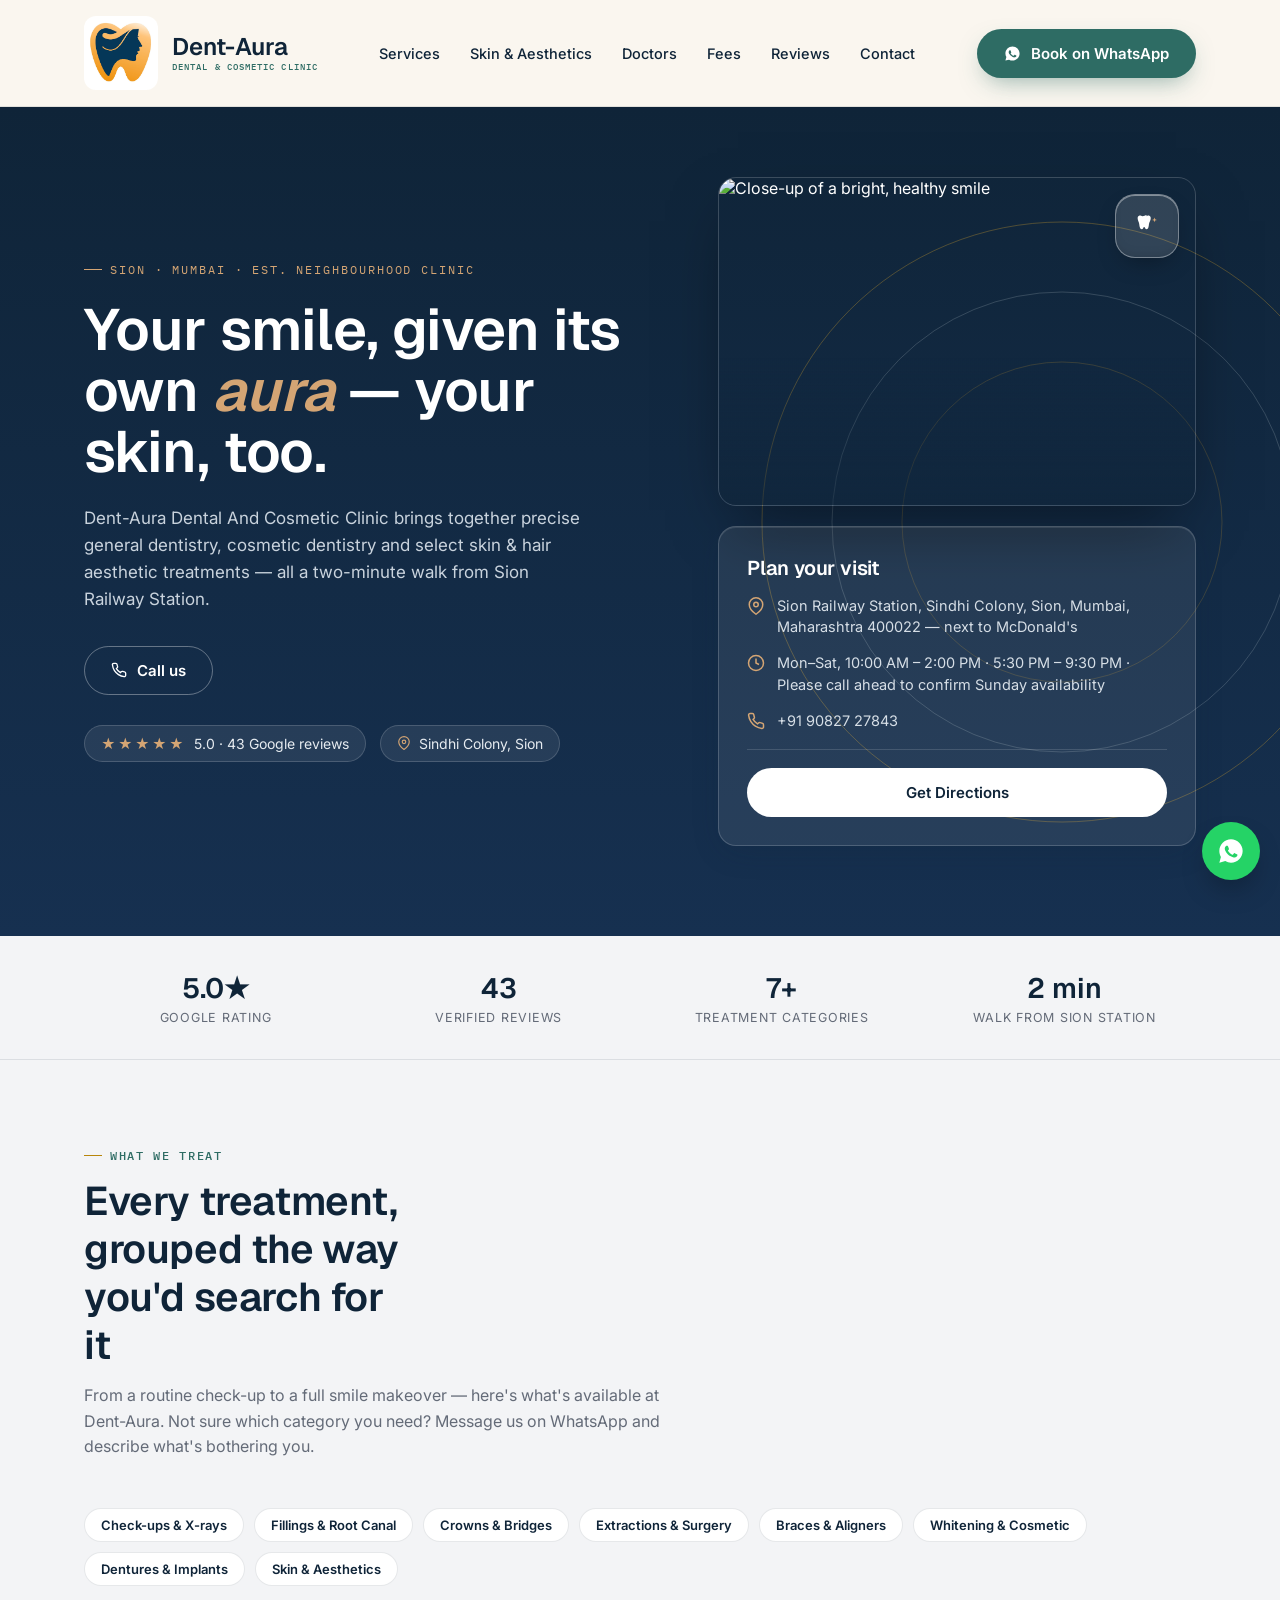
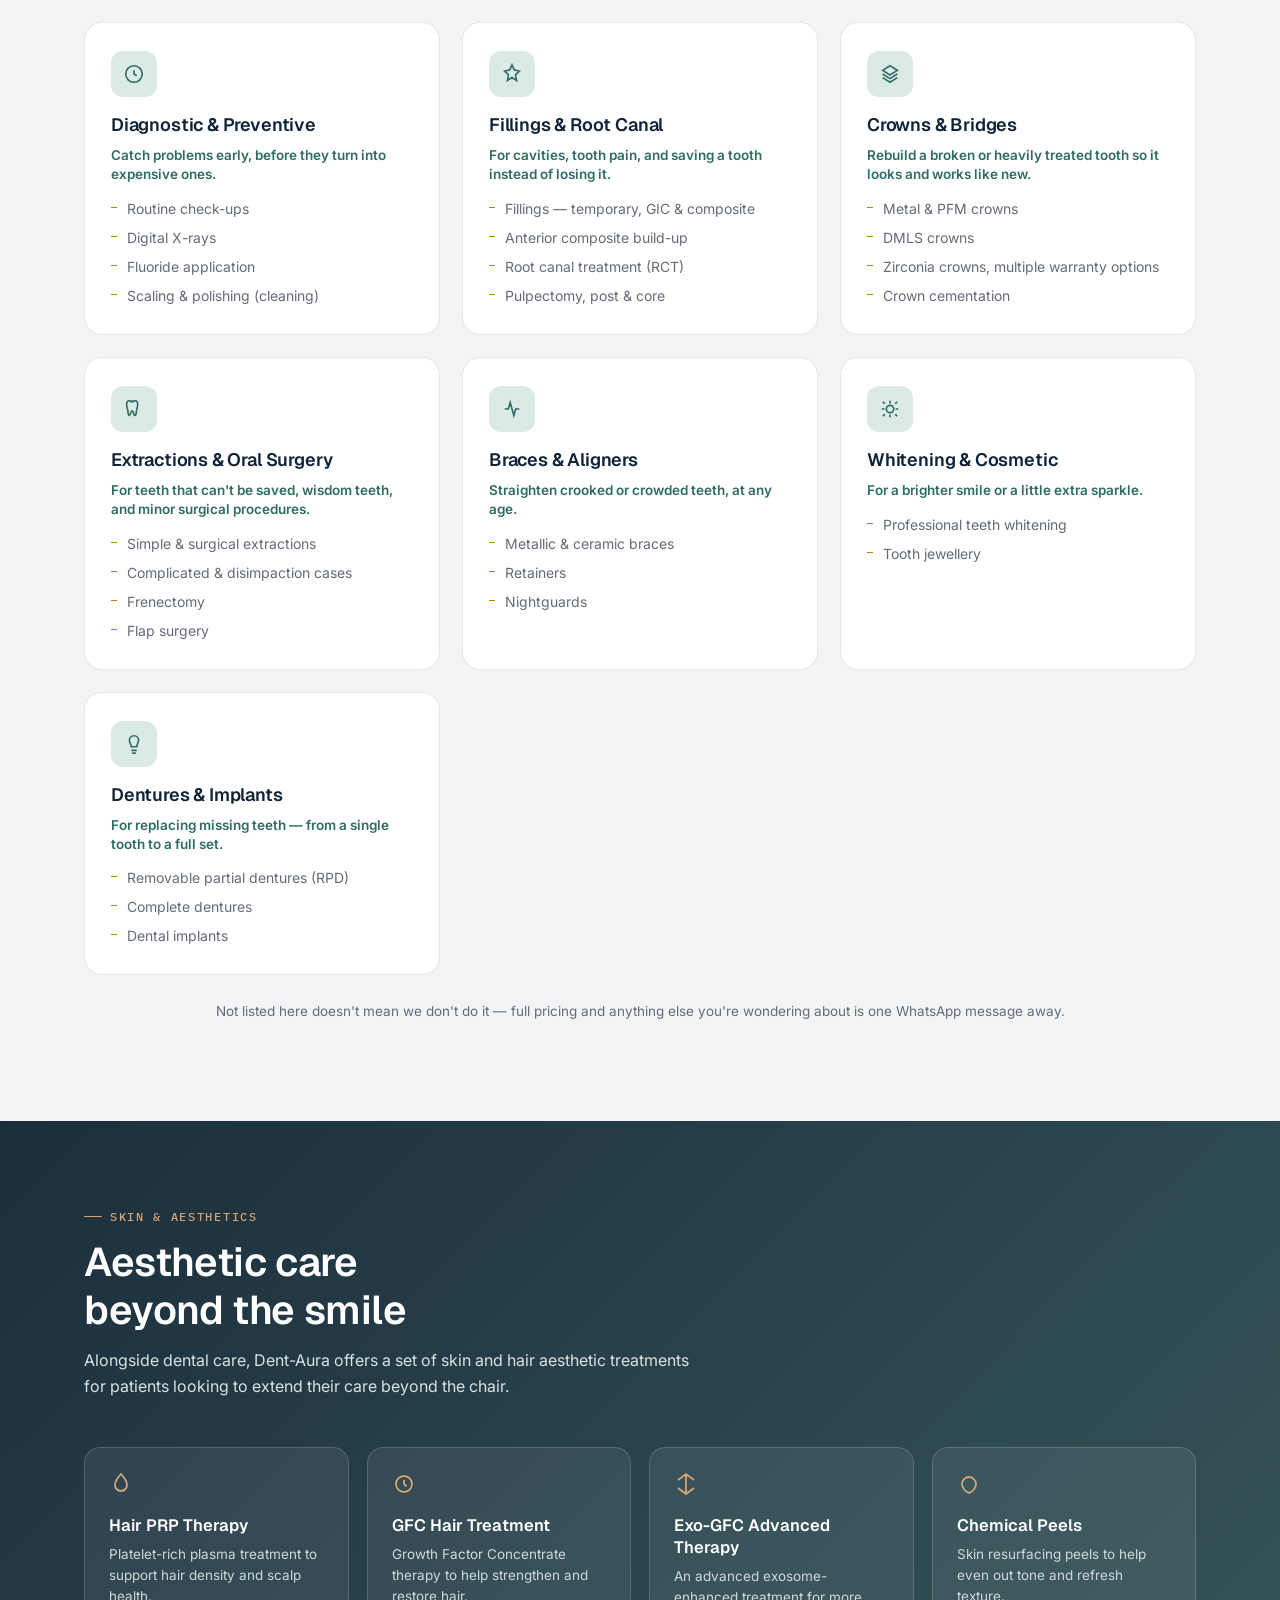
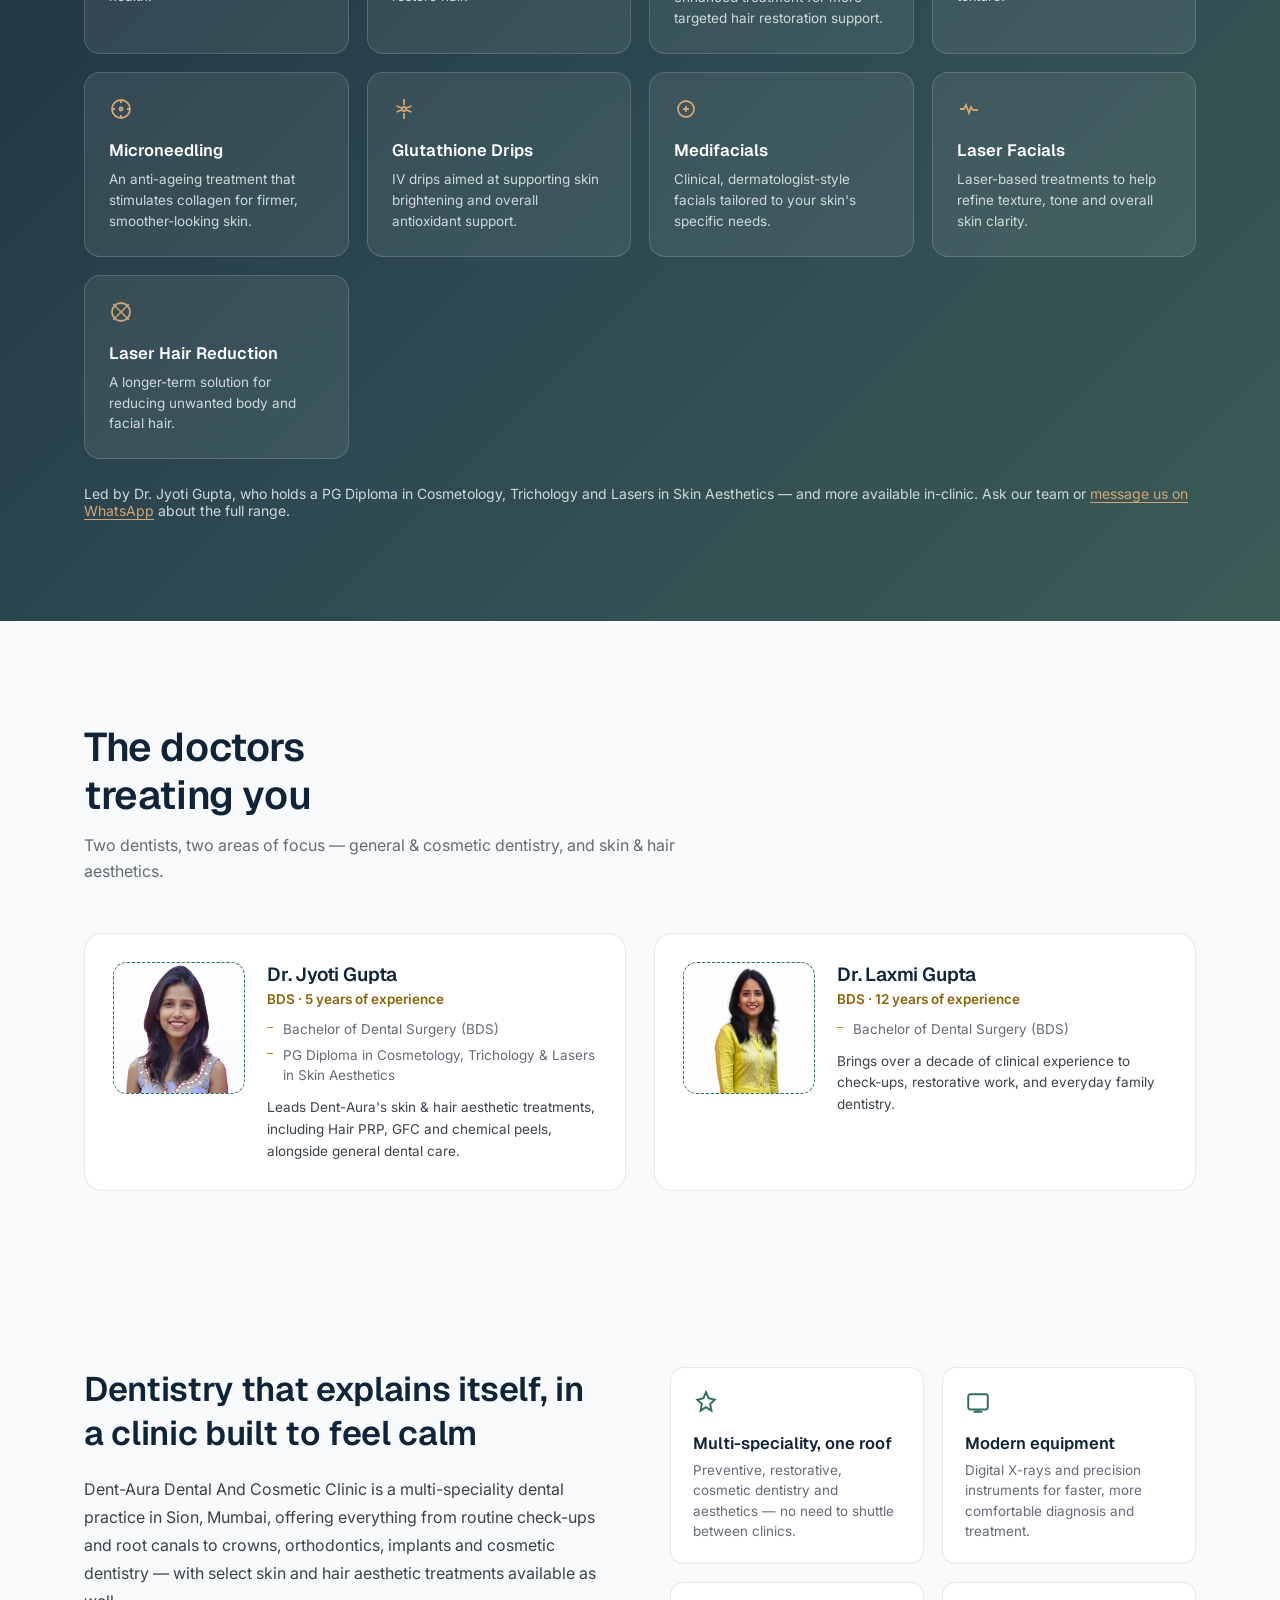
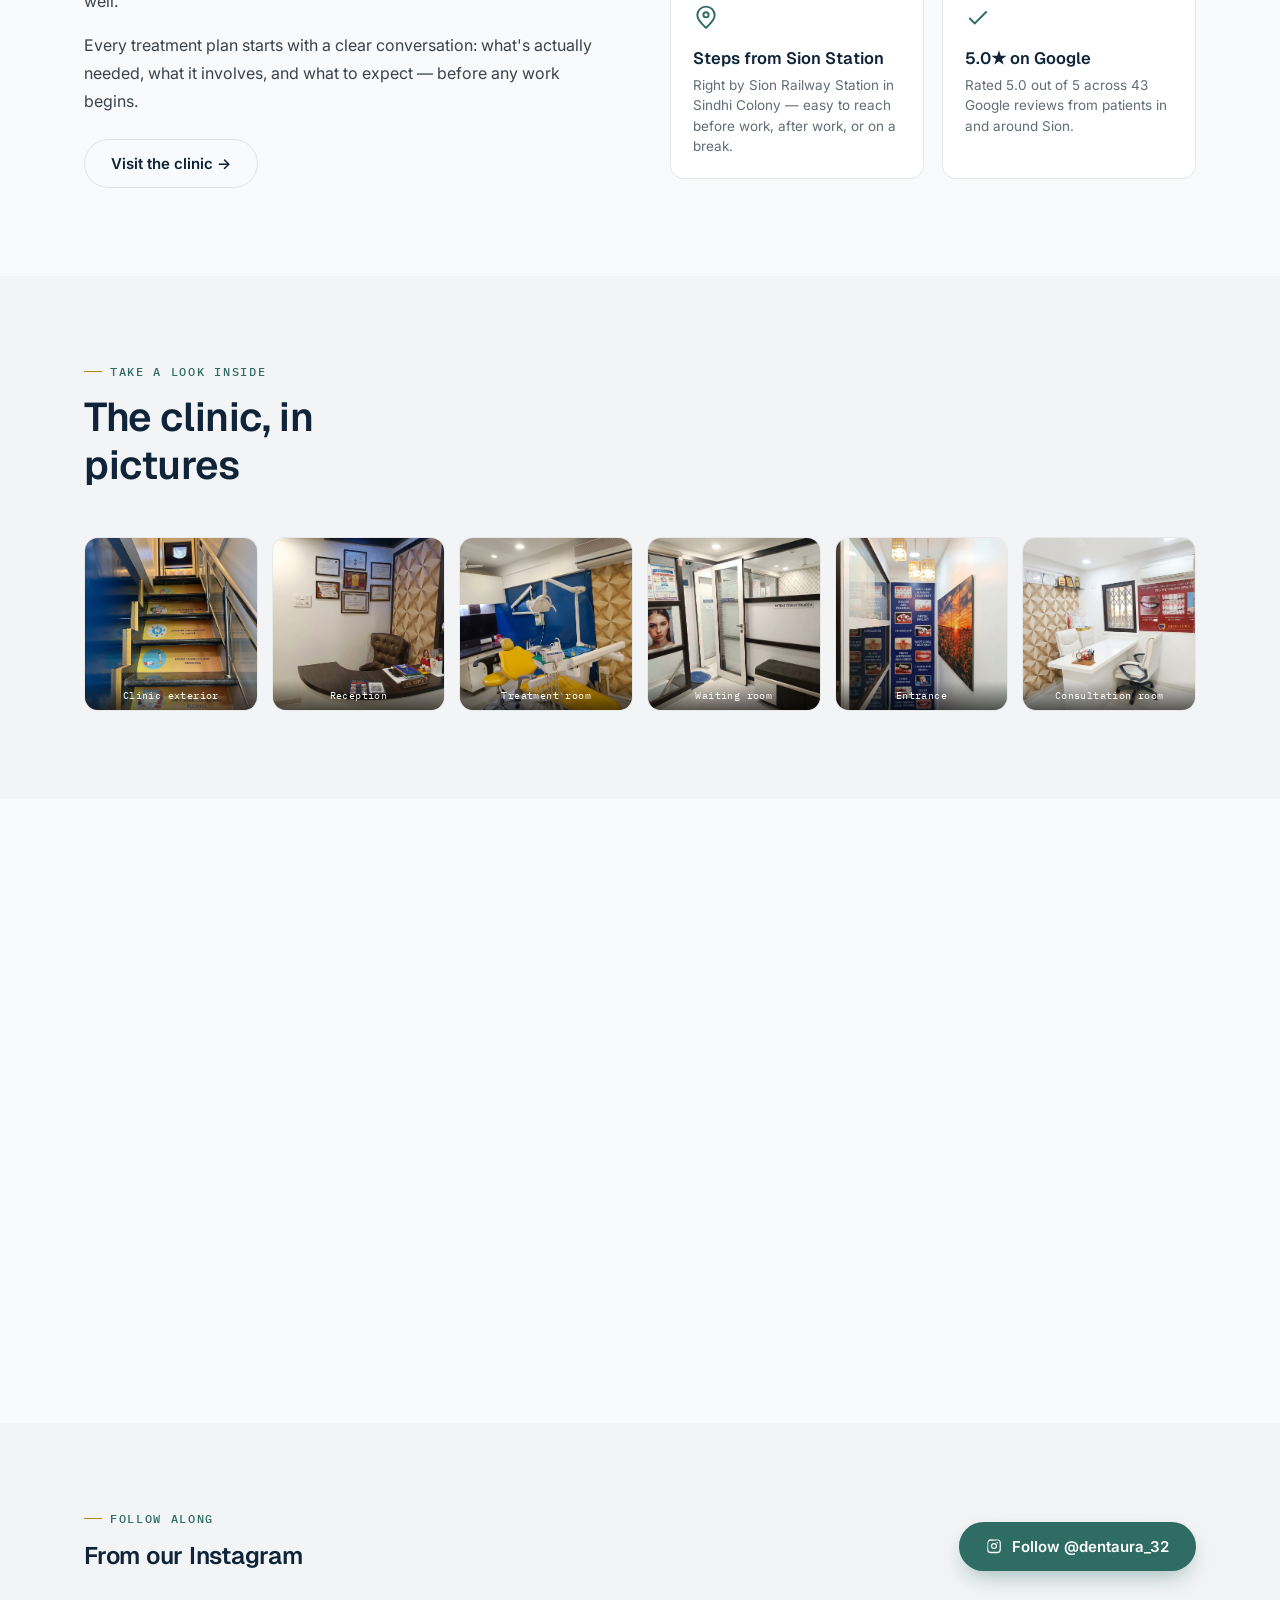
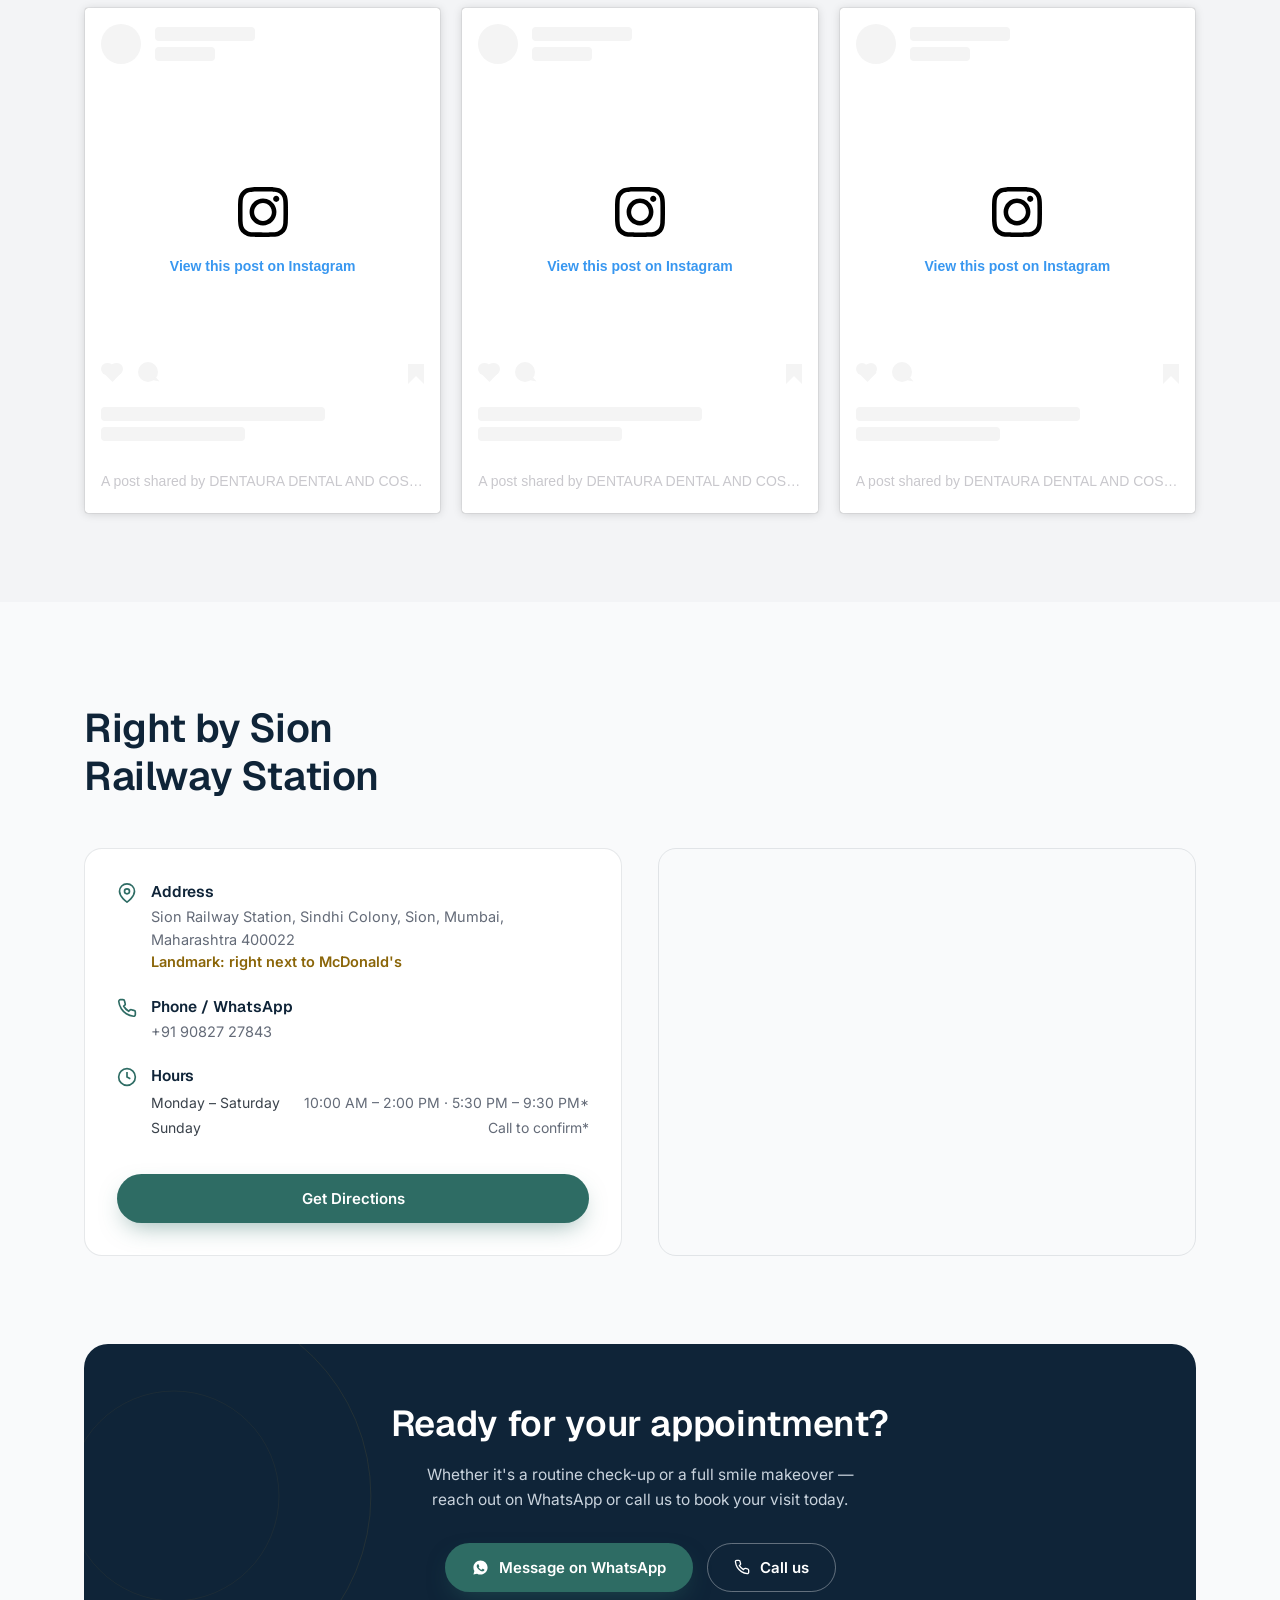
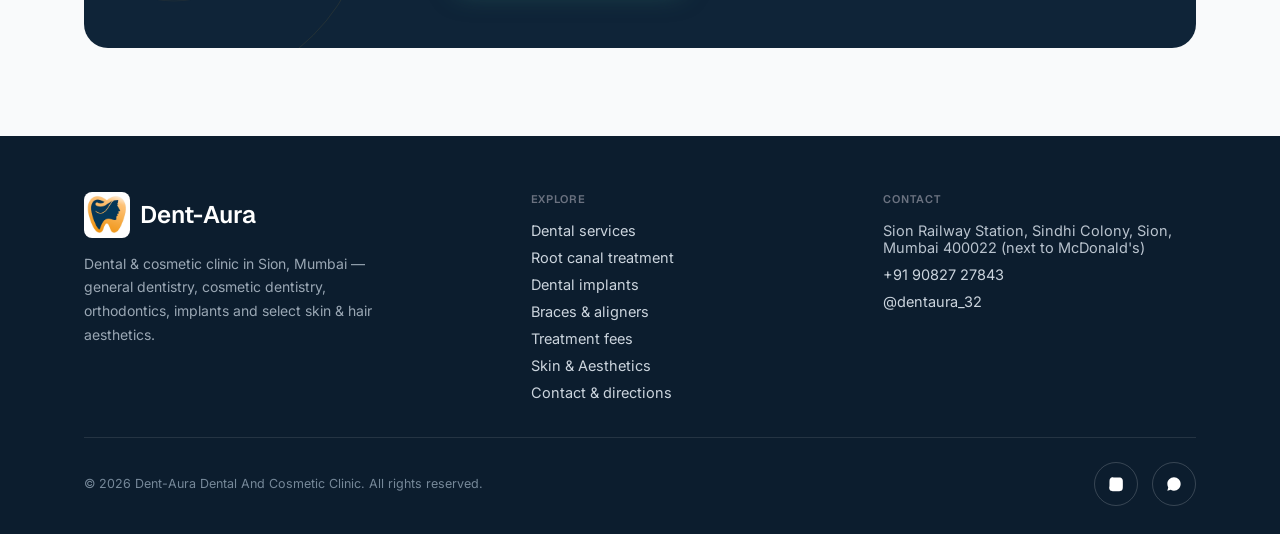
==== commit 380616ca: "Add interior pages, Netlify config, and rotating hero eyebrow Build out the site beyond the single-p" ====
--- a/index.html
+++ b/index.html
@@ -5,419 +5,118 @@
     <meta name="viewport" content="width=device-width, initial-scale=1.0">
     <title>Dent-Aura Dental & Cosmetic Clinic | Sion, Mumbai</title>
     <meta name="description"
-      content="Dent-Aura Dental And Cosmetic Clinic, Sion, Mumbai — general & cosmetic dentistry, orthodontics, implants, and skin & hair aesthetics. 5.0★ rated on Google. Book on WhatsApp.">
-    <link rel="icon" type="image/webp" href="assets/logo.jpg">
-    <link rel="apple-touch-icon" href="assets/logo.jpg">
+      content="Dental & cosmetic clinic in Sion, Mumbai — check-ups, root canal, implants, braces, whitening, plus skin & hair aesthetics. 5.0★ on Google. Book on WhatsApp.">
+    <link rel="canonical" href="https://dent-aura-mumbai.netlify.app/">
+
+    <meta property="og:type" content="website">
+    <meta property="og:site_name" content="Dent-Aura Dental And Cosmetic Clinic">
+    <meta property="og:title" content="Dent-Aura Dental &amp; Cosmetic Clinic | Sion, Mumbai">
+    <meta property="og:description"
+      content="Dental &amp; cosmetic clinic in Sion, Mumbai — check-ups, root canal, implants, braces, whitening, plus skin &amp; hair aesthetics. 5.0★ on Google.">
+    <meta property="og:url" content="https://dent-aura-mumbai.netlify.app/">
+    <meta property="og:image"
+      content="https://dent-aura-mumbai.netlify.app/assets/exterior.png">
+    <meta property="og:image:alt" content="Dent-Aura Dental and Cosmetic Clinic, Sion, Mumbai">
+    <meta property="og:locale" content="en_IN">
+    <meta name="twitter:card" content="summary_large_image">
+    <meta name="twitter:title" content="Dent-Aura Dental &amp; Cosmetic Clinic | Sion, Mumbai">
+    <meta name="twitter:description"
+      content="Dental &amp; cosmetic clinic in Sion, Mumbai. 5.0★ on Google. Book on WhatsApp.">
+    <meta name="twitter:image"
+      content="https://dent-aura-mumbai.netlify.app/assets/exterior.png">
+
+    <script type="application/ld+json">
+    {
+      "@context": "https://schema.org",
+      "@type": "Dentist",
+      "@id": "https://dent-aura-mumbai.netlify.app/#clinic",
+      "name": "Dent-Aura Dental And Cosmetic Clinic",
+      "url": "https://dent-aura-mumbai.netlify.app/",
+      "image": "https://dent-aura-mumbai.netlify.app/assets/exterior.png",
+      "logo": "https://dent-aura-mumbai.netlify.app/assets/logo.jpg",
+      "telephone": "+91-90827-27843",
+      "address": {
+        "@type": "PostalAddress",
+        "streetAddress": "Sindhi Colony, next to McDonald's, near Sion Railway Station",
+        "addressLocality": "Sion, Mumbai",
+        "addressRegion": "Maharashtra",
+        "postalCode": "400022",
+        "addressCountry": "IN"
+      },
+      "openingHoursSpecification": [
+        {
+          "@type": "OpeningHoursSpecification",
+          "dayOfWeek": ["Monday","Tuesday","Wednesday","Thursday","Friday","Saturday"],
+          "opens": "10:00",
+          "closes": "14:00"
+        },
+        {
+          "@type": "OpeningHoursSpecification",
+          "dayOfWeek": ["Monday","Tuesday","Wednesday","Thursday","Friday","Saturday"],
+          "opens": "17:30",
+          "closes": "21:30"
+        }
+      ],
+      "aggregateRating": {
+        "@type": "AggregateRating",
+        "ratingValue": "5.0",
+        "reviewCount": "43",
+        "bestRating": "5"
+      },
+      "sameAs": ["https://www.instagram.com/dentaura_32/"],
+      "areaServed": [
+        { "@type": "Place", "name": "Sion, Mumbai" },
+        { "@type": "Place", "name": "Matunga, Mumbai" },
+        { "@type": "Place", "name": "Dadar, Mumbai" },
+        { "@type": "Place", "name": "Wadala, Mumbai" }
+      ],
+      "employee": [
+        { "@type": "Person", "name": "Dr. Jyoti Gupta", "jobTitle": "Dentist" },
+        { "@type": "Person", "name": "Dr. Laxmi Gupta", "jobTitle": "Dentist" }
+      ],
+      "availableService": [
+        { "@type": "MedicalProcedure", "name": "Root Canal Treatment" },
+        { "@type": "MedicalProcedure", "name": "Dental Implants" },
+        { "@type": "MedicalProcedure", "name": "Braces and Clear Aligners" },
+        { "@type": "MedicalProcedure", "name": "Teeth Whitening" },
+        { "@type": "MedicalProcedure", "name": "Crowns and Bridges" },
+        { "@type": "MedicalProcedure", "name": "Tooth Extraction and Oral Surgery" },
+        { "@type": "MedicalProcedure", "name": "Dentures" },
+        { "@type": "MedicalProcedure", "name": "Check-ups and Teeth Cleaning" }
+      ]
+    }
+    </script>
+    <link rel="icon" type="image/jpeg" href="/assets/logo.jpg">
+    <link rel="apple-touch-icon" href="/assets/logo.jpg">
+    <meta name="theme-color" content="#0F2438">
+    <meta name="color-scheme" content="light">
+    <link rel="preconnect" href="https://images.unsplash.com">
+    <link rel="preload" as="image" fetchpriority="high"
+      href="https://images.unsplash.com/photo-1677026010083-78ec7f1b84ed?auto=format&amp;fit=crop&amp;w=1200&amp;q=80">
     <link rel="preconnect" href="https://fonts.googleapis.com">
     <link rel="preconnect" href="https://fonts.gstatic.com" crossorigin>
     <link
       href="https://fonts.googleapis.com/css2?family=Geist:wght@400;500;600;700&family=Inter:wght@400;500;600;700&family=IBM+Plex+Mono:wght@500&display=swap"
       rel="stylesheet">
-    <style>
-  :root{
-    --navy:#0F2438;
-    --navy-2:#173350;
-    --gold:#B8860B;
-    --gold-soft:#D4A574;
-    --teal:#2E6C64;
-    --teal-soft:#DCEAE6;
-    --ivory:#F9FAFB;
-    --ivory-2:#F3F4F6;
-    --ink:#1B1F23;
-    --muted:#6B7280;
-    --rose:#C98A6B;
-    --line:rgba(15,36,56,0.10);
-    --radius:18px;
-    --shadow: 0 20px 50px -25px rgba(15,36,56,0.35);
-    --maxw:1160px;
-  }
-  *{box-sizing:border-box;}
-  html{scroll-behavior:smooth;}
-  @media (prefers-reduced-motion: reduce){
-    html{scroll-behavior:auto;}
-    *{animation-duration:0.001ms !important; animation-iteration-count:1 !important; transition-duration:0.001ms !important;}
-  }
-  body{
-    margin:0;
-    font-family:'Inter',sans-serif;
-    color:var(--ink);
-    background:var(--ivory);
-    -webkit-font-smoothing:antialiased;
-  }
-  h1,h2,h3,.display{
-    font-family:'Geist',sans-serif;
-    font-weight:600;
-    letter-spacing:-0.01em;
-    margin:0;
-    color:var(--navy);
-  }
-  a{color:inherit;}
-  img{max-width:100%;display:block;}
-  .doctor-photo,.gallery-tile{overflow:hidden;}
-  .doctor-photo img,.gallery-tile img{width:100%;height:100%;object-fit:cover;object-position:center;display:block;}
-  .wrap{max-width:var(--maxw);margin:0 auto;padding:0 24px;}
-  .eyebrow{
-    font-family:'IBM Plex Mono',monospace;
-    font-size:12px;
-    letter-spacing:0.14em;
-    text-transform:uppercase;
-    color:var(--teal);
-    font-weight:500;
-    display:flex;
-    align-items:center;
-    gap:8px;
-  }
-  .eyebrow::before{
-    content:"";
-    width:18px;height:1px;background:var(--gold);display:inline-block;
-  }
-  section{padding:88px 0;position:relative;}
-  @media (max-width:720px){ section{padding:60px 0;} }
-  .btn{
-    display:inline-flex;align-items:center;gap:10px;
-    padding:14px 26px;border-radius:999px;
-    font-family:'Inter',sans-serif;font-weight:600;font-size:15px;
-    text-decoration:none;border:1px solid transparent;cursor:pointer;
-    transition:transform .18s ease, box-shadow .18s ease, background .18s ease;
-  }
-  .btn:focus-visible{outline:3px solid var(--gold-soft); outline-offset:2px;}
-  .btn-primary{background:var(--teal);color:#fff;box-shadow:0 10px 24px -8px rgba(46,108,100,0.5);}
-  .btn-primary:hover{transform:translateY(-2px);box-shadow:0 14px 32px -8px rgba(46,108,100,0.6);}
-  .btn-ghost{background:transparent;color:var(--navy);border-color:var(--line);}
-  .btn-ghost:hover{border-color:var(--navy);}
-  .btn-light{background:#fff;color:var(--navy);}
-  .btn-light:hover{transform:translateY(-2px);}
-
-  /* ---------- NAV ---------- */
-  header{
-    position:sticky;top:0;z-index:50;
-    background:rgba(250,246,238,0.9);
-    backdrop-filter:blur(10px);
-    border-bottom:1px solid var(--line);
-  }
-  .nav{position:relative;display:flex;align-items:center;justify-content:space-between;padding:16px 24px;max-width:var(--maxw);margin:0 auto;gap:12px;}
-  .brand{display:flex;align-items:center;gap:10px;text-decoration:none;}
-  .brand-mark{width:38px;height:38px;flex:none;object-fit:contain;}
-  .brand-word{font-family:'Geist',sans-serif;font-weight:600;font-size:19px;color:var(--navy);line-height:1;}
-  .brand-word span{display:block;font-family:'IBM Plex Mono',monospace;font-size:9px;letter-spacing:.12em;color:var(--teal);font-weight:500;margin-top:3px;}
-  .nav-links{display:flex;gap:30px;list-style:none;padding:0;margin:0;font-size:14.5px;font-weight:500;}
-  .nav-links a{text-decoration:none;color:var(--navy);position:relative;padding:4px 0;}
-  .nav-links a::after{content:"";position:absolute;left:0;bottom:-2px;width:0;height:2px;background:var(--gold);transition:width .2s ease;}
-  .nav-links a:hover::after{width:100%;}
-  .nav-cta{display:flex;align-items:center;gap:14px;}
-  .nav-toggle{display:none;background:none;border:none;cursor:pointer;padding:6px;flex:none;}
-  @media (max-width:900px){
-    .nav-links{
-      display:none;position:absolute;top:100%;left:0;right:0;
-      background:var(--ivory);flex-direction:column;gap:4px;
-      padding:12px 24px 20px;border-bottom:1px solid var(--line);
-      box-shadow:var(--shadow);
-    }
-    .nav-links.open{display:flex;}
-    .nav-links li{width:100%;}
-    .nav-links a{display:block;padding:12px 4px;font-size:16px;border-bottom:1px solid var(--line);}
-    .nav-toggle{display:block;}
-  }
-  @media (max-width:480px){
-    .brand-word span{display:none;}
-    .nav-cta .btn{padding:10px 14px;font-size:13px;}
-    .nav-cta .btn svg{display:none;}
-  }
-
-  /* ---------- HERO ---------- */
-  .hero{
-    position:relative;overflow:hidden;
-    padding:70px 0 90px;
-    background:linear-gradient(180deg,#0F2438 0%, #163050 100%);
-    color:#fff;
-  }
-  .hero .wrap{position:relative;z-index:2;display:grid;grid-template-columns:1.1fr 0.9fr;gap:50px;align-items:center;}
-  @media (max-width:920px){ .hero .wrap{grid-template-columns:1fr;} }
-  .aura-rings{
-    position:absolute;top:50%;right:-8%;transform:translateY(-50%);
-    width:640px;height:640px;
-    z-index:1;pointer-events:none;
-  }
-  .aura-rings circle{fill:none;stroke-width:1;}
-  .ring1{stroke:rgba(198,152,47,0.35);}
-  .ring2{stroke:rgba(220,234,230,0.18);}
-  .ring3{stroke:rgba(198,152,47,0.22);}
-  .aura-rotate{animation:spin 60s linear infinite;transform-origin:center;}
-  .aura-rotate-rev{animation:spinrev 80s linear infinite;transform-origin:center;}
-  @keyframes spin{to{transform:rotate(360deg);}}
-  @keyframes spinrev{to{transform:rotate(-360deg);}}
-  .hero-eyebrow{font-family:'IBM Plex Mono',monospace;font-size:12px;letter-spacing:.16em;text-transform:uppercase;color:var(--gold-soft);display:flex;align-items:center;gap:8px;margin-bottom:22px;}
-  .hero-eyebrow::before{content:"";width:18px;height:1px;background:var(--gold-soft);}
-  .hero h1{color:#fff;font-size:clamp(36px,5vw,58px);line-height:1.05;max-width:14ch;}
-  .hero h1 em{font-style:italic;color:var(--gold-soft);}
-  .hero p.lede{color:#C9D3DD;font-size:17px;line-height:1.6;max-width:46ch;margin:22px 0 32px;}
-  .hero-ctas{display:flex;flex-wrap:wrap;gap:14px;margin-bottom:30px;}
-  .rating-strip{display:flex;align-items:center;gap:14px;flex-wrap:wrap;color:#E7ECF1;font-size:14px;}
-  .rating-pill{display:flex;align-items:center;gap:8px;background:rgba(255,255,255,0.08);border:1px solid rgba(255,255,255,0.16);padding:9px 16px;border-radius:999px;}
-  .stars{color:var(--gold-soft);letter-spacing:2px;}
-  .hero-card{
-    position:relative;z-index:2;
-    background:rgba(255,255,255,0.08);
-    border:1px solid rgba(255,255,255,0.18);
-    border-radius:var(--radius);
-    padding:28px;
-    backdrop-filter:blur(8px);
-    box-shadow:inset 0 1px 0 rgba(255,255,255,0.1), 0 8px 32px -8px rgba(15,36,56,0.25);
-  }
-  .hero-card h3{color:#fff;font-size:20px;margin-bottom:14px;}
-  .hero-card ul{list-style:none;padding:0;margin:0;display:grid;gap:14px;}
-  .hero-card li{display:flex;gap:12px;align-items:flex-start;color:#D6DEE6;font-size:14.5px;line-height:1.5;}
-  .hero-card li svg{flex:none;margin-top:2px;color:var(--gold-soft);}
-  .hero-card .divider{height:1px;background:rgba(255,255,255,0.14);margin:18px 0;}
-  .hero-addr{font-size:13.5px;color:#B9C3CE;line-height:1.6;}
-
-  /* ---------- TRUST BAR ---------- */
-  .trustbar{background:var(--ivory-2);border-bottom:1px solid var(--line);}
-  .trustbar .wrap{display:grid;grid-template-columns:repeat(4,1fr);gap:20px;padding:34px 24px;}
-  @media (max-width:760px){ .trustbar .wrap{grid-template-columns:repeat(2,1fr);} }
-  .trust-item{text-align:center;}
-  .trust-item .num{font-family:'Geist',sans-serif;font-size:28px;color:var(--navy);font-weight:600;}
-  .trust-item .lbl{font-size:12.5px;color:var(--muted);text-transform:uppercase;letter-spacing:.06em;margin-top:4px;}
-
-  /* ---------- SECTION HEADS ---------- */
-  .section-head{max-width:620px;margin-bottom:48px;}
-  .section-head h2{font-size:clamp(28px,3.4vw,40px);line-height:1.2;margin-top:14px;max-width:12ch;}
-  .section-head p{color:var(--muted);font-size:16px;line-height:1.6;margin-top:14px;}
-
-  /* ---------- ABOUT ---------- */
-  .about-grid{display:grid;grid-template-columns:1fr 1fr;gap:60px;align-items:start;}
-  @media (max-width:860px){ .about-grid{grid-template-columns:1fr;gap:36px;} }
-  .highlights{display:grid;grid-template-columns:1fr 1fr;gap:18px;}
-  @media (max-width:520px){ .highlights{grid-template-columns:1fr;} }
-  .highlight-card{background:#fff;border:1px solid var(--line);border-radius:14px;padding:22px;transition:transform .2s ease, box-shadow .2s ease, border-color .2s ease;}
-  .highlight-card:hover{transform:translateY(-2px);box-shadow:0 6px 20px -6px rgba(46,108,100,0.12);border-color:var(--teal);}
-  .highlight-card svg{color:var(--teal);margin-bottom:12px;}
-  .highlight-card h4{font-family:'Geist',sans-serif;font-size:16.5px;color:var(--navy);margin:0 0 6px;font-weight:600;}
-  .highlight-card p{font-size:13.5px;color:var(--muted);margin:0;line-height:1.5;}
-  .about-copy p{font-size:16px;line-height:1.75;color:#3A424B;margin:0 0 16px;}
-
-  /* ---------- SERVICES ---------- */
-  .services-grid{display:grid;grid-template-columns:repeat(3,1fr);gap:22px;}
-  @media (max-width:920px){ .services-grid{grid-template-columns:repeat(2,1fr);} }
-  @media (max-width:600px){ .services-grid{grid-template-columns:1fr;} }
-  .service-card{
-    background:#fff;border-radius:var(--radius);padding:28px 26px;
-    border:1px solid var(--line);
-    transition:transform .2s ease, box-shadow .2s ease, border-color .2s ease;
-  }
-  .service-card:hover{transform:translateY(-4px);box-shadow:0 12px 32px -8px rgba(15,36,56,0.2);border-color:var(--gold);}
-  .service-icon{
-    width:46px;height:46px;border-radius:12px;
-    background:var(--teal-soft);color:var(--teal);
-    display:flex;align-items:center;justify-content:center;margin-bottom:16px;
-  }
-  .service-card h3{font-size:18px;margin-bottom:10px;}
-  .service-card ul{list-style:none;margin:0;padding:0;display:grid;gap:8px;}
-  .service-card li{font-size:14px;color:var(--muted);padding-left:16px;position:relative;line-height:1.5;}
-  .service-card li::before{content:"";position:absolute;left:0;top:9px;width:6px;height:1px;background:var(--gold);}
-  .services-note{margin-top:28px;font-size:13.5px;color:var(--muted);text-align:center;}
-  .quick-jump{display:flex;flex-wrap:wrap;gap:10px;margin-bottom:36px;}
-  .quick-jump a{
-    font-size:13px;font-weight:600;color:var(--navy);
-    background:#fff;border:1px solid var(--line);border-radius:999px;
-    padding:8px 16px;text-decoration:none;transition:border-color .18s ease, transform .18s ease;
-  }
-  .quick-jump a:hover{border-color:var(--teal);transform:translateY(-1px);}
-  .service-tag{font-size:13.5px;color:var(--teal);font-weight:600;margin:0 0 14px;line-height:1.4;}
-
-  /* ---------- DOCTORS ---------- */
-  .doctors-grid{display:grid;grid-template-columns:1fr 1fr;gap:28px;}
-  @media (max-width:760px){ .doctors-grid{grid-template-columns:1fr;} }
-  .doctor-card{
-    background:#fff;border:1px solid var(--line);border-radius:var(--radius);
-    padding:28px;display:flex;gap:22px;
-    transition:transform .2s ease, box-shadow .2s ease, border-color .2s ease;
-  }
-  .doctor-card:hover{transform:translateY(-2px);box-shadow:0 8px 24px -6px rgba(15,36,56,0.12);border-color:var(--gold);}
-  @media (max-width:560px){ .doctor-card{flex-direction:column;} }
-  .doctor-photo{
-    flex:none;width:132px;height:132px;border-radius:14px;
-    background:var(--teal-soft);color:var(--teal);
-    display:flex;flex-direction:column;align-items:center;justify-content:center;gap:8px;
-    border:1px dashed var(--teal);
-  }
-  .doctor-photo span{font-family:'IBM Plex Mono',monospace;font-size:9.5px;letter-spacing:.04em;text-align:center;color:var(--teal);opacity:0.85;}
-  .doctor-info h3{font-family:'Geist',sans-serif;font-size:19px;margin-bottom:4px;}
-  .doctor-role{font-size:13.5px;color:var(--gold);font-weight:600;margin:0 0 12px;}
-  .doctor-creds{list-style:none;margin:0 0 12px;padding:0;display:grid;gap:6px;}
-  .doctor-creds li{font-size:13.5px;color:var(--muted);padding-left:16px;position:relative;line-height:1.5;}
-  .doctor-creds li::before{content:"";position:absolute;left:0;top:8px;width:6px;height:1px;background:var(--gold);}
-  .doctor-note{font-size:13.5px;color:#3A424B;line-height:1.6;margin:0;}
-
-  /* ---------- GALLERY ---------- */
-  .gallery-grid{display:grid;grid-template-columns:repeat(6,1fr);gap:14px;}
-  @media (max-width:920px){ .gallery-grid{grid-template-columns:repeat(3,1fr);} }
-  @media (max-width:520px){ .gallery-grid{grid-template-columns:repeat(2,1fr);} }
-  .gallery-tile{
-    aspect-ratio:1/1;border-radius:14px;
-    background:#fff;border:1px solid var(--line);
-    display:flex;flex-direction:column;align-items:center;justify-content:flex-end;gap:0;
-    color:var(--muted);transition:border-color .18s ease, color .18s ease, transform .18s ease, box-shadow .18s ease;
-    position:relative;overflow:hidden;
-  }
-  .gallery-tile:hover{border-color:var(--teal);color:var(--teal);transform:translateY(-2px);box-shadow:0 6px 20px -6px rgba(46,108,100,0.15);}
-  .gallery-tile img{width:100%;height:100%;object-fit:cover;object-position:center;display:block;position:absolute;inset:0;}
-  .gallery-tile span{font-family:'IBM Plex Mono',monospace;font-size:10px;letter-spacing:.04em;text-align:center;padding:8px 6px;background:linear-gradient(to top, rgba(0,0,0,0.6), transparent);color:#fff;position:relative;z-index:2;width:100%;}
-  .gallery-note{margin-top:22px;font-size:13px;color:var(--muted);text-align:center;}
-  .gallery-note code{background:#fff;padding:1px 6px;border-radius:4px;font-size:12px;border:1px solid var(--line);}
-
-  /* ---------- SKIN & AESTHETICS ---------- */
-  .skin-section{
-    background:linear-gradient(135deg,#1B2E3C 0%, #2E4A52 55%, #3C5A56 100%);
-    color:#fff;
-  }
-  .skin-section .eyebrow{color:var(--gold-soft);}
-  .skin-section .eyebrow::before{background:var(--gold-soft);}
-  .skin-section .section-head h2{color:#fff;}
-  .skin-section .section-head p{color:#D9E2E2;}
-  .skin-grid{display:grid;grid-template-columns:repeat(auto-fit,minmax(220px,1fr));gap:18px;}
-  @media (max-width:560px){ .skin-grid{grid-template-columns:1fr 1fr;} }
-  @media (max-width:420px){ .skin-grid{grid-template-columns:1fr;} }
-  .skin-card{
-    background:rgba(255,255,255,0.07);
-    border:1px solid rgba(255,255,255,0.16);
-    border-radius:16px;padding:24px;
-    transition:transform .2s ease, border-color .2s ease;
-  }
-  .skin-card:hover{transform:translateY(-2px);border-color:rgba(255,255,255,0.24);}
-  .skin-card svg{color:var(--gold-soft);margin-bottom:14px;}
-  .skin-card h4{font-family:'Geist',sans-serif;font-size:16.5px;font-weight:600;margin:0 0 8px;}
-  .skin-card p{font-size:13.5px;color:#CFD9D9;line-height:1.55;margin:0;}
-  .skin-more{margin-top:26px;font-size:14px;color:#CFD9D9;}
-  .skin-more a{color:var(--gold-soft);text-decoration:underline;text-underline-offset:3px;}
-
-  /* ---------- TESTIMONIALS ---------- */
-  .testi-track{
-    display:flex;gap:20px;overflow-x:auto;padding-bottom:10px;scroll-snap-type:x mandatory;
-    -webkit-overflow-scrolling:touch;
-  }
-  .testi-track::-webkit-scrollbar{height:6px;}
-  .testi-track::-webkit-scrollbar-thumb{background:var(--line);border-radius:4px;}
-  .testi-card{
-    scroll-snap-align:start;flex:0 0 320px;
-    background:#fff;border:1px solid var(--line);border-radius:var(--radius);
-    padding:26px;display:flex;flex-direction:column;gap:16px;
-    transition:transform .2s ease, box-shadow .2s ease, border-color .2s ease;
-  }
-  .testi-card:hover{transform:translateY(-2px);box-shadow:0 8px 24px -6px rgba(15,36,56,0.12);border-color:var(--teal);}
-  @media (max-width:400px){
-    .testi-card{flex-basis:82vw;}
-  }
-  .testi-stars{color:var(--gold);letter-spacing:2px;font-size:14px;}
-  .testi-card p{font-size:15px;line-height:1.6;color:#333;margin:0;flex:1;}
-  .testi-src{font-size:12.5px;color:var(--muted);display:flex;align-items:center;gap:8px;}
-  .testi-src svg{color:var(--teal);}
-
-  /* ---------- INSTAGRAM ---------- */
-  .insta-head-row{display:flex;justify-content:space-between;align-items:flex-end;gap:20px;flex-wrap:wrap;margin-bottom:36px;}
-  .insta-grid{display:grid;grid-template-columns:repeat(auto-fit,minmax(300px,1fr));gap:20px;align-items:start;}
-  @media (max-width:900px){.insta-grid{grid-template-columns:1fr;}}
-  .insta-embed{flex:1 1 auto;max-width:none;display:flex;justify-content:center;min-width:0;}
-  .insta-embed iframe{border-radius:12px !important;}
-  .insta-tile{
-    flex:1 1 260px;max-width:400px;min-height:320px;border-radius:14px;
-    background:linear-gradient(135deg,var(--teal-soft),var(--ivory-2));
-    display:flex;align-items:center;justify-content:center;
-    position:relative;overflow:hidden;border:1px dashed var(--teal);
-    text-decoration:none;color:var(--navy);flex-direction:column;gap:12px;
-  }
-  .insta-tile svg{opacity:0.55;transition:transform .25s ease;}
-  .insta-tile:hover svg{transform:scale(1.12);}
-  .insta-tile .tile-label{
-    font-family:'IBM Plex Mono',monospace;font-size:11px;letter-spacing:.05em;
-    color:var(--navy);opacity:0.8;text-align:center;padding:0 16px;
-  }
-  .insta-embed-note{
-    margin-top:22px;font-size:13px;color:var(--muted);
-    background:#fff;border:1px dashed var(--line);border-radius:12px;padding:16px 18px;
-  }
-  .insta-embed-note code{background:var(--ivory-2);padding:1px 6px;border-radius:4px;font-size:12px;}
-
-  /* ---------- LOCATION ---------- */
-  .loc-grid{display:grid;grid-template-columns:1fr 1fr;gap:36px;align-items:stretch;}
-  @media (max-width:880px){ .loc-grid{grid-template-columns:1fr;} }
-  .loc-card{background:#fff;border:1px solid var(--line);border-radius:var(--radius);padding:32px;}
-  .loc-row{display:flex;gap:14px;margin-bottom:22px;align-items:flex-start;}
-  .loc-row svg{flex:none;color:var(--teal);margin-top:2px;}
-  .loc-row h4{font-family:'Geist',sans-serif;font-size:15.5px;color:var(--navy);margin:0 0 4px;font-weight:600;}
-  .loc-row p{font-size:14.5px;color:var(--muted);margin:0;line-height:1.55;}
-  .hours-table{width:100%;border-collapse:collapse;margin-top:4px;}
-  .hours-table td{padding:4px 0;font-size:14px;color:#3A424B;}
-  .hours-table td:last-child{text-align:right;color:var(--muted);}
-  .map-frame{border-radius:var(--radius);overflow:hidden;border:1px solid var(--line);min-height:340px;}
-  .map-frame iframe{width:100%;height:100%;min-height:340px;border:0;display:block;}
-
-  /* ---------- CTA BAND ---------- */
-  .cta-band{
-    background:var(--navy);color:#fff;border-radius:24px;
-    padding:56px 40px;text-align:center;position:relative;overflow:hidden;
-  }
-  @media (max-width:600px){
-    .cta-band{padding:40px 22px;}
-    .hero-card{padding:22px;}
-    section{overflow:hidden;}
-  }
-  .cta-band h2{color:#fff;font-size:clamp(26px,3.4vw,36px);max-width:20ch;margin:0 auto 16px;}
-  .cta-band p{color:#C9D3DD;max-width:46ch;margin:0 auto 30px;font-size:15.5px;line-height:1.6;}
-  .cta-actions{display:flex;justify-content:center;gap:14px;flex-wrap:wrap;}
-
-  /* ---------- FOOTER ---------- */
-  footer{background:#0C1D2E;color:#B9C3CE;padding:56px 0 28px;}
-  .foot-grid{display:grid;grid-template-columns:1.3fr 1fr 1fr;gap:40px;padding-bottom:36px;border-bottom:1px solid rgba(255,255,255,0.1);}
-  @media (max-width:760px){ .foot-grid{grid-template-columns:1fr;gap:28px;} }
-  .foot-brand{display:flex;align-items:center;gap:10px;margin-bottom:14px;}
-  .foot-brand .brand-word{color:#fff;}
-  footer h5{font-family:'Geist',sans-serif;font-size:11px;font-weight:600;letter-spacing:.08em;text-transform:uppercase;color:#6B7280;margin:0 0 16px;}
-  footer ul{list-style:none;padding:0;margin:0;display:grid;gap:10px;font-size:14.5px;}
-  footer a{text-decoration:none;color:#CBD4DD;}
-  footer a:hover{color:var(--gold-soft);}
-  .foot-bottom{display:flex;justify-content:space-between;align-items:center;flex-wrap:wrap;gap:12px;padding-top:24px;font-size:12.5px;color:#768899;}
-  .foot-social{display:flex;gap:14px;}
-  .foot-social a{width:36px;height:36px;border-radius:999px;border:1px solid rgba(255,255,255,0.18);display:flex;align-items:center;justify-content:center;}
-  .foot-social a:hover{border-color:var(--gold-soft);}
-
-  /* ---------- FLOATING WHATSAPP ---------- */
-  .wa-float{
-    position:fixed;right:20px;bottom:20px;z-index:60;
-    width:58px;height:58px;border-radius:999px;
-    background:#25D366;color:#fff;
-    display:flex;align-items:center;justify-content:center;
-    box-shadow:0 14px 30px -10px rgba(0,0,0,0.4);
-    text-decoration:none;
-  }
-  .wa-float:hover{transform:scale(1.06);}
-
-  .reveal{opacity:0;transform:translateY(18px);transition:opacity .6s ease, transform .6s ease;}
-  .reveal.in{opacity:1;transform:translateY(0);}
-</style>
+    <link rel="stylesheet" href="/assets/site.css">
   </head>
   <body>
 
-    <a href="#main"
-      style="position:absolute;left:-9999px;top:0;background:#fff;padding:10px;z-index:100;"
-      onfocus="this.style.left='10px';" onblur="this.style.left='-9999px';">Skip
-      to content</a>
-
+    <a class="skip-link" href="#main">Skip to main content</a>
     <header>
       <nav class="nav">
-        <a href="#top" class="brand">
-          <img class="brand-mark" src="assets/logo.jpg" alt="Dent-Aura logo">
+        <a href="/" class="brand">
+          <img class="brand-mark" src="/assets/logo.jpg" alt="Dent-Aura logo">
           <span class="brand-word">Dent-Aura<span>DENTAL &amp; COSMETIC
               CLINIC</span></span>
         </a>
-        <ul class="nav-links">
-          <li><a href="#services">Services</a></li>
-          <li><a href="#aesthetics">Skin &amp; Aesthetics</a></li>
-          <li><a href="#doctors">Doctors</a></li>
-          <li><a href="#gallery">Gallery</a></li>
-          <li><a href="#testimonials">Testimonials</a></li>
-          <li><a href="#instagram">Instagram</a></li>
-          <li><a href="#location">Location</a></li>
+        <ul class="nav-links" id="nav-links">
+          <li><a href="/services">Services</a></li>
+          <li><a href="/#aesthetics">Skin &amp; Aesthetics</a></li>
+          <li><a href="/#doctors">Doctors</a></li>
+          <li><a href="/fees">Fees</a></li>
+          <li><a href="/#testimonials">Reviews</a></li>
+          <li><a href="/contact">Contact</a></li>
         </ul>
         <div class="nav-cta">
           <a class="btn btn-primary"
@@ -429,7 +128,8 @@
             Book on WhatsApp
           </a>
         </div>
-        <button class="nav-toggle" aria-label="Menu">
+        <button class="nav-toggle" aria-label="Toggle menu" aria-controls="nav-links"
+          aria-expanded="false" type="button">
           <svg width="22" height="22" viewBox="0 0 24 24" fill="none"
             stroke="#0F2438" stroke-width="2"><line x1="3" y1="6" x2="21"
               y2="6" /><line x1="3" y1="12" x2="21" y2="12" /><line x1="3"
@@ -442,6 +142,7 @@
 
       <!-- ================= HERO ================= -->
       <section class="hero" id="top">
+        <div class="strands-bg" id="strands" aria-hidden="true"></div>
         <svg class="aura-rings" viewBox="0 0 640 640"
           xmlns="http://www.w3.org/2000/svg" aria-hidden="true">
           <g class="aura-rotate"><circle class="ring1" cx="320" cy="320"
@@ -453,14 +154,18 @@
         </svg>
         <div class="wrap">
           <div>
-            <div class="hero-eyebrow">Sion · Mumbai · Est. neighbourhood
-              clinic</div>
-            <h1>Your smile, given its own <em>aura</em> — your skin, too.</h1>
-            <p class="lede">Dent-Aura Dental And Cosmetic Clinic brings together
+            <div class="hero-eyebrow hero-anim hero-anim-1">Sion · Mumbai · <span
+                data-rotating-text
+                data-texts="Est. neighbourhood clinic|Dentistry &amp; cosmetics|Skin &amp; hair aesthetics|Two minutes from Sion Station"
+                data-interval="2600"
+                data-stagger="0.025"
+                data-stagger-from="last">Est. neighbourhood clinic</span></div>
+            <h1 class="hero-anim hero-anim-2">Your smile, given its own <em>aura</em> — your skin, too.</h1>
+            <p class="lede hero-anim hero-anim-3">Dent-Aura Dental And Cosmetic Clinic brings together
               precise general dentistry, cosmetic dentistry and select skin
               &amp; hair aesthetic treatments — all a two-minute walk from Sion
               Railway Station.</p>
-            <div class="hero-ctas">
+            <div class="hero-ctas hero-anim hero-anim-4">
               <a class="btn btn-ghost"
                 style="color:#fff;border-color:rgba(255,255,255,0.35);"
                 href="tel:+919082727843">
@@ -470,10 +175,33 @@
                 Call us
               </a>
             </div>
-            <div class="rating-strip">
+            <div class="rating-strip hero-anim hero-anim-5">
               <div class="rating-pill"><span class="stars">★★★★★</span> 5.0 · 43
                 Google reviews</div>
-              <div class="rating-pill">📍 Sindhi Colony, Sion</div>
+              <div class="rating-pill">
+                <svg width="14" height="14" viewBox="0 0 24 24" fill="none"
+                  stroke="currentColor" stroke-width="2" stroke-linecap="round"
+                  stroke-linejoin="round" aria-hidden="true"
+                  style="color:var(--gold-soft);flex:none;"><path
+                    d="M21 10c0 7-9 13-9 13s-9-6-9-13a9 9 0 0 1 18 0z" /><circle
+                    cx="12" cy="10" r="3" /></svg>
+                Sindhi Colony, Sion
+              </div>
+            </div>
+          </div>
+          <div class="hero-visual hero-anim hero-anim-3">
+          <div class="hero-photo">
+            <img src="https://images.unsplash.com/photo-1677026010083-78ec7f1b84ed?auto=format&fit=crop&w=1200&q=80" alt="Close-up of a bright, healthy smile" loading="eager"
+              fetchpriority="high" width="1200" height="800">
+            <div class="glass-badge" aria-hidden="true">
+              <svg viewBox="0 0 24 24" xmlns="http://www.w3.org/2000/svg">
+                <g class="glass-tooth">
+                  <path d="M12 3.2c-1.6 0-2.4 1-3.5 1-1 0-1.8-.7-2.8-.5-1.1.3-1.3 1.6-1.1 2.8.3 1.4 1 2.4 1.2 4 .2 1.7.6 4 2 4 1.1 0 1.2-1.8 1.9-1.8s.9 1.8 1.9 1.8c1.6 0 1.8-2.5 2-4.2.2-1.4 1-2.4 1.3-3.8.3-1.3-.1-2.5-1.1-2.8-.9-.2-1.7.5-2.7.5z" fill="#fff"/>
+                </g>
+                <g class="glass-sparkle">
+                  <path d="M18 5.2l.5 1.4 1.4.5-1.4.5-.5 1.4-.5-1.4-1.4-.5 1.4-.5z" fill="#D4A574"/>
+                </g>
+              </svg>
             </div>
           </div>
           <div class="hero-card">
@@ -507,6 +235,7 @@
               href="https://www.google.com/maps/search/?api=1&query=Dent-Aura+Dental+And+Cosmetic+Clinic+Sion+Mumbai"
               target="_blank" rel="noopener">Get Directions</a>
           </div>
+          </div>
         </div>
       </section>
 
@@ -602,7 +331,7 @@
               <div class="service-icon"><svg width="22" height="22"
                   viewBox="0 0 24 24" fill="none" stroke="currentColor"
                   stroke-width="1.8"><path
-                    d="M6 3v18M18 3v18M6 8h4a4 4 0 010 8H6" /></svg></div>
+                    d="M12 4c-2 0-3-1-5-1S4 4.5 4 7c0 2.2.6 3.8 1 5.6.3 1.5.5 3 .7 4.4.2 1.2.5 2 1.3 2 .9 0 1.2-1.3 1.5-2.7.3-1.3.6-2.3 1.5-2.3s1.2 1 1.5 2.3c.3 1.4.6 2.7 1.5 2.7.8 0 1.1-.8 1.3-2 .2-1.4.4-2.9.7-4.4.4-1.8 1-3.4 1-5.6 0-2.5-1-4-3-4s-3 1-5 1z" /></svg></div>
               <h3>Extractions &amp; Oral Surgery</h3>
               <p class="service-tag">For teeth that can't be saved, wisdom
                 teeth, and minor surgical procedures.</p>
@@ -775,9 +504,8 @@
           <div class="doctors-grid">
 
             <div class="doctor-card reveal">
-              <div class="doctor-photo" role="img"
-                aria-label="Photo of Dr. Jyoti Gupta — to be added">
-                <img src="assets/jyotiGupta.jpeg"
+              <div class="doctor-photo">
+                <img src="/assets/jyotiGupta.jpeg"
                   alt="Dr. Jyoti Gupta"
                   loading="lazy">
               </div>
@@ -796,9 +524,8 @@
             </div>
 
             <div class="doctor-card reveal">
-              <div class="doctor-photo" role="img"
-                aria-label="Photo of Dr. Laxmi Gupta — to be added">
-                <img src="assets/laxmiGupta.jpeg"
+              <div class="doctor-photo">
+                <img src="/assets/laxmigupta.jpeg"
                   alt="Dr. Laxmi Gupta"
                   loading="lazy">
               </div>
@@ -886,38 +613,38 @@
           </div>
           <div class="gallery-grid">
             <div class="gallery-tile reveal">
-              <img src="assets/exterior.png"
-                alt="Dent-Aura Clinic Exterior"
+              <img src="/assets/exterior.png"
+                alt="Street view of the Dent-Aura clinic exterior"
                 loading="lazy">
               <span>Clinic exterior</span>
             </div>
             <div class="gallery-tile reveal">
-              <img src="assets/reception.png"
-                alt="Dent-Aura Clinic Exterior"
+              <img src="/assets/reception.png"
+                alt="Dent-Aura reception desk and waiting area"
                 loading="lazy">
               <span>Reception</span>
             </div>
             <div class="gallery-tile reveal">
-              <img src="assets/treatment.png"
-                alt="Dent-Aura Clinic Exterior"
+              <img src="/assets/treatment.png"
+                alt="Treatment room with dental chair and equipment"
                 loading="lazy">
               <span>Treatment room</span>
             </div>
             <div class="gallery-tile reveal">
-              <img src="assets/waiting.png"
-                alt="Dent-Aura Clinic Exterior"
+              <img src="/assets/waiting.png"
+                alt="Patient waiting room seating at Dent-Aura"
                 loading="lazy">
               <span>Waiting room</span>
             </div>
             <div class="gallery-tile reveal">
-              <img src="assets/exterior2.png"
-                alt="Dent-Aura Clinic Exterior"
+              <img src="/assets/exterior2.png"
+                alt="Entrance to Dent-Aura Dental and Cosmetic Clinic"
                 loading="lazy">
               <span>Entrance</span>
             </div>
             <div class="gallery-tile reveal">
-              <img src="assets/Consultation.png"
-                alt="Dent-Aura Clinic Exterior"
+              <img src="/assets/Consultation.png"
+                alt="Consultation room where treatment plans are discussed"
                 loading="lazy">
               <span>Consultation room</span>
             </div>
@@ -1030,7 +757,7 @@
                     cx="12" cy="10" r="3" /></svg>
                 <div><h4>Address</h4><p>Sion Railway Station, Sindhi Colony,
                     Sion, Mumbai, Maharashtra 400022<br><span
-                      style="color:var(--gold);font-weight:600;">Landmark: right
+                      style="color:var(--gold-ink);font-weight:600;">Landmark: right
                       next to McDonald's</span></p></div>
               </div>
               <div class="loc-row">
@@ -1110,8 +837,8 @@
         <div class="foot-grid">
           <div>
             <div class="foot-brand">
-              <img src="assets/logo.jpg" alt="Dent-Aura logo" width="34"
-                height="34" style="object-fit:contain;">
+              <img src="/assets/logo.jpg" alt="Dent-Aura logo" width="46"
+                height="46" style="object-fit:contain;border-radius:8px;">
               <span class="brand-word" style="color:#fff;">Dent-Aura</span>
             </div>
             <p
@@ -1123,10 +850,13 @@
           <div>
             <h5>Explore</h5>
             <ul>
-              <li><a href="#services">Dental services</a></li>
-              <li><a href="#aesthetics">Skin &amp; Aesthetics</a></li>
-              <li><a href="#testimonials">Testimonials</a></li>
-              <li><a href="#location">Location &amp; hours</a></li>
+              <li><a href="/services">Dental services</a></li>
+              <li><a href="/services/root-canal-treatment">Root canal treatment</a></li>
+              <li><a href="/services/dental-implants">Dental implants</a></li>
+              <li><a href="/services/braces-and-aligners">Braces &amp; aligners</a></li>
+              <li><a href="/fees">Treatment fees</a></li>
+              <li><a href="/#aesthetics">Skin &amp; Aesthetics</a></li>
+              <li><a href="/contact">Contact &amp; directions</a></li>
             </ul>
           </div>
           <div>
@@ -1168,38 +898,13 @@
 
     <script async src="//www.instagram.com/embed.js"></script>
 
-    <script>
-  document.getElementById('year').textContent = new Date().getFullYear();
-
-  // scroll reveal
-  if ('IntersectionObserver' in window) {
-    const els = document.querySelectorAll('.reveal');
-    const io = new IntersectionObserver((entries) => {
-      entries.forEach(e => { if (e.isIntersecting) { e.target.classList.add('in'); io.unobserve(e.target); } });
-    }, { threshold: 0.12 });
-    els.forEach(el => io.observe(el));
-  } else {
-    document.querySelectorAll('.reveal').forEach(el => el.classList.add('in'));
-  }
-
-  // mobile nav toggle
-  const toggle = document.querySelector('.nav-toggle');
-  const links = document.querySelector('.nav-links');
-  if (toggle && links) {
-    toggle.setAttribute('aria-expanded', 'false');
-    toggle.setAttribute('aria-label', 'Toggle menu');
-    toggle.addEventListener('click', () => {
-      const isOpen = links.classList.toggle('open');
-      toggle.setAttribute('aria-expanded', String(isOpen));
-    });
-    links.querySelectorAll('a').forEach(a => {
-      a.addEventListener('click', () => {
-        links.classList.remove('open');
-        toggle.setAttribute('aria-expanded', 'false');
-      });
-    });
-  }
-</script>
+    <script src="/assets/site.js" defer></script>
+
+    <!-- Strands (React Bits) — ported to vanilla JS, renders behind the hero -->
+    <script type="module" src="/assets/strands.js"></script>
+
+    <!-- RotatingText (React Bits) — ported to vanilla JS, drives the hero eyebrow -->
+    <script type="module" src="/assets/rotating-text.js"></script>
 
   </body>
 </html>
--- a/assets/site.css
+++ b/assets/site.css
@@ -0,0 +1,585 @@
+:root{
+    --navy:#0F2438;
+    --navy-2:#173350;
+    --gold:#B8860B;
+    --gold-ink:#8A6508;   /* gold that meets 4.5:1 as text on light backgrounds */
+    --gold-soft:#D4A574;
+    --teal:#2E6C64;
+    --teal-soft:#DCEAE6;
+    --ivory:#F9FAFB;
+    --ivory-2:#F3F4F6;
+    --ink:#1B1F23;
+    --muted:#646B78;
+    --rose:#C98A6B;
+    --line:rgba(15,36,56,0.10);
+    --radius:18px;
+    --shadow: 0 20px 50px -25px rgba(15,36,56,0.35);
+    --maxw:1160px;
+  }
+  *{box-sizing:border-box;}
+  html{scroll-behavior:smooth;}
+  @media (prefers-reduced-motion: reduce){
+    html{scroll-behavior:auto;}
+    *{animation-duration:0.001ms !important; animation-iteration-count:1 !important; transition-duration:0.001ms !important;}
+  }
+  body{
+    margin:0;
+    font-family:'Inter',sans-serif;
+    color:var(--ink);
+    background:var(--ivory);
+    -webkit-font-smoothing:antialiased;
+  }
+  h1,h2,h3,.display{
+    font-family:'Geist',sans-serif;
+    font-weight:600;
+    letter-spacing:-0.01em;
+    margin:0;
+    color:var(--navy);
+  }
+  a{color:inherit;}
+  img{max-width:100%;display:block;}
+  /* Visible focus for every interactive element, not just .btn */
+  a:focus-visible,button:focus-visible,[tabindex]:focus-visible{
+    outline:3px solid var(--gold-soft); outline-offset:3px; border-radius:4px;
+  }
+  /* Anchor links must clear the sticky header */
+  section[id],main[id]{scroll-margin-top:120px;}
+  @media (max-width:900px){ section[id],main[id]{scroll-margin-top:90px;} }
+  .skip-link{
+    position:absolute;left:-9999px;top:0;z-index:100;
+    background:var(--navy);color:#fff;padding:12px 20px;
+    border-radius:0 0 var(--radius) 0;text-decoration:none;font-weight:600;
+  }
+  .skip-link:focus{left:0;}
+  .doctor-photo,.gallery-tile{overflow:hidden;}
+  .doctor-photo img,.gallery-tile img{width:100%;height:100%;object-fit:cover;object-position:center;display:block;}
+  .wrap{max-width:var(--maxw);margin:0 auto;padding:0 24px;}
+  .eyebrow{
+    font-family:'IBM Plex Mono',monospace;
+    font-size:12px;
+    letter-spacing:0.14em;
+    text-transform:uppercase;
+    color:var(--teal);
+    font-weight:500;
+    display:flex;
+    align-items:center;
+    gap:8px;
+  }
+  .eyebrow::before{
+    content:"";
+    width:18px;height:1px;background:var(--gold);display:inline-block;
+  }
+  section{padding:88px 0;position:relative;}
+  @media (max-width:720px){ section{padding:60px 0;} }
+  .btn{
+    display:inline-flex;align-items:center;gap:10px;
+    padding:14px 26px;border-radius:999px;
+    font-family:'Inter',sans-serif;font-weight:600;font-size:15px;
+    text-decoration:none;border:1px solid transparent;cursor:pointer;
+    transition:transform .18s ease, box-shadow .18s ease, background .18s ease;
+  }
+  .btn:focus-visible{outline:3px solid var(--gold-soft); outline-offset:2px;}
+  .btn-primary{background:var(--teal);color:#fff;box-shadow:0 10px 24px -8px rgba(46,108,100,0.5);}
+  .btn-primary:hover{transform:translateY(-2px);box-shadow:0 14px 32px -8px rgba(46,108,100,0.6);}
+  .btn-ghost{background:transparent;color:var(--navy);border-color:var(--line);}
+  .btn-ghost:hover{border-color:var(--navy);}
+  .btn-light{background:#fff;color:var(--navy);}
+  .btn-light:hover{transform:translateY(-2px);}
+
+  /* ---------- NAV ---------- */
+  header{
+    position:sticky;top:0;z-index:50;
+    background:rgba(250,246,238,0.9);
+    backdrop-filter:blur(10px);
+    border-bottom:1px solid var(--line);
+  }
+  .nav{position:relative;display:flex;align-items:center;justify-content:space-between;padding:16px 24px;max-width:var(--maxw);margin:0 auto;gap:12px;}
+  .brand{display:flex;align-items:center;gap:14px;text-decoration:none;}
+  .brand-mark{width:74px;height:74px;flex:none;object-fit:contain;border-radius:12px;}
+  .brand-word{font-family:'Geist',sans-serif;font-weight:600;font-size:24px;color:var(--navy);line-height:1;}
+  .brand-word span{display:block;font-family:'IBM Plex Mono',monospace;font-size:9px;letter-spacing:.12em;color:var(--teal);font-weight:500;margin-top:3px;}
+  .nav-links{display:flex;gap:30px;list-style:none;padding:0;margin:0;font-size:14.5px;font-weight:500;}
+  .nav-links a{text-decoration:none;color:var(--navy);position:relative;padding:4px 0;}
+  .nav-links a::after{content:"";position:absolute;left:0;bottom:-2px;width:0;height:2px;background:var(--gold);transition:width .2s ease;}
+  .nav-links a:hover::after{width:100%;}
+  .nav-cta{display:flex;align-items:center;gap:14px;}
+  .nav-toggle{display:none;background:none;border:none;cursor:pointer;flex:none;
+    width:44px;height:44px;align-items:center;justify-content:center;}
+  @media (max-width:900px){
+    .nav-links{
+      display:flex;position:absolute;top:100%;left:0;right:0;
+      background:var(--ivory);flex-direction:column;gap:4px;
+      padding:12px 24px 20px;border-bottom:1px solid var(--line);
+      box-shadow:var(--shadow);
+      opacity:0;transform:translateY(-8px);visibility:hidden;pointer-events:none;
+      transition:opacity 200ms cubic-bezier(0.32,0.72,0,1), transform 200ms cubic-bezier(0.32,0.72,0,1), visibility 200ms;
+    }
+    .nav-links.open{opacity:1;transform:translateY(0);visibility:visible;pointer-events:auto;}
+    .nav-links li{width:100%;}
+    .nav-links a{display:block;padding:12px 4px;font-size:16px;border-bottom:1px solid var(--line);}
+    .nav-toggle{display:flex;}
+    @media (prefers-reduced-motion: reduce){
+      .nav-links{transition:opacity 1ms;}
+    }
+  }
+  @media (max-width:600px){
+    /* Shrink the mark so the brand word never wraps mid-name */
+    .brand-mark{width:44px;height:44px;}
+    .brand-word{font-size:19px;white-space:nowrap;}
+    .nav{padding:10px 16px;gap:8px;}
+  }
+  @media (max-width:480px){
+    .brand-word span{display:none;}
+    .nav-cta .btn{padding:10px 14px;font-size:13px;}
+    .nav-cta .btn svg{display:none;}
+  }
+
+  /* ---------- HERO ---------- */
+  .hero{
+    position:relative;overflow:hidden;
+    padding:70px 0 90px;
+    background:linear-gradient(180deg,#0F2438 0%, #163050 100%);
+    color:#fff;
+  }
+  .hero .wrap{position:relative;z-index:2;display:grid;grid-template-columns:1.1fr 0.9fr;gap:50px;align-items:center;}
+  @media (max-width:920px){ .hero .wrap{grid-template-columns:1fr;} }
+  .strands-bg{
+    position:absolute;inset:0;
+    z-index:1;pointer-events:none;
+    opacity:0;transition:opacity 1.2s ease;
+  }
+  .strands-bg.ready{opacity:1;}
+  .strands-bg canvas{display:block;width:100%;height:100%;}
+  .aura-rings{
+    position:absolute;top:50%;right:-8%;transform:translateY(-50%);
+    width:640px;height:640px;
+    z-index:1;pointer-events:none;
+  }
+  .aura-rings circle{fill:none;stroke-width:1;}
+  .ring1{stroke:rgba(198,152,47,0.35);}
+  .ring2{stroke:rgba(220,234,230,0.18);}
+  .ring3{stroke:rgba(198,152,47,0.22);}
+  .aura-rotate{animation:spin 60s linear infinite;transform-origin:center;}
+  .aura-rotate-rev{animation:spinrev 80s linear infinite;transform-origin:center;}
+  @keyframes spin{to{transform:rotate(360deg);}}
+  @keyframes spinrev{to{transform:rotate(-360deg);}}
+  .hero-eyebrow{font-family:'IBM Plex Mono',monospace;font-size:12px;letter-spacing:.16em;text-transform:uppercase;color:var(--gold-soft);display:flex;align-items:center;gap:8px;margin-bottom:22px;}
+  .hero-eyebrow::before{content:"";width:18px;height:1px;background:var(--gold-soft);}
+  .hero h1{color:#fff;font-size:clamp(36px,5vw,58px);line-height:1.05;max-width:14ch;}
+  .hero h1 em{font-style:italic;color:var(--gold-soft);}
+  .hero p.lede{color:#C9D3DD;font-size:17px;line-height:1.6;max-width:46ch;margin:22px 0 32px;}
+  .hero-ctas{display:flex;flex-wrap:wrap;gap:14px;margin-bottom:30px;}
+  .rating-strip{display:flex;align-items:center;gap:14px;flex-wrap:wrap;color:#E7ECF1;font-size:14px;}
+  .rating-pill{display:flex;align-items:center;gap:8px;background:rgba(255,255,255,0.08);border:1px solid rgba(255,255,255,0.16);padding:9px 16px;border-radius:999px;}
+  .stars{color:var(--gold-soft);letter-spacing:2px;}
+  .hero-visual{display:flex;flex-direction:column;gap:20px;}
+  .hero-photo{
+    position:relative;border-radius:var(--radius);overflow:hidden;
+    aspect-ratio:16/11;border:1px solid rgba(255,255,255,0.18);
+    box-shadow:0 24px 60px -20px rgba(0,0,0,0.5);
+  }
+  .hero-photo img{width:100%;height:100%;object-fit:cover;object-position:center;transition:transform 1.2s cubic-bezier(.16,1,.3,1);}
+  .hero-photo:hover img{transform:scale(1.05);}
+  .hero-photo::after{
+    content:"";position:absolute;inset:0;
+    background:linear-gradient(180deg, rgba(15,36,56,0) 55%, rgba(15,36,56,0.55) 100%);
+    pointer-events:none;
+  }
+  .hero-photo-tag{
+    position:absolute;left:16px;bottom:14px;z-index:2;
+    font-family:'IBM Plex Mono',monospace;font-size:11px;letter-spacing:.08em;
+    text-transform:uppercase;color:#fff;display:flex;align-items:center;gap:8px;
+  }
+  .hero-photo-tag::before{content:"";width:7px;height:7px;border-radius:999px;background:var(--gold-soft);box-shadow:0 0 0 4px rgba(212,165,116,0.25);}
+
+  /* ---------- LIQUID GLASS TOOTH BADGE ---------- */
+  .glass-badge{
+    position:absolute;top:16px;right:16px;z-index:3;
+    width:64px;height:64px;border-radius:20px;
+    background:rgba(255,255,255,0.14);
+    border:1px solid rgba(255,255,255,0.35);
+    box-shadow:inset 0 1px 0 rgba(255,255,255,0.4), inset 0 -6px 12px -6px rgba(0,0,0,0.15), 0 10px 26px -10px rgba(0,0,0,0.4);
+    backdrop-filter:blur(14px) saturate(160%);
+    -webkit-backdrop-filter:blur(14px) saturate(160%);
+    display:flex;align-items:center;justify-content:center;
+  }
+  .glass-badge svg{width:30px;height:30px;}
+  .glass-tooth{transform-origin:12px 12px;animation:glassToothFloat 4.5s ease-in-out infinite;}
+  @keyframes glassToothFloat{
+    0%,100%{transform:translateY(0) rotate(0deg);}
+    50%{transform:translateY(-4px) rotate(-3deg);}
+  }
+  .glass-sparkle{transform-origin:center;animation:glassSparkle 2.6s ease-in-out infinite;}
+  @keyframes glassSparkle{
+    0%,100%{opacity:0.35;transform:scale(0.8);}
+    50%{opacity:1;transform:scale(1.15);}
+  }
+  @media (prefers-reduced-motion: reduce){
+    .glass-tooth,.glass-sparkle{animation:none;}
+  }
+  .hero-card{
+    position:relative;z-index:2;
+    background:rgba(255,255,255,0.08);
+    border:1px solid rgba(255,255,255,0.18);
+    border-radius:var(--radius);
+    padding:28px;
+    backdrop-filter:blur(8px);
+    box-shadow:inset 0 1px 0 rgba(255,255,255,0.1), 0 8px 32px -8px rgba(15,36,56,0.25);
+  }
+  .hero-card h3{color:#fff;font-size:20px;margin-bottom:14px;}
+  .hero-card ul{list-style:none;padding:0;margin:0;display:grid;gap:14px;}
+  .hero-card li{display:flex;gap:12px;align-items:flex-start;color:#D6DEE6;font-size:14.5px;line-height:1.5;}
+  .hero-card li svg{flex:none;margin-top:2px;color:var(--gold-soft);}
+  .hero-card .divider{height:1px;background:rgba(255,255,255,0.14);margin:18px 0;}
+  .hero-addr{font-size:13.5px;color:#B9C3CE;line-height:1.6;}
+
+  /* ---------- TRUST BAR ---------- */
+  .trustbar{background:var(--ivory-2);border-bottom:1px solid var(--line);}
+  .trustbar .wrap{display:grid;grid-template-columns:repeat(4,1fr);gap:20px;padding:34px 24px;}
+  @media (max-width:760px){ .trustbar .wrap{grid-template-columns:repeat(2,1fr);} }
+  .trust-item{text-align:center;}
+  .trust-item .num{font-family:'Geist',sans-serif;font-size:28px;color:var(--navy);font-weight:600;}
+  .trust-item .lbl{font-size:12.5px;color:var(--muted);text-transform:uppercase;letter-spacing:.06em;margin-top:4px;}
+
+  /* ---------- SECTION HEADS ---------- */
+  .section-head{max-width:620px;margin-bottom:48px;}
+  .section-head h2{font-size:clamp(28px,3.4vw,40px);line-height:1.2;margin-top:14px;max-width:12ch;}
+  .section-head p{color:var(--muted);font-size:16px;line-height:1.6;margin-top:14px;}
+
+  /* ---------- ABOUT ---------- */
+  .about-grid{display:grid;grid-template-columns:1fr 1fr;gap:60px;align-items:start;}
+  @media (max-width:860px){ .about-grid{grid-template-columns:1fr;gap:36px;} }
+  .highlights{display:grid;grid-template-columns:1fr 1fr;gap:18px;}
+  @media (max-width:520px){ .highlights{grid-template-columns:1fr;} }
+  .highlight-card{background:#fff;border:1px solid var(--line);border-radius:14px;padding:22px;transition:transform .2s ease, box-shadow .2s ease, border-color .2s ease;}
+  .highlight-card:hover{transform:translateY(-2px);box-shadow:0 6px 20px -6px rgba(46,108,100,0.12);border-color:var(--teal);}
+  .highlight-card svg{color:var(--teal);margin-bottom:12px;}
+  .highlight-card h4{font-family:'Geist',sans-serif;font-size:16.5px;color:var(--navy);margin:0 0 6px;font-weight:600;}
+  .highlight-card p{font-size:13.5px;color:var(--muted);margin:0;line-height:1.5;}
+  .about-copy p{font-size:16px;line-height:1.75;color:#3A424B;margin:0 0 16px;}
+
+  /* ---------- SERVICES ---------- */
+  .services-grid{display:grid;grid-template-columns:repeat(3,1fr);gap:22px;}
+  @media (max-width:920px){ .services-grid{grid-template-columns:repeat(2,1fr);} }
+  @media (max-width:600px){ .services-grid{grid-template-columns:1fr;} }
+  .service-card{
+    background:#fff;border-radius:var(--radius);padding:28px 26px;
+    border:1px solid var(--line);
+    transition:transform .2s ease, box-shadow .2s ease, border-color .2s ease;
+  }
+  .service-card:hover{transform:translateY(-4px);box-shadow:0 12px 32px -8px rgba(15,36,56,0.2);border-color:var(--gold);}
+  .service-icon{
+    width:46px;height:46px;border-radius:12px;
+    background:var(--teal-soft);color:var(--teal);
+    display:flex;align-items:center;justify-content:center;margin-bottom:16px;
+  }
+  .service-card h3{font-size:18px;margin-bottom:10px;}
+  .service-card ul{list-style:none;margin:0;padding:0;display:grid;gap:8px;}
+  .service-card li{font-size:14px;color:var(--muted);padding-left:16px;position:relative;line-height:1.5;}
+  .service-card li::before{content:"";position:absolute;left:0;top:9px;width:6px;height:1px;background:var(--gold);}
+  .services-note{margin-top:28px;font-size:13.5px;color:var(--muted);text-align:center;}
+  .quick-jump{display:flex;flex-wrap:wrap;gap:10px;margin-bottom:36px;}
+  .quick-jump a{
+    font-size:13px;font-weight:600;color:var(--navy);
+    background:#fff;border:1px solid var(--line);border-radius:999px;
+    padding:8px 16px;text-decoration:none;transition:border-color .18s ease, transform .18s ease;
+  }
+  .quick-jump a:hover{border-color:var(--teal);transform:translateY(-1px);}
+  .service-tag{font-size:13.5px;color:var(--teal);font-weight:600;margin:0 0 14px;line-height:1.4;}
+
+  /* ---------- DOCTORS ---------- */
+  .doctors-grid{display:grid;grid-template-columns:1fr 1fr;gap:28px;}
+  @media (max-width:760px){ .doctors-grid{grid-template-columns:1fr;} }
+  .doctor-card{
+    background:#fff;border:1px solid var(--line);border-radius:var(--radius);
+    padding:28px;display:flex;gap:22px;
+    transition:transform .2s ease, box-shadow .2s ease, border-color .2s ease;
+  }
+  .doctor-card:hover{transform:translateY(-2px);box-shadow:0 8px 24px -6px rgba(15,36,56,0.12);border-color:var(--gold);}
+  @media (max-width:560px){ .doctor-card{flex-direction:column;} }
+  .doctor-photo{
+    flex:none;width:132px;height:132px;border-radius:14px;
+    background:var(--teal-soft);color:var(--teal);
+    display:flex;flex-direction:column;align-items:center;justify-content:center;gap:8px;
+    border:1px dashed var(--teal);
+  }
+  .doctor-photo span{font-family:'IBM Plex Mono',monospace;font-size:9.5px;letter-spacing:.04em;text-align:center;color:var(--teal);opacity:0.85;}
+  .doctor-info h3{font-family:'Geist',sans-serif;font-size:19px;margin-bottom:4px;}
+  .doctor-role{font-size:13.5px;color:var(--gold-ink);font-weight:600;margin:0 0 12px;}
+  .doctor-creds{list-style:none;margin:0 0 12px;padding:0;display:grid;gap:6px;}
+  .doctor-creds li{font-size:13.5px;color:var(--muted);padding-left:16px;position:relative;line-height:1.5;}
+  .doctor-creds li::before{content:"";position:absolute;left:0;top:8px;width:6px;height:1px;background:var(--gold);}
+  .doctor-note{font-size:13.5px;color:#3A424B;line-height:1.6;margin:0;}
+
+  /* ---------- GALLERY ---------- */
+  .gallery-grid{display:grid;grid-template-columns:repeat(6,1fr);gap:14px;}
+  @media (max-width:920px){ .gallery-grid{grid-template-columns:repeat(3,1fr);} }
+  @media (max-width:520px){ .gallery-grid{grid-template-columns:repeat(2,1fr);} }
+  .gallery-tile{
+    aspect-ratio:1/1;border-radius:14px;
+    background:#fff;border:1px solid var(--line);
+    display:flex;flex-direction:column;align-items:center;justify-content:flex-end;gap:0;
+    color:var(--muted);transition:border-color .18s ease, color .18s ease, transform .18s ease, box-shadow .18s ease;
+    position:relative;overflow:hidden;
+  }
+  .gallery-tile:hover{border-color:var(--teal);color:var(--teal);transform:translateY(-2px);box-shadow:0 6px 20px -6px rgba(46,108,100,0.15);}
+  .gallery-tile img{width:100%;height:100%;object-fit:cover;object-position:center;display:block;position:absolute;inset:0;}
+  .gallery-tile span{font-family:'IBM Plex Mono',monospace;font-size:10px;letter-spacing:.04em;text-align:center;padding:8px 6px;background:linear-gradient(to top, rgba(0,0,0,0.6), transparent);color:#fff;position:relative;z-index:2;width:100%;}
+  .gallery-note{margin-top:22px;font-size:13px;color:var(--muted);text-align:center;}
+  .gallery-note code{background:#fff;padding:1px 6px;border-radius:4px;font-size:12px;border:1px solid var(--line);}
+
+  /* ---------- SKIN & AESTHETICS ---------- */
+  .skin-section{
+    background:linear-gradient(135deg,#1B2E3C 0%, #2E4A52 55%, #3C5A56 100%);
+    color:#fff;
+  }
+  .skin-section .eyebrow{color:var(--gold-soft);}
+  .skin-section .eyebrow::before{background:var(--gold-soft);}
+  .skin-section .section-head h2{color:#fff;}
+  .skin-section .section-head p{color:#D9E2E2;}
+  .skin-grid{display:grid;grid-template-columns:repeat(auto-fit,minmax(220px,1fr));gap:18px;}
+  @media (max-width:560px){ .skin-grid{grid-template-columns:1fr 1fr;} }
+  @media (max-width:420px){ .skin-grid{grid-template-columns:1fr;} }
+  .skin-card{
+    background:rgba(255,255,255,0.07);
+    border:1px solid rgba(255,255,255,0.16);
+    border-radius:16px;padding:24px;
+    transition:transform .2s ease, border-color .2s ease;
+  }
+  .skin-card:hover{transform:translateY(-2px);border-color:rgba(255,255,255,0.24);}
+  .skin-card svg{color:var(--gold-soft);margin-bottom:14px;}
+  .skin-card h4{font-family:'Geist',sans-serif;font-size:16.5px;font-weight:600;margin:0 0 8px;}
+  .skin-card p{font-size:13.5px;color:#CFD9D9;line-height:1.55;margin:0;}
+  .skin-more{margin-top:26px;font-size:14px;color:#CFD9D9;}
+  .skin-more a{color:var(--gold-soft);text-decoration:underline;text-underline-offset:3px;}
+
+  /* ---------- TESTIMONIALS ---------- */
+  .testi-track{
+    display:flex;gap:20px;overflow-x:auto;padding-bottom:10px;scroll-snap-type:x mandatory;
+    -webkit-overflow-scrolling:touch;
+  }
+  .testi-track::-webkit-scrollbar{height:6px;}
+  .testi-track::-webkit-scrollbar-thumb{background:var(--line);border-radius:4px;}
+  .testi-card{
+    scroll-snap-align:start;flex:0 0 320px;
+    background:#fff;border:1px solid var(--line);border-radius:var(--radius);
+    padding:26px;display:flex;flex-direction:column;gap:16px;
+    transition:transform .2s ease, box-shadow .2s ease, border-color .2s ease;
+  }
+  .testi-card:hover{transform:translateY(-2px);box-shadow:0 8px 24px -6px rgba(15,36,56,0.12);border-color:var(--teal);}
+  @media (max-width:400px){
+    .testi-card{flex-basis:82vw;}
+  }
+  .testi-stars{color:var(--gold-ink);letter-spacing:2px;font-size:14px;}
+  .testi-card p{font-size:15px;line-height:1.6;color:#333;margin:0;flex:1;}
+  .testi-src{font-size:12.5px;color:var(--muted);display:flex;align-items:center;gap:8px;}
+  .testi-src svg{color:var(--teal);}
+
+  /* ---------- INSTAGRAM ---------- */
+  .insta-head-row{display:flex;justify-content:space-between;align-items:flex-end;gap:20px;flex-wrap:wrap;margin-bottom:36px;}
+  .insta-grid{display:grid;grid-template-columns:repeat(auto-fit,minmax(300px,1fr));gap:20px;align-items:start;}
+  @media (max-width:900px){.insta-grid{grid-template-columns:1fr;}}
+  .insta-embed{flex:1 1 auto;max-width:none;display:flex;justify-content:center;min-width:0;}
+  .insta-embed iframe{border-radius:12px !important;}
+  .insta-tile{
+    flex:1 1 260px;max-width:400px;min-height:320px;border-radius:14px;
+    background:linear-gradient(135deg,var(--teal-soft),var(--ivory-2));
+    display:flex;align-items:center;justify-content:center;
+    position:relative;overflow:hidden;border:1px dashed var(--teal);
+    text-decoration:none;color:var(--navy);flex-direction:column;gap:12px;
+  }
+  .insta-tile svg{opacity:0.55;transition:transform .25s ease;}
+  .insta-tile:hover svg{transform:scale(1.12);}
+  .insta-tile .tile-label{
+    font-family:'IBM Plex Mono',monospace;font-size:11px;letter-spacing:.05em;
+    color:var(--navy);opacity:0.8;text-align:center;padding:0 16px;
+  }
+  .insta-embed-note{
+    margin-top:22px;font-size:13px;color:var(--muted);
+    background:#fff;border:1px dashed var(--line);border-radius:12px;padding:16px 18px;
+  }
+  .insta-embed-note code{background:var(--ivory-2);padding:1px 6px;border-radius:4px;font-size:12px;}
+
+  /* ---------- LOCATION ---------- */
+  .loc-grid{display:grid;grid-template-columns:1fr 1fr;gap:36px;align-items:stretch;}
+  @media (max-width:880px){ .loc-grid{grid-template-columns:1fr;} }
+  .loc-card{background:#fff;border:1px solid var(--line);border-radius:var(--radius);padding:32px;}
+  .loc-row{display:flex;gap:14px;margin-bottom:22px;align-items:flex-start;}
+  .loc-row svg{flex:none;color:var(--teal);margin-top:2px;}
+  .loc-row > div{flex:1;min-width:0;}
+  .loc-row h4{font-family:'Geist',sans-serif;font-size:15.5px;color:var(--navy);margin:0 0 4px;font-weight:600;}
+  .loc-row p{font-size:14.5px;color:var(--muted);margin:0;line-height:1.55;}
+  .hours-table{width:100%;border-collapse:collapse;margin-top:4px;}
+  .hours-table td{padding:4px 0;font-size:14px;color:#3A424B;}
+  .hours-table td:last-child{text-align:right;color:var(--muted);}
+  .map-frame{border-radius:var(--radius);overflow:hidden;border:1px solid var(--line);min-height:340px;}
+  .map-frame iframe{width:100%;height:100%;min-height:340px;border:0;display:block;}
+
+  /* ---------- CTA BAND ---------- */
+  .cta-band{
+    background:var(--navy);color:#fff;border-radius:24px;
+    padding:56px 40px;text-align:center;position:relative;overflow:hidden;
+  }
+  @media (max-width:600px){
+    .cta-band{padding:40px 22px;}
+    .hero-card{padding:22px;}
+    section{overflow:hidden;}
+  }
+  .cta-band h2{color:#fff;font-size:clamp(26px,3.4vw,36px);max-width:20ch;margin:0 auto 16px;}
+  .cta-band p{color:#C9D3DD;max-width:46ch;margin:0 auto 30px;font-size:15.5px;line-height:1.6;}
+  .cta-actions{display:flex;justify-content:center;gap:14px;flex-wrap:wrap;}
+
+  /* ---------- FOOTER ---------- */
+  footer{background:#0C1D2E;color:#B9C3CE;padding:56px 0 28px;}
+  .foot-grid{display:grid;grid-template-columns:1.3fr 1fr 1fr;gap:40px;padding-bottom:36px;border-bottom:1px solid rgba(255,255,255,0.1);}
+  @media (max-width:760px){ .foot-grid{grid-template-columns:1fr;gap:28px;} }
+  .foot-brand{display:flex;align-items:center;gap:10px;margin-bottom:14px;}
+  .foot-brand .brand-word{color:#fff;}
+  footer h5{font-family:'Geist',sans-serif;font-size:11px;font-weight:600;letter-spacing:.08em;text-transform:uppercase;color:#6B7280;margin:0 0 16px;}
+  footer ul{list-style:none;padding:0;margin:0;display:grid;gap:10px;font-size:14.5px;}
+  footer a{text-decoration:none;color:#CBD4DD;}
+  footer a:hover{color:var(--gold-soft);}
+  .foot-bottom{display:flex;justify-content:space-between;align-items:center;flex-wrap:wrap;gap:12px;padding-top:24px;font-size:12.5px;color:#768899;}
+  .foot-social{display:flex;gap:14px;}
+  .foot-social a{width:44px;height:44px;border-radius:999px;border:1px solid rgba(255,255,255,0.18);display:flex;align-items:center;justify-content:center;}
+  .foot-social a:hover{border-color:var(--gold-soft);}
+
+  /* ---------- FLOATING WHATSAPP ---------- */
+  .wa-float{
+    position:fixed;right:20px;z-index:60;
+    bottom:calc(20px + env(safe-area-inset-bottom));
+    width:58px;height:58px;border-radius:999px;
+    background:#25D366;color:#fff;
+    display:flex;align-items:center;justify-content:center;
+    box-shadow:0 14px 30px -10px rgba(0,0,0,0.4);
+    text-decoration:none;
+  }
+  .wa-float:hover{transform:scale(1.06);}
+
+  .reveal{opacity:0;transform:translateY(18px);transition:opacity .6s ease, transform .6s ease;}
+  .reveal.in{opacity:1;transform:translateY(0);}
+
+  /* ---------- HERO ENTRANCE (luxury fade-up) ---------- */
+  @keyframes heroIn{
+    from{opacity:0;transform:translateY(24px);}
+    to{opacity:1;transform:translateY(0);}
+  }
+  .hero-anim{opacity:0;animation:heroIn .9s cubic-bezier(.16,1,.3,1) forwards;}
+  .hero-anim-1{animation-delay:.05s;}
+  .hero-anim-2{animation-delay:.18s;}
+  .hero-anim-3{animation-delay:.32s;}
+  .hero-anim-4{animation-delay:.46s;}
+  .hero-anim-5{animation-delay:.6s;}
+  @media (prefers-reduced-motion: reduce){
+    .hero-anim{opacity:1;animation:none;}
+  }
+
+/* ================= MULTI-PAGE / INTERIOR PAGES ================= */
+.breadcrumbs{font-size:13px;color:var(--muted);padding:18px 0 0;}
+.breadcrumbs ol{list-style:none;display:flex;flex-wrap:wrap;gap:8px;margin:0;padding:0;}
+.breadcrumbs li{display:flex;align-items:center;gap:8px;}
+.breadcrumbs li+li::before{content:"/";color:var(--line);color:#9AA5B1;}
+.breadcrumbs a{color:var(--muted);text-decoration:none;}
+.breadcrumbs a:hover{color:var(--teal);text-decoration:underline;text-underline-offset:3px;}
+.breadcrumbs [aria-current="page"]{color:var(--navy);font-weight:600;}
+
+.page-hero{
+  background:linear-gradient(180deg,#0F2438 0%, #163050 100%);
+  color:#fff;padding:44px 0 56px;
+}
+.page-hero .eyebrow{color:var(--gold-soft);}
+.page-hero .eyebrow::before{background:var(--gold-soft);}
+.page-hero .breadcrumbs,.page-hero .breadcrumbs a{color:#9FB0C0;}
+.page-hero .breadcrumbs [aria-current="page"]{color:#fff;}
+.page-hero .breadcrumbs a:hover{color:var(--gold-soft);}
+.page-hero h1{color:#fff;font-size:clamp(30px,4.2vw,46px);line-height:1.1;max-width:18ch;margin-top:16px;}
+.page-hero p{color:#C9D3DD;font-size:16.5px;line-height:1.65;max-width:56ch;margin:18px 0 0;}
+.page-hero .hero-ctas{margin:28px 0 0;}
+
+.article-grid{display:grid;grid-template-columns:minmax(0,1fr) 320px;gap:48px;align-items:start;}
+@media (max-width:940px){ .article-grid{grid-template-columns:1fr;gap:36px;} }
+.prose{max-width:68ch;}
+.prose h2{font-size:clamp(23px,2.6vw,30px);line-height:1.25;margin:44px 0 14px;}
+.prose h2:first-child{margin-top:0;}
+.prose h3{font-size:18.5px;margin:30px 0 10px;}
+.prose p{font-size:16px;line-height:1.75;color:#3A424B;margin:0 0 16px;}
+.prose ul,.prose ol{margin:0 0 18px;padding-left:0;list-style:none;display:grid;gap:9px;}
+.prose li{font-size:15.5px;line-height:1.65;color:#3A424B;padding-left:20px;position:relative;}
+.prose ul>li::before{content:"";position:absolute;left:0;top:11px;width:8px;height:1px;background:var(--gold);}
+.prose ol{counter-reset:step;}
+.prose ol>li{counter-increment:step;}
+.prose ol>li::before{content:counter(step) ".";position:absolute;left:0;top:0;color:var(--teal);font-weight:600;font-size:14px;}
+.prose a{color:var(--teal);text-underline-offset:3px;}
+.prose strong{color:var(--navy);}
+
+.callout{
+  background:var(--teal-soft);border-left:3px solid var(--teal);
+  border-radius:0 12px 12px 0;padding:20px 22px;margin:26px 0;
+}
+.callout p{margin:0;font-size:15px;line-height:1.65;color:#294B46;}
+
+.sidecard{
+  background:#fff;border:1px solid var(--line);border-radius:var(--radius);
+  padding:26px;position:sticky;top:110px;
+}
+@media (max-width:940px){ .sidecard{position:static;} }
+.sidecard h3{font-size:17px;margin:0 0 12px;}
+.sidecard p{font-size:14px;color:var(--muted);line-height:1.6;margin:0 0 18px;}
+.sidecard .btn{width:100%;justify-content:center;}
+.sidecard .btn+.btn{margin-top:10px;}
+.sidecard .divider{height:1px;background:var(--line);margin:20px 0;}
+.sidecard ul{list-style:none;margin:0;padding:0;display:grid;gap:9px;}
+.sidecard ul a{font-size:14px;color:var(--navy);text-decoration:none;}
+.sidecard ul a:hover{color:var(--teal);text-decoration:underline;text-underline-offset:3px;}
+
+.faq details{border-bottom:1px solid var(--line);padding:0;}
+.faq summary{
+  cursor:pointer;list-style:none;padding:18px 34px 18px 0;position:relative;
+  font-family:'Geist',sans-serif;font-weight:600;font-size:16.5px;color:var(--navy);
+}
+.faq summary::-webkit-details-marker{display:none;}
+.faq summary::after{
+  content:"";position:absolute;right:6px;top:26px;width:9px;height:9px;
+  border-right:2px solid var(--teal);border-bottom:2px solid var(--teal);
+  transform:rotate(45deg);transition:transform .2s ease;
+}
+.faq details[open] summary::after{transform:rotate(-135deg);}
+.faq summary:focus-visible{outline:3px solid var(--gold-soft);outline-offset:2px;}
+.faq details p{font-size:15.5px;line-height:1.7;color:#3A424B;margin:0 0 18px;max-width:66ch;}
+
+.linkcards{display:grid;grid-template-columns:repeat(3,1fr);gap:20px;}
+@media (max-width:860px){ .linkcards{grid-template-columns:repeat(2,1fr);} }
+@media (max-width:560px){ .linkcards{grid-template-columns:1fr;} }
+.linkcard{
+  background:#fff;border:1px solid var(--line);border-radius:var(--radius);
+  padding:26px;text-decoration:none;display:block;
+  transition:transform .2s ease, box-shadow .2s ease, border-color .2s ease;
+}
+.linkcard:hover{transform:translateY(-3px);box-shadow:0 12px 32px -8px rgba(15,36,56,0.18);border-color:var(--gold);}
+.linkcard h3{font-size:17.5px;margin:0 0 8px;}
+.linkcard p{font-size:14px;color:var(--muted);line-height:1.6;margin:0 0 14px;}
+.linkcard .more{font-size:13.5px;font-weight:600;color:var(--teal);display:inline-flex;align-items:center;gap:6px;}
+
+.fee-table{width:100%;border-collapse:collapse;margin:22px 0;font-size:15px;}
+.fee-table th{
+  text-align:left;font-family:'Geist',sans-serif;font-size:13px;font-weight:600;
+  text-transform:uppercase;letter-spacing:.06em;color:var(--muted);
+  padding:0 12px 12px 0;border-bottom:1px solid var(--line);
+}
+.fee-table td{padding:14px 12px 14px 0;border-bottom:1px solid var(--line);color:#3A424B;}
+.fee-table td:last-child{text-align:right;font-variant-numeric:tabular-nums;white-space:nowrap;}
+
+/* Current page indicator in the header nav */
+.nav-links a[aria-current="page"]{color:var(--navy);font-weight:600;}
+.nav-links a[aria-current="page"]::after{width:100%;}
+
+/* RotatingText (React Bits) */
+.text-rotate{display:inline-flex;flex-wrap:wrap;white-space:pre-wrap;position:relative;vertical-align:bottom;}
+.text-rotate-sr-only{
+  position:absolute;width:1px;height:1px;padding:0;margin:-1px;
+  overflow:hidden;clip:rect(0,0,0,0);white-space:nowrap;border:0;
+}
+.text-rotate-word{display:inline-flex;overflow:hidden;padding-bottom:.12em;}
+.text-rotate-lines{display:flex;flex-direction:column;width:100%;}
+.text-rotate-element{display:inline-block;will-change:transform,opacity;}
+.text-rotate-space{white-space:pre;}
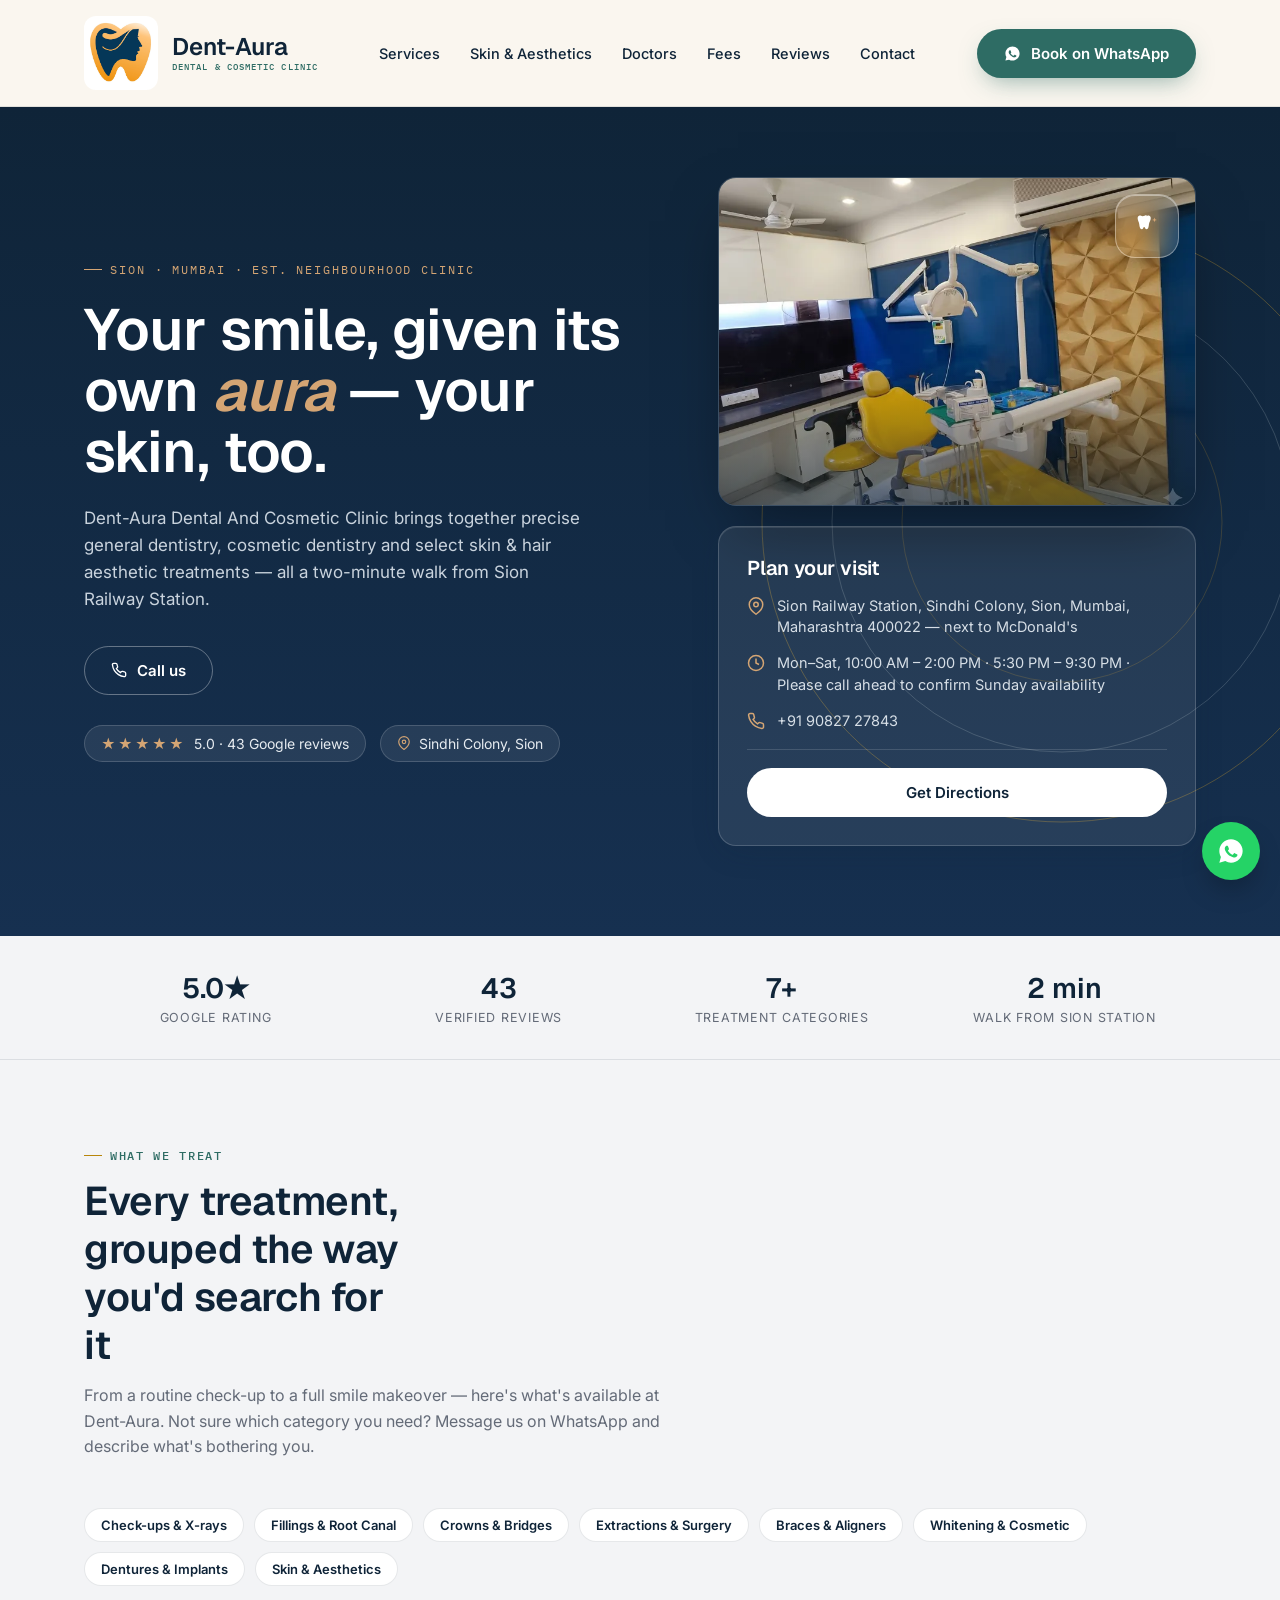
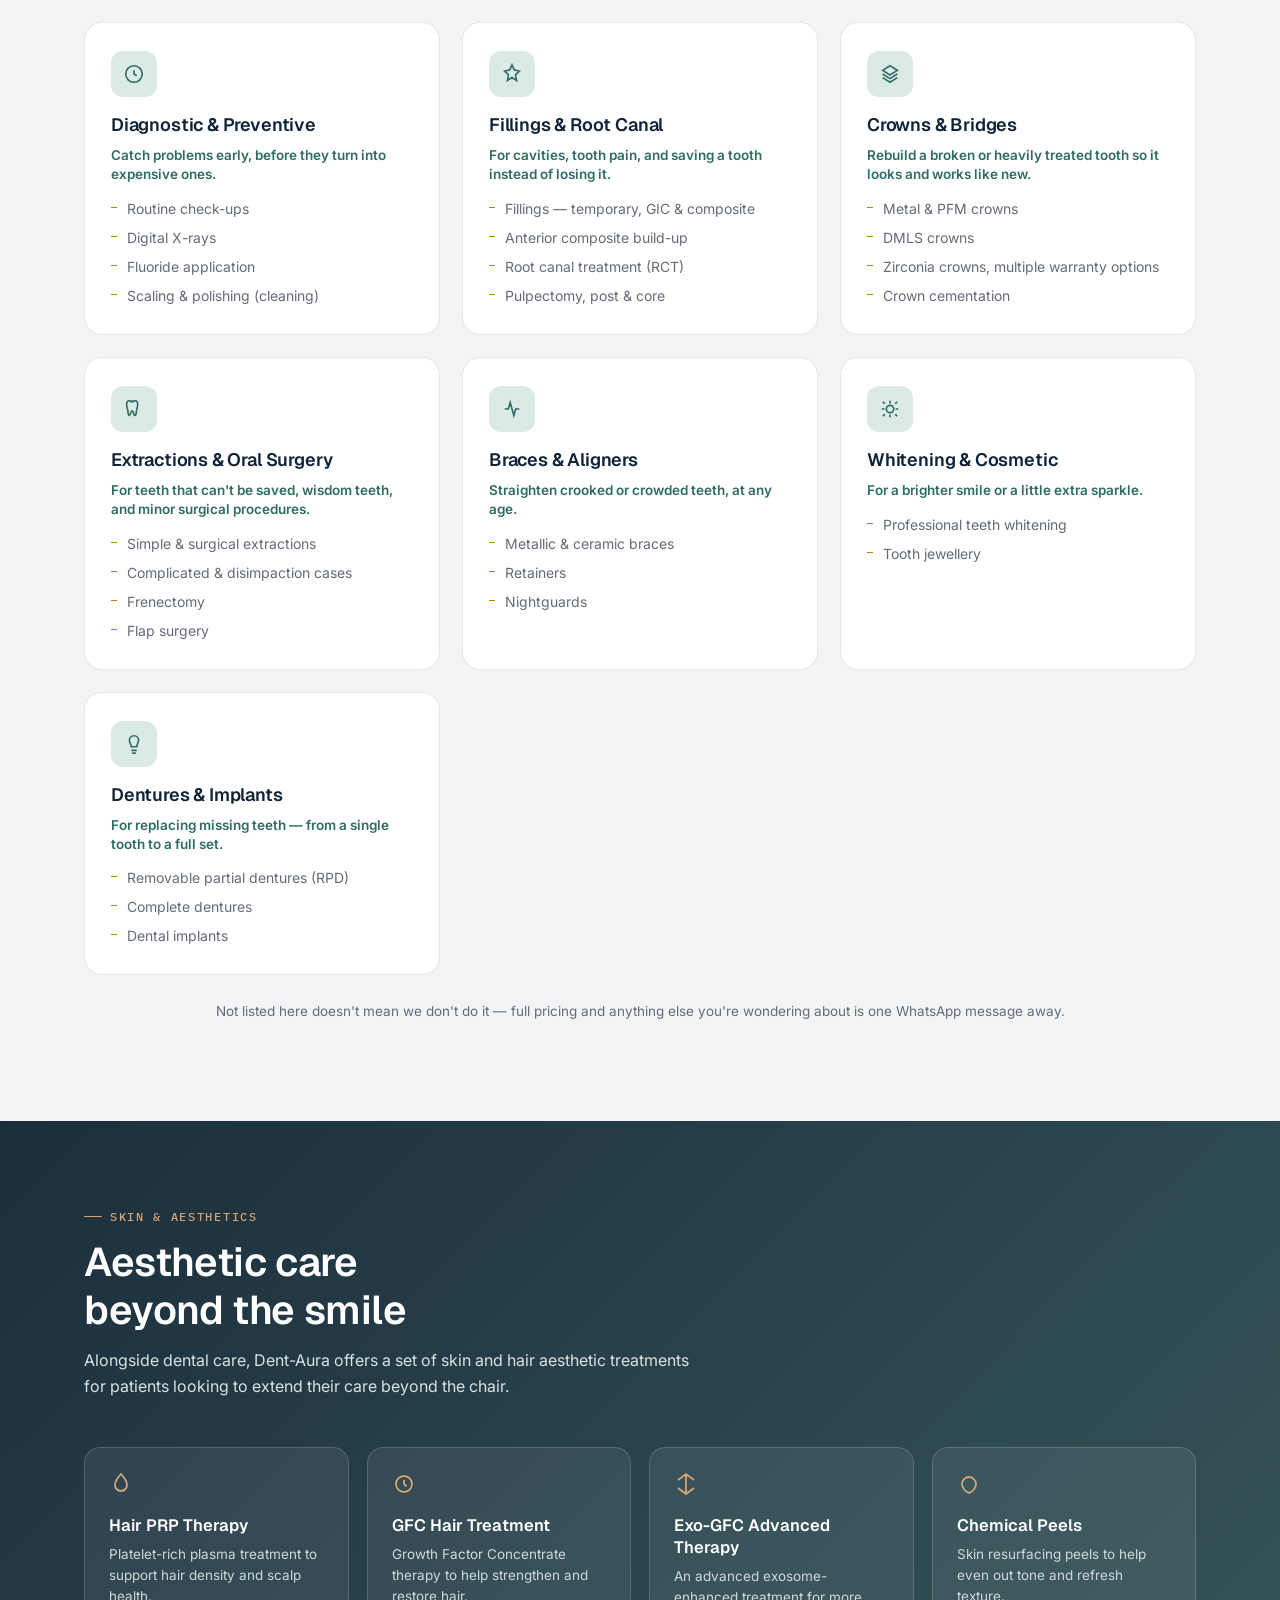
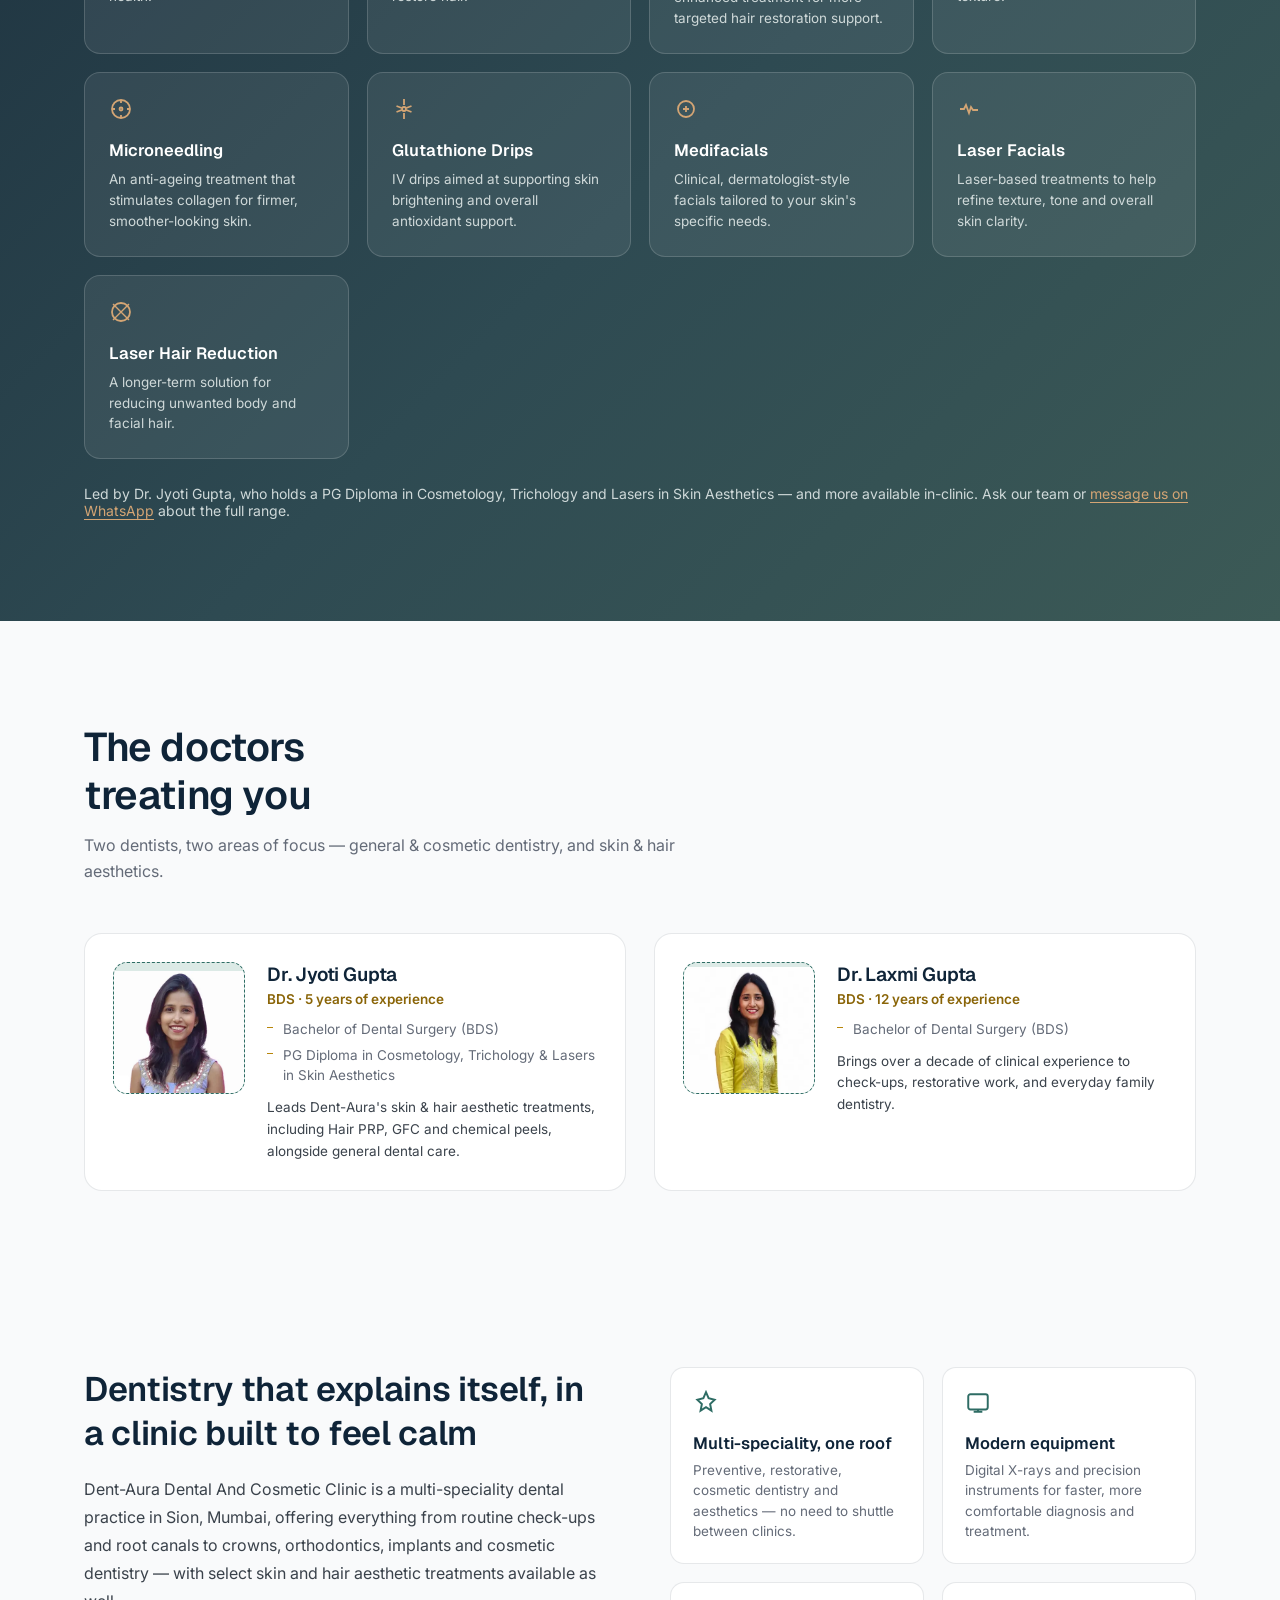
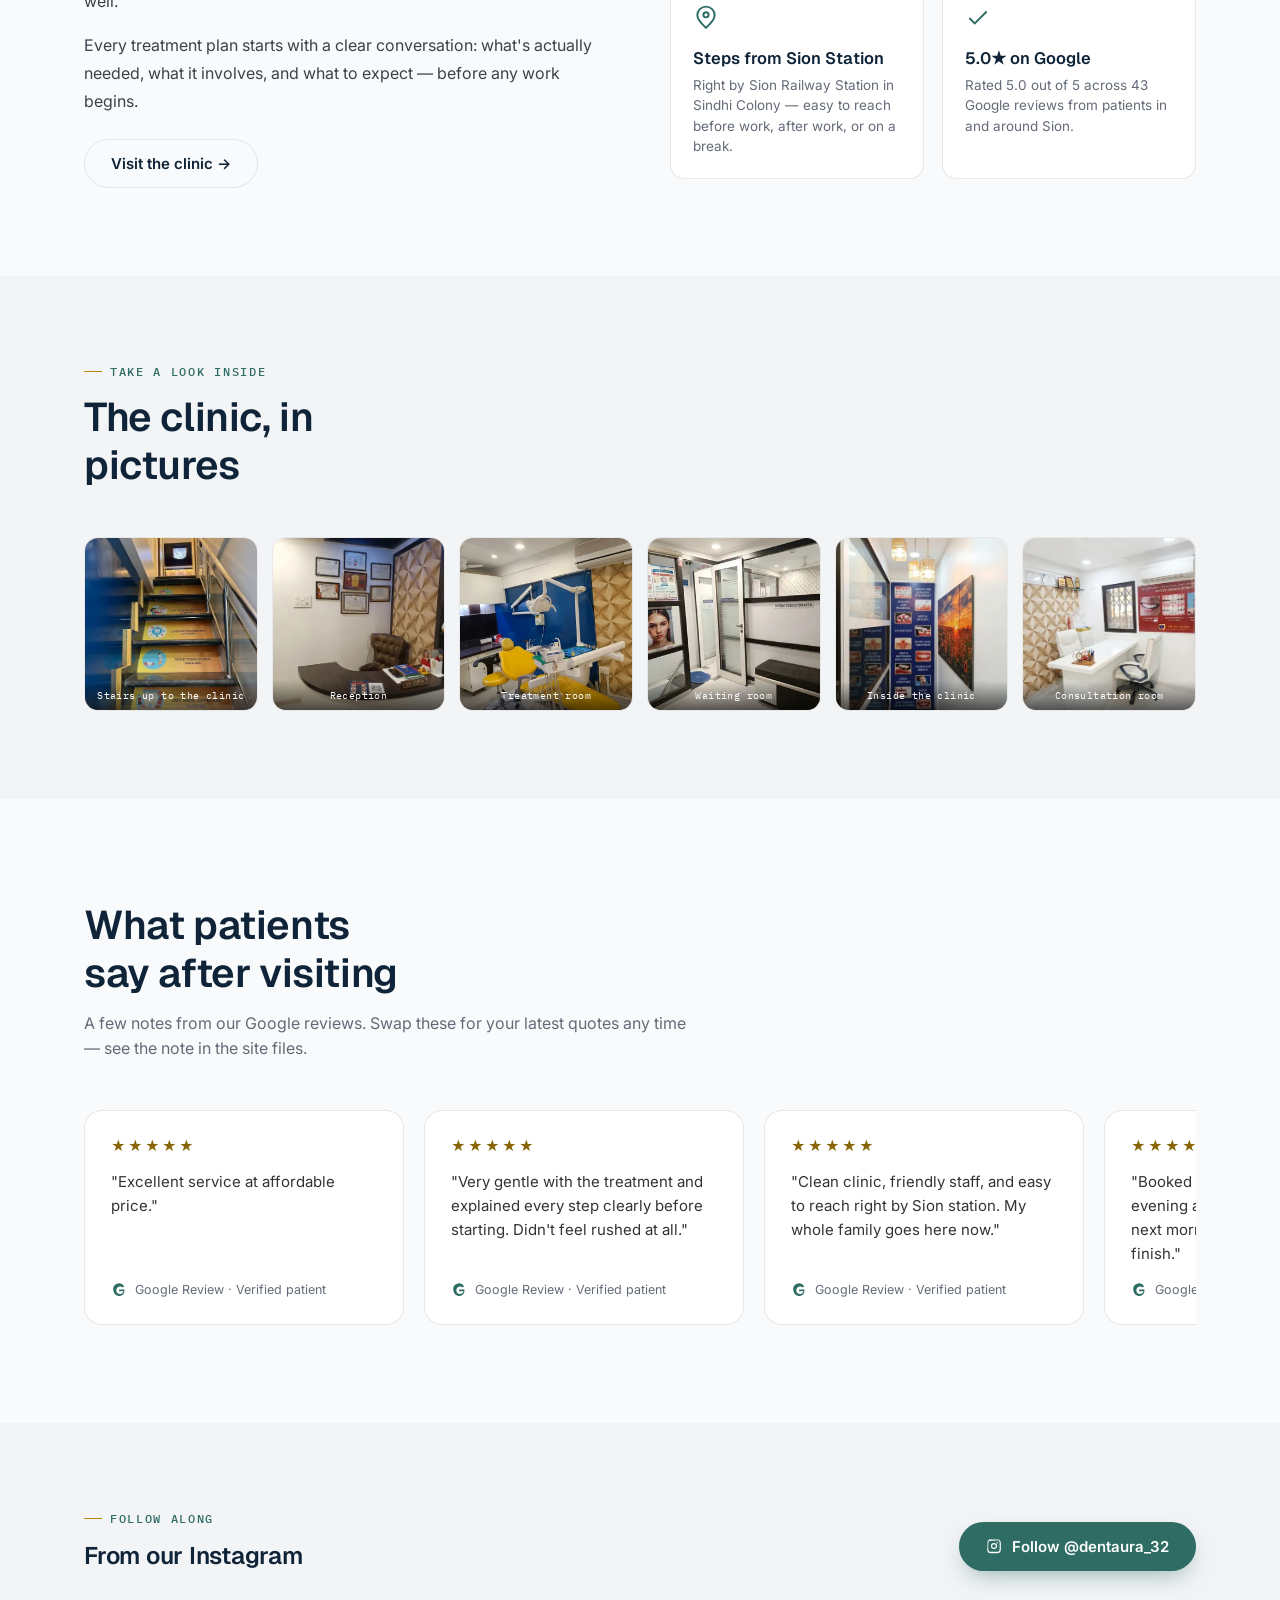
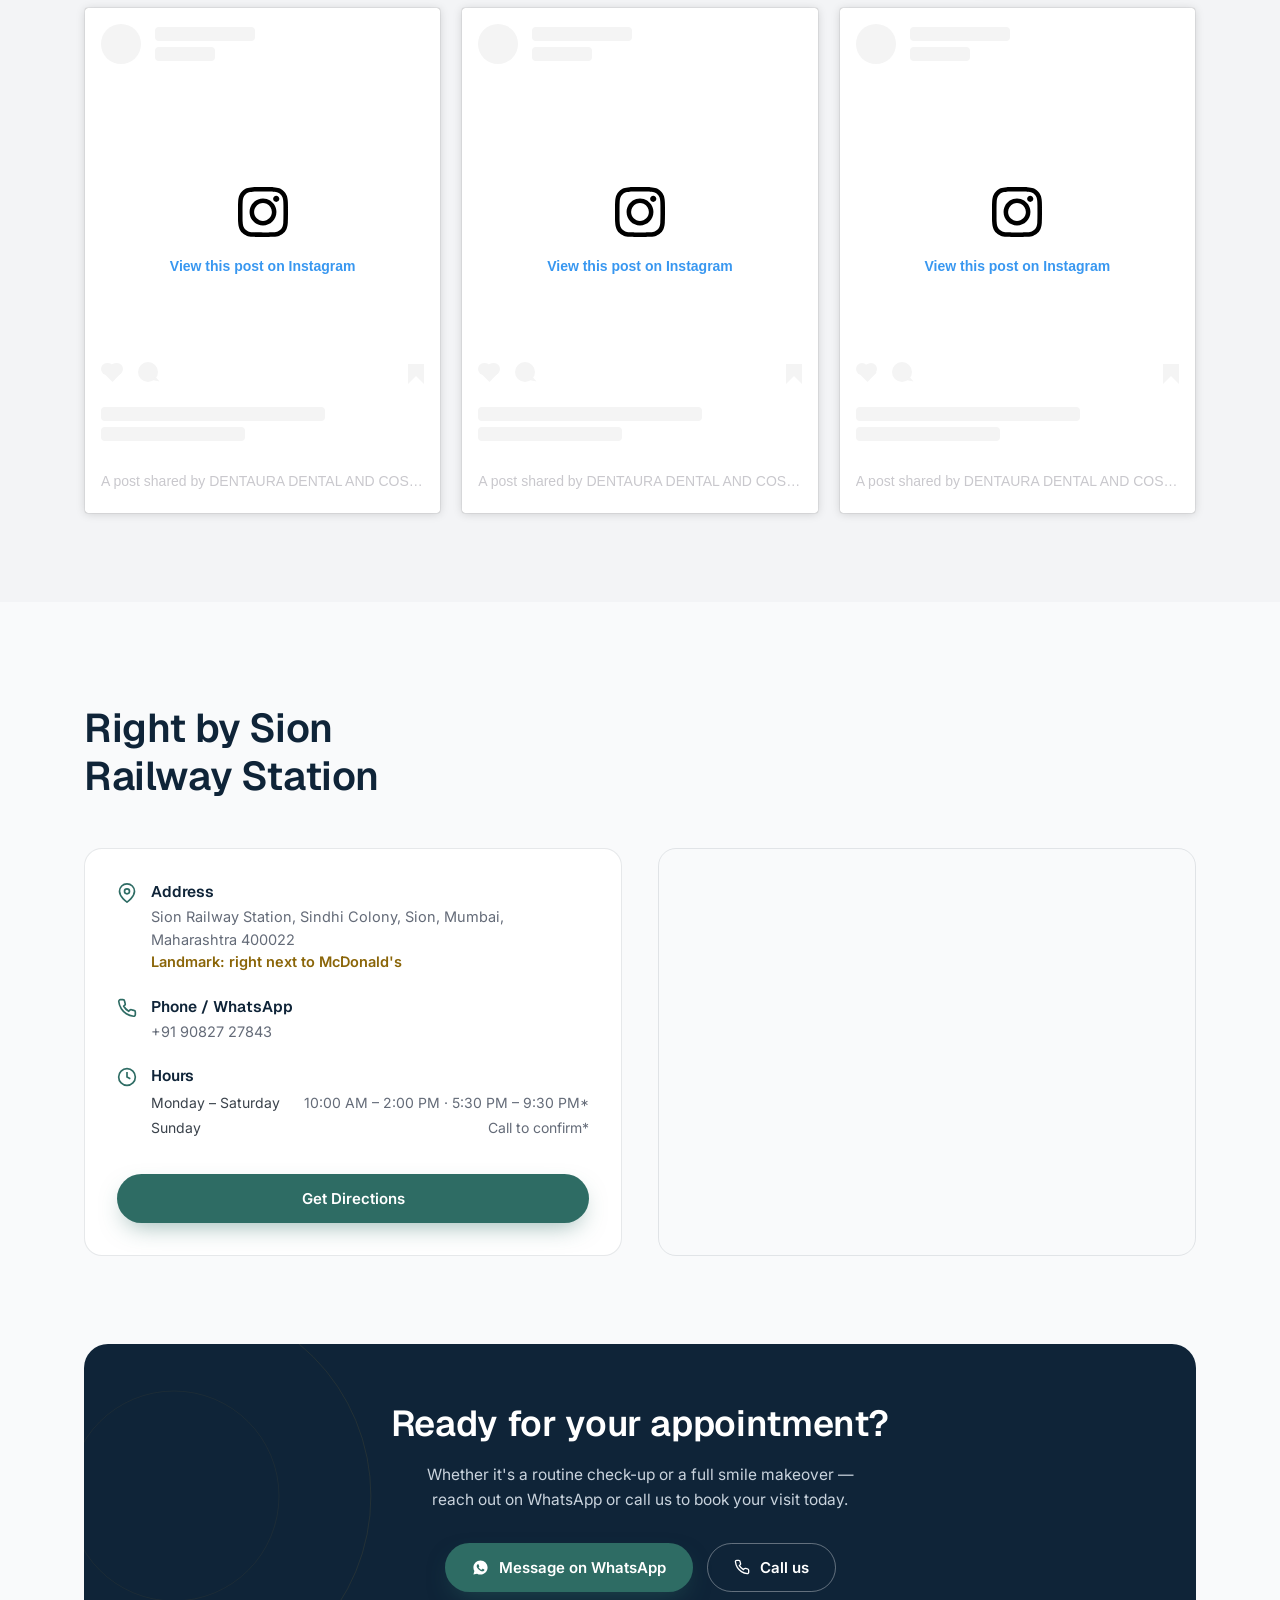
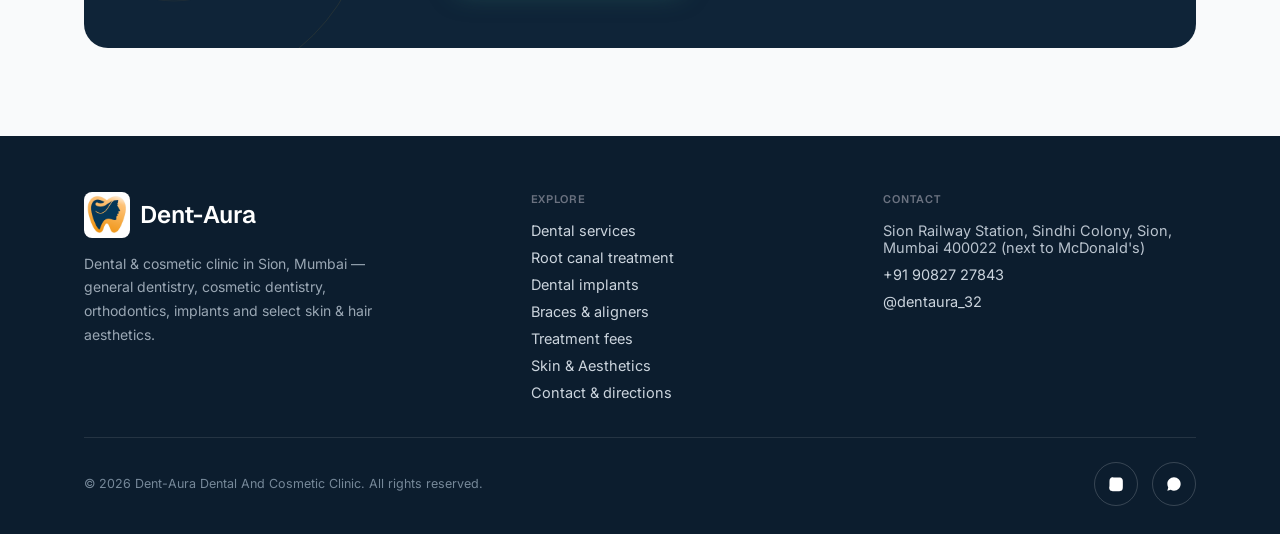
==== commit dd607021: "Optimize images and add responsive photos across the site The source PNGs were 11.1 MB of full-size " ====
--- a/index.html
+++ b/index.html
@@ -15,15 +15,18 @@
       content="Dental &amp; cosmetic clinic in Sion, Mumbai — check-ups, root canal, implants, braces, whitening, plus skin &amp; hair aesthetics. 5.0★ on Google.">
     <meta property="og:url" content="https://dent-aura-mumbai.netlify.app/">
     <meta property="og:image"
-      content="https://dent-aura-mumbai.netlify.app/assets/exterior.png">
+      content="https://dent-aura-mumbai.netlify.app/assets/img/og-card.jpg">
     <meta property="og:image:alt" content="Dent-Aura Dental and Cosmetic Clinic, Sion, Mumbai">
+    <meta property="og:image:width" content="1200">
+    <meta property="og:image:height" content="630">
+    <meta property="og:image:type" content="image/jpeg">
     <meta property="og:locale" content="en_IN">
     <meta name="twitter:card" content="summary_large_image">
     <meta name="twitter:title" content="Dent-Aura Dental &amp; Cosmetic Clinic | Sion, Mumbai">
     <meta name="twitter:description"
       content="Dental &amp; cosmetic clinic in Sion, Mumbai. 5.0★ on Google. Book on WhatsApp.">
     <meta name="twitter:image"
-      content="https://dent-aura-mumbai.netlify.app/assets/exterior.png">
+      content="https://dent-aura-mumbai.netlify.app/assets/img/og-card.jpg">
 
     <script type="application/ld+json">
     {
@@ -32,7 +35,13 @@
       "@id": "https://dent-aura-mumbai.netlify.app/#clinic",
       "name": "Dent-Aura Dental And Cosmetic Clinic",
       "url": "https://dent-aura-mumbai.netlify.app/",
-      "image": "https://dent-aura-mumbai.netlify.app/assets/exterior.png",
+      "image": [
+        "https://dent-aura-mumbai.netlify.app/assets/img/og-card.jpg",
+        "https://dent-aura-mumbai.netlify.app/assets/img/exterior.jpg",
+        "https://dent-aura-mumbai.netlify.app/assets/img/reception.jpg",
+        "https://dent-aura-mumbai.netlify.app/assets/img/treatment.jpg",
+        "https://dent-aura-mumbai.netlify.app/assets/img/waiting.jpg"
+      ],
       "logo": "https://dent-aura-mumbai.netlify.app/assets/logo.jpg",
       "telephone": "+91-90827-27843",
       "address": {
@@ -90,9 +99,10 @@
     <link rel="apple-touch-icon" href="/assets/logo.jpg">
     <meta name="theme-color" content="#0F2438">
     <meta name="color-scheme" content="light">
-    <link rel="preconnect" href="https://images.unsplash.com">
     <link rel="preload" as="image" fetchpriority="high"
-      href="https://images.unsplash.com/photo-1677026010083-78ec7f1b84ed?auto=format&amp;fit=crop&amp;w=1200&amp;q=80">
+      href="/assets/img/treatment.jpg"
+      imagesrcset="/assets/img/treatment-400.webp 400w, /assets/img/treatment-800.webp 800w, /assets/img/treatment-1195.webp 1195w"
+      imagesizes="(max-width:900px) 92vw, 46vw">
     <link rel="preconnect" href="https://fonts.googleapis.com">
     <link rel="preconnect" href="https://fonts.gstatic.com" crossorigin>
     <link
@@ -191,8 +201,14 @@
           </div>
           <div class="hero-visual hero-anim hero-anim-3">
           <div class="hero-photo">
-            <img src="https://images.unsplash.com/photo-1677026010083-78ec7f1b84ed?auto=format&fit=crop&w=1200&q=80" alt="Close-up of a bright, healthy smile" loading="eager"
-              fetchpriority="high" width="1200" height="800">
+            <picture>
+              <source type="image/webp" sizes="(max-width:900px) 92vw, 46vw"
+                srcset="/assets/img/treatment-400.webp 400w, /assets/img/treatment-800.webp 800w, /assets/img/treatment-1195.webp 1195w">
+              <img src="/assets/img/treatment.jpg"
+                alt="Treatment room at Dent-Aura Dental and Cosmetic Clinic in Sion, Mumbai, with dental chair and equipment"
+                loading="eager" fetchpriority="high" decoding="async"
+                width="1195" height="896">
+            </picture>
             <div class="glass-badge" aria-hidden="true">
               <svg viewBox="0 0 24 24" xmlns="http://www.w3.org/2000/svg">
                 <g class="glass-tooth">
@@ -505,9 +521,13 @@
 
             <div class="doctor-card reveal">
               <div class="doctor-photo">
-                <img src="/assets/jyotiGupta.jpeg"
-                  alt="Dr. Jyoti Gupta"
-                  loading="lazy">
+                <picture>
+                  <source type="image/webp" sizes="132px"
+                    srcset="/assets/img/dr-jyoti-gupta-400.webp 400w, /assets/img/dr-jyoti-gupta-800.webp 800w, /assets/img/dr-jyoti-gupta-1200.webp 1200w">
+                  <img src="/assets/img/dr-jyoti-gupta.jpg"
+                    alt="Dr. Jyoti Gupta, BDS, dentist and cosmetologist at Dent-Aura, Sion"
+                    loading="lazy" decoding="async" width="2032" height="1744">
+                </picture>
               </div>
               <div class="doctor-info">
                 <h3>Dr. Jyoti Gupta</h3>
@@ -525,9 +545,13 @@
 
             <div class="doctor-card reveal">
               <div class="doctor-photo">
-                <img src="/assets/laxmigupta.jpeg"
-                  alt="Dr. Laxmi Gupta"
-                  loading="lazy">
+                <picture>
+                  <source type="image/webp" sizes="132px"
+                    srcset="/assets/img/dr-laxmi-gupta-400.webp 400w, /assets/img/dr-laxmi-gupta-667.webp 667w">
+                  <img src="/assets/img/dr-laxmi-gupta.jpg"
+                    alt="Dr. Laxmi Gupta, BDS, dentist at Dent-Aura, Sion"
+                    loading="lazy" decoding="async" width="667" height="725">
+                </picture>
               </div>
               <div class="doctor-info">
                 <h3>Dr. Laxmi Gupta</h3>
@@ -613,39 +637,63 @@
           </div>
           <div class="gallery-grid">
             <div class="gallery-tile reveal">
-              <img src="/assets/exterior.png"
-                alt="Street view of the Dent-Aura clinic exterior"
-                loading="lazy">
-              <span>Clinic exterior</span>
+              <picture>
+                <source type="image/webp" sizes="(max-width:520px) 45vw, (max-width:920px) 30vw, 16vw"
+                  srcset="/assets/img/exterior-400.webp 400w, /assets/img/exterior-800.webp 800w, /assets/img/exterior-896.webp 896w">
+                <img src="/assets/img/exterior.jpg"
+                  alt="Staircase up to Dent-Aura in Sion, with dental health tips printed on the steps"
+                  loading="lazy" decoding="async" width="896" height="1195">
+              </picture>
+              <span>Stairs up to the clinic</span>
             </div>
             <div class="gallery-tile reveal">
-              <img src="/assets/reception.png"
-                alt="Dent-Aura reception desk and waiting area"
-                loading="lazy">
+              <picture>
+                <source type="image/webp" sizes="(max-width:520px) 45vw, (max-width:920px) 30vw, 16vw"
+                  srcset="/assets/img/reception-400.webp 400w, /assets/img/reception-800.webp 800w, /assets/img/reception-896.webp 896w">
+                <img src="/assets/img/reception.jpg"
+                  alt="Dent-Aura reception desk and waiting area"
+                  loading="lazy" decoding="async" width="896" height="1195">
+              </picture>
               <span>Reception</span>
             </div>
             <div class="gallery-tile reveal">
-              <img src="/assets/treatment.png"
-                alt="Treatment room with dental chair and equipment"
-                loading="lazy">
+              <picture>
+                <source type="image/webp" sizes="(max-width:520px) 45vw, (max-width:920px) 30vw, 16vw"
+                  srcset="/assets/img/treatment-400.webp 400w, /assets/img/treatment-800.webp 800w, /assets/img/treatment-1195.webp 1195w">
+                <img src="/assets/img/treatment.jpg"
+                  alt="Treatment room with dental chair and equipment"
+                  loading="lazy" decoding="async" width="1195" height="896">
+              </picture>
               <span>Treatment room</span>
             </div>
             <div class="gallery-tile reveal">
-              <img src="/assets/waiting.png"
-                alt="Patient waiting room seating at Dent-Aura"
-                loading="lazy">
+              <picture>
+                <source type="image/webp" sizes="(max-width:520px) 45vw, (max-width:920px) 30vw, 16vw"
+                  srcset="/assets/img/waiting-400.webp 400w, /assets/img/waiting-800.webp 800w, /assets/img/waiting-1195.webp 1195w">
+                <img src="/assets/img/waiting.jpg"
+                  alt="Patient waiting room seating at Dent-Aura"
+                  loading="lazy" decoding="async" width="1195" height="896">
+              </picture>
               <span>Waiting room</span>
             </div>
             <div class="gallery-tile reveal">
-              <img src="/assets/exterior2.png"
-                alt="Entrance to Dent-Aura Dental and Cosmetic Clinic"
-                loading="lazy">
-              <span>Entrance</span>
+              <picture>
+                <source type="image/webp" sizes="(max-width:520px) 45vw, (max-width:920px) 30vw, 16vw"
+                  srcset="/assets/img/exterior2-400.webp 400w, /assets/img/exterior2-800.webp 800w, /assets/img/exterior2-896.webp 896w">
+                <img src="/assets/img/exterior2.jpg"
+                  alt="Corridor inside Dent-Aura in Sion, with a board explaining the treatments offered"
+                  loading="lazy" decoding="async" width="896" height="1200">
+              </picture>
+              <span>Inside the clinic</span>
             </div>
             <div class="gallery-tile reveal">
-              <img src="/assets/Consultation.png"
-                alt="Consultation room where treatment plans are discussed"
-                loading="lazy">
+              <picture>
+                <source type="image/webp" sizes="(max-width:520px) 45vw, (max-width:920px) 30vw, 16vw"
+                  srcset="/assets/img/consultation-400.webp 400w, /assets/img/consultation-800.webp 800w, /assets/img/consultation-896.webp 896w">
+                <img src="/assets/img/consultation.jpg"
+                  alt="Consultation room where treatment plans are discussed"
+                  loading="lazy" decoding="async" width="896" height="1195">
+              </picture>
               <span>Consultation room</span>
             </div>
           </div>
--- a/assets/site.css
+++ b/assets/site.css
@@ -53,6 +53,9 @@
   .skip-link:focus{left:0;}
   .doctor-photo,.gallery-tile{overflow:hidden;}
   .doctor-photo img,.gallery-tile img{width:100%;height:100%;object-fit:cover;object-position:center;display:block;}
+  /* <picture> is only a source selector — it must not generate a box of its own,
+     otherwise it breaks the absolute/flex positioning its <img> relies on. */
+  .hero-photo picture,.doctor-photo picture,.gallery-tile picture,.figure-shot picture{display:contents;}
   .wrap{max-width:var(--maxw);margin:0 auto;padding:0 24px;}
   .eyebrow{
     font-family:'IBM Plex Mono',monospace;
@@ -325,6 +328,16 @@
   .gallery-tile:hover{border-color:var(--teal);color:var(--teal);transform:translateY(-2px);box-shadow:0 6px 20px -6px rgba(46,108,100,0.15);}
   .gallery-tile img{width:100%;height:100%;object-fit:cover;object-position:center;display:block;position:absolute;inset:0;}
   .gallery-tile span{font-family:'IBM Plex Mono',monospace;font-size:10px;letter-spacing:.04em;text-align:center;padding:8px 6px;background:linear-gradient(to top, rgba(0,0,0,0.6), transparent);color:#fff;position:relative;z-index:2;width:100%;}
+  /* Photo inside an article body, from a [[photo:...]] token in scripts/pages/. */
+  .figure-shot{margin:30px 0;}
+  .figure-shot img{
+    width:100%;height:auto;max-height:420px;
+    object-fit:cover;object-position:center;display:block;
+    border-radius:var(--radius);border:1px solid var(--line);
+  }
+  .figure-shot figcaption{
+    margin-top:10px;font-size:13px;line-height:1.6;color:var(--muted);
+  }
   .gallery-note{margin-top:22px;font-size:13px;color:var(--muted);text-align:center;}
   .gallery-note code{background:#fff;padding:1px 6px;border-radius:4px;font-size:12px;border:1px solid var(--line);}
 
